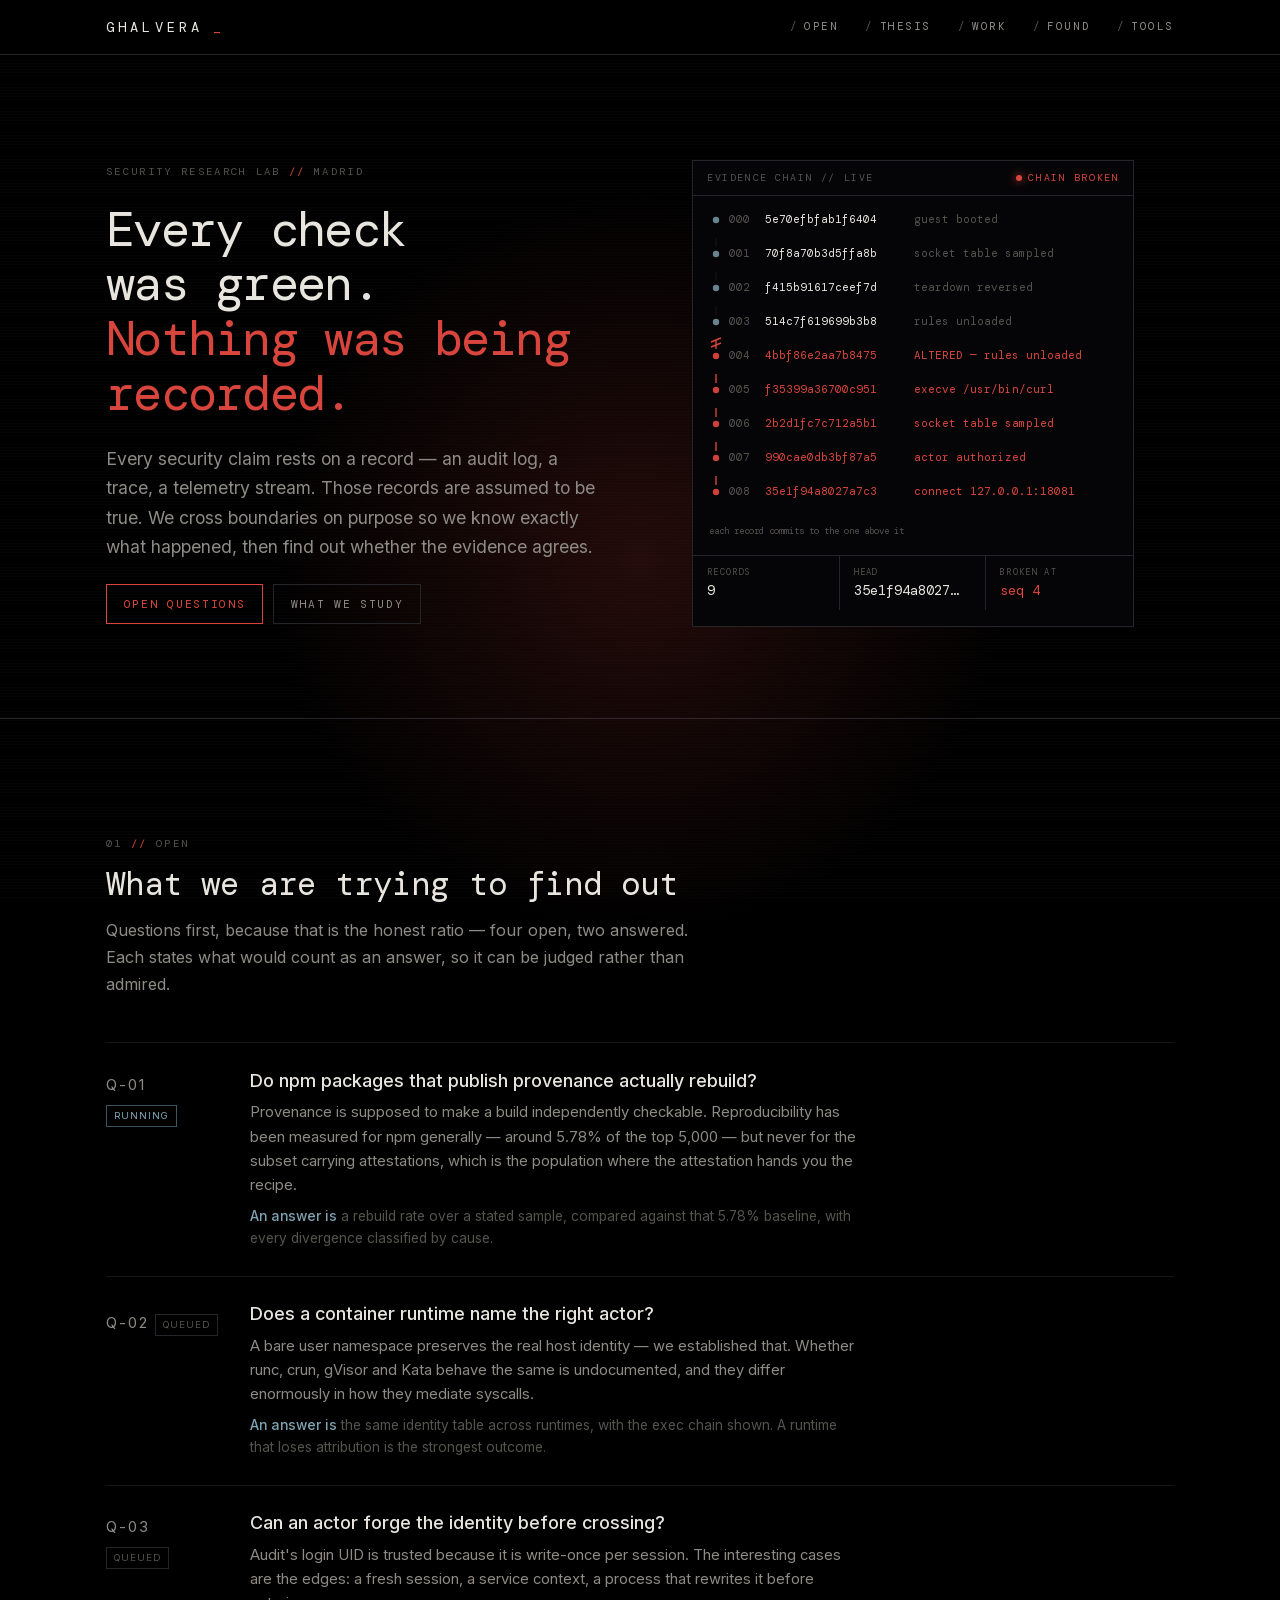
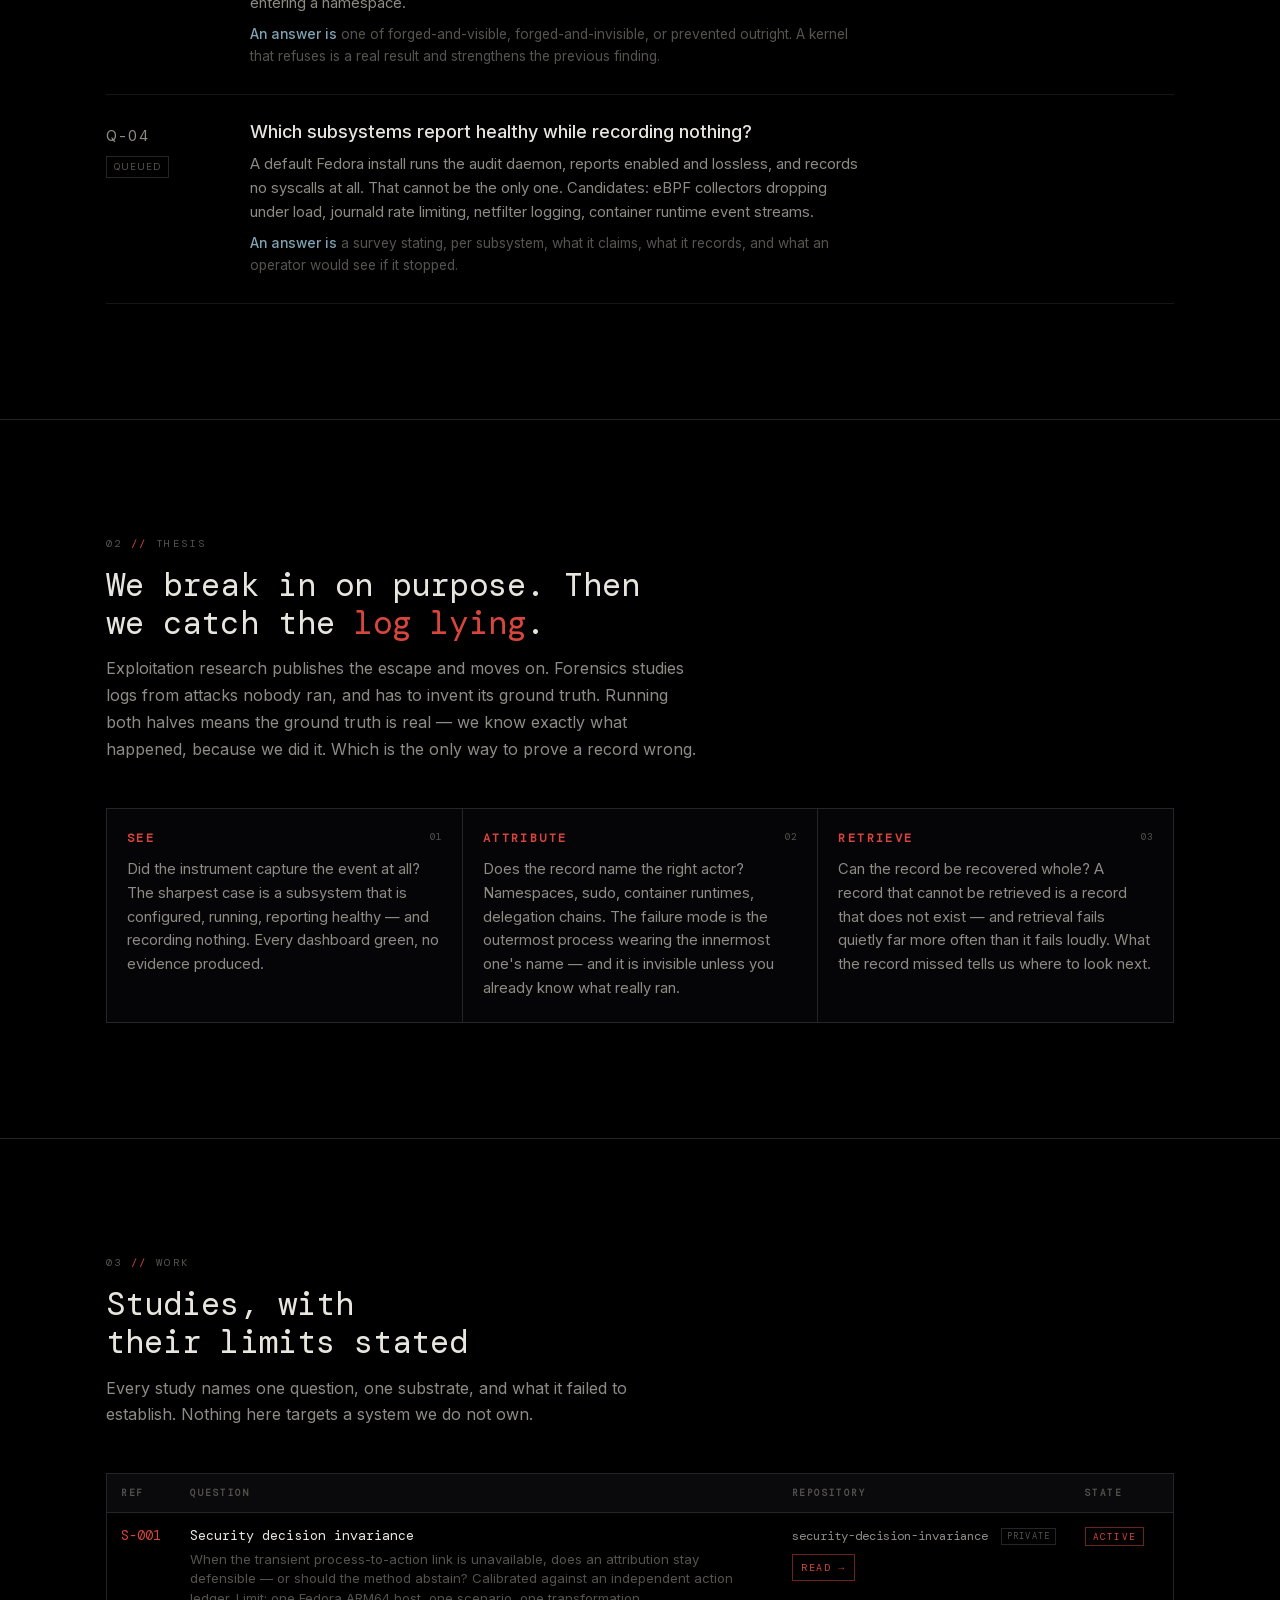
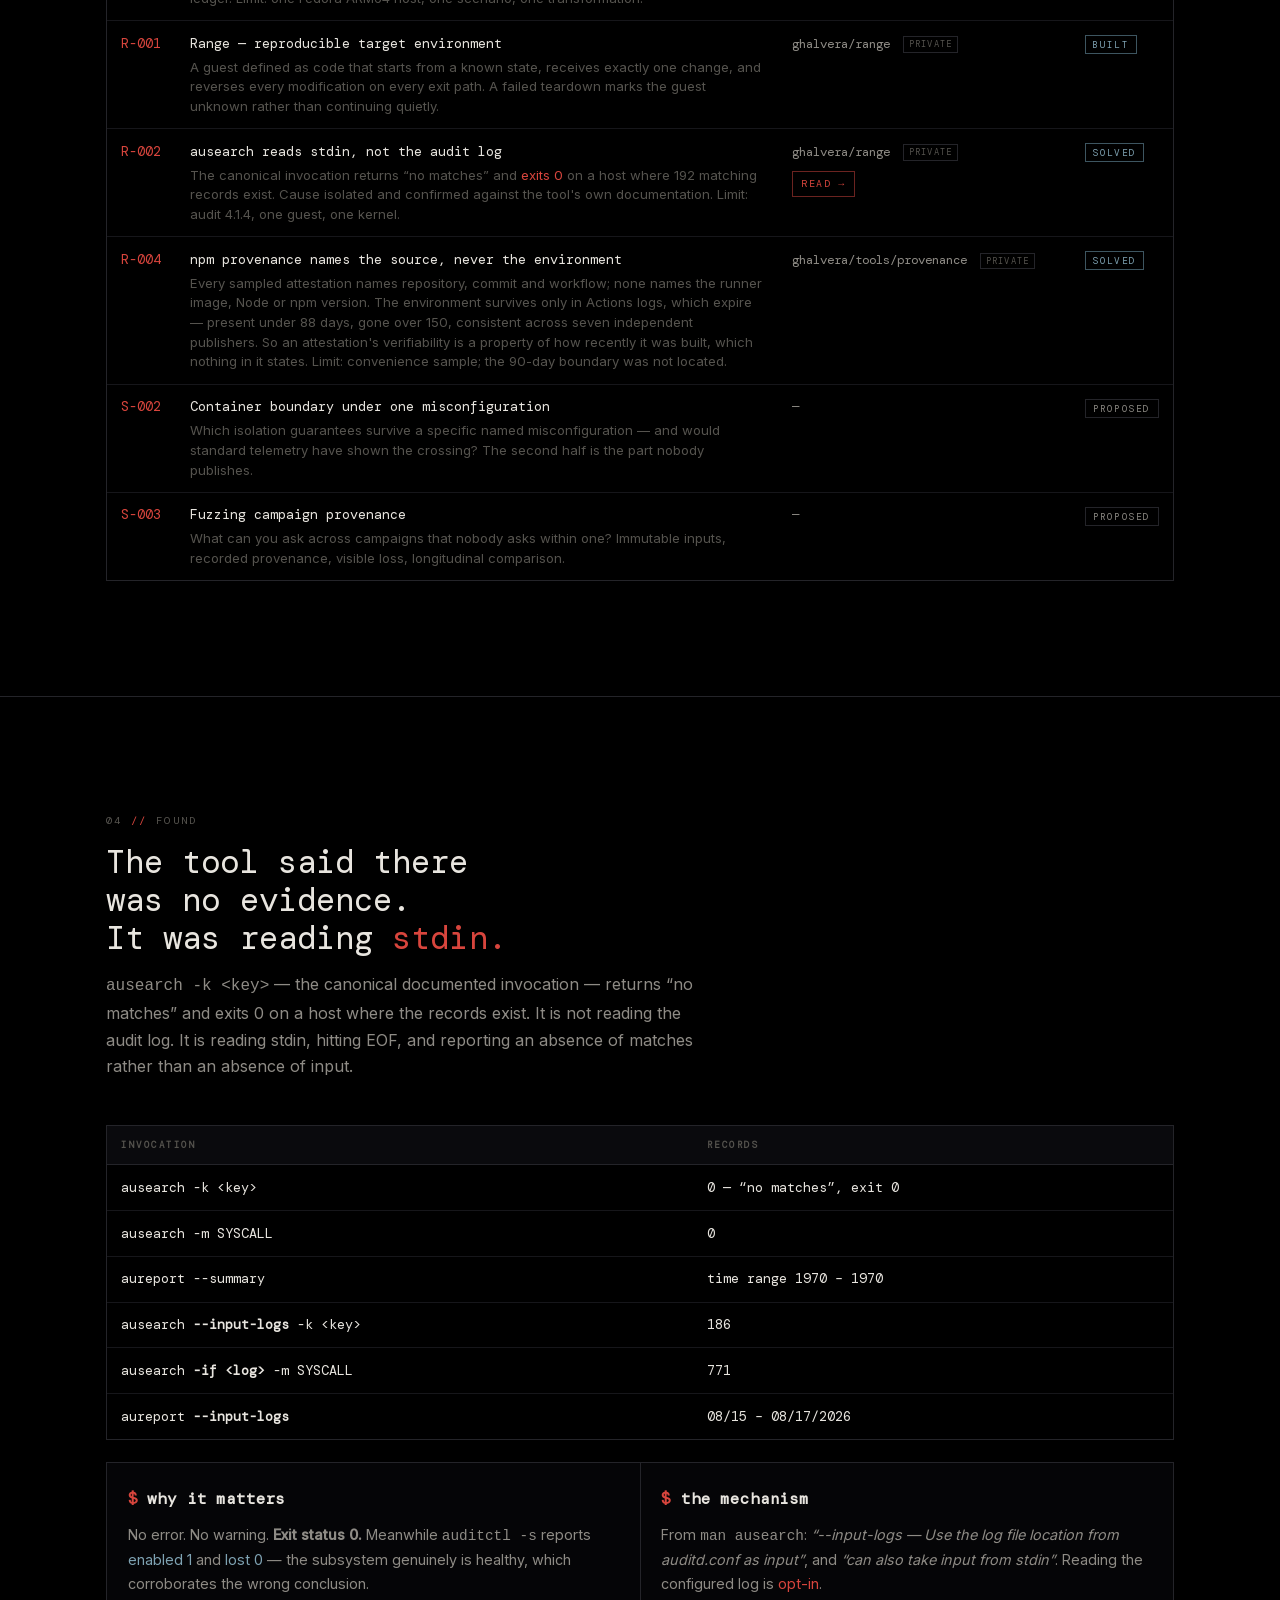
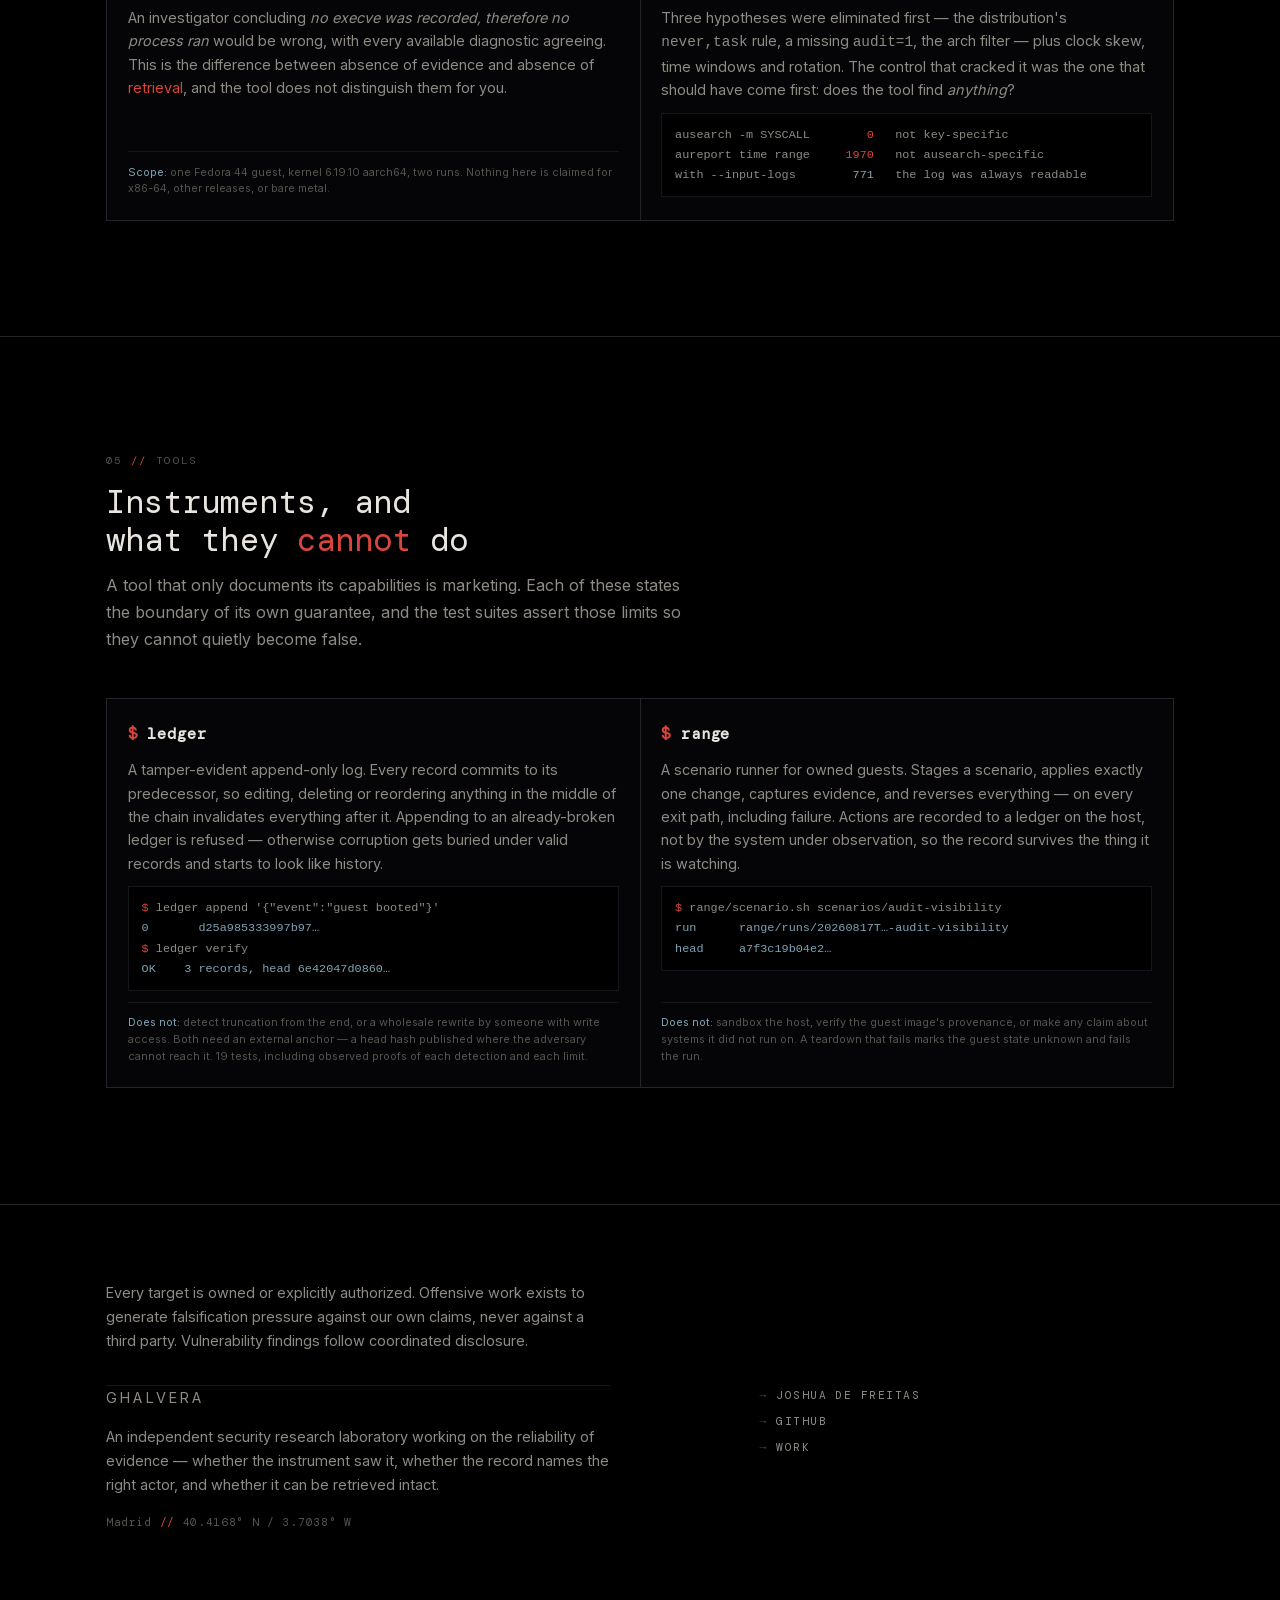
==== index.html @ 558cbe95 "Sync: questions-first register, R-004 added" ====
<!doctype html>
<html lang="en">
<head>
<meta charset="utf-8">
<meta name="viewport" content="width=device-width, initial-scale=1">
<title>Ghalvera — Whether a record can be trusted</title>
<meta name="description" content="A security research lab. Security rests on records nobody tests. We break in on purpose, then find out what the log actually says.">
<meta name="color-scheme" content="dark">
<link rel="icon" href="favicon.svg" type="image/svg+xml">
<link rel="stylesheet" href="styles.css">
<meta property="og:title" content="Ghalvera">
<meta property="og:description" content="Every check was green. Nothing was being recorded.">
<meta property="og:type" content="website">
<meta property="og:url" content="https://ghalvera.github.io/">
<meta name="twitter:card" content="summary">
</head>
<body>

<header class="bar">
  <div class="shell">
    <a class="brand" href="/">ghalvera<span class="glyph">_</span></a>
    <nav aria-label="Primary">
      <a href="#questions">open</a>
      <a href="#thesis">thesis</a>
      <a href="#work">work</a>
      <a href="#finding">found</a>
      <a href="#tools" data-opt>tools</a>
    </nav>
  </div>
</header>

<main>

  <!-- ==================== HERO ==================== -->
  <section class="hero">
    <div class="shell hero-grid">
      <div class="hero-copy">
        <p class="k">Security research lab <b>//</b> Madrid</p>
        <h1>Every check was green.<br><span class="x">Nothing was being recorded.</span></h1>
        <p class="lede">
          Every security claim rests on a record — an audit log, a trace, a
          telemetry stream. Those records are assumed to be true. We cross
          boundaries on purpose so we know exactly what happened, then find
          out whether the evidence agrees.
        </p>
        <div class="cta">
          <a class="btn" href="#questions">Open questions</a>
          <a class="btn q" href="#thesis">What we study</a>
        </div>
      </div>

      <figure class="panel">
        <div class="panel-head">
          <span>evidence chain <span style="color:var(--ink-3)">//</span> live</span>
          <span class="status ok" id="chain-status"><i aria-hidden="true"></i><span id="chain-word">verified</span></span>
        </div>
        <canvas id="chain" width="760" height="520" role="img"
                aria-label="A hash-linked chain of evidence records. Records append over time; periodically one is altered, and every record after it turns red because the chain no longer verifies."></canvas>
        <dl class="panel-foot">
          <div><dt>records</dt><dd id="c-n">0</dd></div>
          <div><dt>head</dt><dd id="c-head">—</dd></div>
          <div><dt>broken at</dt><dd id="c-break" class="bad">none</dd></div>
        </dl>
      </figure>
    </div>
  </section>

  <!-- ==================== OPEN QUESTIONS ==================== -->
  <section class="sec" id="questions">
    <div class="shell">
      <div class="sec-head">
        <p class="k">01 <b>//</b> Open</p>
        <h2>What we are trying to find out</h2>
        <p>
          Questions first, because that is the honest ratio — four open, two
          answered. Each states what would count as an answer, so it can be
          judged rather than admired.
        </p>
      </div>

      <ol class="qlist">
        <li class="qrow">
          <p class="q-id">Q-01 <span class="q-state running">running</span></p>
          <h3>Do npm packages that publish provenance actually rebuild?</h3>
          <p>Provenance is supposed to make a build independently checkable. Reproducibility has been measured for npm generally — around 5.78% of the top 5,000 — but never for the subset carrying attestations, which is the population where the attestation hands you the recipe.</p>
          <p class="q-answer"><b>An answer is</b> a rebuild rate over a stated sample, compared against that 5.78% baseline, with every divergence classified by cause.</p>
        </li>
        <li class="qrow">
          <p class="q-id">Q-02 <span class="q-state queued">queued</span></p>
          <h3>Does a container runtime name the right actor?</h3>
          <p>A bare user namespace preserves the real host identity — we established that. Whether runc, crun, gVisor and Kata behave the same is undocumented, and they differ enormously in how they mediate syscalls.</p>
          <p class="q-answer"><b>An answer is</b> the same identity table across runtimes, with the exec chain shown. A runtime that loses attribution is the strongest outcome.</p>
        </li>
        <li class="qrow">
          <p class="q-id">Q-03 <span class="q-state queued">queued</span></p>
          <h3>Can an actor forge the identity before crossing?</h3>
          <p>Audit's login UID is trusted because it is write-once per session. The interesting cases are the edges: a fresh session, a service context, a process that rewrites it before entering a namespace.</p>
          <p class="q-answer"><b>An answer is</b> one of forged-and-visible, forged-and-invisible, or prevented outright. A kernel that refuses is a real result and strengthens the previous finding.</p>
        </li>
        <li class="qrow">
          <p class="q-id">Q-04 <span class="q-state queued">queued</span></p>
          <h3>Which subsystems report healthy while recording nothing?</h3>
          <p>A default Fedora install runs the audit daemon, reports enabled and lossless, and records no syscalls at all. That cannot be the only one. Candidates: eBPF collectors dropping under load, journald rate limiting, netfilter logging, container runtime event streams.</p>
          <p class="q-answer"><b>An answer is</b> a survey stating, per subsystem, what it claims, what it records, and what an operator would see if it stopped.</p>
        </li>
      </ol>
    </div>
  </section>

  <!-- ==================== THESIS ==================== -->
  <section class="sec" id="thesis">
    <div class="shell">
      <div class="sec-head">
        <p class="k">02 <b>//</b> Thesis</p>
        <h2>We break in on purpose. Then we catch the <span class="x">log lying</span>.</h2>
        <p>
          Exploitation research publishes the escape and moves on. Forensics
          studies logs from attacks nobody ran, and has to invent its ground
          truth. Running both halves means the ground truth is real — we know
          exactly what happened, because we did it. Which is the only way to
          prove a record wrong.
        </p>
      </div>

      <div class="loop">
        <div class="node">
          <span class="n">01</span>
          <h3>See</h3>
          <p>
            Did the instrument capture the event at all? The sharpest case is
            a subsystem that is configured, running, reporting healthy — and
            recording nothing. Every dashboard green, no evidence produced.
          </p>
        </div>
        <div class="node">
          <span class="n">02</span>
          <h3>Attribute</h3>
          <p>
            Does the record name the right actor? Namespaces, sudo, container
            runtimes, delegation chains. The failure mode is the outermost
            process wearing the innermost one's name — and it is invisible
            unless you already know what really ran.
          </p>
        </div>
        <div class="node">
          <span class="n">03</span>
          <h3>Retrieve</h3>
          <p>
            Can the record be recovered whole? A record that cannot be
            retrieved is a record that does not exist — and retrieval fails
            quietly far more often than it fails loudly. What the record
            missed tells us where to look next.
          </p>
        </div>
      </div>
    </div>
  </section>

  <!-- ==================== WORK ==================== -->
  <section class="sec" id="work">
    <div class="shell">
      <div class="sec-head">
        <p class="k">03 <b>//</b> Work</p>
        <h2>Studies, with their limits stated</h2>
        <p>
          Every study names one question, one substrate, and what it failed to
          establish. Nothing here targets a system we do not own.
        </p>
      </div>

      <div class="tbl">
        <table>
          <thead>
            <tr><th>ref</th><th>question</th><th>repository</th><th>state</th></tr>
          </thead>
          <tbody>
            <tr>
              <td class="id">S-001</td>
              <td>
                Security decision invariance
                <span class="sub">When the transient process-to-action link is unavailable, does an attribution stay defensible — or should the method abstain? Calibrated against an independent action ledger. Limit: one Fedora ARM64 host, one scenario, one transformation.</span>
              </td>
              <td class="repocell"><span class="repo-name">security-decision-invariance</span> <span class="priv-tag">private</span><a class="readmore" href="studies/decision-invariance.html">Read →</a></td>
              <td><span class="pill live">active</span></td>
            </tr>
            <tr>
              <td class="id">R-001</td>
              <td>
                Range — reproducible target environment
                <span class="sub">A guest defined as code that starts from a known state, receives exactly one change, and reverses every modification on every exit path. A failed teardown marks the guest unknown rather than continuing quietly.</span>
              </td>
              <td class="repocell"><span class="repo-name">ghalvera/range</span> <span class="priv-tag">private</span></td>
              <td><span class="pill ok">built</span></td>
            </tr>
            <tr>
              <td class="id">R-002</td>
              <td>
                ausearch reads stdin, not the audit log
                <span class="sub">The canonical invocation returns “no matches” and <b style="color:var(--crossed);font-weight:400">exits 0</b> on a host where 192 matching records exist. Cause isolated and confirmed against the tool's own documentation. Limit: audit 4.1.4, one guest, one kernel.</span>
              </td>
              <td class="repocell"><span class="repo-name">ghalvera/range</span> <span class="priv-tag">private</span><a class="readmore" href="studies/audit-retrieval.html">Read →</a></td>
              <td><span class="pill ok">solved</span></td>
            </tr>
            <tr>
              <td class="id">R-004</td>
              <td>
                npm provenance names the source, never the environment
                <span class="sub">Every sampled attestation names repository, commit and workflow; none names the runner image, Node or npm version. The environment survives only in Actions logs, which expire — present under 88 days, gone over 150, consistent across seven independent publishers. So an attestation's verifiability is a property of how recently it was built, which nothing in it states. Limit: convenience sample; the 90-day boundary was not located.</span>
              </td>
              <td class="repocell"><span class="repo-name">ghalvera/tools/provenance</span> <span class="priv-tag">private</span></td>
              <td><span class="pill ok">solved</span></td>
            </tr>
            <tr>
              <td class="id">S-002</td>
              <td>
                Container boundary under one misconfiguration
                <span class="sub">Which isolation guarantees survive a specific named misconfiguration — and would standard telemetry have shown the crossing? The second half is the part nobody publishes.</span>
              </td>
              <td class="repocell"><span class="repo-name">—</span></td>
              <td><span class="pill">proposed</span></td>
            </tr>
            <tr>
              <td class="id">S-003</td>
              <td>
                Fuzzing campaign provenance
                <span class="sub">What can you ask across campaigns that nobody asks within one? Immutable inputs, recorded provenance, visible loss, longitudinal comparison.</span>
              </td>
              <td class="repocell"><span class="repo-name">—</span></td>
              <td><span class="pill">proposed</span></td>
            </tr>
          </tbody>
        </table>
      </div>
    </div>
  </section>

  <!-- ==================== FINDING ==================== -->
  <section class="sec" id="finding">
    <div class="shell">
      <div class="sec-head">
        <p class="k">04 <b>//</b> Found</p>
        <h2>The tool said there was no evidence.<br>It was reading <span class="x">stdin.</span></h2>
        <p>
          <code>ausearch -k &lt;key&gt;</code> — the canonical documented
          invocation — returns “no matches” and exits 0 on a host where the
          records exist. It is not reading the audit log. It is reading stdin,
          hitting EOF, and reporting an absence of matches rather than an
          absence of input.
        </p>
      </div>

      <div class="tbl" style="margin-bottom:1.4rem">
        <table>
          <thead><tr><th>invocation</th><th>records</th></tr></thead>
          <tbody>
            <tr><td>ausearch -k &lt;key&gt;</td><td class="r">0 — “no matches”, exit 0</td></tr>
            <tr><td>ausearch -m SYSCALL</td><td class="r">0</td></tr>
            <tr><td>aureport --summary</td><td class="r">time range 1970 – 1970</td></tr>
            <tr><td>ausearch <b>--input-logs</b> -k &lt;key&gt;</td><td class="g">186</td></tr>
            <tr><td>ausearch <b>-if &lt;log&gt;</b> -m SYSCALL</td><td class="g">771</td></tr>
            <tr><td>aureport <b>--input-logs</b></td><td class="g">08/15 – 08/17/2026</td></tr>
          </tbody>
        </table>
      </div>

      <div class="tools">
        <div class="tool">
          <h3>why it matters</h3>
          <p>
            No error. No warning. <b>Exit status 0.</b> Meanwhile
            <code>auditctl -s</code> reports <em style="color:var(--held);font-style:normal">enabled 1</em>
            and <em style="color:var(--held);font-style:normal">lost 0</em> — the
            subsystem genuinely is healthy, which corroborates the wrong
            conclusion.
          </p>
          <p>
            An investigator concluding <em>no execve was recorded, therefore no
            process ran</em> would be wrong, with every available diagnostic
            agreeing. This is the difference between absence of evidence and
            absence of <em style="color:var(--crossed);font-style:normal">retrieval</em>,
            and the tool does not distinguish them for you.
          </p>
          <p class="limits">
            <b>Scope:</b> one Fedora 44 guest, kernel 6.19.10 aarch64, two runs.
            Nothing here is claimed for x86-64, other releases, or bare metal.
          </p>
        </div>
        <div class="tool">
          <h3>the mechanism</h3>
          <p>
            From <code>man ausearch</code>: <em>“--input-logs — Use the log file
            location from auditd.conf as input”</em>, and <em>“can also take
            input from stdin”</em>. Reading the configured log is
            <b style="color:var(--crossed);font-weight:400">opt-in</b>.
          </p>
          <p>
            Three hypotheses were eliminated first — the distribution's
            <code>never,task</code> rule, a missing <code>audit=1</code>, the
            arch filter — plus clock skew, time windows and rotation. The
            control that cracked it was the one that should have come first:
            does the tool find <em>anything</em>?
          </p>
          <pre>ausearch -m SYSCALL        <span class="p">0</span>   not key-specific
aureport time range     <span class="p">1970</span>   not ausearch-specific
with --input-logs        <span class="o">771</span>   the log was always readable</pre>
        </div>
      </div>
    </div>
  </section>

  <!-- ==================== TOOLS ==================== -->
  <section class="sec" id="tools">
    <div class="shell">
      <div class="sec-head">
        <p class="k">05 <b>//</b> Tools</p>
        <h2>Instruments, and what they <span class="x">cannot</span> do</h2>
        <p>
          A tool that only documents its capabilities is marketing. Each of
          these states the boundary of its own guarantee, and the test suites
          assert those limits so they cannot quietly become false.
        </p>
      </div>

      <div class="tools">
        <div class="tool">
          <h3>ledger</h3>
          <p>
            A tamper-evident append-only log. Every record commits to its
            predecessor, so editing, deleting or reordering anything in the
            middle of the chain invalidates everything after it. Appending to
            an already-broken ledger is refused — otherwise corruption gets
            buried under valid records and starts to look like history.
          </p>
          <pre><span class="p">$</span> ledger append '{"event":"guest booted"}'
<span class="o">0	d25a985333997b97…</span>
<span class="p">$</span> ledger verify
<span class="o">OK    3 records, head 6e42047d0860…</span></pre>
          <p class="limits">
            <b>Does not:</b> detect truncation from the end, or a wholesale
            rewrite by someone with write access. Both need an external anchor
            — a head hash published where the adversary cannot reach it.
            19 tests, including observed proofs of each detection and each
            limit.
          </p>
        </div>

        <div class="tool">
          <h3>range</h3>
          <p>
            A scenario runner for owned guests. Stages a scenario, applies
            exactly one change, captures evidence, and reverses everything —
            on every exit path, including failure. Actions are recorded to a
            ledger on the host, not by the system under observation, so the
            record survives the thing it is watching.
          </p>
          <pre><span class="p">$</span> range/scenario.sh scenarios/audit-visibility
<span class="o">run      range/runs/20260817T…-audit-visibility
head     a7f3c19b04e2…</span></pre>
          <p class="limits">
            <b>Does not:</b> sandbox the host, verify the guest image's
            provenance, or make any claim about systems it did not run on. A
            teardown that fails marks the guest state unknown and fails the
            run.
          </p>
        </div>
      </div>
    </div>
  </section>

</main>

<footer class="foot">
  <div class="shell">
    <p class="conduct">Every target is owned or explicitly authorized. Offensive work exists to generate falsification pressure against our own claims, never against a third party. Vulnerability findings follow coordinated disclosure.</p>
  </div>
  <div class="shell foot-grid">
    <div>
      <p class="k" style="margin-bottom:0.9rem">Ghalvera</p>
      <p>
        An independent security research laboratory working on the reliability
        of evidence — whether the instrument saw it, whether the record names
        the right actor, and whether it can be retrieved intact.
      </p>
      <p class="legal">Madrid <span style="color:var(--crossed)">//</span> 40.4168° N / 3.7038° W</p>
    </div>
    <div class="links">
      <a href="https://joshuadefreitas.github.io">Joshua de Freitas</a>
      <a href="https://github.com/joshuadefreitas">GitHub</a>
      <a href="#work">Work</a>
    </div>
  </div>
</footer>

<script>
(function () {
  "use strict";

  var reduced = window.matchMedia("(prefers-reduced-motion: reduce)");
  var canvas = document.getElementById("chain");
  if (!canvas || !canvas.getContext) return;

  var ctx = canvas.getContext("2d");
  var elN = document.getElementById("c-n");
  var elHead = document.getElementById("c-head");
  var elBreak = document.getElementById("c-break");
  var elStatus = document.getElementById("chain-status");
  var elWord = document.getElementById("chain-word");

  var size, dpr;
  function fit() {
    dpr = Math.min(window.devicePixelRatio || 1, 2);
    var w = canvas.clientWidth || 700, h = canvas.clientHeight || 320;
    canvas.width = Math.round(w * dpr);
    canvas.height = Math.round(h * dpr);
    ctx.setTransform(dpr, 0, 0, dpr, 0, 0);
    size = { w: w, h: h };
  }
  fit();
  window.addEventListener("resize", function () { fit(); draw(); });

  function token(n, f) {
    var v = getComputedStyle(document.documentElement).getPropertyValue(n).trim();
    return v || f;
  }

  /* A deterministic stand-in for a hash. The site is not doing real
     cryptography — it is depicting the ledger's actual behaviour, and the
     digits need to be stable per record rather than random per frame. */
  var seed = 0x9e3779b9;
  function rnd() {
    seed ^= seed << 13; seed ^= seed >>> 17; seed ^= seed << 5;
    return (seed >>> 0) / 4294967296;
  }
  function hex(n) {
    var s = "";
    for (var i = 0; i < n; i++) s += "0123456789abcdef"[Math.floor(rnd() * 16)];
    return s;
  }

  var EVENTS = [
    "guest booted", "audit rules loaded", "actor authorized",
    "connect 127.0.0.1:18081", "execve /usr/bin/curl", "process exit 0",
    "evidence captured", "teardown reversed", "rules unloaded",
    "manifest sealed", "socket table sampled", "run sealed"
  ];

  var MAX = 9;
  var records = [];
  var brokenAt = -1;   // index of the altered record, -1 when intact
  var tick = 0;

  function append() {
    var prev = records.length ? records[records.length - 1].hash : "0000000000000000";
    records.push({
      seq: (records.length ? records[records.length - 1].seq + 1 : 0),
      hash: hex(16),
      prev: prev,
      label: EVENTS[Math.floor(rnd() * EVENTS.length)],
      born: tick
    });
    if (records.length > MAX) {
      records.shift();
      if (brokenAt > -1) brokenAt--;
      if (brokenAt < 0 && brokenAt !== -1) brokenAt = -1;
    }
  }

  function report() {
    elN.textContent = records.length;
    var last = records[records.length - 1];
    elHead.textContent = last ? last.hash.slice(0, 12) + "…" : "—";
    if (brokenAt > -1 && records[brokenAt]) {
      elBreak.textContent = "seq " + records[brokenAt].seq;
      elStatus.className = "status bad";
      elWord.textContent = "chain broken";
    } else {
      elBreak.textContent = "none";
      elStatus.className = "status ok";
      elWord.textContent = "verified";
    }
  }

  function draw() {
    var w = size.w, h = size.h;
    var held = token("--held", "#7fa3b3");
    var crossed = token("--crossed", "#d8453d");
    var ink = token("--ink", "#e8e5df");
    var ink3 = token("--ink-3", "#55534e");
    var line = token("--line", "#16161a");

    ctx.clearRect(0, 0, w, h);

    var padX = 16, padY = 14;
    var n = records.length;
    if (!n) return;
    var rowH = Math.min(34, (h - padY * 2) / MAX);
    var boxH = rowH - 6;

    ctx.font = "11px 'DM Mono', ui-monospace, Menlo, monospace";
    ctx.textBaseline = "middle";

    for (var i = 0; i < n; i++) {
      var rec = records[i];
      var y = padY + i * rowH;
      var invalid = brokenAt > -1 && i >= brokenAt;
      var col = invalid ? crossed : held;

      // link from the previous record — the thing that actually breaks
      if (i > 0) {
        ctx.strokeStyle = invalid ? crossed : line;
        ctx.lineWidth = invalid ? 1.4 : 1;
        ctx.beginPath();
        ctx.moveTo(padX + 7, y - 6);
        ctx.lineTo(padX + 7, y + 3);
        ctx.stroke();
        if (invalid && i === brokenAt) {
          // the snap
          ctx.strokeStyle = crossed;
          ctx.lineWidth = 1.4;
          ctx.beginPath();
          ctx.moveTo(padX + 2, y - 4); ctx.lineTo(padX + 12, y - 8);
          ctx.moveTo(padX + 2, y + 1); ctx.lineTo(padX + 12, y - 3);
          ctx.stroke();
        }
      }

      // node
      ctx.fillStyle = col;
      ctx.globalAlpha = invalid ? 0.95 : 0.8;
      ctx.beginPath();
      ctx.arc(padX + 7, y + boxH / 2 - 4, 3.2, 0, Math.PI * 2);
      ctx.fill();
      ctx.globalAlpha = 1;

      // seq
      ctx.fillStyle = ink3;
      ctx.fillText(String(rec.seq).padStart(3, "0"), padX + 20, y + boxH / 2 - 4);

      // hash
      ctx.fillStyle = invalid ? crossed : ink;
      ctx.fillText(rec.hash, padX + 56, y + boxH / 2 - 4);

      // label
      ctx.fillStyle = invalid ? crossed : ink3;
      var label = (invalid && i === brokenAt) ? "ALTERED — " + rec.label : rec.label;
      ctx.fillText(label, padX + 205, y + boxH / 2 - 4);
    }

    // legend
    ctx.fillStyle = ink3;
    ctx.font = "9px 'DM Mono', ui-monospace, Menlo, monospace";
    ctx.fillText("each record commits to the one above it", padX, h - 8);
  }

  var acc = 0, last = 0, running = false;

  function step(dt) {
    acc += dt;
    if (acc < 620) return;
    acc = 0;
    tick++;

    if (brokenAt > -1) {
      // hold the broken state long enough to read, then repair
      if (tick % 7 === 0) { brokenAt = -1; records = []; append(); append(); }
    } else {
      append();
      // once the chain is full, occasionally alter a record in the middle
      if (records.length >= MAX && rnd() < 0.28) {
        brokenAt = 2 + Math.floor(rnd() * (MAX - 4));
      }
    }
    report();
  }

  function frame(t) {
    if (!last) last = t;
    var dt = Math.min(t - last, 100); last = t;
    step(dt);
    draw();
    if (running) requestAnimationFrame(frame);
  }

  function start() { if (running || reduced.matches || document.hidden) return; running = true; last = 0; requestAnimationFrame(frame); }
  function stop() { running = false; }

  // warm start — never an empty panel
  for (var i = 0; i < MAX; i++) { append(); tick++; }
  brokenAt = 4;
  report();
  draw();

  if (!reduced.matches && "IntersectionObserver" in window) {
    new IntersectionObserver(function (e) { e[0].isIntersecting ? start() : stop(); }).observe(canvas);
  } else if (!reduced.matches) { start(); }

  document.addEventListener("visibilitychange", function () { document.hidden ? stop() : start(); });
})();
</script>

</body>
</html>
---- styles.css ----
/* ============================================================================
   GHALVERA — visual system

   True black, bone type, monospace throughout. Two semantic colours and no
   others:

     HELD    cold steel   — a boundary that survived, evidence that verified
     CROSSED signal red   — a boundary that failed, a chain that broke

   Nothing on this site is coloured for decoration. If something is red, it
   means something did not hold.

   Committed to a single dark world. This is an instrument panel, not a
   document, and it does not have a light mode.
   ========================================================================= */

@font-face {
  font-family: "DM Mono";
  font-style: normal;
  font-weight: 400;
  font-display: optional;
  src: url("assets/fonts/dm-mono-latin.woff2") format("woff2");
}

@font-face {
  font-family: "Inter";
  font-style: normal;
  font-weight: 400 500;
  font-display: optional;
  src: url("assets/fonts/inter-latin.woff2") format("woff2");
}

:root {
  color-scheme: dark;

  --void: #000000;
  --ground: #050507;
  --raised: #0a0a0d;
  --raised-2: #101014;

  --ink: #e8e5df;
  --ink-2: #8e8b85;
  --ink-3: #55534e;

  --line: #16161a;
  --line-2: #242429;

  --held: #7fa3b3;
  --held-dim: #3d5560;
  --crossed: #d8453d;
  --crossed-dim: #6b2320;
  --crossed-glow: rgba(216, 69, 61, 0.16);

  --mono: "DM Mono", ui-monospace, SFMono-Regular, Menlo, Consolas, monospace;
  --sans: "Inter", -apple-system, BlinkMacSystemFont, "Segoe UI", Helvetica, Arial, sans-serif;

  --shell: 1180px;
  --gutter: clamp(18px, 4.5vw, 56px);
  --section-y: clamp(70px, 9vw, 132px);
  --ease: cubic-bezier(0.16, 1, 0.3, 1);
}

* { box-sizing: border-box; }

html { -webkit-text-size-adjust: 100%; scroll-behavior: smooth; }
@media (prefers-reduced-motion: reduce) { html { scroll-behavior: auto; } }

body {
  margin: 0;
  background: var(--void);
  color: var(--ink);
  font-family: var(--mono);
  font-size: 15.5px;
  line-height: 1.62;
  -webkit-font-smoothing: antialiased;
  overflow-x: hidden;
}

/* a faint horizontal rule texture — the panel, not a screen effect */
body::before {
  content: "";
  position: fixed;
  inset: 0;
  pointer-events: none;
  z-index: 1;
  background: repeating-linear-gradient(
    to bottom,
    rgba(255, 255, 255, 0.014) 0 1px,
    transparent 1px 3px
  );
}

::selection { background: var(--crossed); color: var(--void); }
a { color: inherit; }
:focus-visible { outline: 1px solid var(--crossed); outline-offset: 3px; }

.shell { max-width: var(--shell); margin: 0 auto; padding-inline: var(--gutter); position: relative; z-index: 2; }

.k {
  font-size: 0.66rem;
  letter-spacing: 0.22em;
  text-transform: uppercase;
  color: var(--ink-3);
  margin: 0;
}
.k b { color: var(--crossed); font-weight: 400; }

/* ==========================================================================
   masthead
   ========================================================================= */
.bar {
  position: sticky;
  top: 0;
  z-index: 30;
  background: color-mix(in srgb, var(--void) 90%, transparent);
  backdrop-filter: blur(8px);
  border-bottom: 1px solid var(--line-2);
}

.bar .shell {
  display: flex;
  align-items: center;
  justify-content: space-between;
  gap: 1.2rem;
  height: 54px;
}

.brand {
  display: inline-flex;
  align-items: center;
  gap: 0.6rem;
  text-decoration: none;
  font-size: 0.86rem;
  letter-spacing: 0.3em;
  text-transform: uppercase;
  color: var(--ink);
  white-space: nowrap;
}

.brand .glyph {
  color: var(--crossed);
  animation: blink 1.4s steps(2, start) infinite;
}

@keyframes blink { 0%, 49% { opacity: 1; } 50%, 100% { opacity: 0.15; } }
@media (prefers-reduced-motion: reduce) { .brand .glyph { animation: none; } }

.bar nav { display: flex; align-items: center; gap: clamp(0.75rem, 2.2vw, 1.7rem); }

.bar nav a {
  font-size: 0.68rem;
  letter-spacing: 0.14em;
  text-transform: uppercase;
  color: var(--ink-2);
  text-decoration: none;
  transition: color 0.2s var(--ease);
}
.bar nav a::before { content: "/"; color: var(--ink-3); margin-right: 0.35rem; }
.bar nav a:hover { color: var(--crossed); }

@media (max-width: 700px) { .bar nav a[data-opt] { display: none; } }

/* ==========================================================================
   hero
   ========================================================================= */
.hero { padding-block: clamp(48px, 7vw, 92px) clamp(40px, 6vw, 76px); border-bottom: 1px solid var(--line-2); position: relative; }

.hero::after {
  content: "";
  position: absolute;
  top: 10%;
  left: 50%;
  width: min(880px, 120%);
  aspect-ratio: 1;
  transform: translateX(-50%);
  background: radial-gradient(circle, var(--crossed-glow) 0%, transparent 60%);
  pointer-events: none;
  z-index: 0;
}

.hero-grid { display: grid; gap: clamp(2rem, 4.5vw, 3.4rem); grid-template-columns: minmax(0, 1fr); align-items: center; }
@media (min-width: 1000px) { .hero-grid { grid-template-columns: minmax(0, 1fr) minmax(0, 1.06fr); } }

.hero-copy { display: flex; flex-direction: column; gap: 1.4rem; }

h1 {
  font-family: var(--mono);
  font-weight: 400;
  font-size: clamp(1.85rem, 4.4vw, 3.05rem);
  line-height: 1.12;
  letter-spacing: -0.035em;
  margin: 0;
  text-wrap: balance;
}
h1 .x { color: var(--crossed); }

.lede { font-family: var(--sans); font-size: clamp(0.98rem, 1.7vw, 1.1rem); line-height: 1.68; color: var(--ink-2); margin: 0; max-width: 46ch; }

.cta { display: flex; flex-wrap: wrap; gap: 0.6rem; align-items: stretch; }

.btn {
  /* inline-flex + nowrap: as bare flex items these stretched to the tallest
     sibling and the longer label wrapped, so the pair rendered at different
     heights with the text off-centre. 2026-08-18. */
  display: inline-flex;
  align-items: center;
  justify-content: center;
  white-space: nowrap;
  font-size: 0.7rem;
  letter-spacing: 0.15em;
  text-transform: uppercase;
  text-decoration: none;
  padding: 0.6rem 1.05rem;
  border: 1px solid var(--crossed);
  color: var(--crossed);
  transition: background 0.2s var(--ease), color 0.2s var(--ease);
}
.btn:hover { background: var(--crossed); color: var(--void); }
.btn.q { border-color: var(--line-2); color: var(--ink-2); }
.btn.q:hover { background: transparent; border-color: var(--ink-2); color: var(--ink); }

/* -- the chain instrument -------------------------------------------------- */
.panel { border: 1px solid var(--line-2); background: var(--ground); }

.panel-head {
  display: flex;
  align-items: center;
  justify-content: space-between;
  gap: 1rem;
  padding: 0.55rem 0.85rem;
  border-bottom: 1px solid var(--line-2);
  font-size: 0.62rem;
  letter-spacing: 0.16em;
  text-transform: uppercase;
  color: var(--ink-3);
}

.status { display: inline-flex; align-items: center; gap: 0.4rem; }
.status i { width: 6px; height: 6px; border-radius: 50%; background: var(--held); }
.status.bad { color: var(--crossed); }
.status.bad i { background: var(--crossed); box-shadow: 0 0 8px var(--crossed); }
.status.ok { color: var(--held); }

#chain { display: block; width: 100%; height: clamp(260px, 34vw, 344px); }

.panel-foot { display: grid; grid-template-columns: repeat(3, minmax(0, 1fr)); border-top: 1px solid var(--line-2); }
.panel-foot > div { padding: 0.55rem 0.85rem; border-right: 1px solid var(--line-2); }
.panel-foot > div:last-child { border-right: 0; }
.panel-foot dt { font-size: 0.55rem; letter-spacing: 0.15em; text-transform: uppercase; color: var(--ink-3); margin: 0; }
.panel-foot dd { margin: 0; font-size: 0.86rem; font-variant-numeric: tabular-nums; color: var(--ink); }
.panel-foot dd.bad { color: var(--crossed); }

/* ==========================================================================
   sections
   ========================================================================= */
.sec { padding-block: var(--section-y); border-bottom: 1px solid var(--line-2); }

.sec-head { display: flex; flex-direction: column; gap: 0.85rem; margin-bottom: clamp(1.8rem, 3.6vw, 2.8rem); max-width: 66ch; }
.sec-head h2 { font-family: var(--mono); font-weight: 400; font-size: clamp(1.4rem, 3vw, 2.05rem); line-height: 1.16; letter-spacing: -0.028em; margin: 0; text-wrap: balance; }
.sec-head h2 .x { color: var(--crossed); }
.sec-head > p:not(.k) { margin: 0; font-family: var(--sans); color: var(--ink-2); font-size: 1rem; max-width: 60ch; line-height: 1.68; }

/* -- the loop -------------------------------------------------------------- */
.loop { display: grid; grid-template-columns: repeat(auto-fit, minmax(min(100%, 15rem), 1fr)); gap: 1px; background: var(--line-2); border: 1px solid var(--line-2); }
.node { background: var(--ground); padding: 1.3rem 1.25rem; display: flex; flex-direction: column; gap: 0.55rem; position: relative; }
.node h3 { margin: 0; font-size: 0.76rem; letter-spacing: 0.2em; text-transform: uppercase; color: var(--crossed); }
.node p { margin: 0; font-family: var(--sans); color: var(--ink-2); font-size: 0.92rem; line-height: 1.62; }
.node .n { position: absolute; top: 1.3rem; right: 1.25rem; font-size: 0.62rem; color: var(--ink-3); }

/* -- work table ------------------------------------------------------------ */
.tbl { border: 1px solid var(--line-2); overflow-x: auto; }
table { border-collapse: collapse; width: 100%; min-width: 42rem; font-size: 0.84rem; }
th, td { text-align: left; padding: 0.72rem 0.9rem; border-bottom: 1px solid var(--line); vertical-align: top; }
thead th { font-size: 0.58rem; letter-spacing: 0.16em; text-transform: uppercase; color: var(--ink-3); background: var(--raised); white-space: nowrap; border-bottom: 1px solid var(--line-2); }
tbody tr:last-child td { border-bottom: 0; }
tbody tr { transition: background 0.2s var(--ease); }
tbody tr:hover { background: var(--raised); }
td.id { color: var(--crossed); white-space: nowrap; }
td .sub { display: block; color: var(--ink-3); font-family: var(--sans); font-size: 0.82rem; margin-top: 0.2rem; line-height: 1.5; }

.pill { font-size: 0.58rem; letter-spacing: 0.13em; text-transform: uppercase; padding: 0.16rem 0.45rem; border: 1px solid var(--line-2); color: var(--ink-2); white-space: nowrap; }
.pill.live { color: var(--crossed); border-color: var(--crossed-dim); }
.pill.ok { color: var(--held); border-color: var(--held-dim); }

/* -- tools ---------------------------------------------------------------- */
.tools { display: grid; grid-template-columns: repeat(auto-fit, minmax(min(100%, 19rem), 1fr)); gap: 1px; background: var(--line-2); border: 1px solid var(--line-2); }
.tool { background: var(--ground); padding: 1.4rem 1.3rem; display: flex; flex-direction: column; gap: 0.7rem; min-width: 0; }

/* A grid child defaults to min-width:auto, which lets a wide <pre> push the
   whole page sideways instead of scrolling inside its own box. */
.tool > * { min-width: 0; }
.tool h3 { margin: 0; font-size: 1rem; letter-spacing: -0.01em; color: var(--ink); }
.tool h3::before { content: "$ "; color: var(--crossed); }
.tool p { margin: 0; font-family: var(--sans); color: var(--ink-2); font-size: 0.9rem; line-height: 1.62; }
.tool .limits { border-top: 1px solid var(--line); padding-top: 0.7rem; margin-top: auto; font-size: 0.68rem; color: var(--ink-3); line-height: 1.55; }
.tool .limits b { color: var(--held); font-weight: 400; }

pre {
  margin: 0;
  background: var(--void);
  border: 1px solid var(--line);
  padding: 0.7rem 0.8rem;
  overflow-x: auto;
  font-size: 0.74rem;
  line-height: 1.7;
  color: var(--ink-2);
}
pre .p { color: var(--crossed); }
pre .o { color: var(--held); }


/* ==========================================================================
   foot
   ========================================================================= */
.foot { padding-block: clamp(48px, 6vw, 76px) clamp(36px, 5vw, 56px); }
.foot-grid { display: grid; gap: 2rem; grid-template-columns: minmax(0, 1fr); }
@media (min-width: 780px) { .foot-grid { grid-template-columns: minmax(0, 1.5fr) minmax(0, 1fr); } }
.foot p { margin: 0; font-family: var(--sans); color: var(--ink-2); font-size: 0.9rem; max-width: 56ch; line-height: 1.68; }
.foot .legal { font-family: var(--mono); color: var(--ink-3); font-size: 0.7rem; margin-top: 1rem; letter-spacing: 0.06em; }
.links { display: flex; flex-direction: column; gap: 0.5rem; }
.links a { font-size: 0.7rem; letter-spacing: 0.13em; text-transform: uppercase; color: var(--ink-2); text-decoration: none; width: fit-content; transition: color 0.2s var(--ease); }
.links a::before { content: "→ "; color: var(--ink-3); }
.links a:hover { color: var(--crossed); }

/* -- repository column ----------------------------------------------------
   Repositories are private, so a link would 404 for a visitor. The name is
   shown with an explicit private tag rather than a dead link — saying what
   exists and that you cannot see it is more honest than hiding it. */
.repocell { white-space: nowrap; }
.repo-name { font-size: 0.78rem; color: var(--ink-2); }
.priv-tag {
  font-size: 0.55rem;
  letter-spacing: 0.12em;
  text-transform: uppercase;
  color: var(--ink-3);
  border: 1px solid var(--line-2);
  padding: 0.08rem 0.32rem;
  margin-left: 0.35rem;
}
.readmore {
  display: block;
  margin-top: 0.5rem;
  font-size: 0.62rem;
  letter-spacing: 0.14em;
  text-transform: uppercase;
  color: var(--crossed);
  text-decoration: none;
  border: 1px solid var(--crossed-dim);
  padding: 0.26rem 0.55rem;
  width: fit-content;
  transition: background 0.2s var(--ease), color 0.2s var(--ease);
}
.readmore:hover { background: var(--crossed); color: var(--void); }

/* Standing conduct statement. Replaced the numbered "Rules" manifesto on
   2026-08-18 — the obligations are real and must be stated, but a five-point
   manifesto reads as posture rather than practice. */
.conduct {
  margin: 0 0 2.4rem;
  padding-bottom: 2rem;
  border-bottom: 1px solid var(--line);
  max-width: 62ch;
  font-size: 0.78rem;
  line-height: 1.75;
  color: var(--ink-3);
}

/* -- open questions --------------------------------------------------------
   Questions lead the page (2026-08-18). Rendered as a numbered register
   rather than cards: this laboratory's subject is records, and a register is
   what a record looks like. */
.qlist { list-style: none; margin: 0; padding: 0; display: grid; gap: 0; }
.qrow {
  padding: 1.6rem 0;
  border-top: 1px solid var(--line);
  display: grid;
  gap: 0.45rem;
}
.qrow:last-child { border-bottom: 1px solid var(--line); }
.q-id {
  margin: 0;
  font-size: 0.66rem;
  letter-spacing: 0.13em;
  text-transform: uppercase;
  color: var(--ink-3);
  display: flex;
  align-items: center;
  gap: 0.7rem;
}
.q-state {
  font-size: 0.6rem;
  letter-spacing: 0.1em;
  padding: 0.12rem 0.45rem;
  border: 1px solid var(--line-2);
  color: var(--ink-3);
}
.q-state.running { color: var(--held); border-color: var(--held-dim); }
.qrow h3 {
  margin: 0;
  font-family: var(--sans);
  font-size: 1.12rem;
  font-weight: 500;
  line-height: 1.35;
  color: var(--ink);
  max-width: 60ch;
}
.qrow p { margin: 0; font-family: var(--sans); font-size: 0.92rem; line-height: 1.65; color: var(--ink-2); max-width: 68ch; }
.q-answer { color: var(--ink-3) !important; font-size: 0.86rem !important; }
.q-answer b { color: var(--held); font-weight: 500; }

@media (min-width: 860px) {
  .qrow { grid-template-columns: 7rem minmax(0, 1fr); column-gap: 2rem; }
  .q-id { grid-row: span 3; display: block; padding-top: 0.25rem; }
  .q-state { display: inline-block; margin-top: 0.5rem; }
}
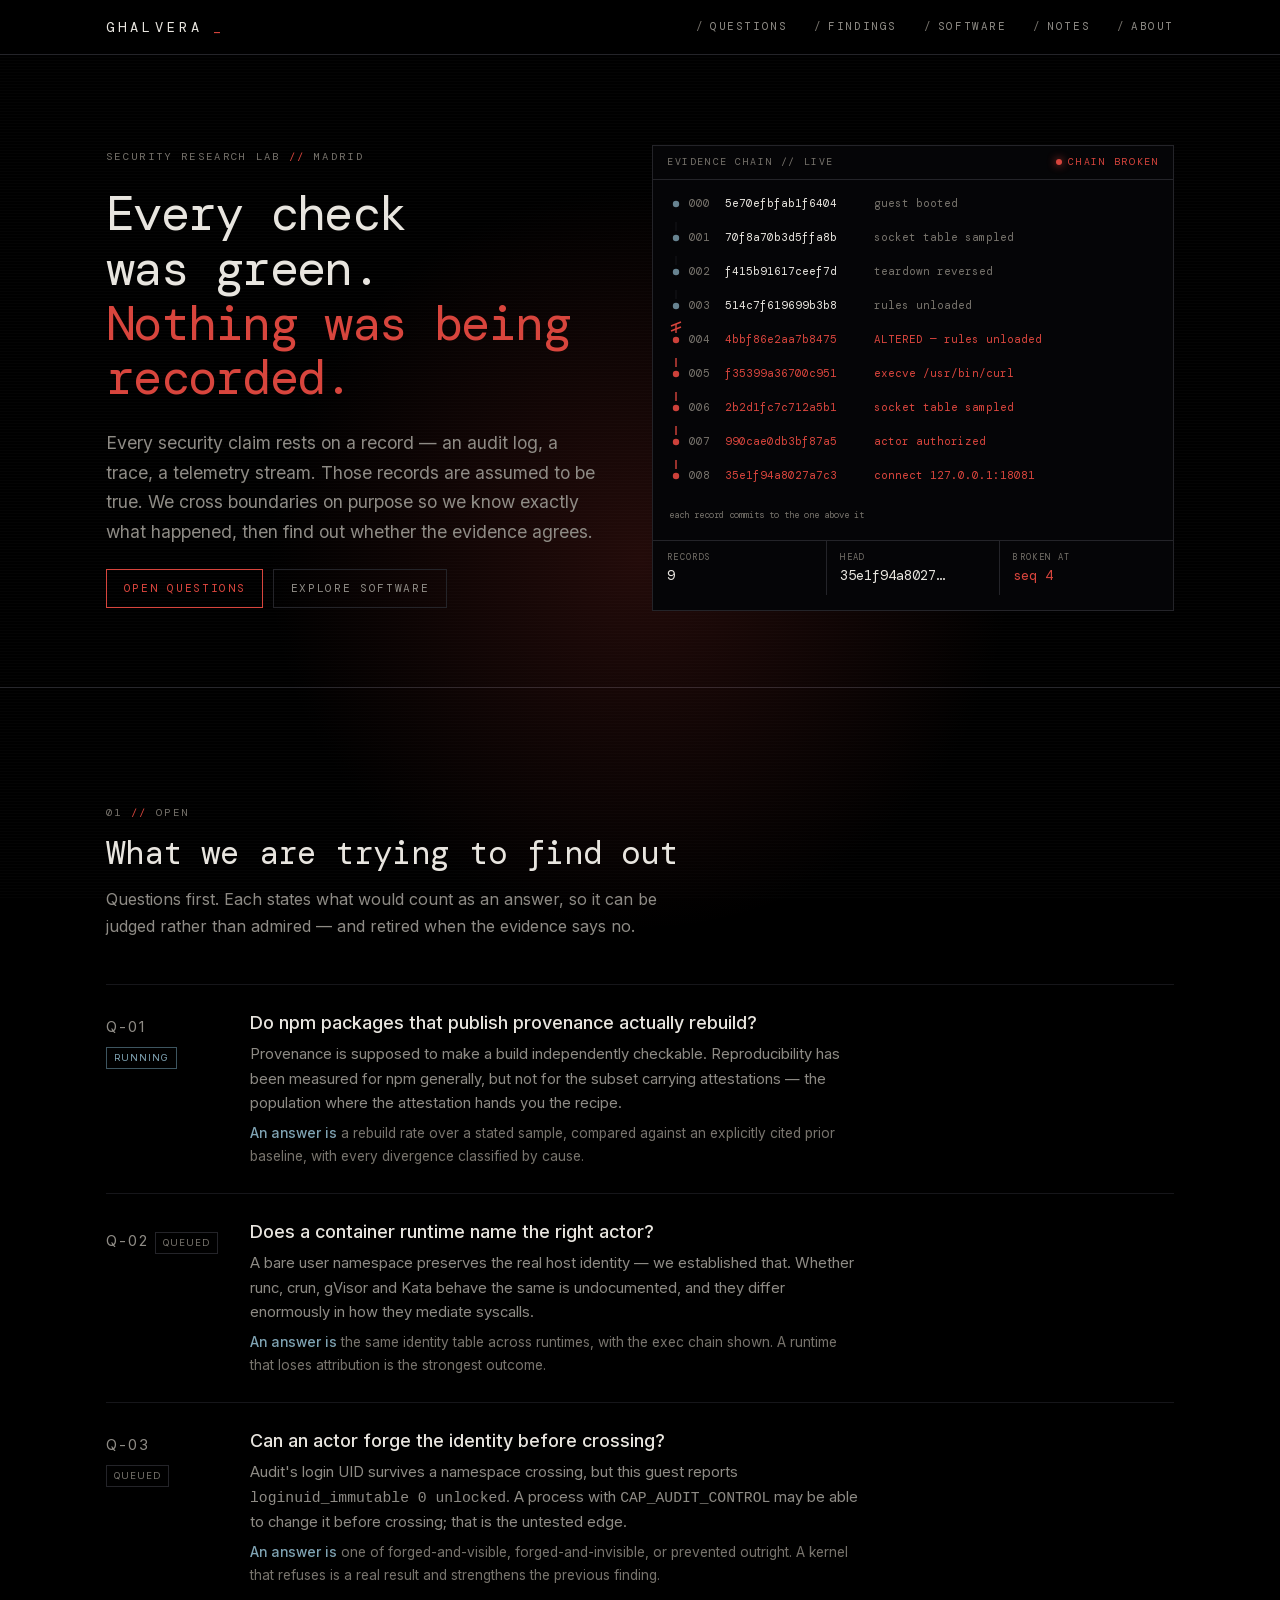
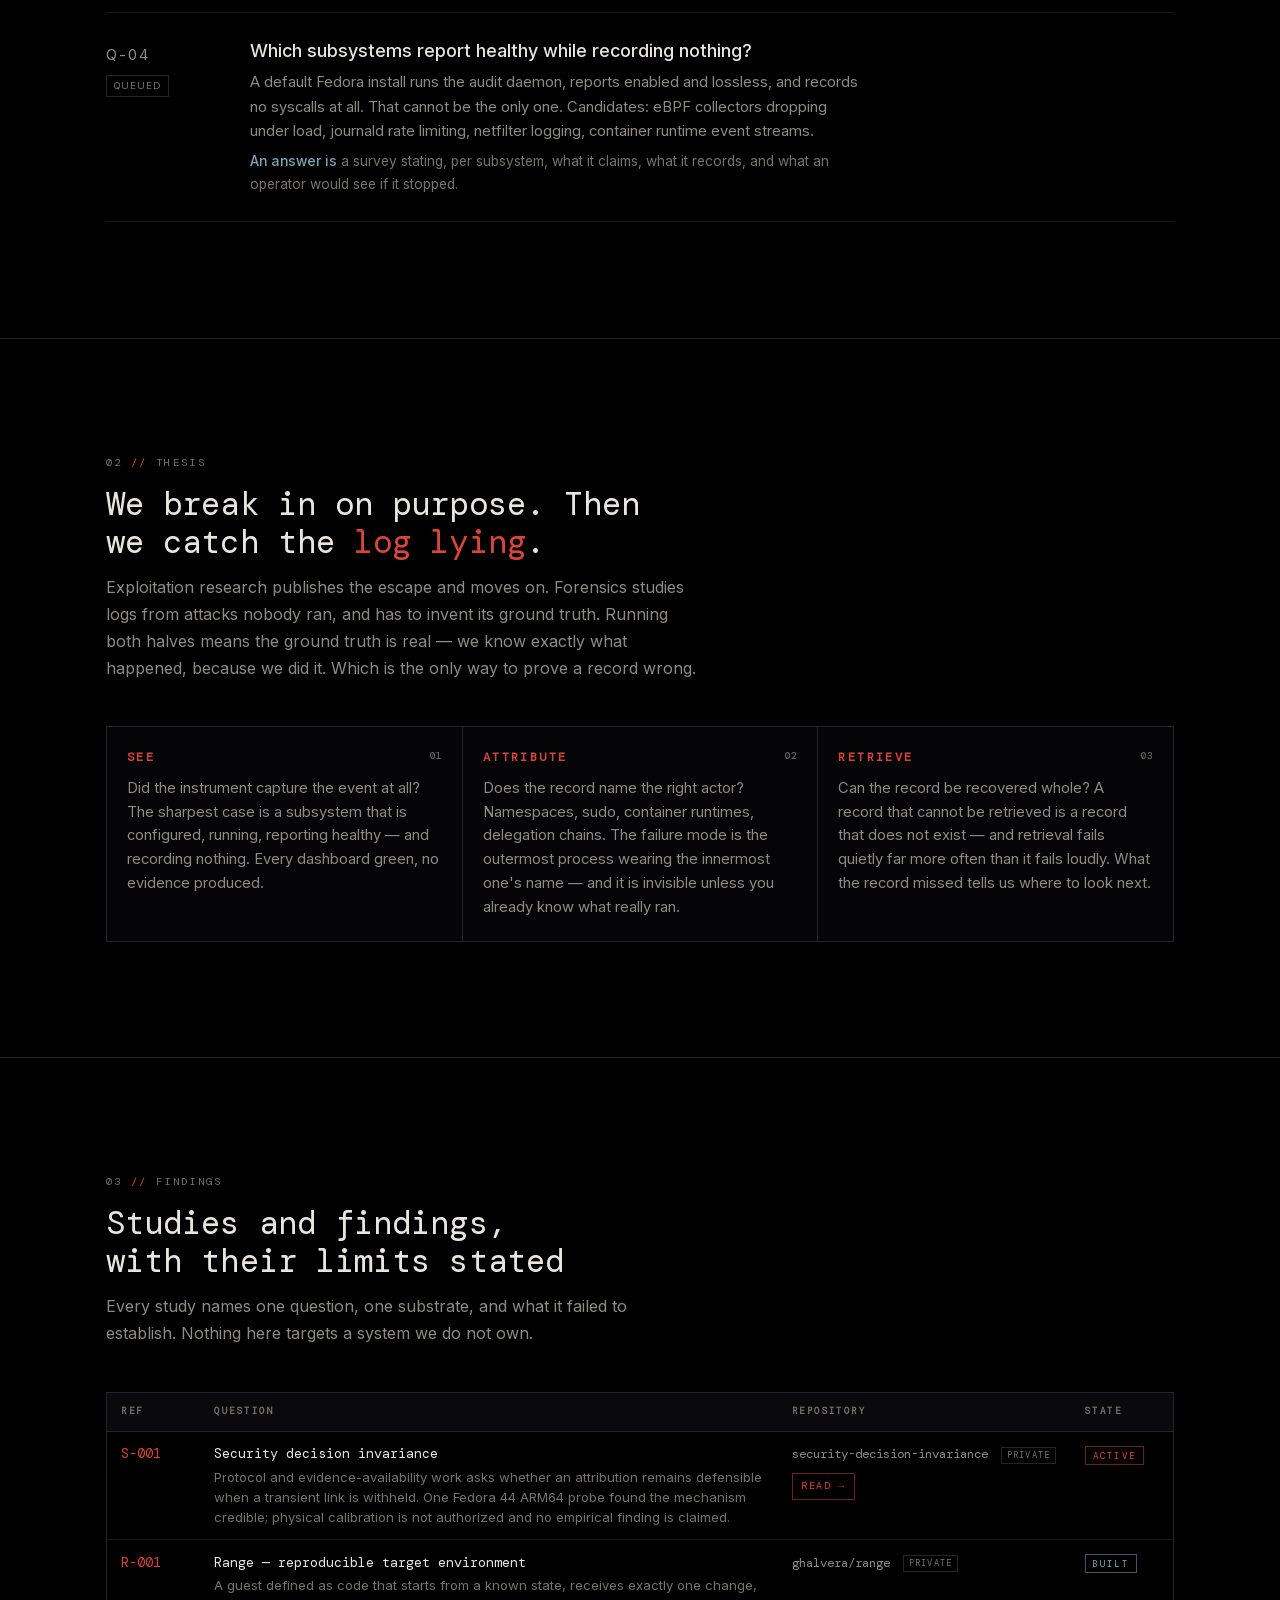
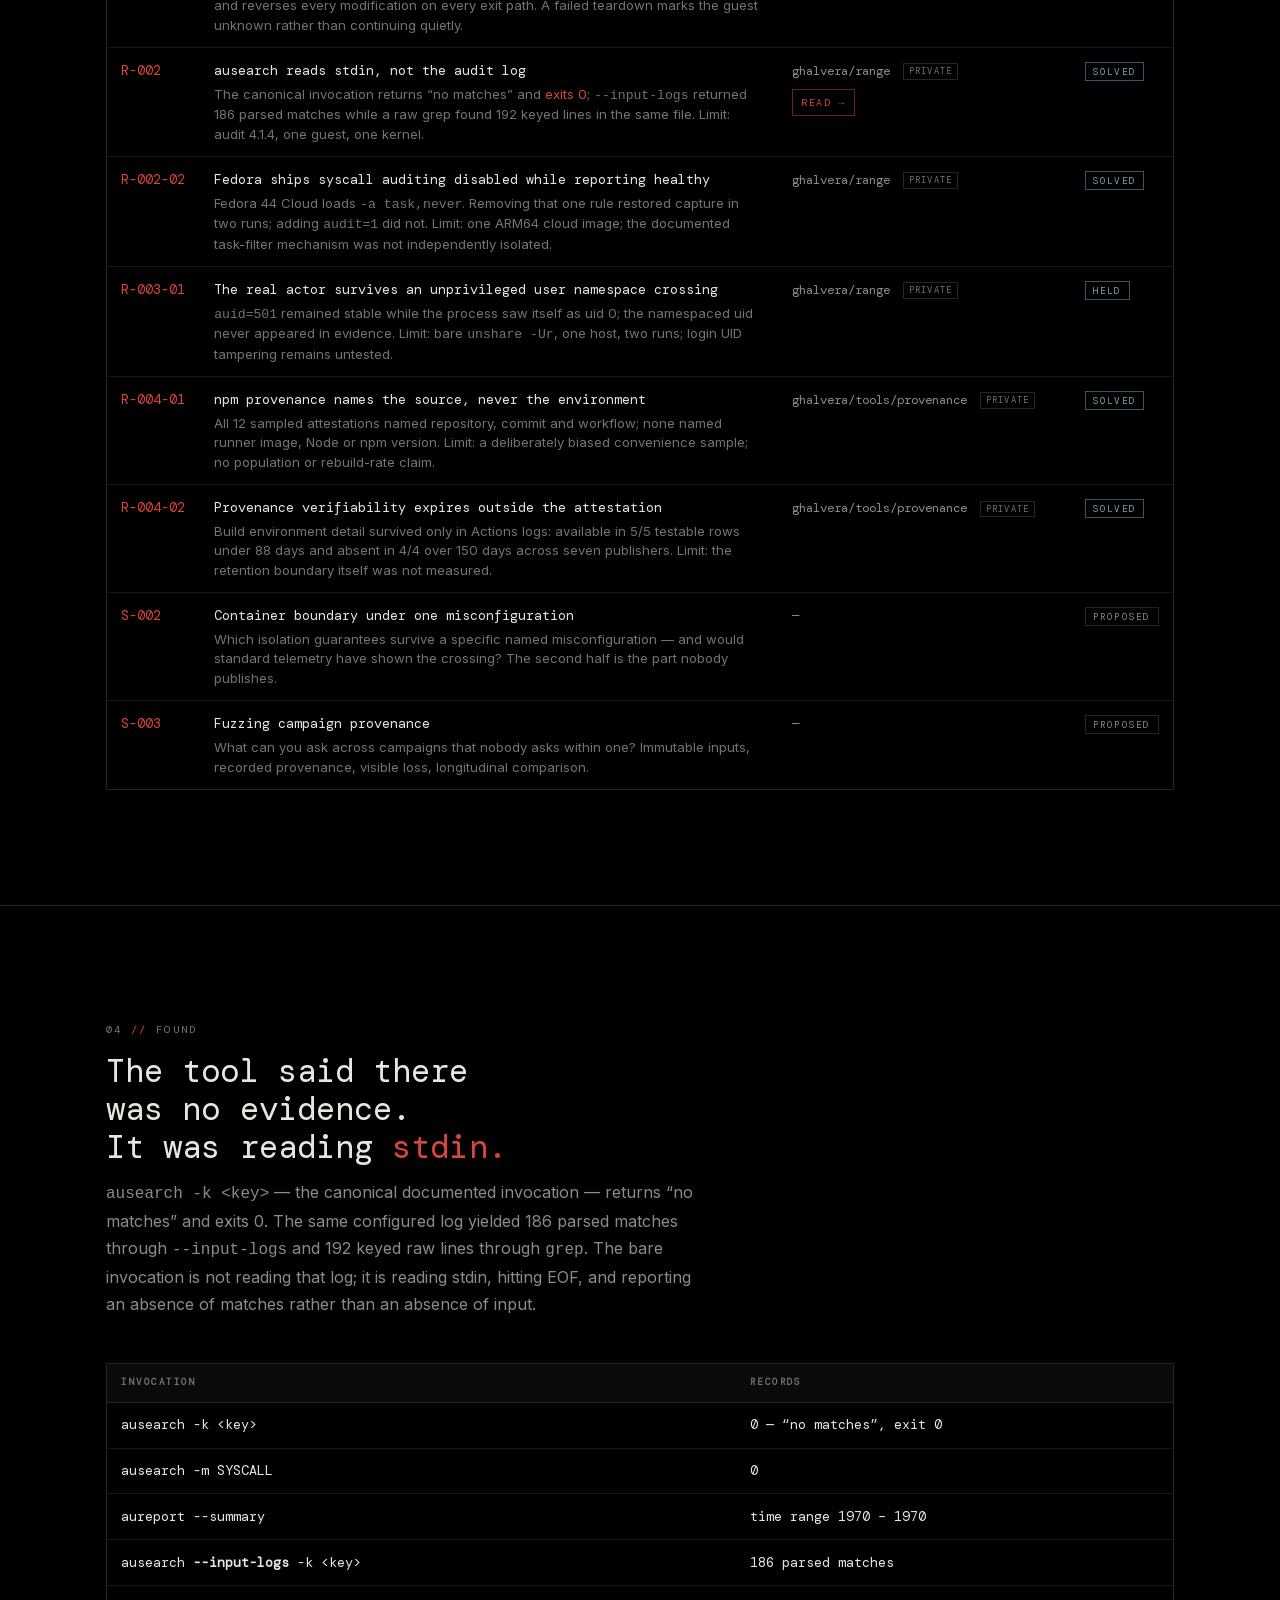
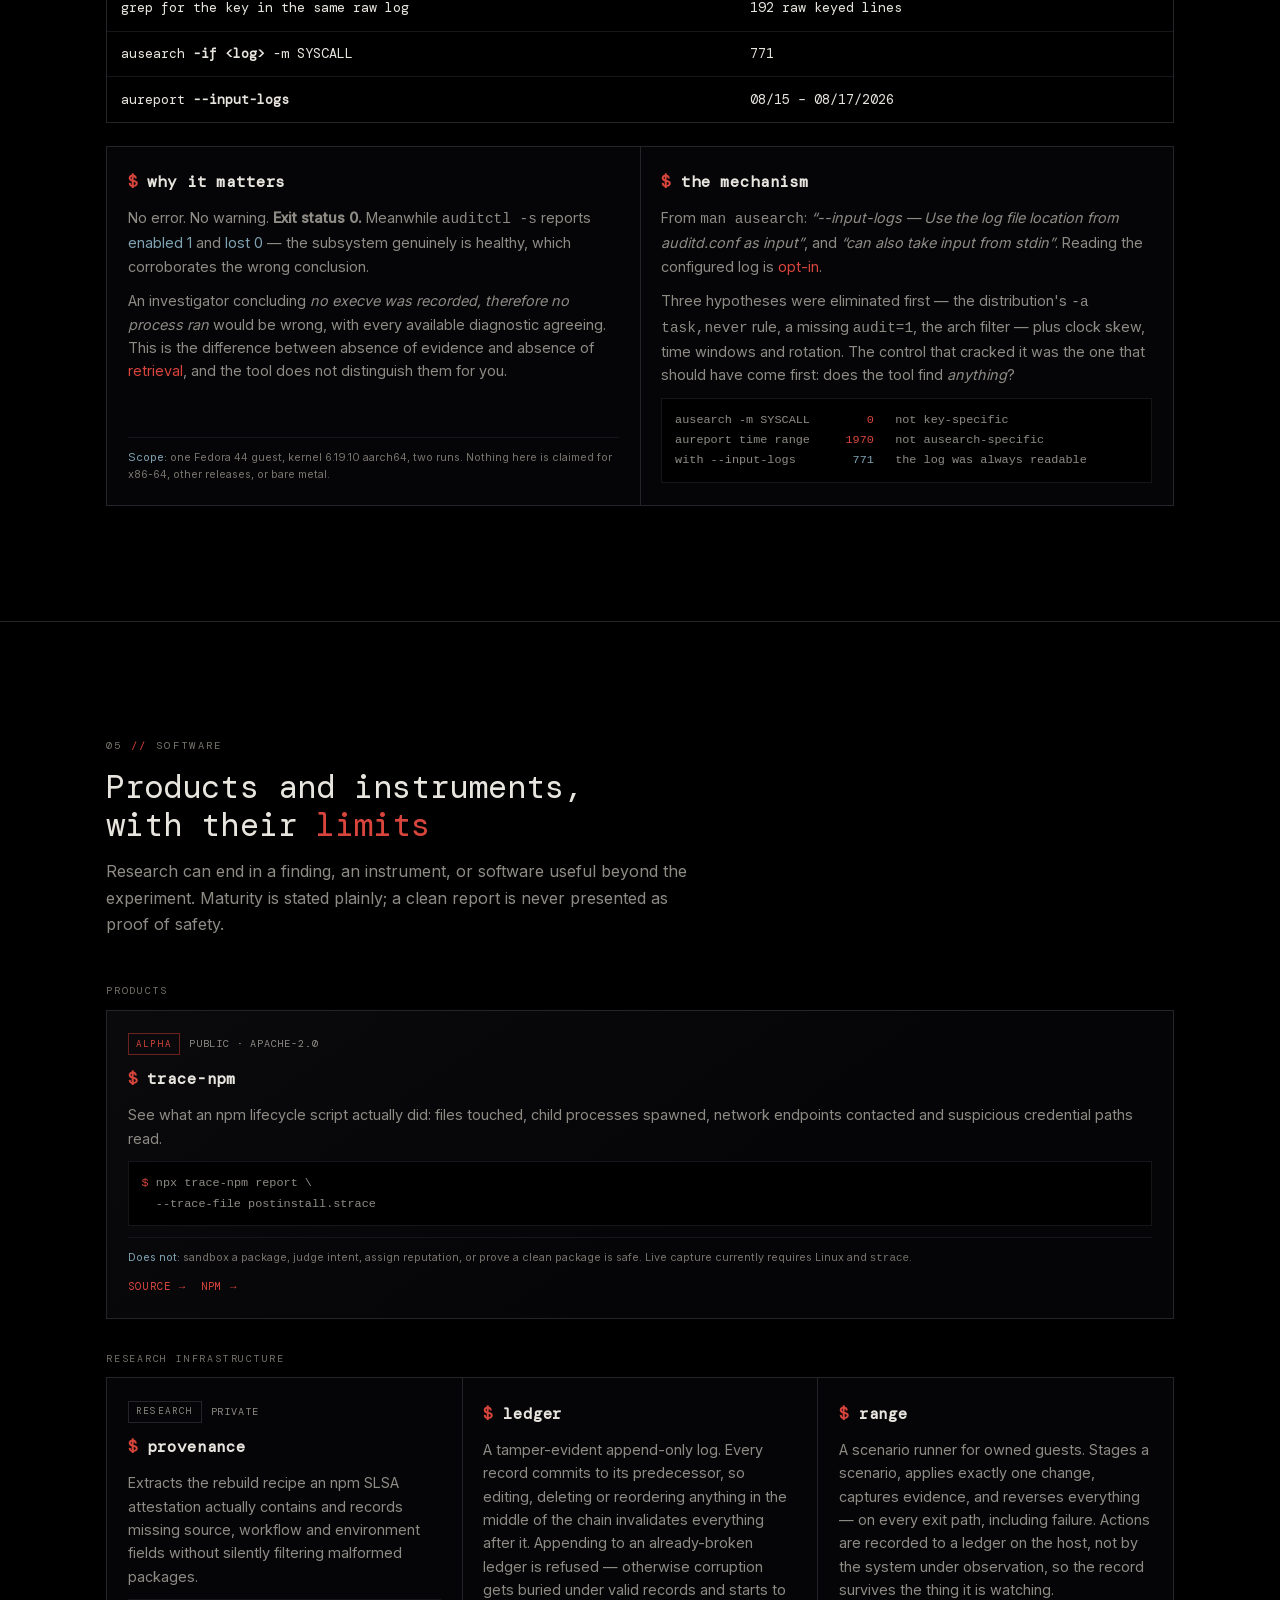
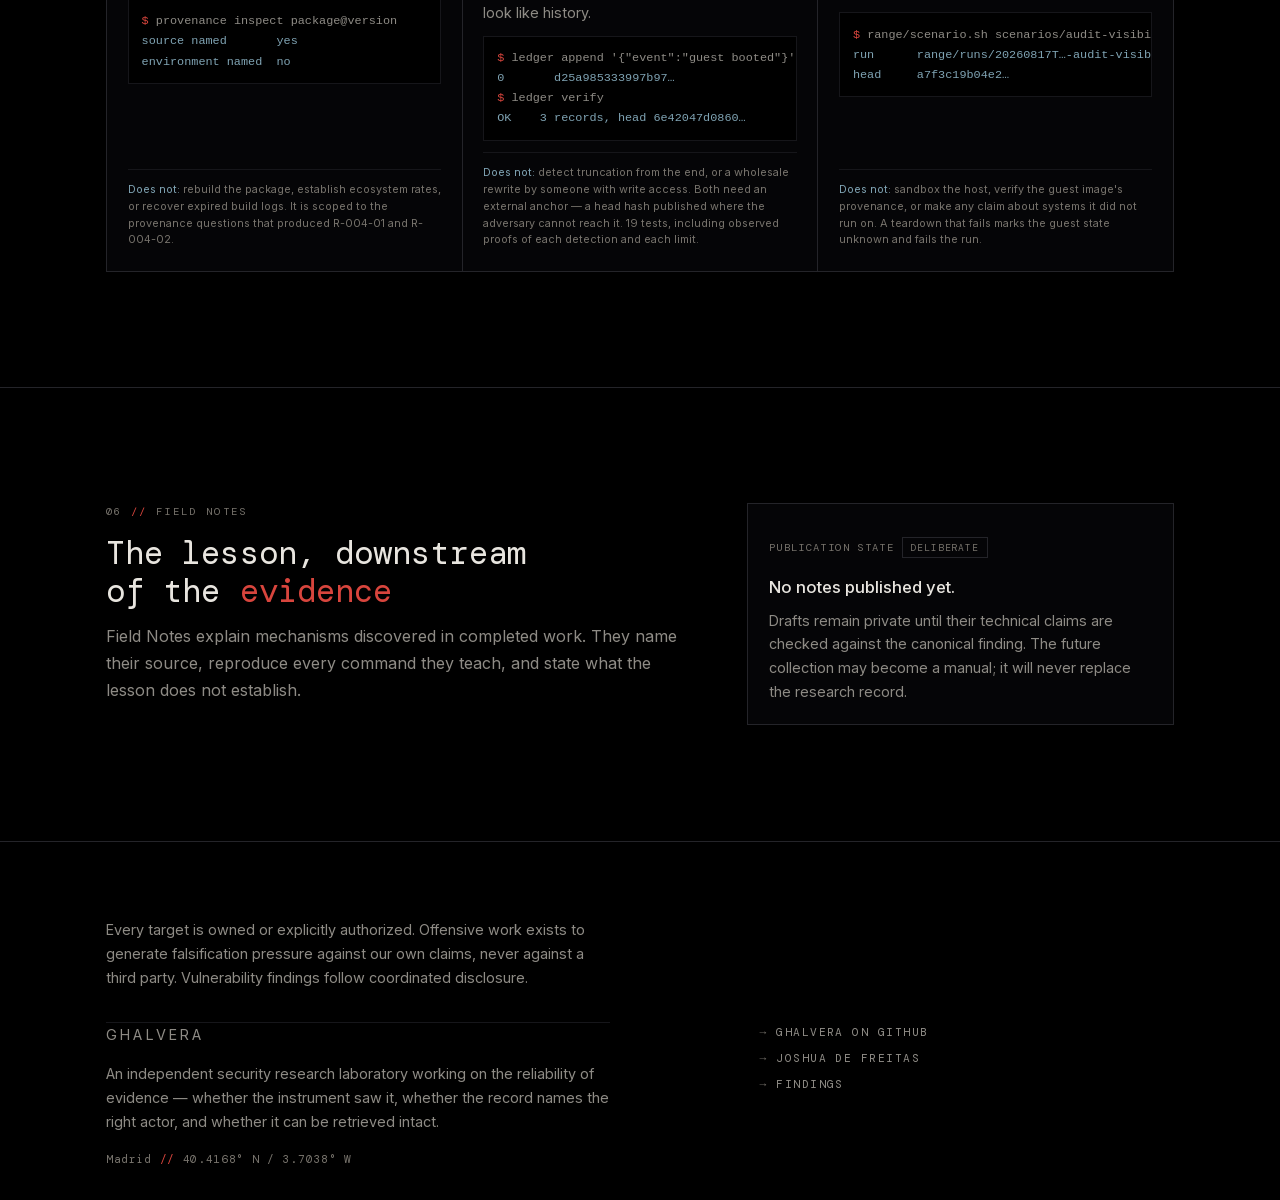
==== commit c953ee88: "Publish the Ghalvera evidence surface" ====
--- a/index.html
+++ b/index.html
@@ -6,30 +6,37 @@
 <title>Ghalvera — Whether a record can be trusted</title>
 <meta name="description" content="A security research lab. Security rests on records nobody tests. We break in on purpose, then find out what the log actually says.">
 <meta name="color-scheme" content="dark">
+<link rel="canonical" href="https://ghalvera.github.io/">
 <link rel="icon" href="favicon.svg" type="image/svg+xml">
 <link rel="stylesheet" href="styles.css">
 <meta property="og:title" content="Ghalvera">
 <meta property="og:description" content="Every check was green. Nothing was being recorded.">
 <meta property="og:type" content="website">
 <meta property="og:url" content="https://ghalvera.github.io/">
+<meta property="og:site_name" content="Ghalvera">
 <meta name="twitter:card" content="summary">
+<script type="application/ld+json">
+{"@context":"https://schema.org","@type":"ResearchOrganization","name":"Ghalvera","url":"https://ghalvera.github.io/","description":"An independent security research laboratory studying whether records can be trusted.","sameAs":["https://github.com/Ghalvera"]}
+</script>
 </head>
 <body>
+
+<a class="skip" href="#main">Skip to content</a>
 
 <header class="bar">
   <div class="shell">
     <a class="brand" href="/">ghalvera<span class="glyph">_</span></a>
     <nav aria-label="Primary">
-      <a href="#questions">open</a>
-      <a href="#thesis">thesis</a>
-      <a href="#work">work</a>
-      <a href="#finding">found</a>
-      <a href="#tools" data-opt>tools</a>
+      <a href="#questions">questions</a>
+      <a href="#work">findings</a>
+      <a href="#software" data-narrow>software</a>
+      <a href="#notes" data-opt>notes</a>
+      <a href="#about" data-opt>about</a>
     </nav>
   </div>
 </header>
 
-<main>
+<main id="main">
 
   <!-- ==================== HERO ==================== -->
   <section class="hero">
@@ -45,7 +52,7 @@
         </p>
         <div class="cta">
           <a class="btn" href="#questions">Open questions</a>
-          <a class="btn q" href="#thesis">What we study</a>
+          <a class="btn q" href="#software">Explore software</a>
         </div>
       </div>
 
@@ -72,9 +79,8 @@
         <p class="k">01 <b>//</b> Open</p>
         <h2>What we are trying to find out</h2>
         <p>
-          Questions first, because that is the honest ratio — four open, two
-          answered. Each states what would count as an answer, so it can be
-          judged rather than admired.
+          Questions first. Each states what would count as an answer, so it can
+          be judged rather than admired — and retired when the evidence says no.
         </p>
       </div>
 
@@ -82,8 +88,8 @@
         <li class="qrow">
           <p class="q-id">Q-01 <span class="q-state running">running</span></p>
           <h3>Do npm packages that publish provenance actually rebuild?</h3>
-          <p>Provenance is supposed to make a build independently checkable. Reproducibility has been measured for npm generally — around 5.78% of the top 5,000 — but never for the subset carrying attestations, which is the population where the attestation hands you the recipe.</p>
-          <p class="q-answer"><b>An answer is</b> a rebuild rate over a stated sample, compared against that 5.78% baseline, with every divergence classified by cause.</p>
+          <p>Provenance is supposed to make a build independently checkable. Reproducibility has been measured for npm generally, but not for the subset carrying attestations — the population where the attestation hands you the recipe.</p>
+          <p class="q-answer"><b>An answer is</b> a rebuild rate over a stated sample, compared against an explicitly cited prior baseline, with every divergence classified by cause.</p>
         </li>
         <li class="qrow">
           <p class="q-id">Q-02 <span class="q-state queued">queued</span></p>
@@ -94,7 +100,7 @@
         <li class="qrow">
           <p class="q-id">Q-03 <span class="q-state queued">queued</span></p>
           <h3>Can an actor forge the identity before crossing?</h3>
-          <p>Audit's login UID is trusted because it is write-once per session. The interesting cases are the edges: a fresh session, a service context, a process that rewrites it before entering a namespace.</p>
+          <p>Audit's login UID survives a namespace crossing, but this guest reports <code>loginuid_immutable 0 unlocked</code>. A process with <code>CAP_AUDIT_CONTROL</code> may be able to change it before crossing; that is the untested edge.</p>
           <p class="q-answer"><b>An answer is</b> one of forged-and-visible, forged-and-invisible, or prevented outright. A kernel that refuses is a real result and strengthens the previous finding.</p>
         </li>
         <li class="qrow">
@@ -160,15 +166,15 @@
   <section class="sec" id="work">
     <div class="shell">
       <div class="sec-head">
-        <p class="k">03 <b>//</b> Work</p>
-        <h2>Studies, with their limits stated</h2>
+        <p class="k">03 <b>//</b> Findings</p>
+        <h2>Studies and findings, with their limits stated</h2>
         <p>
           Every study names one question, one substrate, and what it failed to
           establish. Nothing here targets a system we do not own.
         </p>
       </div>
 
-      <div class="tbl">
+      <div class="tbl" role="region" tabindex="0" aria-label="Studies and findings register; scroll horizontally on narrow screens">
         <table>
           <thead>
             <tr><th>ref</th><th>question</th><th>repository</th><th>state</th></tr>
@@ -178,7 +184,7 @@
               <td class="id">S-001</td>
               <td>
                 Security decision invariance
-                <span class="sub">When the transient process-to-action link is unavailable, does an attribution stay defensible — or should the method abstain? Calibrated against an independent action ledger. Limit: one Fedora ARM64 host, one scenario, one transformation.</span>
+                <span class="sub">Protocol and evidence-availability work asks whether an attribution remains defensible when a transient link is withheld. One Fedora 44 ARM64 probe found the mechanism credible; physical calibration is not authorized and no empirical finding is claimed.</span>
               </td>
               <td class="repocell"><span class="repo-name">security-decision-invariance</span> <span class="priv-tag">private</span><a class="readmore" href="studies/decision-invariance.html">Read →</a></td>
               <td><span class="pill live">active</span></td>
@@ -196,16 +202,43 @@
               <td class="id">R-002</td>
               <td>
                 ausearch reads stdin, not the audit log
-                <span class="sub">The canonical invocation returns “no matches” and <b style="color:var(--crossed);font-weight:400">exits 0</b> on a host where 192 matching records exist. Cause isolated and confirmed against the tool's own documentation. Limit: audit 4.1.4, one guest, one kernel.</span>
+                <span class="sub">The canonical invocation returns “no matches” and <b style="color:var(--crossed);font-weight:400">exits 0</b>; <code>--input-logs</code> returned 186 parsed matches while a raw grep found 192 keyed lines in the same file. Limit: audit 4.1.4, one guest, one kernel.</span>
               </td>
               <td class="repocell"><span class="repo-name">ghalvera/range</span> <span class="priv-tag">private</span><a class="readmore" href="studies/audit-retrieval.html">Read →</a></td>
               <td><span class="pill ok">solved</span></td>
             </tr>
             <tr>
-              <td class="id">R-004</td>
+              <td class="id">R-002-02</td>
+              <td>
+                Fedora ships syscall auditing disabled while reporting healthy
+                <span class="sub">Fedora 44 Cloud loads <code>-a task,never</code>. Removing that one rule restored capture in two runs; adding <code>audit=1</code> did not. Limit: one ARM64 cloud image; the documented task-filter mechanism was not independently isolated.</span>
+              </td>
+              <td class="repocell"><span class="repo-name">ghalvera/range</span> <span class="priv-tag">private</span></td>
+              <td><span class="pill ok">solved</span></td>
+            </tr>
+            <tr>
+              <td class="id">R-003-01</td>
+              <td>
+                The real actor survives an unprivileged user namespace crossing
+                <span class="sub"><code>auid=501</code> remained stable while the process saw itself as uid 0; the namespaced uid never appeared in evidence. Limit: bare <code>unshare -Ur</code>, one host, two runs; login UID tampering remains untested.</span>
+              </td>
+              <td class="repocell"><span class="repo-name">ghalvera/range</span> <span class="priv-tag">private</span></td>
+              <td><span class="pill ok">held</span></td>
+            </tr>
+            <tr>
+              <td class="id">R-004-01</td>
               <td>
                 npm provenance names the source, never the environment
-                <span class="sub">Every sampled attestation names repository, commit and workflow; none names the runner image, Node or npm version. The environment survives only in Actions logs, which expire — present under 88 days, gone over 150, consistent across seven independent publishers. So an attestation's verifiability is a property of how recently it was built, which nothing in it states. Limit: convenience sample; the 90-day boundary was not located.</span>
+                <span class="sub">All 12 sampled attestations named repository, commit and workflow; none named runner image, Node or npm version. Limit: a deliberately biased convenience sample; no population or rebuild-rate claim.</span>
+              </td>
+              <td class="repocell"><span class="repo-name">ghalvera/tools/provenance</span> <span class="priv-tag">private</span></td>
+              <td><span class="pill ok">solved</span></td>
+            </tr>
+            <tr>
+              <td class="id">R-004-02</td>
+              <td>
+                Provenance verifiability expires outside the attestation
+                <span class="sub">Build environment detail survived only in Actions logs: available in 5/5 testable rows under 88 days and absent in 4/4 over 150 days across seven publishers. Limit: the retention boundary itself was not measured.</span>
               </td>
               <td class="repocell"><span class="repo-name">ghalvera/tools/provenance</span> <span class="priv-tag">private</span></td>
               <td><span class="pill ok">solved</span></td>
@@ -242,21 +275,24 @@
         <h2>The tool said there was no evidence.<br>It was reading <span class="x">stdin.</span></h2>
         <p>
           <code>ausearch -k &lt;key&gt;</code> — the canonical documented
-          invocation — returns “no matches” and exits 0 on a host where the
-          records exist. It is not reading the audit log. It is reading stdin,
+          invocation — returns “no matches” and exits 0. The same configured
+          log yielded 186 parsed matches through <code>--input-logs</code> and
+          192 keyed raw lines through <code>grep</code>. The bare invocation is
+          not reading that log; it is reading stdin,
           hitting EOF, and reporting an absence of matches rather than an
           absence of input.
         </p>
       </div>
 
-      <div class="tbl" style="margin-bottom:1.4rem">
+      <div class="tbl" role="region" tabindex="0" aria-label="Audit retrieval result table; scroll horizontally on narrow screens" style="margin-bottom:1.4rem">
         <table>
           <thead><tr><th>invocation</th><th>records</th></tr></thead>
           <tbody>
             <tr><td>ausearch -k &lt;key&gt;</td><td class="r">0 — “no matches”, exit 0</td></tr>
             <tr><td>ausearch -m SYSCALL</td><td class="r">0</td></tr>
             <tr><td>aureport --summary</td><td class="r">time range 1970 – 1970</td></tr>
-            <tr><td>ausearch <b>--input-logs</b> -k &lt;key&gt;</td><td class="g">186</td></tr>
+            <tr><td>ausearch <b>--input-logs</b> -k &lt;key&gt;</td><td class="g">186 parsed matches</td></tr>
+            <tr><td>grep for the key in the same raw log</td><td class="g">192 raw keyed lines</td></tr>
             <tr><td>ausearch <b>-if &lt;log&gt;</b> -m SYSCALL</td><td class="g">771</td></tr>
             <tr><td>aureport <b>--input-logs</b></td><td class="g">08/15 – 08/17/2026</td></tr>
           </tbody>
@@ -295,7 +331,7 @@
           </p>
           <p>
             Three hypotheses were eliminated first — the distribution's
-            <code>never,task</code> rule, a missing <code>audit=1</code>, the
+            <code>-a task,never</code> rule, a missing <code>audit=1</code>, the
             arch filter — plus clock skew, time windows and rotation. The
             control that cracked it was the one that should have come first:
             does the tool find <em>anything</em>?
@@ -308,20 +344,45 @@
     </div>
   </section>
 
-  <!-- ==================== TOOLS ==================== -->
-  <section class="sec" id="tools">
+  <!-- ==================== SOFTWARE ==================== -->
+  <section class="sec" id="software">
     <div class="shell">
       <div class="sec-head">
-        <p class="k">05 <b>//</b> Tools</p>
-        <h2>Instruments, and what they <span class="x">cannot</span> do</h2>
+        <p class="k">05 <b>//</b> Software</p>
+        <h2>Products and instruments, with their <span class="x">limits</span></h2>
         <p>
-          A tool that only documents its capabilities is marketing. Each of
-          these states the boundary of its own guarantee, and the test suites
-          assert those limits so they cannot quietly become false.
+          Research can end in a finding, an instrument, or software useful
+          beyond the experiment. Maturity is stated plainly; a clean report is
+          never presented as proof of safety.
         </p>
       </div>
 
+      <p class="group-label">Products</p>
       <div class="tools">
+        <article class="tool feature">
+          <p class="tool-meta"><span class="pill live">alpha</span> public · Apache-2.0</p>
+          <h3>trace-npm</h3>
+          <p>See what an npm lifecycle script actually did: files touched, child processes spawned, network endpoints contacted and suspicious credential paths read.</p>
+          <pre><span class="p">$</span> npx trace-npm report \
+  --trace-file postinstall.strace</pre>
+          <p class="limits"><b>Does not:</b> sandbox a package, judge intent, assign reputation, or prove a clean package is safe. Live capture currently requires Linux and <code>strace</code>.</p>
+          <p class="tool-links"><a href="https://github.com/joshuadefreitas/trace-npm">Source</a><a href="https://www.npmjs.com/package/trace-npm">npm</a></p>
+        </article>
+
+      </div>
+
+      <p class="group-label">Research infrastructure</p>
+      <div class="tools">
+        <article class="tool">
+          <p class="tool-meta"><span class="pill">research</span> private</p>
+          <h3>provenance</h3>
+          <p>Extracts the rebuild recipe an npm SLSA attestation actually contains and records missing source, workflow and environment fields without silently filtering malformed packages.</p>
+          <pre><span class="p">$</span> provenance inspect package@version
+<span class="o">source named       yes
+environment named  no</span></pre>
+          <p class="limits"><b>Does not:</b> rebuild the package, establish ecosystem rates, or recover expired build logs. It is scoped to the provenance questions that produced R-004-01 and R-004-02.</p>
+        </article>
+
         <div class="tool">
           <h3>ledger</h3>
           <p>
@@ -367,9 +428,25 @@
     </div>
   </section>
 
+  <!-- ==================== FIELD NOTES ==================== -->
+  <section class="sec" id="notes">
+    <div class="shell note-grid">
+      <div class="sec-head">
+        <p class="k">06 <b>//</b> Field notes</p>
+        <h2>The lesson, downstream of the <span class="x">evidence</span></h2>
+        <p>Field Notes explain mechanisms discovered in completed work. They name their source, reproduce every command they teach, and state what the lesson does not establish.</p>
+      </div>
+      <aside class="note-card" aria-label="Field Notes publication state">
+        <p class="q-id">publication state <span class="q-state">deliberate</span></p>
+        <h3>No notes published yet.</h3>
+        <p>Drafts remain private until their technical claims are checked against the canonical finding. The future collection may become a manual; it will never replace the research record.</p>
+      </aside>
+    </div>
+  </section>
+
 </main>
 
-<footer class="foot">
+<footer class="foot" id="about">
   <div class="shell">
     <p class="conduct">Every target is owned or explicitly authorized. Offensive work exists to generate falsification pressure against our own claims, never against a third party. Vulnerability findings follow coordinated disclosure.</p>
   </div>
@@ -384,9 +461,9 @@
       <p class="legal">Madrid <span style="color:var(--crossed)">//</span> 40.4168° N / 3.7038° W</p>
     </div>
     <div class="links">
+      <a href="https://github.com/Ghalvera">Ghalvera on GitHub</a>
       <a href="https://joshuadefreitas.github.io">Joshua de Freitas</a>
-      <a href="https://github.com/joshuadefreitas">GitHub</a>
-      <a href="#work">Work</a>
+      <a href="#work">Findings</a>
     </div>
   </div>
 </footer>
--- a/styles.css
+++ b/styles.css
@@ -40,7 +40,7 @@
 
   --ink: #e8e5df;
   --ink-2: #8e8b85;
-  --ink-3: #55534e;
+  --ink-3: #77736c;
 
   --line: #16161a;
   --line-2: #242429;
@@ -73,7 +73,7 @@
   font-size: 15.5px;
   line-height: 1.62;
   -webkit-font-smoothing: antialiased;
-  overflow-x: hidden;
+  overflow-x: clip;
 }
 
 /* a faint horizontal rule texture — the panel, not a screen effect */
@@ -94,6 +94,20 @@
 a { color: inherit; }
 :focus-visible { outline: 1px solid var(--crossed); outline-offset: 3px; }
 
+.skip {
+  position: fixed;
+  top: 0.7rem;
+  left: 0.7rem;
+  z-index: 100;
+  transform: translateY(-160%);
+  padding: 0.55rem 0.75rem;
+  background: var(--ink);
+  color: var(--void);
+  font-size: 0.72rem;
+  text-decoration: none;
+}
+.skip:focus { transform: translateY(0); }
+
 .shell { max-width: var(--shell); margin: 0 auto; padding-inline: var(--gutter); position: relative; z-index: 2; }
 
 .k {
@@ -158,7 +172,19 @@
 .bar nav a::before { content: "/"; color: var(--ink-3); margin-right: 0.35rem; }
 .bar nav a:hover { color: var(--crossed); }
 
-@media (max-width: 700px) { .bar nav a[data-opt] { display: none; } }
+@media (max-width: 700px) {
+  .bar nav a[data-opt] { display: none; }
+  .bar nav { gap: 0.7rem; }
+  .bar nav a { font-size: 0.61rem; letter-spacing: 0.08em; }
+  .bar nav a::before { margin-right: 0.18rem; }
+}
+@media (max-width: 460px) {
+  .bar .shell { gap: 0.65rem; }
+  .brand { font-size: 0.73rem; letter-spacing: 0.2em; }
+  .bar nav { gap: 0.48rem; }
+  .bar nav a { font-size: 0.57rem; }
+}
+@media (max-width: 350px) { .bar nav a[data-narrow] { display: none; } }
 
 /* ==========================================================================
    hero
@@ -170,7 +196,7 @@
   position: absolute;
   top: 10%;
   left: 50%;
-  width: min(880px, 120%);
+  width: min(880px, 100%);
   aspect-ratio: 1;
   transform: translateX(-50%);
   background: radial-gradient(circle, var(--crossed-glow) 0%, transparent 60%);
@@ -220,7 +246,7 @@
 .btn.q:hover { background: transparent; border-color: var(--ink-2); color: var(--ink); }
 
 /* -- the chain instrument -------------------------------------------------- */
-.panel { border: 1px solid var(--line-2); background: var(--ground); }
+.panel { border: 1px solid var(--line-2); background: var(--ground); margin: 0; min-width: 0; }
 
 .panel-head {
   display: flex;
@@ -268,7 +294,8 @@
 .node .n { position: absolute; top: 1.3rem; right: 1.25rem; font-size: 0.62rem; color: var(--ink-3); }
 
 /* -- work table ------------------------------------------------------------ */
-.tbl { border: 1px solid var(--line-2); overflow-x: auto; }
+.tbl { border: 1px solid var(--line-2); overflow-x: auto; overscroll-behavior-inline: contain; scrollbar-color: var(--crossed-dim) var(--ground); }
+.tbl:focus-visible { outline-offset: 2px; }
 table { border-collapse: collapse; width: 100%; min-width: 42rem; font-size: 0.84rem; }
 th, td { text-align: left; padding: 0.72rem 0.9rem; border-bottom: 1px solid var(--line); vertical-align: top; }
 thead th { font-size: 0.58rem; letter-spacing: 0.16em; text-transform: uppercase; color: var(--ink-3); background: var(--raised); white-space: nowrap; border-bottom: 1px solid var(--line-2); }
@@ -294,6 +321,28 @@
 .tool p { margin: 0; font-family: var(--sans); color: var(--ink-2); font-size: 0.9rem; line-height: 1.62; }
 .tool .limits { border-top: 1px solid var(--line); padding-top: 0.7rem; margin-top: auto; font-size: 0.68rem; color: var(--ink-3); line-height: 1.55; }
 .tool .limits b { color: var(--held); font-weight: 400; }
+
+.group-label {
+  margin: 2rem 0 0.65rem;
+  font-size: 0.62rem;
+  letter-spacing: 0.18em;
+  text-transform: uppercase;
+  color: var(--ink-3);
+}
+.group-label:first-of-type { margin-top: 0; }
+.tool-meta { display: flex; align-items: center; gap: 0.55rem; font-family: var(--mono) !important; font-size: 0.64rem !important; letter-spacing: 0.08em; text-transform: uppercase; }
+.tool.feature { background: linear-gradient(145deg, var(--raised), var(--ground) 60%); }
+.tool-links { display: flex; gap: 0.9rem; margin-top: auto !important; }
+.tool-links a { color: var(--crossed); font-family: var(--mono); font-size: 0.67rem; letter-spacing: 0.12em; text-transform: uppercase; text-decoration: none; }
+.tool-links a::after { content: " →"; }
+.tool-links a:hover { color: var(--ink); }
+
+.note-grid { display: grid; gap: clamp(1.5rem, 4vw, 3rem); align-items: start; }
+@media (min-width: 800px) { .note-grid { grid-template-columns: minmax(0, 1fr) minmax(18rem, 0.72fr); } }
+.note-grid .sec-head { margin-bottom: 0; }
+.note-card { border: 1px solid var(--line-2); background: var(--ground); padding: 1.3rem; }
+.note-card h3 { margin: 1rem 0 0.45rem; font-family: var(--sans); font-size: 1.05rem; font-weight: 500; }
+.note-card > p:last-child { margin: 0; color: var(--ink-2); font-family: var(--sans); font-size: 0.9rem; line-height: 1.65; }
 
 pre {
   margin: 0;
@@ -413,3 +462,14 @@
   .q-id { grid-row: span 3; display: block; padding-top: 0.25rem; }
   .q-state { display: inline-block; margin-top: 0.5rem; }
 }
+
+@media (max-width: 520px) {
+  :root { --gutter: 16px; --section-y: 58px; }
+  .hero { padding-top: 38px; }
+  .panel-head { gap: 0.45rem; padding-inline: 0.65rem; font-size: 0.56rem; }
+  .panel-foot > div { padding-inline: 0.55rem; }
+  .panel-foot dt { font-size: 0.5rem; }
+  .panel-foot dd { font-size: 0.72rem; }
+  .cta { display: grid; grid-template-columns: 1fr; }
+  .btn { width: 100%; }
+}
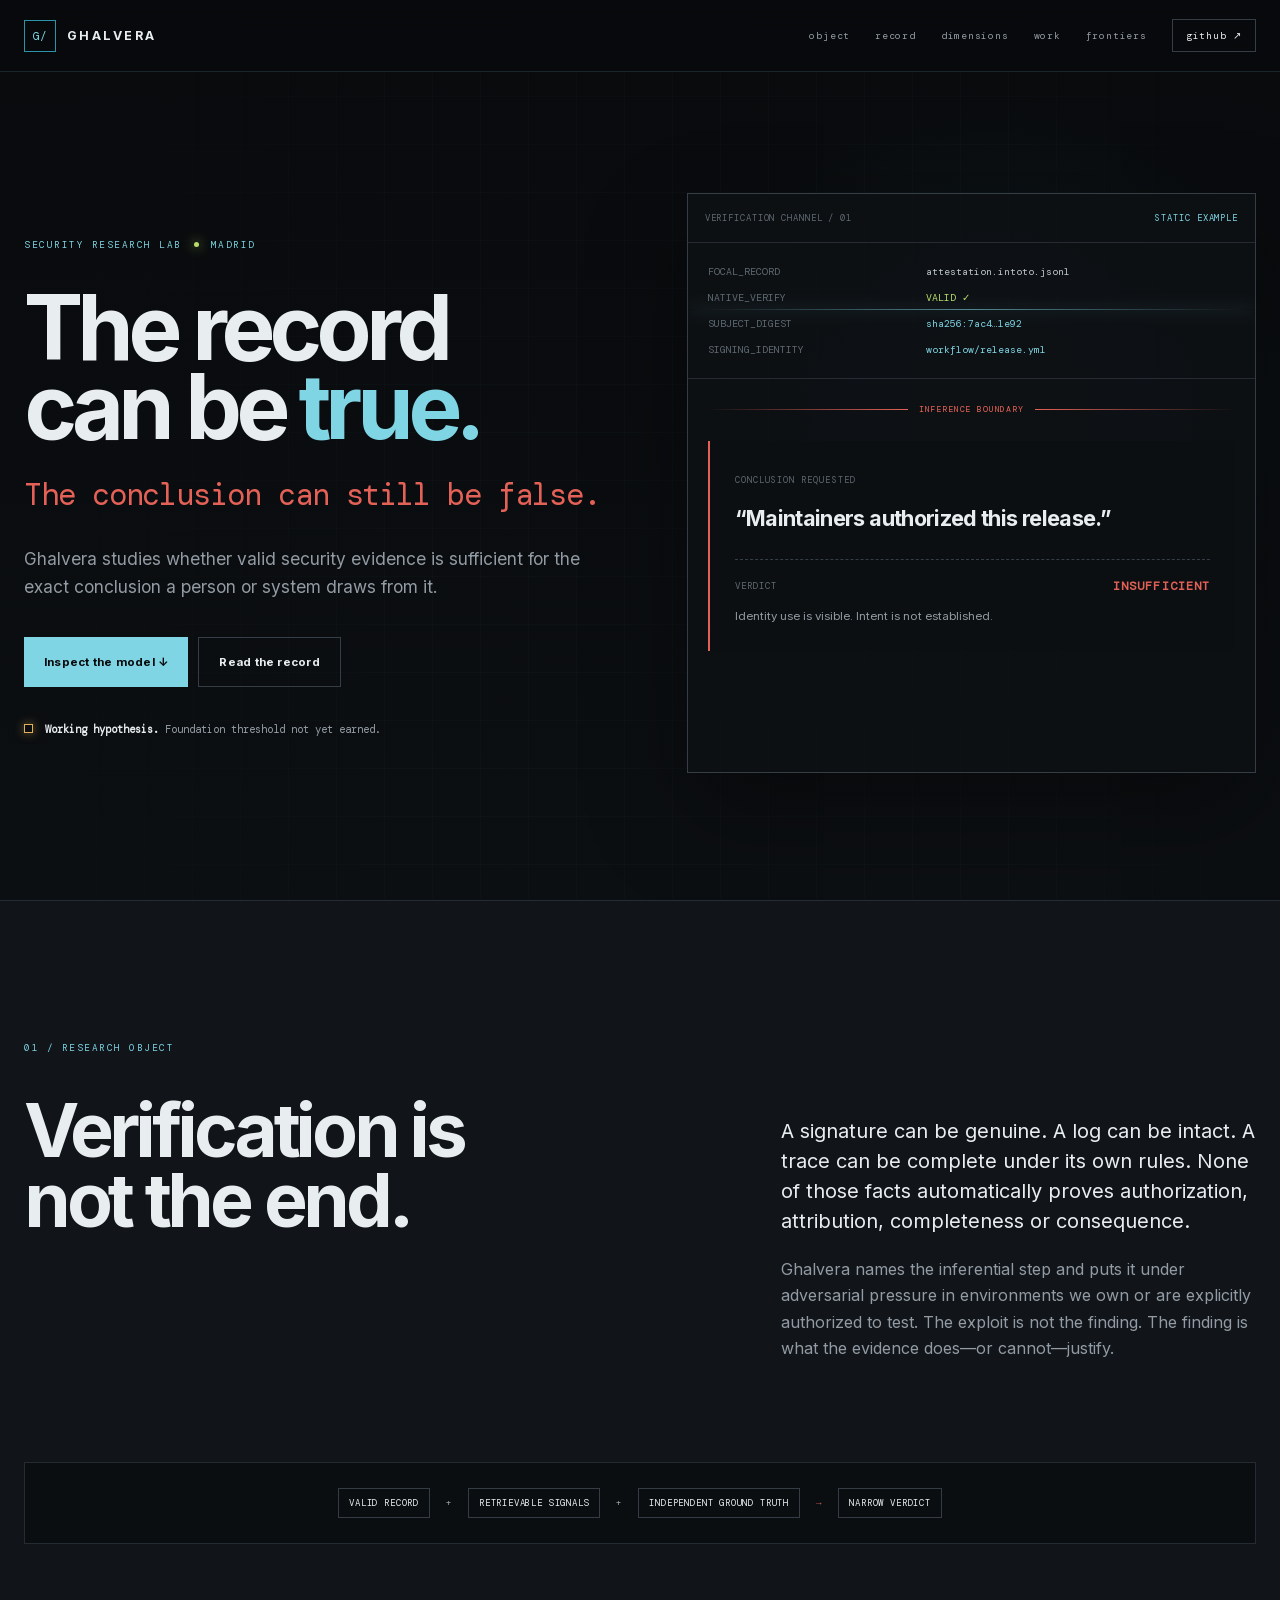
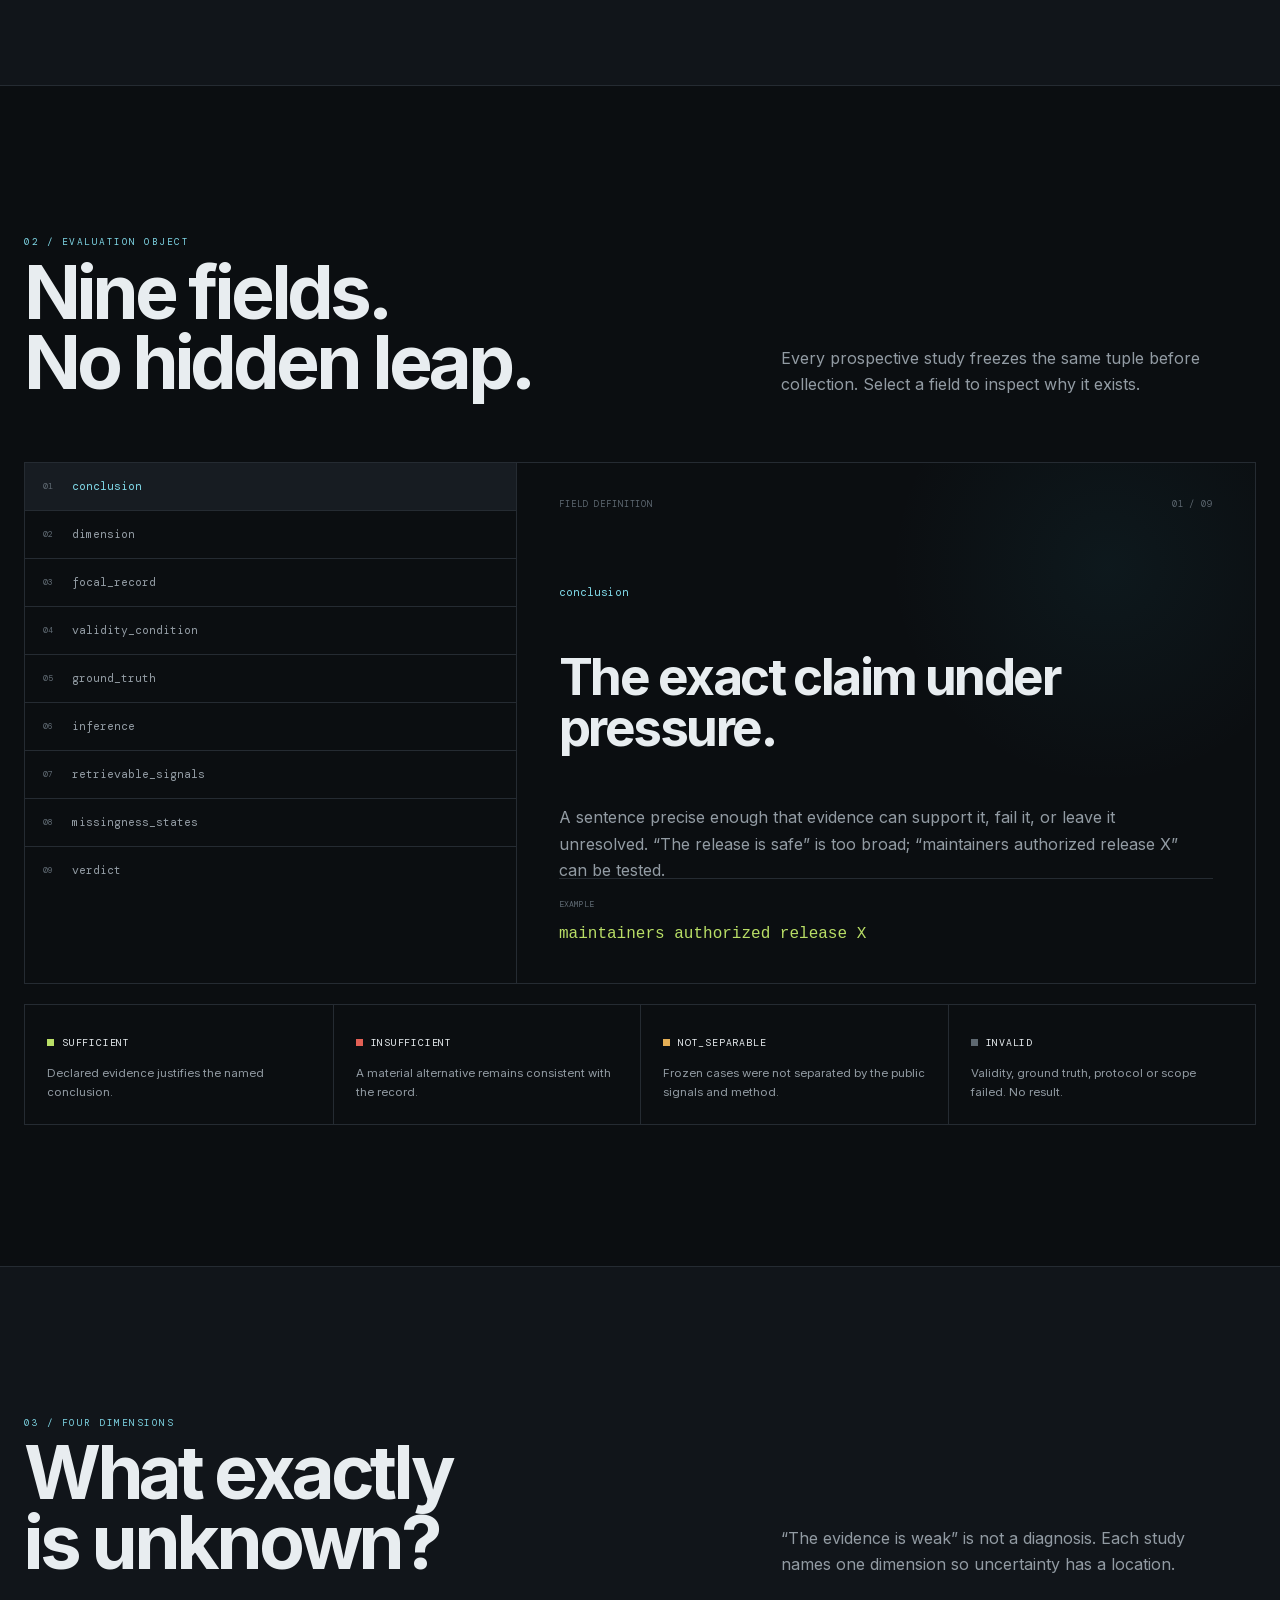
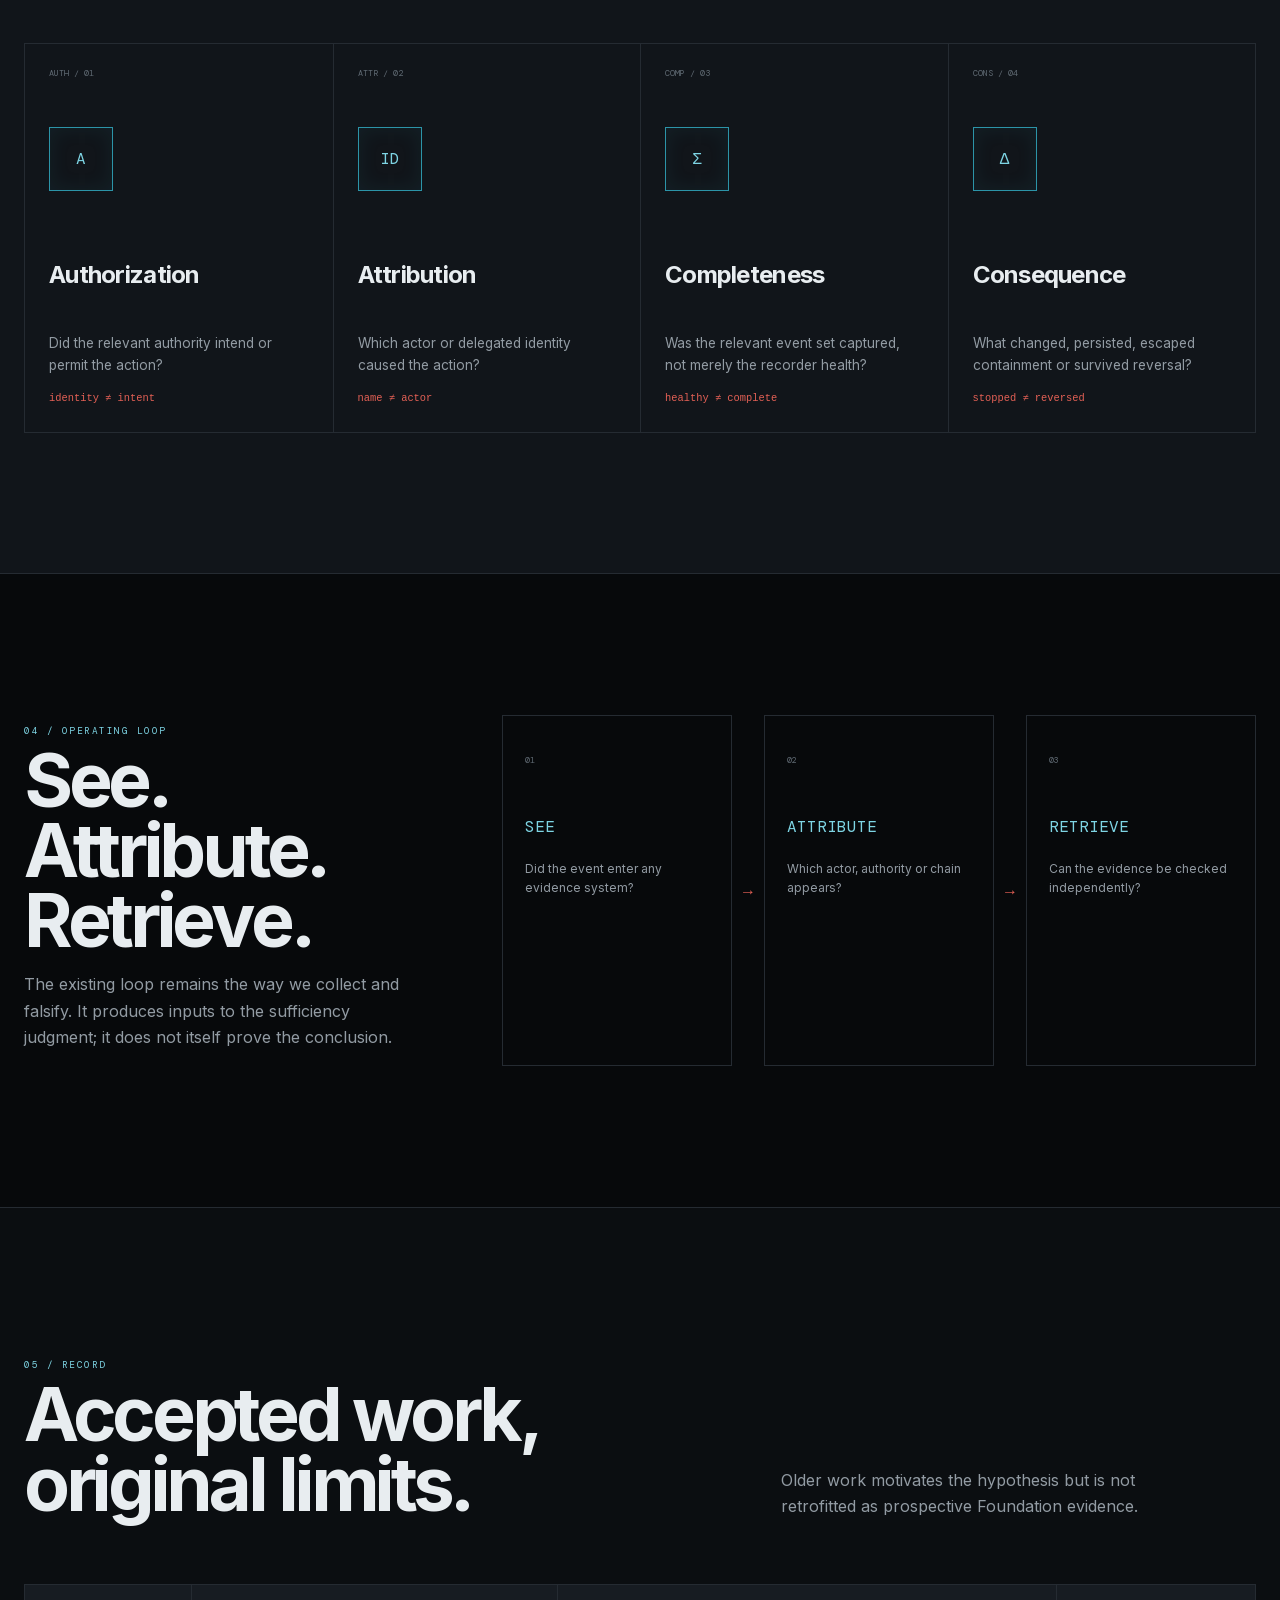
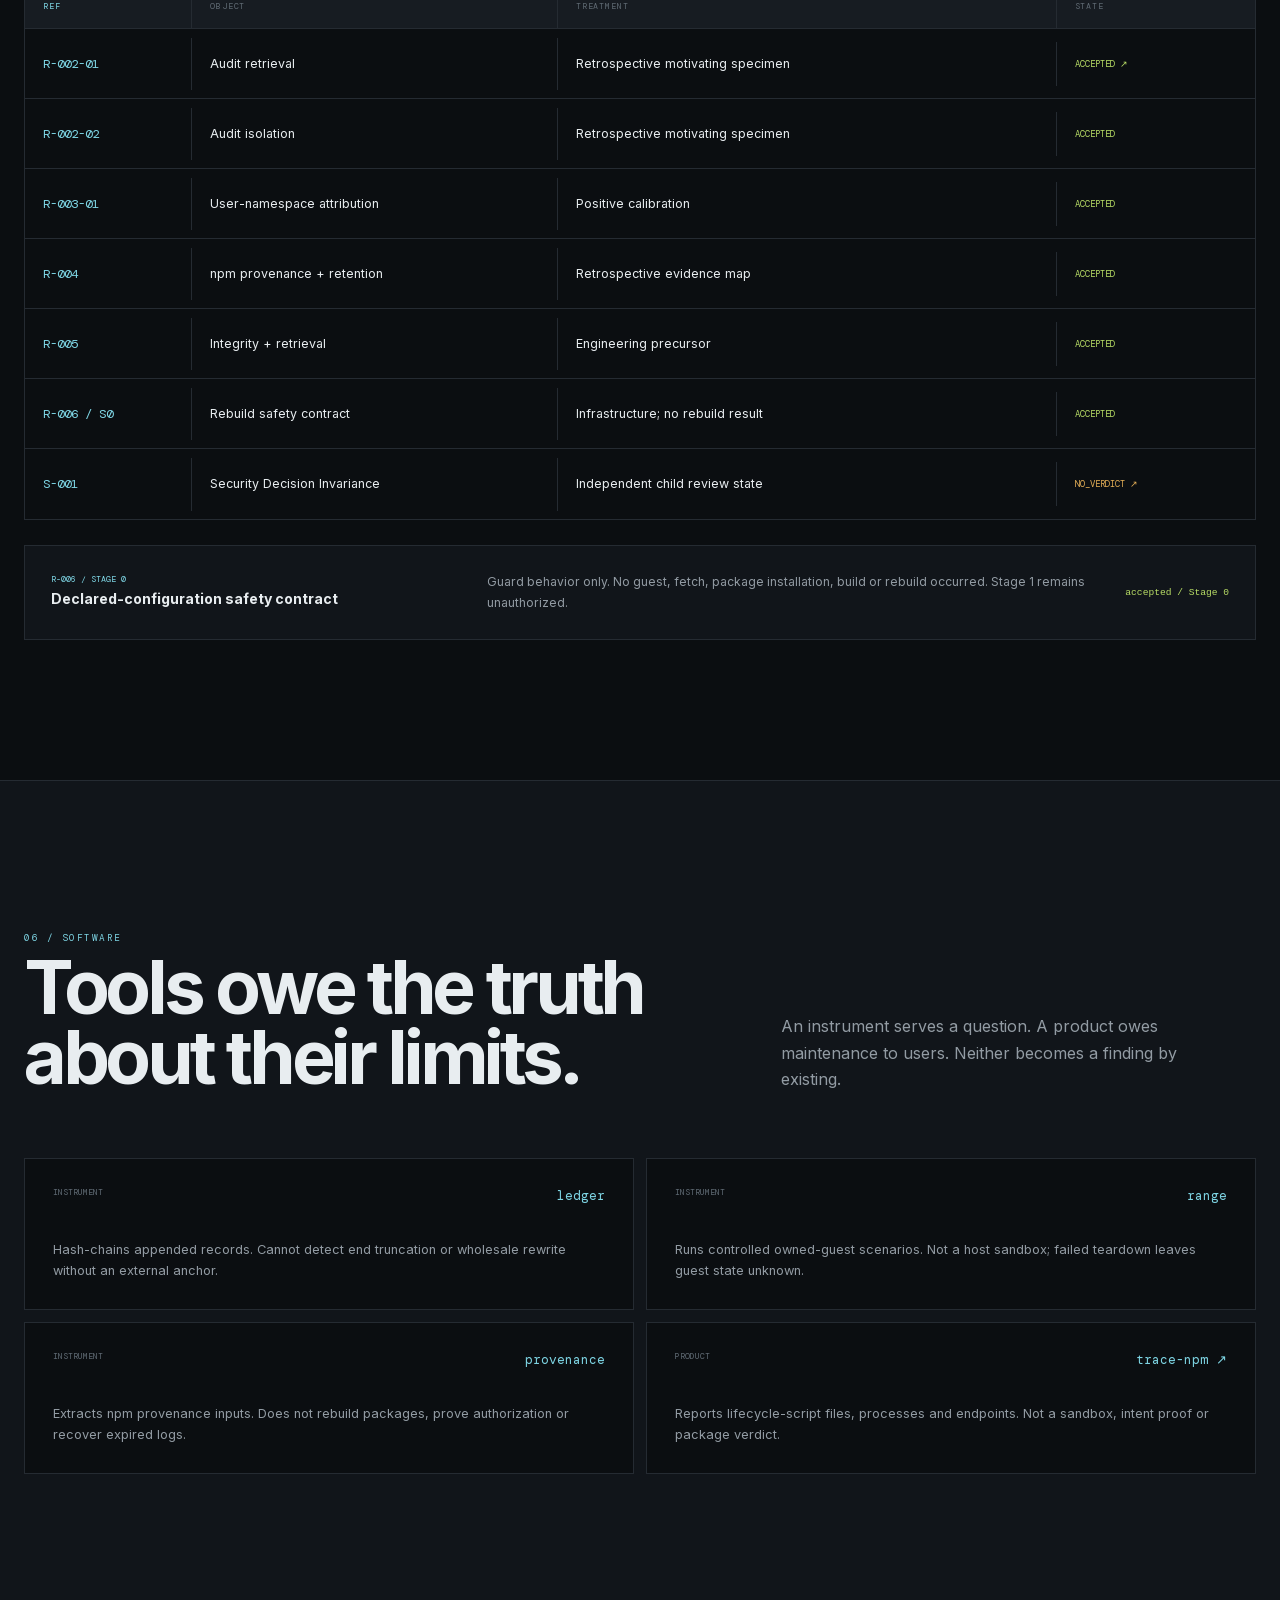
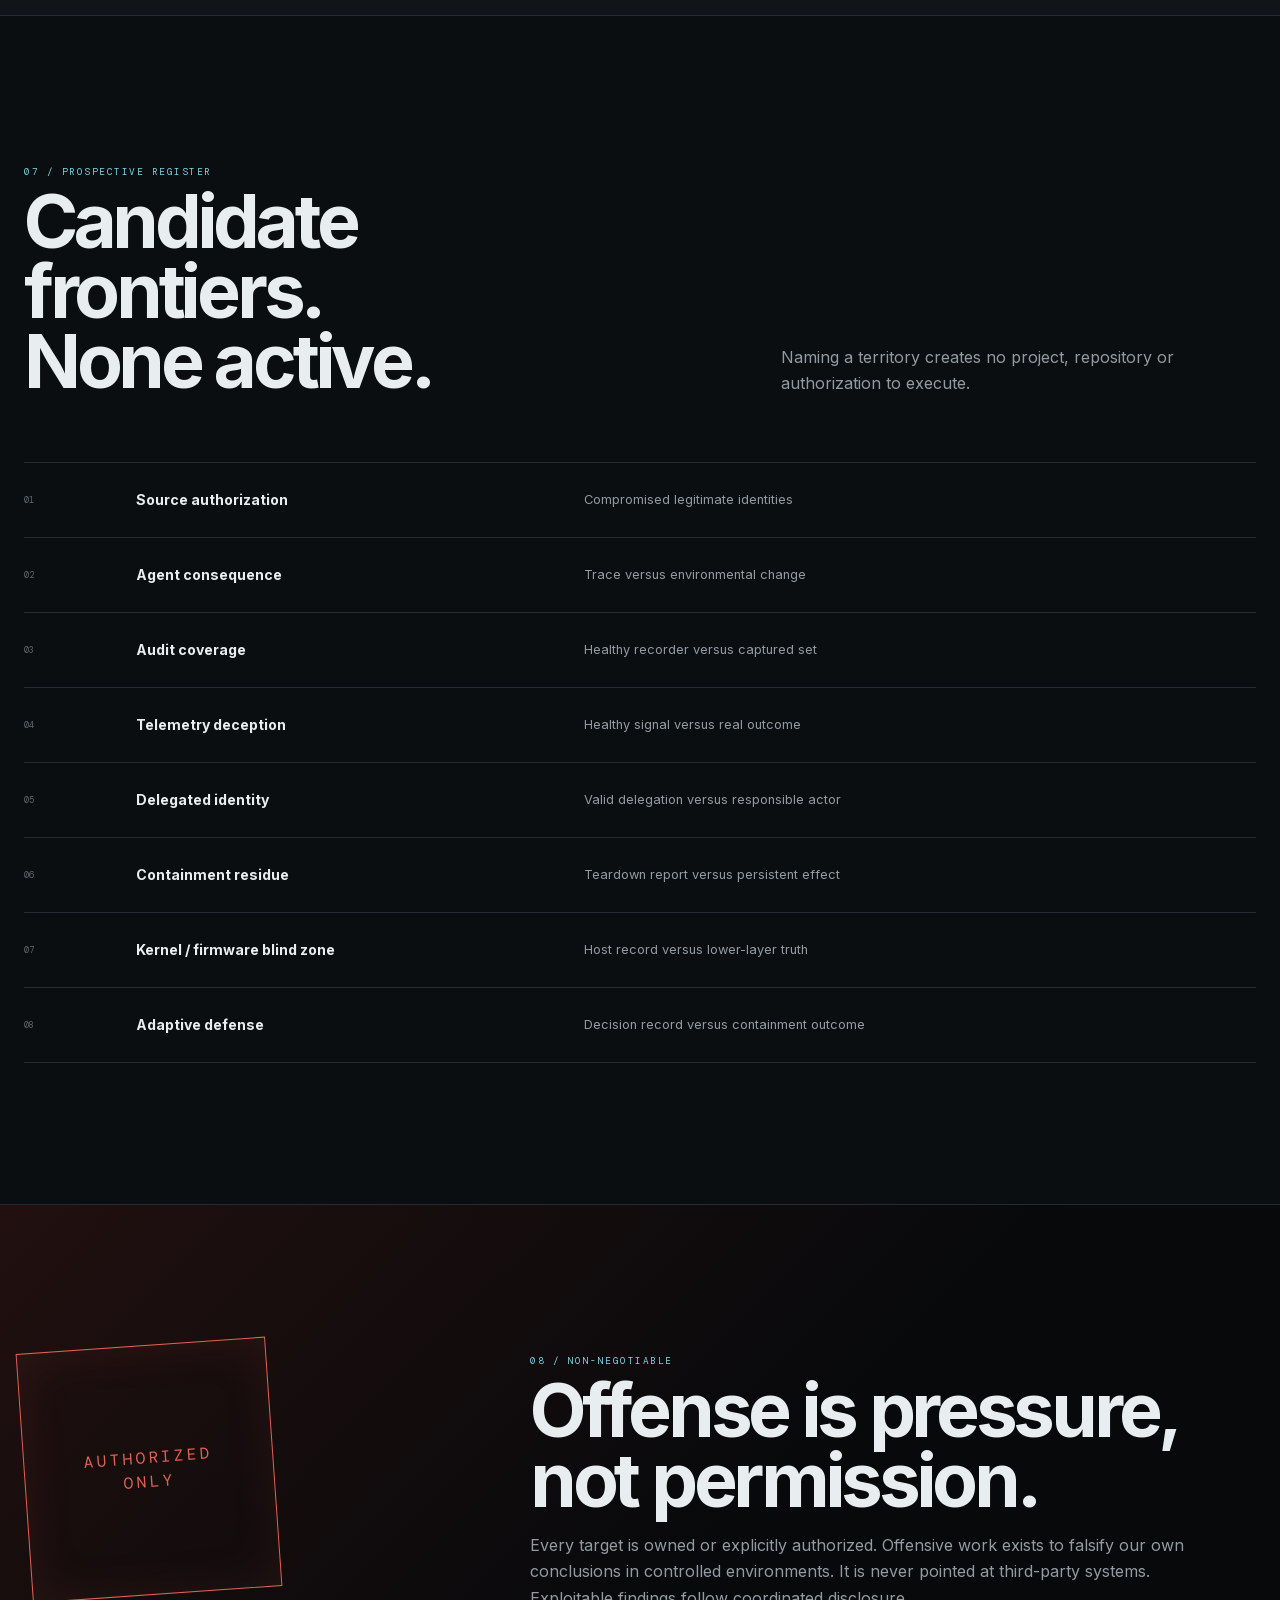
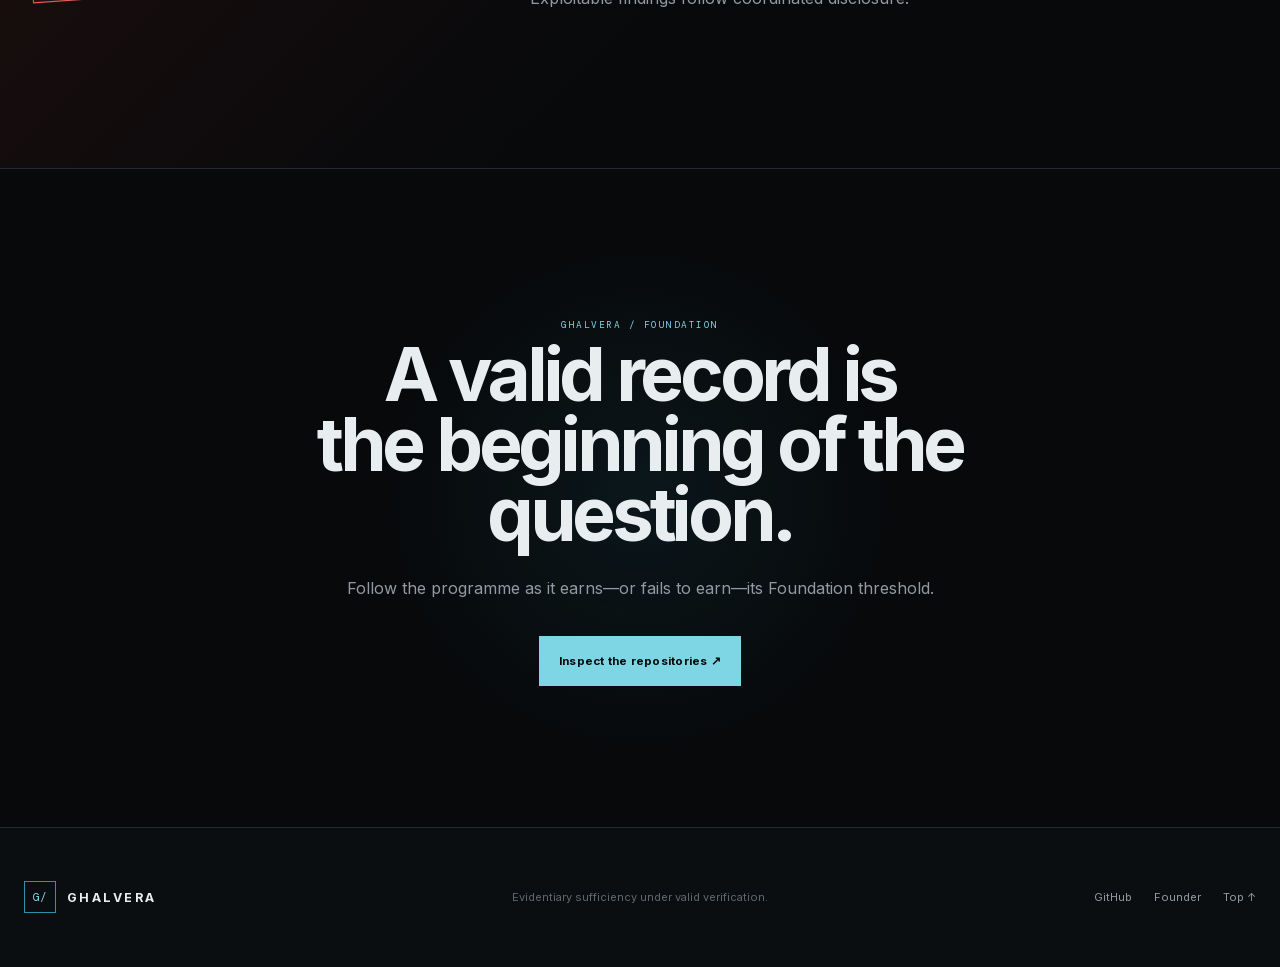
==== commit df37d0ea: "Publish transformed Ghalvera surface" ====
--- a/index.html
+++ b/index.html
@@ -1,679 +1,146 @@
 <!doctype html>
 <html lang="en">
 <head>
-<meta charset="utf-8">
-<meta name="viewport" content="width=device-width, initial-scale=1">
-<title>Ghalvera — Whether a record can be trusted</title>
-<meta name="description" content="A security research lab. Security rests on records nobody tests. We break in on purpose, then find out what the log actually says.">
-<meta name="color-scheme" content="dark">
-<link rel="canonical" href="https://ghalvera.github.io/">
-<link rel="icon" href="favicon.svg" type="image/svg+xml">
-<link rel="stylesheet" href="styles.css">
-<meta property="og:title" content="Ghalvera">
-<meta property="og:description" content="Every check was green. Nothing was being recorded.">
-<meta property="og:type" content="website">
-<meta property="og:url" content="https://ghalvera.github.io/">
-<meta property="og:site_name" content="Ghalvera">
-<meta name="twitter:card" content="summary">
-<script type="application/ld+json">
-{"@context":"https://schema.org","@type":"ResearchOrganization","name":"Ghalvera","url":"https://ghalvera.github.io/","description":"An independent security research laboratory studying whether records can be trusted.","sameAs":["https://github.com/Ghalvera"]}
-</script>
+  <meta charset="utf-8">
+  <meta name="viewport" content="width=device-width, initial-scale=1">
+  <title>Ghalvera — The record can be true</title>
+  <meta name="description" content="Ghalvera studies evidentiary sufficiency under valid verification: when a genuine security record is not enough for the conclusion attached to it.">
+  <meta name="theme-color" content="#080b0e">
+  <meta name="color-scheme" content="dark">
+  <link rel="canonical" href="https://ghalvera.github.io/">
+  <link rel="icon" href="favicon.svg" type="image/svg+xml">
+  <link rel="stylesheet" href="styles.css">
+  <meta property="og:title" content="Ghalvera — The record can be true">
+  <meta property="og:description" content="The conclusion can still be false. Security research on evidentiary sufficiency under valid verification.">
+  <meta property="og:type" content="website">
+  <meta property="og:url" content="https://ghalvera.github.io/">
+  <meta property="og:image" content="https://ghalvera.github.io/og.png">
+  <meta property="og:image:width" content="1200">
+  <meta property="og:image:height" content="630">
+  <meta name="twitter:card" content="summary_large_image">
+  <script type="application/ld+json">{"@context":"https://schema.org","@type":"ResearchOrganization","name":"Ghalvera","url":"https://ghalvera.github.io/","description":"An independent security research laboratory studying evidentiary sufficiency under valid verification.","sameAs":["https://github.com/Ghalvera"]}</script>
 </head>
 <body>
+  <a class="skip" href="#main">Skip to content</a>
 
-<a class="skip" href="#main">Skip to content</a>
+  <header class="topbar" data-header>
+    <a class="wordmark" href="#top" aria-label="Ghalvera home"><span class="wordmark-mark" aria-hidden="true">G/</span>GHALVERA</a>
+    <button class="menu" type="button" aria-expanded="false" aria-controls="primary-nav" data-menu><span></span><span></span><span class="sr-only">Menu</span></button>
+    <nav id="primary-nav" aria-label="Primary navigation" data-nav>
+      <a href="#object">object</a><a href="#record">record</a><a href="#dimensions">dimensions</a><a href="#work">work</a><a href="#frontiers">frontiers</a><a class="external" href="https://github.com/Ghalvera">github ↗</a>
+    </nav>
+  </header>
 
-<header class="bar">
-  <div class="shell">
-    <a class="brand" href="/">ghalvera<span class="glyph">_</span></a>
-    <nav aria-label="Primary">
-      <a href="#questions">questions</a>
-      <a href="#work">findings</a>
-      <a href="#software" data-narrow>software</a>
-      <a href="#notes" data-opt>notes</a>
-      <a href="#about" data-opt>about</a>
-    </nav>
-  </div>
-</header>
-
-<main id="main">
-
-  <!-- ==================== HERO ==================== -->
-  <section class="hero">
-    <div class="shell hero-grid">
+  <main id="main">
+    <section class="hero" id="top">
+      <div class="grid-field" aria-hidden="true"></div>
       <div class="hero-copy">
-        <p class="k">Security research lab <b>//</b> Madrid</p>
-        <h1>Every check was green.<br><span class="x">Nothing was being recorded.</span></h1>
-        <p class="lede">
-          Every security claim rests on a record — an audit log, a trace, a
-          telemetry stream. Those records are assumed to be true. We cross
-          boundaries on purpose so we know exactly what happened, then find
-          out whether the evidence agrees.
-        </p>
-        <div class="cta">
-          <a class="btn" href="#questions">Open questions</a>
-          <a class="btn q" href="#software">Explore software</a>
-        </div>
+        <p class="system-label"><span>SECURITY RESEARCH LAB</span><i></i><span>MADRID</span></p>
+        <h1>The record<br>can be <em>true.</em></h1>
+        <p class="counterline">The conclusion can still be false.</p>
+        <p class="lede">Ghalvera studies whether valid security evidence is sufficient for the exact conclusion a person or system draws from it.</p>
+        <div class="hero-actions"><a class="button primary" href="#object">Inspect the model ↓</a><a class="button secondary" href="#work">Read the record</a></div>
+        <div class="maturity"><span class="maturity-led" aria-hidden="true"></span><p><strong>Working hypothesis.</strong> Foundation threshold not yet earned.</p></div>
       </div>
 
-      <figure class="panel">
-        <div class="panel-head">
-          <span>evidence chain <span style="color:var(--ink-3)">//</span> live</span>
-          <span class="status ok" id="chain-status"><i aria-hidden="true"></i><span id="chain-word">verified</span></span>
+      <div class="verifier" role="img" aria-label="A valid record passes verification while its attached authorization conclusion remains unresolved">
+        <div class="verifier-head"><span>VERIFICATION CHANNEL / 01</span><span class="example">STATIC EXAMPLE</span></div>
+        <div class="record-block">
+          <div class="record-key">FOCAL_RECORD</div><div class="record-value">attestation.intoto.jsonl</div>
+          <div class="record-key">NATIVE_VERIFY</div><div class="record-value valid">VALID <span>✓</span></div>
+          <div class="record-key">SUBJECT_DIGEST</div><div class="record-value mono">sha256:7ac4…1e92</div>
+          <div class="record-key">SIGNING_IDENTITY</div><div class="record-value mono">workflow/release.yml</div>
         </div>
-        <canvas id="chain" width="760" height="520" role="img"
-                aria-label="A hash-linked chain of evidence records. Records append over time; periodically one is altered, and every record after it turns red because the chain no longer verifies."></canvas>
-        <dl class="panel-foot">
-          <div><dt>records</dt><dd id="c-n">0</dd></div>
-          <div><dt>head</dt><dd id="c-head">—</dd></div>
-          <div><dt>broken at</dt><dd id="c-break" class="bad">none</dd></div>
-        </dl>
-      </figure>
-    </div>
-  </section>
+        <div class="inference-line"><span></span><b>inference boundary</b><span></span></div>
+        <div class="conclusion-block">
+          <p>CONCLUSION REQUESTED</p>
+          <h2>“Maintainers authorized this release.”</h2>
+          <div class="verdict"><span>VERDICT</span><strong>INSUFFICIENT</strong></div>
+          <p class="verdict-note">Identity use is visible. Intent is not established.</p>
+        </div>
+        <div class="scanner" aria-hidden="true"></div>
+      </div>
+    </section>
 
-  <!-- ==================== OPEN QUESTIONS ==================== -->
-  <section class="sec" id="questions">
-    <div class="shell">
-      <div class="sec-head">
-        <p class="k">01 <b>//</b> Open</p>
-        <h2>What we are trying to find out</h2>
-        <p>
-          Questions first. Each states what would count as an answer, so it can
-          be judged rather than admired — and retired when the evidence says no.
-        </p>
+    <section class="thesis section" id="object">
+      <div class="section-index">01 / RESEARCH OBJECT</div>
+      <div class="thesis-grid">
+        <div><h2>Verification is<br>not the end.</h2></div>
+        <div class="thesis-copy"><p class="lead">A signature can be genuine. A log can be intact. A trace can be complete under its own rules. None of those facts automatically proves authorization, attribution, completeness or consequence.</p><p>Ghalvera names the inferential step and puts it under adversarial pressure in environments we own or are explicitly authorized to test. The exploit is not the finding. The finding is what the evidence does—or cannot—justify.</p></div>
       </div>
+      <div class="claim-rule"><span>VALID RECORD</span><i>+</i><span>RETRIEVABLE SIGNALS</span><i>+</i><span>INDEPENDENT GROUND TRUTH</span><b>→</b><span>NARROW VERDICT</span></div>
+    </section>
 
-      <ol class="qlist">
-        <li class="qrow">
-          <p class="q-id">Q-01 <span class="q-state running">running</span></p>
-          <h3>Do npm packages that publish provenance actually rebuild?</h3>
-          <p>Provenance is supposed to make a build independently checkable. Reproducibility has been measured for npm generally, but not for the subset carrying attestations — the population where the attestation hands you the recipe.</p>
-          <p class="q-answer"><b>An answer is</b> a rebuild rate over a stated sample, compared against an explicitly cited prior baseline, with every divergence classified by cause.</p>
-        </li>
-        <li class="qrow">
-          <p class="q-id">Q-02 <span class="q-state queued">queued</span></p>
-          <h3>Does a container runtime name the right actor?</h3>
-          <p>A bare user namespace preserves the real host identity — we established that. Whether runc, crun, gVisor and Kata behave the same is undocumented, and they differ enormously in how they mediate syscalls.</p>
-          <p class="q-answer"><b>An answer is</b> the same identity table across runtimes, with the exec chain shown. A runtime that loses attribution is the strongest outcome.</p>
-        </li>
-        <li class="qrow">
-          <p class="q-id">Q-03 <span class="q-state queued">queued</span></p>
-          <h3>Can an actor forge the identity before crossing?</h3>
-          <p>Audit's login UID survives a namespace crossing, but this guest reports <code>loginuid_immutable 0 unlocked</code>. A process with <code>CAP_AUDIT_CONTROL</code> may be able to change it before crossing; that is the untested edge.</p>
-          <p class="q-answer"><b>An answer is</b> one of forged-and-visible, forged-and-invisible, or prevented outright. A kernel that refuses is a real result and strengthens the previous finding.</p>
-        </li>
-        <li class="qrow">
-          <p class="q-id">Q-04 <span class="q-state queued">queued</span></p>
-          <h3>Which subsystems report healthy while recording nothing?</h3>
-          <p>A default Fedora install runs the audit daemon, reports enabled and lossless, and records no syscalls at all. That cannot be the only one. Candidates: eBPF collectors dropping under load, journald rate limiting, netfilter logging, container runtime event streams.</p>
-          <p class="q-answer"><b>An answer is</b> a survey stating, per subsystem, what it claims, what it records, and what an operator would see if it stopped.</p>
-        </li>
-      </ol>
-    </div>
-  </section>
+    <section class="evaluation section" id="record">
+      <div class="section-head"><div><p class="section-index">02 / EVALUATION OBJECT</p><h2>Nine fields.<br>No hidden leap.</h2></div><p>Every prospective study freezes the same tuple before collection. Select a field to inspect why it exists.</p></div>
+      <div class="tuple-layout">
+        <ol class="tuple" data-tuple>
+          <li><button class="is-active" type="button" data-field="conclusion"><span>01</span>conclusion</button></li>
+          <li><button type="button" data-field="dimension"><span>02</span>dimension</button></li>
+          <li><button type="button" data-field="focal_record"><span>03</span>focal_record</button></li>
+          <li><button type="button" data-field="validity_condition"><span>04</span>validity_condition</button></li>
+          <li><button type="button" data-field="ground_truth"><span>05</span>ground_truth</button></li>
+          <li><button type="button" data-field="inference"><span>06</span>inference</button></li>
+          <li><button type="button" data-field="retrievable_signals"><span>07</span>retrievable_signals</button></li>
+          <li><button type="button" data-field="missingness_states"><span>08</span>missingness_states</button></li>
+          <li><button type="button" data-field="verdict"><span>09</span>verdict</button></li>
+        </ol>
+        <div class="field-console" aria-live="polite"><div class="console-top"><span>FIELD DEFINITION</span><span data-field-count>01 / 09</span></div><p class="console-key" data-field-key>conclusion</p><h3 data-field-title>The exact claim under pressure.</h3><p data-field-copy>A sentence precise enough that evidence can support it, fail it, or leave it unresolved. “The release is safe” is too broad; “maintainers authorized release X” can be tested.</p><div class="console-example"><span>EXAMPLE</span><code data-field-example>maintainers authorized release X</code></div></div>
+      </div>
+      <div class="verdict-row" aria-label="Permitted verdicts"><div><span class="dot sufficient"></span><b>SUFFICIENT</b><p>Declared evidence justifies the named conclusion.</p></div><div><span class="dot insufficient"></span><b>INSUFFICIENT</b><p>A material alternative remains consistent with the record.</p></div><div><span class="dot separate"></span><b>NOT_SEPARABLE</b><p>Frozen cases were not separated by the public signals and method.</p></div><div><span class="dot invalid"></span><b>INVALID</b><p>Validity, ground truth, protocol or scope failed. No result.</p></div></div>
+    </section>
 
-  <!-- ==================== THESIS ==================== -->
-  <section class="sec" id="thesis">
-    <div class="shell">
-      <div class="sec-head">
-        <p class="k">02 <b>//</b> Thesis</p>
-        <h2>We break in on purpose. Then we catch the <span class="x">log lying</span>.</h2>
-        <p>
-          Exploitation research publishes the escape and moves on. Forensics
-          studies logs from attacks nobody ran, and has to invent its ground
-          truth. Running both halves means the ground truth is real — we know
-          exactly what happened, because we did it. Which is the only way to
-          prove a record wrong.
-        </p>
+    <section class="dimensions section" id="dimensions">
+      <div class="section-head"><div><p class="section-index">03 / FOUR DIMENSIONS</p><h2>What exactly<br>is unknown?</h2></div><p>“The evidence is weak” is not a diagnosis. Each study names one dimension so uncertainty has a location.</p></div>
+      <div class="dimension-grid">
+        <article><span>AUTH / 01</span><div class="dimension-glyph">A</div><h3>Authorization</h3><p>Did the relevant authority intend or permit the action?</p><code>identity ≠ intent</code></article>
+        <article><span>ATTR / 02</span><div class="dimension-glyph">ID</div><h3>Attribution</h3><p>Which actor or delegated identity caused the action?</p><code>name ≠ actor</code></article>
+        <article><span>COMP / 03</span><div class="dimension-glyph">Σ</div><h3>Completeness</h3><p>Was the relevant event set captured, not merely the recorder health?</p><code>healthy ≠ complete</code></article>
+        <article><span>CONS / 04</span><div class="dimension-glyph">Δ</div><h3>Consequence</h3><p>What changed, persisted, escaped containment or survived reversal?</p><code>stopped ≠ reversed</code></article>
       </div>
+    </section>
 
-      <div class="loop">
-        <div class="node">
-          <span class="n">01</span>
-          <h3>See</h3>
-          <p>
-            Did the instrument capture the event at all? The sharpest case is
-            a subsystem that is configured, running, reporting healthy — and
-            recording nothing. Every dashboard green, no evidence produced.
-          </p>
-        </div>
-        <div class="node">
-          <span class="n">02</span>
-          <h3>Attribute</h3>
-          <p>
-            Does the record name the right actor? Namespaces, sudo, container
-            runtimes, delegation chains. The failure mode is the outermost
-            process wearing the innermost one's name — and it is invisible
-            unless you already know what really ran.
-          </p>
-        </div>
-        <div class="node">
-          <span class="n">03</span>
-          <h3>Retrieve</h3>
-          <p>
-            Can the record be recovered whole? A record that cannot be
-            retrieved is a record that does not exist — and retrieval fails
-            quietly far more often than it fails loudly. What the record
-            missed tells us where to look next.
-          </p>
-        </div>
+    <section class="loop-section section">
+      <div class="loop-copy"><p class="section-index">04 / OPERATING LOOP</p><h2>See. Attribute.<br>Retrieve.</h2><p>The existing loop remains the way we collect and falsify. It produces inputs to the sufficiency judgment; it does not itself prove the conclusion.</p></div>
+      <div class="loop-diagram"><div><span>01</span><b>SEE</b><p>Did the event enter any evidence system?</p></div><i>→</i><div><span>02</span><b>ATTRIBUTE</b><p>Which actor, authority or chain appears?</p></div><i>→</i><div><span>03</span><b>RETRIEVE</b><p>Can the evidence be checked independently?</p></div></div>
+    </section>
+
+    <section class="work section" id="work">
+      <div class="section-head"><div><p class="section-index">05 / RECORD</p><h2>Accepted work,<br>original limits.</h2></div><p>Older work motivates the hypothesis but is not retrofitted as prospective Foundation evidence.</p></div>
+      <div class="work-table" role="region" tabindex="0" aria-label="Ghalvera work register; scroll horizontally on narrow screens">
+        <div class="work-row header"><span>REF</span><span>OBJECT</span><span>TREATMENT</span><span>STATE</span></div>
+        <a class="work-row" href="studies/audit-retrieval.html"><span>R-002-01</span><span>Audit retrieval</span><span>Retrospective motivating specimen</span><strong>ACCEPTED ↗</strong></a>
+        <div class="work-row"><span>R-002-02</span><span>Audit isolation</span><span>Retrospective motivating specimen</span><strong>ACCEPTED</strong></div>
+        <div class="work-row"><span>R-003-01</span><span>User-namespace attribution</span><span>Positive calibration</span><strong>ACCEPTED</strong></div>
+        <div class="work-row"><span>R-004</span><span>npm provenance + retention</span><span>Retrospective evidence map</span><strong>ACCEPTED</strong></div>
+        <div class="work-row"><span>R-005</span><span>Integrity + retrieval</span><span>Engineering precursor</span><strong>ACCEPTED</strong></div>
+        <div class="work-row"><span>R-006 / S0</span><span>Rebuild safety contract</span><span>Infrastructure; no rebuild result</span><strong>ACCEPTED</strong></div>
+        <a class="work-row" href="studies/decision-invariance.html"><span>S-001</span><span>Security Decision Invariance</span><span>Independent child review state</span><strong class="muted-state">NO_VERDICT ↗</strong></a>
       </div>
-    </div>
-  </section>
+      <div class="stage-zero"><div><span>R-006 / STAGE 0</span><strong>Declared-configuration safety contract</strong></div><p>Guard behavior only. No guest, fetch, package installation, build or rebuild occurred. Stage 1 remains unauthorized.</p><code>accepted / Stage 0</code></div>
+    </section>
 
-  <!-- ==================== WORK ==================== -->
-  <section class="sec" id="work">
-    <div class="shell">
-      <div class="sec-head">
-        <p class="k">03 <b>//</b> Findings</p>
-        <h2>Studies and findings, with their limits stated</h2>
-        <p>
-          Every study names one question, one substrate, and what it failed to
-          establish. Nothing here targets a system we do not own.
-        </p>
+    <section class="software section">
+      <div class="section-head"><div><p class="section-index">06 / SOFTWARE</p><h2>Tools owe the truth<br>about their limits.</h2></div><p>An instrument serves a question. A product owes maintenance to users. Neither becomes a finding by existing.</p></div>
+      <div class="software-grid">
+        <article><div><span>INSTRUMENT</span><b>ledger</b></div><p>Hash-chains appended records. Cannot detect end truncation or wholesale rewrite without an external anchor.</p></article>
+        <article><div><span>INSTRUMENT</span><b>range</b></div><p>Runs controlled owned-guest scenarios. Not a host sandbox; failed teardown leaves guest state unknown.</p></article>
+        <article><div><span>INSTRUMENT</span><b>provenance</b></div><p>Extracts npm provenance inputs. Does not rebuild packages, prove authorization or recover expired logs.</p></article>
+        <a href="https://github.com/Ghalvera/trace-npm"><div><span>PRODUCT</span><b>trace-npm ↗</b></div><p>Reports lifecycle-script files, processes and endpoints. Not a sandbox, intent proof or package verdict.</p></a>
       </div>
+    </section>
 
-      <div class="tbl" role="region" tabindex="0" aria-label="Studies and findings register; scroll horizontally on narrow screens">
-        <table>
-          <thead>
-            <tr><th>ref</th><th>question</th><th>repository</th><th>state</th></tr>
-          </thead>
-          <tbody>
-            <tr>
-              <td class="id">S-001</td>
-              <td>
-                Security decision invariance
-                <span class="sub">Protocol and evidence-availability work asks whether an attribution remains defensible when a transient link is withheld. One Fedora 44 ARM64 probe found the mechanism credible; physical calibration is not authorized and no empirical finding is claimed.</span>
-              </td>
-              <td class="repocell"><span class="repo-name">security-decision-invariance</span> <span class="priv-tag">private</span><a class="readmore" href="studies/decision-invariance.html">Read →</a></td>
-              <td><span class="pill live">active</span></td>
-            </tr>
-            <tr>
-              <td class="id">R-001</td>
-              <td>
-                Range — reproducible target environment
-                <span class="sub">A guest defined as code that starts from a known state, receives exactly one change, and reverses every modification on every exit path. A failed teardown marks the guest unknown rather than continuing quietly.</span>
-              </td>
-              <td class="repocell"><span class="repo-name">ghalvera/range</span> <span class="priv-tag">private</span></td>
-              <td><span class="pill ok">built</span></td>
-            </tr>
-            <tr>
-              <td class="id">R-002</td>
-              <td>
-                ausearch reads stdin, not the audit log
-                <span class="sub">The canonical invocation returns “no matches” and <b style="color:var(--crossed);font-weight:400">exits 0</b>; <code>--input-logs</code> returned 186 parsed matches while a raw grep found 192 keyed lines in the same file. Limit: audit 4.1.4, one guest, one kernel.</span>
-              </td>
-              <td class="repocell"><span class="repo-name">ghalvera/range</span> <span class="priv-tag">private</span><a class="readmore" href="studies/audit-retrieval.html">Read →</a></td>
-              <td><span class="pill ok">solved</span></td>
-            </tr>
-            <tr>
-              <td class="id">R-002-02</td>
-              <td>
-                Fedora ships syscall auditing disabled while reporting healthy
-                <span class="sub">Fedora 44 Cloud loads <code>-a task,never</code>. Removing that one rule restored capture in two runs; adding <code>audit=1</code> did not. Limit: one ARM64 cloud image; the documented task-filter mechanism was not independently isolated.</span>
-              </td>
-              <td class="repocell"><span class="repo-name">ghalvera/range</span> <span class="priv-tag">private</span></td>
-              <td><span class="pill ok">solved</span></td>
-            </tr>
-            <tr>
-              <td class="id">R-003-01</td>
-              <td>
-                The real actor survives an unprivileged user namespace crossing
-                <span class="sub"><code>auid=501</code> remained stable while the process saw itself as uid 0; the namespaced uid never appeared in evidence. Limit: bare <code>unshare -Ur</code>, one host, two runs; login UID tampering remains untested.</span>
-              </td>
-              <td class="repocell"><span class="repo-name">ghalvera/range</span> <span class="priv-tag">private</span></td>
-              <td><span class="pill ok">held</span></td>
-            </tr>
-            <tr>
-              <td class="id">R-004-01</td>
-              <td>
-                npm provenance names the source, never the environment
-                <span class="sub">All 12 sampled attestations named repository, commit and workflow; none named runner image, Node or npm version. Limit: a deliberately biased convenience sample; no population or rebuild-rate claim.</span>
-              </td>
-              <td class="repocell"><span class="repo-name">ghalvera/tools/provenance</span> <span class="priv-tag">private</span></td>
-              <td><span class="pill ok">solved</span></td>
-            </tr>
-            <tr>
-              <td class="id">R-004-02</td>
-              <td>
-                Provenance verifiability expires outside the attestation
-                <span class="sub">Build environment detail survived only in Actions logs: available in 5/5 testable rows under 88 days and absent in 4/4 over 150 days across seven publishers. Limit: the retention boundary itself was not measured.</span>
-              </td>
-              <td class="repocell"><span class="repo-name">ghalvera/tools/provenance</span> <span class="priv-tag">private</span></td>
-              <td><span class="pill ok">solved</span></td>
-            </tr>
-            <tr>
-              <td class="id">S-002</td>
-              <td>
-                Container boundary under one misconfiguration
-                <span class="sub">Which isolation guarantees survive a specific named misconfiguration — and would standard telemetry have shown the crossing? The second half is the part nobody publishes.</span>
-              </td>
-              <td class="repocell"><span class="repo-name">—</span></td>
-              <td><span class="pill">proposed</span></td>
-            </tr>
-            <tr>
-              <td class="id">S-003</td>
-              <td>
-                Fuzzing campaign provenance
-                <span class="sub">What can you ask across campaigns that nobody asks within one? Immutable inputs, recorded provenance, visible loss, longitudinal comparison.</span>
-              </td>
-              <td class="repocell"><span class="repo-name">—</span></td>
-              <td><span class="pill">proposed</span></td>
-            </tr>
-          </tbody>
-        </table>
-      </div>
-    </div>
-  </section>
+    <section class="frontiers section" id="frontiers">
+      <div class="section-head"><div><p class="section-index">07 / PROSPECTIVE REGISTER</p><h2>Candidate frontiers.<br>None active.</h2></div><p>Naming a territory creates no project, repository or authorization to execute.</p></div>
+      <div class="frontier-list"><div><span>01</span><b>Source authorization</b><p>Compromised legitimate identities</p></div><div><span>02</span><b>Agent consequence</b><p>Trace versus environmental change</p></div><div><span>03</span><b>Audit coverage</b><p>Healthy recorder versus captured set</p></div><div><span>04</span><b>Telemetry deception</b><p>Healthy signal versus real outcome</p></div><div><span>05</span><b>Delegated identity</b><p>Valid delegation versus responsible actor</p></div><div><span>06</span><b>Containment residue</b><p>Teardown report versus persistent effect</p></div><div><span>07</span><b>Kernel / firmware blind zone</b><p>Host record versus lower-layer truth</p></div><div><span>08</span><b>Adaptive defense</b><p>Decision record versus containment outcome</p></div></div>
+    </section>
 
-  <!-- ==================== FINDING ==================== -->
-  <section class="sec" id="finding">
-    <div class="shell">
-      <div class="sec-head">
-        <p class="k">04 <b>//</b> Found</p>
-        <h2>The tool said there was no evidence.<br>It was reading <span class="x">stdin.</span></h2>
-        <p>
-          <code>ausearch -k &lt;key&gt;</code> — the canonical documented
-          invocation — returns “no matches” and exits 0. The same configured
-          log yielded 186 parsed matches through <code>--input-logs</code> and
-          192 keyed raw lines through <code>grep</code>. The bare invocation is
-          not reading that log; it is reading stdin,
-          hitting EOF, and reporting an absence of matches rather than an
-          absence of input.
-        </p>
-      </div>
+    <section class="safety section"><div class="safety-mark">AUTHORIZED<br>ONLY</div><div><p class="section-index">08 / NON-NEGOTIABLE</p><h2>Offense is pressure,<br>not permission.</h2><p>Every target is owned or explicitly authorized. Offensive work exists to falsify our own conclusions in controlled environments. It is never pointed at third-party systems. Exploitable findings follow coordinated disclosure.</p></div></section>
 
-      <div class="tbl" role="region" tabindex="0" aria-label="Audit retrieval result table; scroll horizontally on narrow screens" style="margin-bottom:1.4rem">
-        <table>
-          <thead><tr><th>invocation</th><th>records</th></tr></thead>
-          <tbody>
-            <tr><td>ausearch -k &lt;key&gt;</td><td class="r">0 — “no matches”, exit 0</td></tr>
-            <tr><td>ausearch -m SYSCALL</td><td class="r">0</td></tr>
-            <tr><td>aureport --summary</td><td class="r">time range 1970 – 1970</td></tr>
-            <tr><td>ausearch <b>--input-logs</b> -k &lt;key&gt;</td><td class="g">186 parsed matches</td></tr>
-            <tr><td>grep for the key in the same raw log</td><td class="g">192 raw keyed lines</td></tr>
-            <tr><td>ausearch <b>-if &lt;log&gt;</b> -m SYSCALL</td><td class="g">771</td></tr>
-            <tr><td>aureport <b>--input-logs</b></td><td class="g">08/15 – 08/17/2026</td></tr>
-          </tbody>
-        </table>
-      </div>
+    <section class="closing section"><p class="section-index">GHALVERA / FOUNDATION</p><h2>A valid record is<br>the beginning of the question.</h2><p>Follow the programme as it earns—or fails to earn—its Foundation threshold.</p><a class="button primary" href="https://github.com/Ghalvera">Inspect the repositories ↗</a></section>
+  </main>
 
-      <div class="tools">
-        <div class="tool">
-          <h3>why it matters</h3>
-          <p>
-            No error. No warning. <b>Exit status 0.</b> Meanwhile
-            <code>auditctl -s</code> reports <em style="color:var(--held);font-style:normal">enabled 1</em>
-            and <em style="color:var(--held);font-style:normal">lost 0</em> — the
-            subsystem genuinely is healthy, which corroborates the wrong
-            conclusion.
-          </p>
-          <p>
-            An investigator concluding <em>no execve was recorded, therefore no
-            process ran</em> would be wrong, with every available diagnostic
-            agreeing. This is the difference between absence of evidence and
-            absence of <em style="color:var(--crossed);font-style:normal">retrieval</em>,
-            and the tool does not distinguish them for you.
-          </p>
-          <p class="limits">
-            <b>Scope:</b> one Fedora 44 guest, kernel 6.19.10 aarch64, two runs.
-            Nothing here is claimed for x86-64, other releases, or bare metal.
-          </p>
-        </div>
-        <div class="tool">
-          <h3>the mechanism</h3>
-          <p>
-            From <code>man ausearch</code>: <em>“--input-logs — Use the log file
-            location from auditd.conf as input”</em>, and <em>“can also take
-            input from stdin”</em>. Reading the configured log is
-            <b style="color:var(--crossed);font-weight:400">opt-in</b>.
-          </p>
-          <p>
-            Three hypotheses were eliminated first — the distribution's
-            <code>-a task,never</code> rule, a missing <code>audit=1</code>, the
-            arch filter — plus clock skew, time windows and rotation. The
-            control that cracked it was the one that should have come first:
-            does the tool find <em>anything</em>?
-          </p>
-          <pre>ausearch -m SYSCALL        <span class="p">0</span>   not key-specific
-aureport time range     <span class="p">1970</span>   not ausearch-specific
-with --input-logs        <span class="o">771</span>   the log was always readable</pre>
-        </div>
-      </div>
-    </div>
-  </section>
-
-  <!-- ==================== SOFTWARE ==================== -->
-  <section class="sec" id="software">
-    <div class="shell">
-      <div class="sec-head">
-        <p class="k">05 <b>//</b> Software</p>
-        <h2>Products and instruments, with their <span class="x">limits</span></h2>
-        <p>
-          Research can end in a finding, an instrument, or software useful
-          beyond the experiment. Maturity is stated plainly; a clean report is
-          never presented as proof of safety.
-        </p>
-      </div>
-
-      <p class="group-label">Products</p>
-      <div class="tools">
-        <article class="tool feature">
-          <p class="tool-meta"><span class="pill live">alpha</span> public · Apache-2.0</p>
-          <h3>trace-npm</h3>
-          <p>See what an npm lifecycle script actually did: files touched, child processes spawned, network endpoints contacted and suspicious credential paths read.</p>
-          <pre><span class="p">$</span> npx trace-npm report \
-  --trace-file postinstall.strace</pre>
-          <p class="limits"><b>Does not:</b> sandbox a package, judge intent, assign reputation, or prove a clean package is safe. Live capture currently requires Linux and <code>strace</code>.</p>
-          <p class="tool-links"><a href="https://github.com/joshuadefreitas/trace-npm">Source</a><a href="https://www.npmjs.com/package/trace-npm">npm</a></p>
-        </article>
-
-      </div>
-
-      <p class="group-label">Research infrastructure</p>
-      <div class="tools">
-        <article class="tool">
-          <p class="tool-meta"><span class="pill">research</span> private</p>
-          <h3>provenance</h3>
-          <p>Extracts the rebuild recipe an npm SLSA attestation actually contains and records missing source, workflow and environment fields without silently filtering malformed packages.</p>
-          <pre><span class="p">$</span> provenance inspect package@version
-<span class="o">source named       yes
-environment named  no</span></pre>
-          <p class="limits"><b>Does not:</b> rebuild the package, establish ecosystem rates, or recover expired build logs. It is scoped to the provenance questions that produced R-004-01 and R-004-02.</p>
-        </article>
-
-        <div class="tool">
-          <h3>ledger</h3>
-          <p>
-            A tamper-evident append-only log. Every record commits to its
-            predecessor, so editing, deleting or reordering anything in the
-            middle of the chain invalidates everything after it. Appending to
-            an already-broken ledger is refused — otherwise corruption gets
-            buried under valid records and starts to look like history.
-          </p>
-          <pre><span class="p">$</span> ledger append '{"event":"guest booted"}'
-<span class="o">0	d25a985333997b97…</span>
-<span class="p">$</span> ledger verify
-<span class="o">OK    3 records, head 6e42047d0860…</span></pre>
-          <p class="limits">
-            <b>Does not:</b> detect truncation from the end, or a wholesale
-            rewrite by someone with write access. Both need an external anchor
-            — a head hash published where the adversary cannot reach it.
-            19 tests, including observed proofs of each detection and each
-            limit.
-          </p>
-        </div>
-
-        <div class="tool">
-          <h3>range</h3>
-          <p>
-            A scenario runner for owned guests. Stages a scenario, applies
-            exactly one change, captures evidence, and reverses everything —
-            on every exit path, including failure. Actions are recorded to a
-            ledger on the host, not by the system under observation, so the
-            record survives the thing it is watching.
-          </p>
-          <pre><span class="p">$</span> range/scenario.sh scenarios/audit-visibility
-<span class="o">run      range/runs/20260817T…-audit-visibility
-head     a7f3c19b04e2…</span></pre>
-          <p class="limits">
-            <b>Does not:</b> sandbox the host, verify the guest image's
-            provenance, or make any claim about systems it did not run on. A
-            teardown that fails marks the guest state unknown and fails the
-            run.
-          </p>
-        </div>
-      </div>
-    </div>
-  </section>
-
-  <!-- ==================== FIELD NOTES ==================== -->
-  <section class="sec" id="notes">
-    <div class="shell note-grid">
-      <div class="sec-head">
-        <p class="k">06 <b>//</b> Field notes</p>
-        <h2>The lesson, downstream of the <span class="x">evidence</span></h2>
-        <p>Field Notes explain mechanisms discovered in completed work. They name their source, reproduce every command they teach, and state what the lesson does not establish.</p>
-      </div>
-      <aside class="note-card" aria-label="Field Notes publication state">
-        <p class="q-id">publication state <span class="q-state">deliberate</span></p>
-        <h3>No notes published yet.</h3>
-        <p>Drafts remain private until their technical claims are checked against the canonical finding. The future collection may become a manual; it will never replace the research record.</p>
-      </aside>
-    </div>
-  </section>
-
-</main>
-
-<footer class="foot" id="about">
-  <div class="shell">
-    <p class="conduct">Every target is owned or explicitly authorized. Offensive work exists to generate falsification pressure against our own claims, never against a third party. Vulnerability findings follow coordinated disclosure.</p>
-  </div>
-  <div class="shell foot-grid">
-    <div>
-      <p class="k" style="margin-bottom:0.9rem">Ghalvera</p>
-      <p>
-        An independent security research laboratory working on the reliability
-        of evidence — whether the instrument saw it, whether the record names
-        the right actor, and whether it can be retrieved intact.
-      </p>
-      <p class="legal">Madrid <span style="color:var(--crossed)">//</span> 40.4168° N / 3.7038° W</p>
-    </div>
-    <div class="links">
-      <a href="https://github.com/Ghalvera">Ghalvera on GitHub</a>
-      <a href="https://joshuadefreitas.github.io">Joshua de Freitas</a>
-      <a href="#work">Findings</a>
-    </div>
-  </div>
-</footer>
-
-<script>
-(function () {
-  "use strict";
-
-  var reduced = window.matchMedia("(prefers-reduced-motion: reduce)");
-  var canvas = document.getElementById("chain");
-  if (!canvas || !canvas.getContext) return;
-
-  var ctx = canvas.getContext("2d");
-  var elN = document.getElementById("c-n");
-  var elHead = document.getElementById("c-head");
-  var elBreak = document.getElementById("c-break");
-  var elStatus = document.getElementById("chain-status");
-  var elWord = document.getElementById("chain-word");
-
-  var size, dpr;
-  function fit() {
-    dpr = Math.min(window.devicePixelRatio || 1, 2);
-    var w = canvas.clientWidth || 700, h = canvas.clientHeight || 320;
-    canvas.width = Math.round(w * dpr);
-    canvas.height = Math.round(h * dpr);
-    ctx.setTransform(dpr, 0, 0, dpr, 0, 0);
-    size = { w: w, h: h };
-  }
-  fit();
-  window.addEventListener("resize", function () { fit(); draw(); });
-
-  function token(n, f) {
-    var v = getComputedStyle(document.documentElement).getPropertyValue(n).trim();
-    return v || f;
-  }
-
-  /* A deterministic stand-in for a hash. The site is not doing real
-     cryptography — it is depicting the ledger's actual behaviour, and the
-     digits need to be stable per record rather than random per frame. */
-  var seed = 0x9e3779b9;
-  function rnd() {
-    seed ^= seed << 13; seed ^= seed >>> 17; seed ^= seed << 5;
-    return (seed >>> 0) / 4294967296;
-  }
-  function hex(n) {
-    var s = "";
-    for (var i = 0; i < n; i++) s += "0123456789abcdef"[Math.floor(rnd() * 16)];
-    return s;
-  }
-
-  var EVENTS = [
-    "guest booted", "audit rules loaded", "actor authorized",
-    "connect 127.0.0.1:18081", "execve /usr/bin/curl", "process exit 0",
-    "evidence captured", "teardown reversed", "rules unloaded",
-    "manifest sealed", "socket table sampled", "run sealed"
-  ];
-
-  var MAX = 9;
-  var records = [];
-  var brokenAt = -1;   // index of the altered record, -1 when intact
-  var tick = 0;
-
-  function append() {
-    var prev = records.length ? records[records.length - 1].hash : "0000000000000000";
-    records.push({
-      seq: (records.length ? records[records.length - 1].seq + 1 : 0),
-      hash: hex(16),
-      prev: prev,
-      label: EVENTS[Math.floor(rnd() * EVENTS.length)],
-      born: tick
-    });
-    if (records.length > MAX) {
-      records.shift();
-      if (brokenAt > -1) brokenAt--;
-      if (brokenAt < 0 && brokenAt !== -1) brokenAt = -1;
-    }
-  }
-
-  function report() {
-    elN.textContent = records.length;
-    var last = records[records.length - 1];
-    elHead.textContent = last ? last.hash.slice(0, 12) + "…" : "—";
-    if (brokenAt > -1 && records[brokenAt]) {
-      elBreak.textContent = "seq " + records[brokenAt].seq;
-      elStatus.className = "status bad";
-      elWord.textContent = "chain broken";
-    } else {
-      elBreak.textContent = "none";
-      elStatus.className = "status ok";
-      elWord.textContent = "verified";
-    }
-  }
-
-  function draw() {
-    var w = size.w, h = size.h;
-    var held = token("--held", "#7fa3b3");
-    var crossed = token("--crossed", "#d8453d");
-    var ink = token("--ink", "#e8e5df");
-    var ink3 = token("--ink-3", "#55534e");
-    var line = token("--line", "#16161a");
-
-    ctx.clearRect(0, 0, w, h);
-
-    var padX = 16, padY = 14;
-    var n = records.length;
-    if (!n) return;
-    var rowH = Math.min(34, (h - padY * 2) / MAX);
-    var boxH = rowH - 6;
-
-    ctx.font = "11px 'DM Mono', ui-monospace, Menlo, monospace";
-    ctx.textBaseline = "middle";
-
-    for (var i = 0; i < n; i++) {
-      var rec = records[i];
-      var y = padY + i * rowH;
-      var invalid = brokenAt > -1 && i >= brokenAt;
-      var col = invalid ? crossed : held;
-
-      // link from the previous record — the thing that actually breaks
-      if (i > 0) {
-        ctx.strokeStyle = invalid ? crossed : line;
-        ctx.lineWidth = invalid ? 1.4 : 1;
-        ctx.beginPath();
-        ctx.moveTo(padX + 7, y - 6);
-        ctx.lineTo(padX + 7, y + 3);
-        ctx.stroke();
-        if (invalid && i === brokenAt) {
-          // the snap
-          ctx.strokeStyle = crossed;
-          ctx.lineWidth = 1.4;
-          ctx.beginPath();
-          ctx.moveTo(padX + 2, y - 4); ctx.lineTo(padX + 12, y - 8);
-          ctx.moveTo(padX + 2, y + 1); ctx.lineTo(padX + 12, y - 3);
-          ctx.stroke();
-        }
-      }
-
-      // node
-      ctx.fillStyle = col;
-      ctx.globalAlpha = invalid ? 0.95 : 0.8;
-      ctx.beginPath();
-      ctx.arc(padX + 7, y + boxH / 2 - 4, 3.2, 0, Math.PI * 2);
-      ctx.fill();
-      ctx.globalAlpha = 1;
-
-      // seq
-      ctx.fillStyle = ink3;
-      ctx.fillText(String(rec.seq).padStart(3, "0"), padX + 20, y + boxH / 2 - 4);
-
-      // hash
-      ctx.fillStyle = invalid ? crossed : ink;
-      ctx.fillText(rec.hash, padX + 56, y + boxH / 2 - 4);
-
-      // label
-      ctx.fillStyle = invalid ? crossed : ink3;
-      var label = (invalid && i === brokenAt) ? "ALTERED — " + rec.label : rec.label;
-      ctx.fillText(label, padX + 205, y + boxH / 2 - 4);
-    }
-
-    // legend
-    ctx.fillStyle = ink3;
-    ctx.font = "9px 'DM Mono', ui-monospace, Menlo, monospace";
-    ctx.fillText("each record commits to the one above it", padX, h - 8);
-  }
-
-  var acc = 0, last = 0, running = false;
-
-  function step(dt) {
-    acc += dt;
-    if (acc < 620) return;
-    acc = 0;
-    tick++;
-
-    if (brokenAt > -1) {
-      // hold the broken state long enough to read, then repair
-      if (tick % 7 === 0) { brokenAt = -1; records = []; append(); append(); }
-    } else {
-      append();
-      // once the chain is full, occasionally alter a record in the middle
-      if (records.length >= MAX && rnd() < 0.28) {
-        brokenAt = 2 + Math.floor(rnd() * (MAX - 4));
-      }
-    }
-    report();
-  }
-
-  function frame(t) {
-    if (!last) last = t;
-    var dt = Math.min(t - last, 100); last = t;
-    step(dt);
-    draw();
-    if (running) requestAnimationFrame(frame);
-  }
-
-  function start() { if (running || reduced.matches || document.hidden) return; running = true; last = 0; requestAnimationFrame(frame); }
-  function stop() { running = false; }
-
-  // warm start — never an empty panel
-  for (var i = 0; i < MAX; i++) { append(); tick++; }
-  brokenAt = 4;
-  report();
-  draw();
-
-  if (!reduced.matches && "IntersectionObserver" in window) {
-    new IntersectionObserver(function (e) { e[0].isIntersecting ? start() : stop(); }).observe(canvas);
-  } else if (!reduced.matches) { start(); }
-
-  document.addEventListener("visibilitychange", function () { document.hidden ? stop() : start(); });
-})();
-</script>
-
+  <footer><a class="wordmark" href="#top"><span class="wordmark-mark">G/</span>GHALVERA</a><p>Evidentiary sufficiency under valid verification.</p><div><a href="https://github.com/Ghalvera">GitHub</a><a href="https://joshuadefreitas.github.io">Founder</a><a href="#top">Top ↑</a></div></footer>
+  <script src="site.js" defer></script>
 </body>
 </html>
--- a/styles.css
+++ b/styles.css
@@ -1,475 +1,17 @@
-/* ============================================================================
-   GHALVERA — visual system
-
-   True black, bone type, monospace throughout. Two semantic colours and no
-   others:
-
-     HELD    cold steel   — a boundary that survived, evidence that verified
-     CROSSED signal red   — a boundary that failed, a chain that broke
-
-   Nothing on this site is coloured for decoration. If something is red, it
-   means something did not hold.
-
-   Committed to a single dark world. This is an instrument panel, not a
-   document, and it does not have a light mode.
-   ========================================================================= */
-
-@font-face {
-  font-family: "DM Mono";
-  font-style: normal;
-  font-weight: 400;
-  font-display: optional;
-  src: url("assets/fonts/dm-mono-latin.woff2") format("woff2");
-}
-
-@font-face {
-  font-family: "Inter";
-  font-style: normal;
-  font-weight: 400 500;
-  font-display: optional;
-  src: url("assets/fonts/inter-latin.woff2") format("woff2");
-}
-
-:root {
-  color-scheme: dark;
-
-  --void: #000000;
-  --ground: #050507;
-  --raised: #0a0a0d;
-  --raised-2: #101014;
-
-  --ink: #e8e5df;
-  --ink-2: #8e8b85;
-  --ink-3: #77736c;
-
-  --line: #16161a;
-  --line-2: #242429;
-
-  --held: #7fa3b3;
-  --held-dim: #3d5560;
-  --crossed: #d8453d;
-  --crossed-dim: #6b2320;
-  --crossed-glow: rgba(216, 69, 61, 0.16);
-
-  --mono: "DM Mono", ui-monospace, SFMono-Regular, Menlo, Consolas, monospace;
-  --sans: "Inter", -apple-system, BlinkMacSystemFont, "Segoe UI", Helvetica, Arial, sans-serif;
-
-  --shell: 1180px;
-  --gutter: clamp(18px, 4.5vw, 56px);
-  --section-y: clamp(70px, 9vw, 132px);
-  --ease: cubic-bezier(0.16, 1, 0.3, 1);
-}
-
-* { box-sizing: border-box; }
-
-html { -webkit-text-size-adjust: 100%; scroll-behavior: smooth; }
-@media (prefers-reduced-motion: reduce) { html { scroll-behavior: auto; } }
-
-body {
-  margin: 0;
-  background: var(--void);
-  color: var(--ink);
-  font-family: var(--mono);
-  font-size: 15.5px;
-  line-height: 1.62;
-  -webkit-font-smoothing: antialiased;
-  overflow-x: clip;
-}
-
-/* a faint horizontal rule texture — the panel, not a screen effect */
-body::before {
-  content: "";
-  position: fixed;
-  inset: 0;
-  pointer-events: none;
-  z-index: 1;
-  background: repeating-linear-gradient(
-    to bottom,
-    rgba(255, 255, 255, 0.014) 0 1px,
-    transparent 1px 3px
-  );
-}
-
-::selection { background: var(--crossed); color: var(--void); }
-a { color: inherit; }
-:focus-visible { outline: 1px solid var(--crossed); outline-offset: 3px; }
-
-.skip {
-  position: fixed;
-  top: 0.7rem;
-  left: 0.7rem;
-  z-index: 100;
-  transform: translateY(-160%);
-  padding: 0.55rem 0.75rem;
-  background: var(--ink);
-  color: var(--void);
-  font-size: 0.72rem;
-  text-decoration: none;
-}
-.skip:focus { transform: translateY(0); }
-
-.shell { max-width: var(--shell); margin: 0 auto; padding-inline: var(--gutter); position: relative; z-index: 2; }
-
-.k {
-  font-size: 0.66rem;
-  letter-spacing: 0.22em;
-  text-transform: uppercase;
-  color: var(--ink-3);
-  margin: 0;
-}
-.k b { color: var(--crossed); font-weight: 400; }
-
-/* ==========================================================================
-   masthead
-   ========================================================================= */
-.bar {
-  position: sticky;
-  top: 0;
-  z-index: 30;
-  background: color-mix(in srgb, var(--void) 90%, transparent);
-  backdrop-filter: blur(8px);
-  border-bottom: 1px solid var(--line-2);
-}
-
-.bar .shell {
-  display: flex;
-  align-items: center;
-  justify-content: space-between;
-  gap: 1.2rem;
-  height: 54px;
-}
-
-.brand {
-  display: inline-flex;
-  align-items: center;
-  gap: 0.6rem;
-  text-decoration: none;
-  font-size: 0.86rem;
-  letter-spacing: 0.3em;
-  text-transform: uppercase;
-  color: var(--ink);
-  white-space: nowrap;
-}
-
-.brand .glyph {
-  color: var(--crossed);
-  animation: blink 1.4s steps(2, start) infinite;
-}
-
-@keyframes blink { 0%, 49% { opacity: 1; } 50%, 100% { opacity: 0.15; } }
-@media (prefers-reduced-motion: reduce) { .brand .glyph { animation: none; } }
-
-.bar nav { display: flex; align-items: center; gap: clamp(0.75rem, 2.2vw, 1.7rem); }
-
-.bar nav a {
-  font-size: 0.68rem;
-  letter-spacing: 0.14em;
-  text-transform: uppercase;
-  color: var(--ink-2);
-  text-decoration: none;
-  transition: color 0.2s var(--ease);
-}
-.bar nav a::before { content: "/"; color: var(--ink-3); margin-right: 0.35rem; }
-.bar nav a:hover { color: var(--crossed); }
-
-@media (max-width: 700px) {
-  .bar nav a[data-opt] { display: none; }
-  .bar nav { gap: 0.7rem; }
-  .bar nav a { font-size: 0.61rem; letter-spacing: 0.08em; }
-  .bar nav a::before { margin-right: 0.18rem; }
-}
-@media (max-width: 460px) {
-  .bar .shell { gap: 0.65rem; }
-  .brand { font-size: 0.73rem; letter-spacing: 0.2em; }
-  .bar nav { gap: 0.48rem; }
-  .bar nav a { font-size: 0.57rem; }
-}
-@media (max-width: 350px) { .bar nav a[data-narrow] { display: none; } }
-
-/* ==========================================================================
-   hero
-   ========================================================================= */
-.hero { padding-block: clamp(48px, 7vw, 92px) clamp(40px, 6vw, 76px); border-bottom: 1px solid var(--line-2); position: relative; }
-
-.hero::after {
-  content: "";
-  position: absolute;
-  top: 10%;
-  left: 50%;
-  width: min(880px, 100%);
-  aspect-ratio: 1;
-  transform: translateX(-50%);
-  background: radial-gradient(circle, var(--crossed-glow) 0%, transparent 60%);
-  pointer-events: none;
-  z-index: 0;
-}
-
-.hero-grid { display: grid; gap: clamp(2rem, 4.5vw, 3.4rem); grid-template-columns: minmax(0, 1fr); align-items: center; }
-@media (min-width: 1000px) { .hero-grid { grid-template-columns: minmax(0, 1fr) minmax(0, 1.06fr); } }
-
-.hero-copy { display: flex; flex-direction: column; gap: 1.4rem; }
-
-h1 {
-  font-family: var(--mono);
-  font-weight: 400;
-  font-size: clamp(1.85rem, 4.4vw, 3.05rem);
-  line-height: 1.12;
-  letter-spacing: -0.035em;
-  margin: 0;
-  text-wrap: balance;
-}
-h1 .x { color: var(--crossed); }
-
-.lede { font-family: var(--sans); font-size: clamp(0.98rem, 1.7vw, 1.1rem); line-height: 1.68; color: var(--ink-2); margin: 0; max-width: 46ch; }
-
-.cta { display: flex; flex-wrap: wrap; gap: 0.6rem; align-items: stretch; }
-
-.btn {
-  /* inline-flex + nowrap: as bare flex items these stretched to the tallest
-     sibling and the longer label wrapped, so the pair rendered at different
-     heights with the text off-centre. 2026-08-18. */
-  display: inline-flex;
-  align-items: center;
-  justify-content: center;
-  white-space: nowrap;
-  font-size: 0.7rem;
-  letter-spacing: 0.15em;
-  text-transform: uppercase;
-  text-decoration: none;
-  padding: 0.6rem 1.05rem;
-  border: 1px solid var(--crossed);
-  color: var(--crossed);
-  transition: background 0.2s var(--ease), color 0.2s var(--ease);
-}
-.btn:hover { background: var(--crossed); color: var(--void); }
-.btn.q { border-color: var(--line-2); color: var(--ink-2); }
-.btn.q:hover { background: transparent; border-color: var(--ink-2); color: var(--ink); }
-
-/* -- the chain instrument -------------------------------------------------- */
-.panel { border: 1px solid var(--line-2); background: var(--ground); margin: 0; min-width: 0; }
-
-.panel-head {
-  display: flex;
-  align-items: center;
-  justify-content: space-between;
-  gap: 1rem;
-  padding: 0.55rem 0.85rem;
-  border-bottom: 1px solid var(--line-2);
-  font-size: 0.62rem;
-  letter-spacing: 0.16em;
-  text-transform: uppercase;
-  color: var(--ink-3);
-}
-
-.status { display: inline-flex; align-items: center; gap: 0.4rem; }
-.status i { width: 6px; height: 6px; border-radius: 50%; background: var(--held); }
-.status.bad { color: var(--crossed); }
-.status.bad i { background: var(--crossed); box-shadow: 0 0 8px var(--crossed); }
-.status.ok { color: var(--held); }
-
-#chain { display: block; width: 100%; height: clamp(260px, 34vw, 344px); }
-
-.panel-foot { display: grid; grid-template-columns: repeat(3, minmax(0, 1fr)); border-top: 1px solid var(--line-2); }
-.panel-foot > div { padding: 0.55rem 0.85rem; border-right: 1px solid var(--line-2); }
-.panel-foot > div:last-child { border-right: 0; }
-.panel-foot dt { font-size: 0.55rem; letter-spacing: 0.15em; text-transform: uppercase; color: var(--ink-3); margin: 0; }
-.panel-foot dd { margin: 0; font-size: 0.86rem; font-variant-numeric: tabular-nums; color: var(--ink); }
-.panel-foot dd.bad { color: var(--crossed); }
-
-/* ==========================================================================
-   sections
-   ========================================================================= */
-.sec { padding-block: var(--section-y); border-bottom: 1px solid var(--line-2); }
-
-.sec-head { display: flex; flex-direction: column; gap: 0.85rem; margin-bottom: clamp(1.8rem, 3.6vw, 2.8rem); max-width: 66ch; }
-.sec-head h2 { font-family: var(--mono); font-weight: 400; font-size: clamp(1.4rem, 3vw, 2.05rem); line-height: 1.16; letter-spacing: -0.028em; margin: 0; text-wrap: balance; }
-.sec-head h2 .x { color: var(--crossed); }
-.sec-head > p:not(.k) { margin: 0; font-family: var(--sans); color: var(--ink-2); font-size: 1rem; max-width: 60ch; line-height: 1.68; }
-
-/* -- the loop -------------------------------------------------------------- */
-.loop { display: grid; grid-template-columns: repeat(auto-fit, minmax(min(100%, 15rem), 1fr)); gap: 1px; background: var(--line-2); border: 1px solid var(--line-2); }
-.node { background: var(--ground); padding: 1.3rem 1.25rem; display: flex; flex-direction: column; gap: 0.55rem; position: relative; }
-.node h3 { margin: 0; font-size: 0.76rem; letter-spacing: 0.2em; text-transform: uppercase; color: var(--crossed); }
-.node p { margin: 0; font-family: var(--sans); color: var(--ink-2); font-size: 0.92rem; line-height: 1.62; }
-.node .n { position: absolute; top: 1.3rem; right: 1.25rem; font-size: 0.62rem; color: var(--ink-3); }
-
-/* -- work table ------------------------------------------------------------ */
-.tbl { border: 1px solid var(--line-2); overflow-x: auto; overscroll-behavior-inline: contain; scrollbar-color: var(--crossed-dim) var(--ground); }
-.tbl:focus-visible { outline-offset: 2px; }
-table { border-collapse: collapse; width: 100%; min-width: 42rem; font-size: 0.84rem; }
-th, td { text-align: left; padding: 0.72rem 0.9rem; border-bottom: 1px solid var(--line); vertical-align: top; }
-thead th { font-size: 0.58rem; letter-spacing: 0.16em; text-transform: uppercase; color: var(--ink-3); background: var(--raised); white-space: nowrap; border-bottom: 1px solid var(--line-2); }
-tbody tr:last-child td { border-bottom: 0; }
-tbody tr { transition: background 0.2s var(--ease); }
-tbody tr:hover { background: var(--raised); }
-td.id { color: var(--crossed); white-space: nowrap; }
-td .sub { display: block; color: var(--ink-3); font-family: var(--sans); font-size: 0.82rem; margin-top: 0.2rem; line-height: 1.5; }
-
-.pill { font-size: 0.58rem; letter-spacing: 0.13em; text-transform: uppercase; padding: 0.16rem 0.45rem; border: 1px solid var(--line-2); color: var(--ink-2); white-space: nowrap; }
-.pill.live { color: var(--crossed); border-color: var(--crossed-dim); }
-.pill.ok { color: var(--held); border-color: var(--held-dim); }
-
-/* -- tools ---------------------------------------------------------------- */
-.tools { display: grid; grid-template-columns: repeat(auto-fit, minmax(min(100%, 19rem), 1fr)); gap: 1px; background: var(--line-2); border: 1px solid var(--line-2); }
-.tool { background: var(--ground); padding: 1.4rem 1.3rem; display: flex; flex-direction: column; gap: 0.7rem; min-width: 0; }
-
-/* A grid child defaults to min-width:auto, which lets a wide <pre> push the
-   whole page sideways instead of scrolling inside its own box. */
-.tool > * { min-width: 0; }
-.tool h3 { margin: 0; font-size: 1rem; letter-spacing: -0.01em; color: var(--ink); }
-.tool h3::before { content: "$ "; color: var(--crossed); }
-.tool p { margin: 0; font-family: var(--sans); color: var(--ink-2); font-size: 0.9rem; line-height: 1.62; }
-.tool .limits { border-top: 1px solid var(--line); padding-top: 0.7rem; margin-top: auto; font-size: 0.68rem; color: var(--ink-3); line-height: 1.55; }
-.tool .limits b { color: var(--held); font-weight: 400; }
-
-.group-label {
-  margin: 2rem 0 0.65rem;
-  font-size: 0.62rem;
-  letter-spacing: 0.18em;
-  text-transform: uppercase;
-  color: var(--ink-3);
-}
-.group-label:first-of-type { margin-top: 0; }
-.tool-meta { display: flex; align-items: center; gap: 0.55rem; font-family: var(--mono) !important; font-size: 0.64rem !important; letter-spacing: 0.08em; text-transform: uppercase; }
-.tool.feature { background: linear-gradient(145deg, var(--raised), var(--ground) 60%); }
-.tool-links { display: flex; gap: 0.9rem; margin-top: auto !important; }
-.tool-links a { color: var(--crossed); font-family: var(--mono); font-size: 0.67rem; letter-spacing: 0.12em; text-transform: uppercase; text-decoration: none; }
-.tool-links a::after { content: " →"; }
-.tool-links a:hover { color: var(--ink); }
-
-.note-grid { display: grid; gap: clamp(1.5rem, 4vw, 3rem); align-items: start; }
-@media (min-width: 800px) { .note-grid { grid-template-columns: minmax(0, 1fr) minmax(18rem, 0.72fr); } }
-.note-grid .sec-head { margin-bottom: 0; }
-.note-card { border: 1px solid var(--line-2); background: var(--ground); padding: 1.3rem; }
-.note-card h3 { margin: 1rem 0 0.45rem; font-family: var(--sans); font-size: 1.05rem; font-weight: 500; }
-.note-card > p:last-child { margin: 0; color: var(--ink-2); font-family: var(--sans); font-size: 0.9rem; line-height: 1.65; }
-
-pre {
-  margin: 0;
-  background: var(--void);
-  border: 1px solid var(--line);
-  padding: 0.7rem 0.8rem;
-  overflow-x: auto;
-  font-size: 0.74rem;
-  line-height: 1.7;
-  color: var(--ink-2);
-}
-pre .p { color: var(--crossed); }
-pre .o { color: var(--held); }
-
-
-/* ==========================================================================
-   foot
-   ========================================================================= */
-.foot { padding-block: clamp(48px, 6vw, 76px) clamp(36px, 5vw, 56px); }
-.foot-grid { display: grid; gap: 2rem; grid-template-columns: minmax(0, 1fr); }
-@media (min-width: 780px) { .foot-grid { grid-template-columns: minmax(0, 1.5fr) minmax(0, 1fr); } }
-.foot p { margin: 0; font-family: var(--sans); color: var(--ink-2); font-size: 0.9rem; max-width: 56ch; line-height: 1.68; }
-.foot .legal { font-family: var(--mono); color: var(--ink-3); font-size: 0.7rem; margin-top: 1rem; letter-spacing: 0.06em; }
-.links { display: flex; flex-direction: column; gap: 0.5rem; }
-.links a { font-size: 0.7rem; letter-spacing: 0.13em; text-transform: uppercase; color: var(--ink-2); text-decoration: none; width: fit-content; transition: color 0.2s var(--ease); }
-.links a::before { content: "→ "; color: var(--ink-3); }
-.links a:hover { color: var(--crossed); }
-
-/* -- repository column ----------------------------------------------------
-   Repositories are private, so a link would 404 for a visitor. The name is
-   shown with an explicit private tag rather than a dead link — saying what
-   exists and that you cannot see it is more honest than hiding it. */
-.repocell { white-space: nowrap; }
-.repo-name { font-size: 0.78rem; color: var(--ink-2); }
-.priv-tag {
-  font-size: 0.55rem;
-  letter-spacing: 0.12em;
-  text-transform: uppercase;
-  color: var(--ink-3);
-  border: 1px solid var(--line-2);
-  padding: 0.08rem 0.32rem;
-  margin-left: 0.35rem;
-}
-.readmore {
-  display: block;
-  margin-top: 0.5rem;
-  font-size: 0.62rem;
-  letter-spacing: 0.14em;
-  text-transform: uppercase;
-  color: var(--crossed);
-  text-decoration: none;
-  border: 1px solid var(--crossed-dim);
-  padding: 0.26rem 0.55rem;
-  width: fit-content;
-  transition: background 0.2s var(--ease), color 0.2s var(--ease);
-}
-.readmore:hover { background: var(--crossed); color: var(--void); }
-
-/* Standing conduct statement. Replaced the numbered "Rules" manifesto on
-   2026-08-18 — the obligations are real and must be stated, but a five-point
-   manifesto reads as posture rather than practice. */
-.conduct {
-  margin: 0 0 2.4rem;
-  padding-bottom: 2rem;
-  border-bottom: 1px solid var(--line);
-  max-width: 62ch;
-  font-size: 0.78rem;
-  line-height: 1.75;
-  color: var(--ink-3);
-}
-
-/* -- open questions --------------------------------------------------------
-   Questions lead the page (2026-08-18). Rendered as a numbered register
-   rather than cards: this laboratory's subject is records, and a register is
-   what a record looks like. */
-.qlist { list-style: none; margin: 0; padding: 0; display: grid; gap: 0; }
-.qrow {
-  padding: 1.6rem 0;
-  border-top: 1px solid var(--line);
-  display: grid;
-  gap: 0.45rem;
-}
-.qrow:last-child { border-bottom: 1px solid var(--line); }
-.q-id {
-  margin: 0;
-  font-size: 0.66rem;
-  letter-spacing: 0.13em;
-  text-transform: uppercase;
-  color: var(--ink-3);
-  display: flex;
-  align-items: center;
-  gap: 0.7rem;
-}
-.q-state {
-  font-size: 0.6rem;
-  letter-spacing: 0.1em;
-  padding: 0.12rem 0.45rem;
-  border: 1px solid var(--line-2);
-  color: var(--ink-3);
-}
-.q-state.running { color: var(--held); border-color: var(--held-dim); }
-.qrow h3 {
-  margin: 0;
-  font-family: var(--sans);
-  font-size: 1.12rem;
-  font-weight: 500;
-  line-height: 1.35;
-  color: var(--ink);
-  max-width: 60ch;
-}
-.qrow p { margin: 0; font-family: var(--sans); font-size: 0.92rem; line-height: 1.65; color: var(--ink-2); max-width: 68ch; }
-.q-answer { color: var(--ink-3) !important; font-size: 0.86rem !important; }
-.q-answer b { color: var(--held); font-weight: 500; }
-
-@media (min-width: 860px) {
-  .qrow { grid-template-columns: 7rem minmax(0, 1fr); column-gap: 2rem; }
-  .q-id { grid-row: span 3; display: block; padding-top: 0.25rem; }
-  .q-state { display: inline-block; margin-top: 0.5rem; }
-}
-
-@media (max-width: 520px) {
-  :root { --gutter: 16px; --section-y: 58px; }
-  .hero { padding-top: 38px; }
-  .panel-head { gap: 0.45rem; padding-inline: 0.65rem; font-size: 0.56rem; }
-  .panel-foot > div { padding-inline: 0.55rem; }
-  .panel-foot dt { font-size: 0.5rem; }
-  .panel-foot dd { font-size: 0.72rem; }
-  .cta { display: grid; grid-template-columns: 1fr; }
-  .btn { width: 100%; }
-}
+@font-face{font-family:Inter;src:url("assets/fonts/inter-latin.woff2") format("woff2");font-weight:400 800;font-display:swap}@font-face{font-family:DMMono;src:url("assets/fonts/dm-mono-latin.woff2") format("woff2");font-weight:400;font-display:swap}
+:root{--void:#07090b;--ground:#0b0e11;--panel:#11151a;--raised:#171c22;--line:#252b32;--line-2:#343c45;--ink:#e8edf0;--muted:#929ba3;--dim:#5e6871;--cold:#7ed5e4;--cold-2:#2c94a8;--acid:#b9de66;--amber:#e4ae56;--red:#e36055;--mono:DMMono,ui-monospace,SFMono-Regular,Menlo,monospace;--sans:Inter,-apple-system,BlinkMacSystemFont,"Segoe UI",sans-serif;--shell:min(1240px,calc(100vw - 48px))}
+*{box-sizing:border-box}html{scroll-behavior:smooth}body{margin:0;background:var(--ground);color:var(--ink);font-family:var(--sans);font-size:16px;line-height:1.65;-webkit-font-smoothing:antialiased}body:before{content:"";position:fixed;inset:0;z-index:100;pointer-events:none;background-image:url("data:image/svg+xml,%3Csvg viewBox='0 0 180 180' xmlns='http://www.w3.org/2000/svg'%3E%3Cfilter id='n'%3E%3CfeTurbulence type='fractalNoise' baseFrequency='.85' numOctaves='4' stitchTiles='stitch'/%3E%3C/filter%3E%3Crect width='100%25' height='100%25' filter='url(%23n)' opacity='.16'/%3E%3C/svg%3E");opacity:.035;mix-blend-mode:screen}a{color:inherit}button{font:inherit}.sr-only{position:absolute;width:1px;height:1px;padding:0;margin:-1px;overflow:hidden;clip:rect(0,0,0,0);white-space:nowrap;border:0}.skip{position:fixed;left:15px;top:15px;z-index:1000;background:var(--cold);color:var(--void);padding:9px 14px;transform:translateY(-160%)}.skip:focus{transform:none}:focus-visible{outline:2px solid var(--cold);outline-offset:4px}
+.topbar{position:fixed;z-index:90;left:0;right:0;top:0;height:72px;padding:0 max(24px,calc((100vw - 1240px)/2));display:flex;align-items:center;justify-content:space-between;background:rgba(7,9,11,.82);backdrop-filter:blur(18px);border-bottom:1px solid rgba(126,213,228,.14)}.wordmark{display:flex;align-items:center;gap:11px;color:var(--ink);text-decoration:none;font:700 .78rem var(--sans);letter-spacing:.2em}.wordmark-mark{display:grid;place-items:center;width:32px;height:32px;border:1px solid var(--cold-2);color:var(--cold);font:400 .68rem var(--mono);letter-spacing:0}.topbar nav{display:flex;align-items:center;gap:25px}.topbar nav a{font:400 .61rem var(--mono);letter-spacing:.08em;color:var(--muted);text-decoration:none}.topbar nav a:hover{color:var(--cold)}.topbar .external{border:1px solid var(--line-2);padding:9px 13px;color:var(--ink)}.menu{display:none;background:none;border:0;width:42px;height:42px}.menu span:not(.sr-only){display:block;width:23px;height:1px;margin:7px auto;background:var(--ink)}
+.hero{position:relative;min-height:100svh;padding:150px max(24px,calc((100vw - 1240px)/2)) 85px;display:grid;grid-template-columns:1.02fr .98fr;align-items:center;gap:70px;overflow:hidden;background:radial-gradient(circle at 78% 45%,rgba(44,148,168,.09),transparent 28%),linear-gradient(180deg,var(--void),var(--ground))}.grid-field{position:absolute;inset:0;opacity:.18;background-image:linear-gradient(rgba(126,213,228,.11) 1px,transparent 1px),linear-gradient(90deg,rgba(126,213,228,.11) 1px,transparent 1px);background-size:48px 48px;mask-image:linear-gradient(90deg,transparent,#000 30%,#000 80%,transparent)}.hero-copy,.verifier{position:relative;z-index:2}.system-label,.section-index{font:400 .59rem var(--mono);letter-spacing:.16em;color:var(--cold);text-transform:uppercase}.system-label{display:flex;align-items:center;gap:12px}.system-label i{width:5px;height:5px;background:var(--acid);border-radius:50%;box-shadow:0 0 12px var(--acid)}.hero h1{font:700 clamp(4rem,7vw,7.2rem)/.88 var(--sans);letter-spacing:-.065em;margin:38px 0 15px}.hero h1 em{font-style:normal;color:var(--cold)}.counterline{font:400 clamp(1.35rem,2.4vw,2.15rem)/1.2 var(--mono);color:var(--red);letter-spacing:-.035em}.lede{max-width:600px;color:var(--muted);font-size:1.08rem}.hero-actions{display:flex;gap:10px;flex-wrap:wrap;margin:35px 0}.button{min-height:50px;padding:0 20px;display:inline-flex;align-items:center;justify-content:center;text-decoration:none;font:700 .72rem var(--sans);letter-spacing:.02em;transition:background .2s,color .2s,transform .2s}.button:hover{transform:translateY(-2px)}.button.primary{background:var(--cold);color:var(--void)}.button.primary:hover{background:#a1e7f2}.button.secondary{border:1px solid var(--line-2);color:var(--ink)}.maturity{display:flex;align-items:center;gap:12px;font:400 .67rem var(--mono);color:var(--muted)}.maturity p{margin:0}.maturity strong{color:var(--ink)}.maturity-led{width:9px;height:9px;border:1px solid var(--amber);box-shadow:0 0 10px rgba(228,174,86,.5)}
+.verifier{border:1px solid var(--line-2);background:rgba(12,16,19,.92);box-shadow:0 40px 90px rgba(0,0,0,.4);min-height:580px;overflow:hidden}.verifier-head{height:49px;padding:0 17px;display:flex;align-items:center;justify-content:space-between;border-bottom:1px solid var(--line);font:400 .56rem var(--mono);letter-spacing:.1em;color:var(--dim)}.record-block{display:grid;grid-template-columns:.8fr 1.2fr;padding:22px 20px;gap:13px;border-bottom:1px solid var(--line);font:400 .62rem var(--mono)}.record-key{color:var(--dim)}.record-value{color:#bfc7cd}.record-value.valid{color:var(--acid)}.record-value.mono{color:var(--cold)}.inference-line{height:62px;display:flex;align-items:center;gap:11px;padding:0 20px}.inference-line span{height:1px;flex:1;background:linear-gradient(90deg,transparent,var(--red))}.inference-line span:last-child{background:linear-gradient(90deg,var(--red),transparent)}.inference-line b{font:400 .52rem var(--mono);letter-spacing:.1em;color:var(--red);text-transform:uppercase}.conclusion-block{margin:0 20px;padding:25px;background:#0b0e11;border-left:2px solid var(--red)}.conclusion-block>p:first-child{font:400 .55rem var(--mono);letter-spacing:.12em;color:var(--dim)}.conclusion-block h2{font-size:1.35rem;line-height:1.3;letter-spacing:-.03em}.verdict{display:flex;justify-content:space-between;align-items:center;margin-top:27px;padding-top:18px;border-top:1px dashed var(--line-2);font:400 .58rem var(--mono);color:var(--dim)}.verdict strong{font-size:.75rem;color:var(--red);letter-spacing:.09em}.verdict-note{margin:13px 0 0;color:var(--muted);font-size:.72rem}.scanner{position:absolute;left:0;right:0;height:1px;top:20%;background:linear-gradient(90deg,transparent,var(--cold),transparent);box-shadow:0 0 15px var(--cold);opacity:.6;animation:scan 5s ease-in-out infinite}
+.section{padding:clamp(90px,11vw,155px) max(24px,calc((100vw - 1240px)/2));border-top:1px solid var(--line)}.thesis{background:var(--panel)}.thesis-grid,.section-head{display:grid;grid-template-columns:1.15fr .85fr;gap:9vw;align-items:start}.thesis-grid{margin-top:42px}.thesis h2,.section-head h2,.loop-copy h2,.safety h2,.closing h2{font:700 clamp(3.2rem,5.8vw,6rem)/.94 var(--sans);letter-spacing:-.058em;margin:0}.thesis-copy{color:var(--muted)}.thesis-copy .lead{font-size:1.25rem;color:var(--ink);line-height:1.5}.claim-rule{display:flex;align-items:center;justify-content:center;gap:16px;flex-wrap:wrap;margin-top:85px;padding:25px;border:1px solid var(--line);background:var(--ground);font:400 .57rem var(--mono);letter-spacing:.09em}.claim-rule span{padding:8px 10px;border:1px solid var(--line-2)}.claim-rule i{color:var(--muted);font-style:normal}.claim-rule b{color:var(--red);font-weight:400}
+.section-head{margin-bottom:65px;align-items:end}.section-head>p{color:var(--muted);max-width:420px;margin:0}.evaluation{background:var(--ground)}.tuple-layout{display:grid;grid-template-columns:.8fr 1.2fr;border:1px solid var(--line)}.tuple{list-style:none;margin:0;padding:0;border-right:1px solid var(--line)}.tuple li+li{border-top:1px solid var(--line)}.tuple button{width:100%;border:0;background:none;color:var(--muted);padding:16px 18px;display:flex;align-items:center;gap:19px;text-align:left;font:400 .71rem var(--mono);cursor:pointer}.tuple button span{font-size:.51rem;color:var(--dim)}.tuple button:hover,.tuple button.is-active{background:var(--raised);color:var(--cold)}.field-console{position:relative;min-height:520px;padding:35px 42px;background:radial-gradient(circle at 80% 20%,rgba(44,148,168,.08),transparent 30%),#0b0e11}.console-top{display:flex;justify-content:space-between;font:400 .55rem var(--mono);letter-spacing:.1em;color:var(--dim)}.console-key{margin-top:75px;font:400 .7rem var(--mono);color:var(--cold)}.field-console h3{font-size:clamp(2.2rem,4vw,4.1rem);line-height:1;letter-spacing:-.05em;max-width:600px}.field-console>p:not(.console-key){max-width:620px;color:var(--muted)}.console-example{position:absolute;left:42px;right:42px;bottom:36px;border-top:1px solid var(--line);padding-top:20px}.console-example span{display:block;font:400 .51rem var(--mono);color:var(--dim);margin-bottom:9px}.console-example code{color:var(--acid)}.verdict-row{display:grid;grid-template-columns:repeat(4,1fr);margin-top:20px;border:1px solid var(--line)}.verdict-row>div{padding:22px}.verdict-row>div+div{border-left:1px solid var(--line)}.verdict-row b{font:400 .62rem var(--mono);letter-spacing:.08em}.verdict-row p{font-size:.72rem;color:var(--muted);margin:10px 0 0}.dot{display:inline-block;width:7px;height:7px;margin-right:8px}.sufficient{background:var(--acid)}.insufficient{background:var(--red)}.separate{background:var(--amber)}.invalid{background:var(--dim)}
+.dimensions{background:var(--panel)}.dimension-grid{display:grid;grid-template-columns:repeat(4,1fr);border:1px solid var(--line)}.dimension-grid article{min-height:370px;padding:24px;display:flex;flex-direction:column}.dimension-grid article+article{border-left:1px solid var(--line)}.dimension-grid article>span{font:400 .53rem var(--mono);color:var(--dim)}.dimension-glyph{width:64px;height:64px;margin:48px 0 40px;border:1px solid var(--cold-2);display:grid;place-items:center;color:var(--cold);font:400 1rem var(--mono);box-shadow:inset 0 0 20px rgba(44,148,168,.1)}.dimension-grid h3{font-size:1.5rem;letter-spacing:-.03em}.dimension-grid p{color:var(--muted);font-size:.85rem}.dimension-grid code{margin-top:auto;color:var(--red);font-size:.65rem}.loop-section{display:grid;grid-template-columns:.68fr 1.32fr;gap:7vw;background:var(--void)}.loop-copy p:last-child{color:var(--muted)}.loop-diagram{display:flex;align-items:stretch}.loop-diagram div{flex:1;border:1px solid var(--line);padding:28px 22px}.loop-diagram i{align-self:center;color:var(--red);font-style:normal;margin:0 8px}.loop-diagram span{font:400 .52rem var(--mono);color:var(--dim)}.loop-diagram b{display:block;font:400 1rem var(--mono);color:var(--cold);margin:45px 0 22px}.loop-diagram p{font-size:.75rem;color:var(--muted)}
+.work{background:var(--ground)}.work-table{overflow-x:auto;border:1px solid var(--line)}.work-table+.stage-zero{margin-top:25px}.work-row{min-width:780px;min-height:70px;display:grid;grid-template-columns:.5fr 1.1fr 1.5fr .6fr;align-items:center;text-decoration:none;border-bottom:1px solid var(--line);font-size:.78rem}.work-row:last-child{border-bottom:0}.work-row>*{padding:16px 18px}.work-row>*+*{border-left:1px solid var(--line)}.work-row.header{min-height:40px;background:var(--raised);font:400 .52rem var(--mono);letter-spacing:.1em;color:var(--dim)}a.work-row:hover{background:var(--panel)}.work-row span:first-child{font-family:var(--mono);color:var(--cold)}.work-row strong{font:400 .56rem var(--mono);color:var(--acid)}.work-row .muted-state{color:var(--amber)}.stage-zero{display:grid;grid-template-columns:1fr 1.5fr auto;gap:30px;align-items:center;padding:26px;border:1px solid var(--line);background:var(--panel)}.stage-zero div span{display:block;font:400 .52rem var(--mono);color:var(--cold)}.stage-zero strong{font-size:.88rem}.stage-zero p{font-size:.76rem;color:var(--muted);margin:0}.stage-zero code{color:var(--acid);font-size:.6rem}
+.software{background:var(--panel)}.software-grid{display:grid;grid-template-columns:1fr 1fr;gap:12px}.software-grid article,.software-grid>a{padding:28px;border:1px solid var(--line);background:var(--ground);text-decoration:none}.software-grid>a:hover{border-color:var(--cold-2)}.software-grid div{display:flex;justify-content:space-between}.software-grid span{font:400 .51rem var(--mono);color:var(--dim)}.software-grid b{font:400 .8rem var(--mono);color:var(--cold)}.software-grid p{margin:35px 0 0;color:var(--muted);font-size:.8rem}.frontiers{background:var(--ground)}.frontier-list{border-top:1px solid var(--line)}.frontier-list div{display:grid;grid-template-columns:.25fr 1fr 1.5fr;align-items:center;min-height:75px;border-bottom:1px solid var(--line);transition:background .2s}.frontier-list div:hover{background:var(--panel)}.frontier-list span{font:400 .54rem var(--mono);color:var(--dim)}.frontier-list b{font-size:.88rem}.frontier-list p{margin:0;color:var(--muted);font-size:.8rem}
+.safety{display:grid;grid-template-columns:.7fr 1.3fr;gap:9vw;background:linear-gradient(135deg,#21100f,var(--void) 58%)}.safety-mark{width:250px;height:250px;border:1px solid var(--red);display:grid;place-items:center;text-align:center;color:var(--red);font:400 1rem/1.5 var(--mono);letter-spacing:.18em;transform:rotate(-4deg);box-shadow:inset 0 0 50px rgba(227,96,85,.09)}.safety>div:last-child>p:last-child{color:var(--muted);max-width:700px}.closing{text-align:center;min-height:650px;display:grid;place-items:center;align-content:center;background:radial-gradient(circle at 50% 50%,rgba(44,148,168,.1),transparent 35%),var(--void)}.closing h2{max-width:950px}.closing>p:not(.section-index){color:var(--muted);margin:25px 0 35px}footer{min-height:140px;padding:35px max(24px,calc((100vw - 1240px)/2));border-top:1px solid var(--line);display:grid;grid-template-columns:1fr auto 1fr;align-items:center;font-size:.69rem}footer p{color:var(--dim);margin:0}footer>div{display:flex;justify-content:flex-end;gap:22px}footer>div a{color:var(--muted);text-decoration:none}
+@keyframes scan{0%,100%{top:17%;opacity:0}15%{opacity:.65}70%{opacity:.65}85%{top:87%;opacity:0}}
+@media(max-width:1000px){.topbar nav{position:absolute;top:72px;left:0;right:0;background:rgba(7,9,11,.98);border-bottom:1px solid var(--line);padding:20px 24px;flex-direction:column;align-items:stretch}.topbar.js-ready .menu{display:block}.topbar.js-ready nav{display:none}.topbar.js-ready.is-open nav{display:flex}.topbar nav a{padding:10px}.topbar .external{text-align:center}.hero{grid-template-columns:1fr;padding-top:130px}.verifier{width:min(680px,100%);margin:auto}.thesis-grid,.section-head,.loop-section,.safety{grid-template-columns:1fr}.tuple-layout{grid-template-columns:1fr}.tuple{border-right:0;border-bottom:1px solid var(--line);display:grid;grid-template-columns:repeat(3,1fr)}.tuple li+li{border-top:0}.tuple li{border:1px solid var(--line)}.verdict-row,.dimension-grid{grid-template-columns:1fr 1fr}.dimension-grid article:nth-child(3){border-left:0;border-top:1px solid var(--line)}.dimension-grid article:nth-child(4){border-top:1px solid var(--line)}.loop-diagram{margin-top:20px}.stage-zero{grid-template-columns:1fr}footer{grid-template-columns:1fr;text-align:center;gap:20px}footer .wordmark,footer>div{justify-content:center}}
+@media(max-width:680px){.hero,.section{padding-left:18px;padding-right:18px}.hero h1{font-size:clamp(3.5rem,16vw,5.5rem)}.hero-actions{flex-direction:column}.button{width:100%}.verifier{min-height:auto}.record-block{grid-template-columns:1fr}.record-key{margin-top:7px}.tuple{grid-template-columns:1fr 1fr}.field-console{padding:28px 22px}.console-example{position:static;margin-top:45px}.verdict-row,.dimension-grid,.software-grid{grid-template-columns:1fr}.verdict-row>div+div,.dimension-grid article+article{border-left:0;border-top:1px solid var(--line)}.dimension-grid article{min-height:310px}.loop-diagram{flex-direction:column}.loop-diagram i{transform:rotate(90deg);margin:8px}.frontier-list div{grid-template-columns:.25fr 1fr}.frontier-list p{grid-column:2}.safety-mark{width:190px;height:190px}.section-head h2,.thesis h2,.loop-copy h2,.safety h2,.closing h2{font-size:clamp(2.8rem,13vw,4.2rem)}}
+.tuple-layout>*{min-width:0}.tuple button{min-width:0;overflow-wrap:anywhere}.verifier-head .example{color:var(--cold)}
+@media(prefers-reduced-motion:reduce){html{scroll-behavior:auto}*,*:before,*:after{animation-duration:.01ms!important;animation-iteration-count:1!important;transition-duration:.01ms!important}}
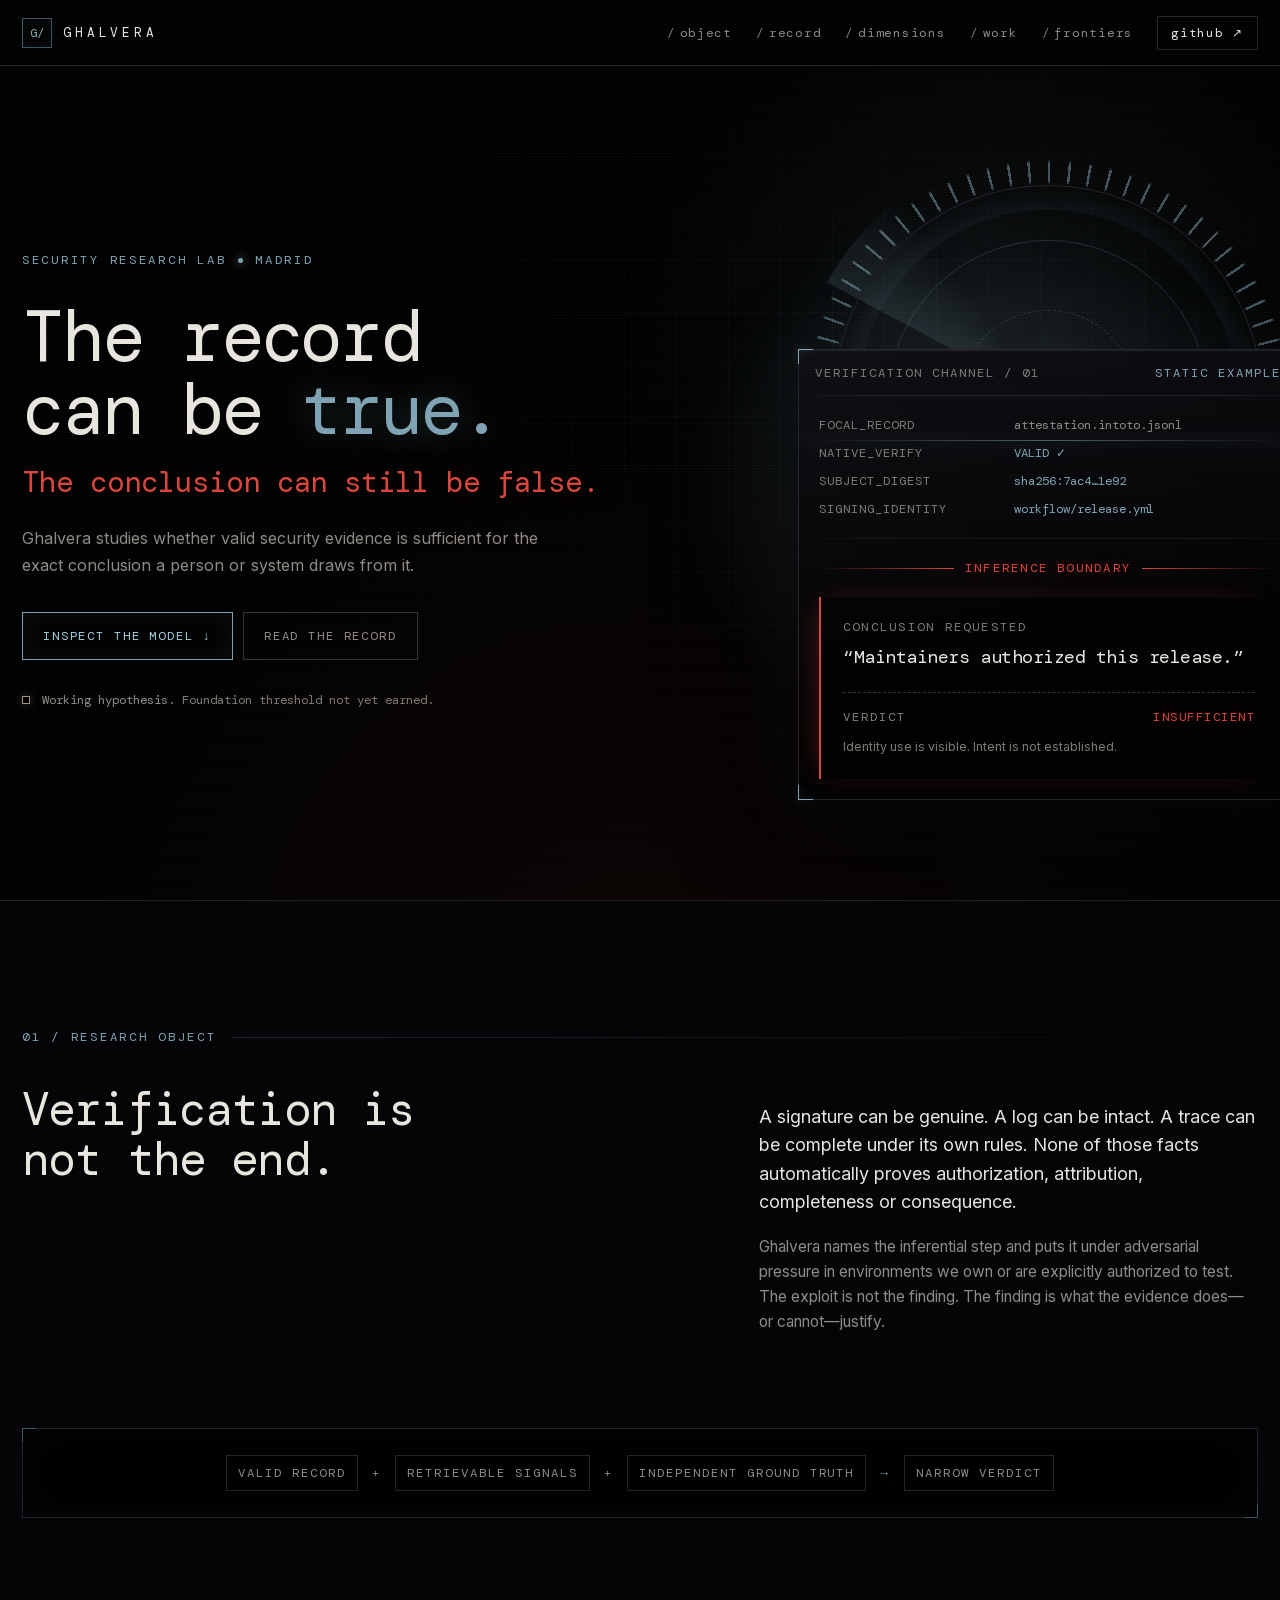
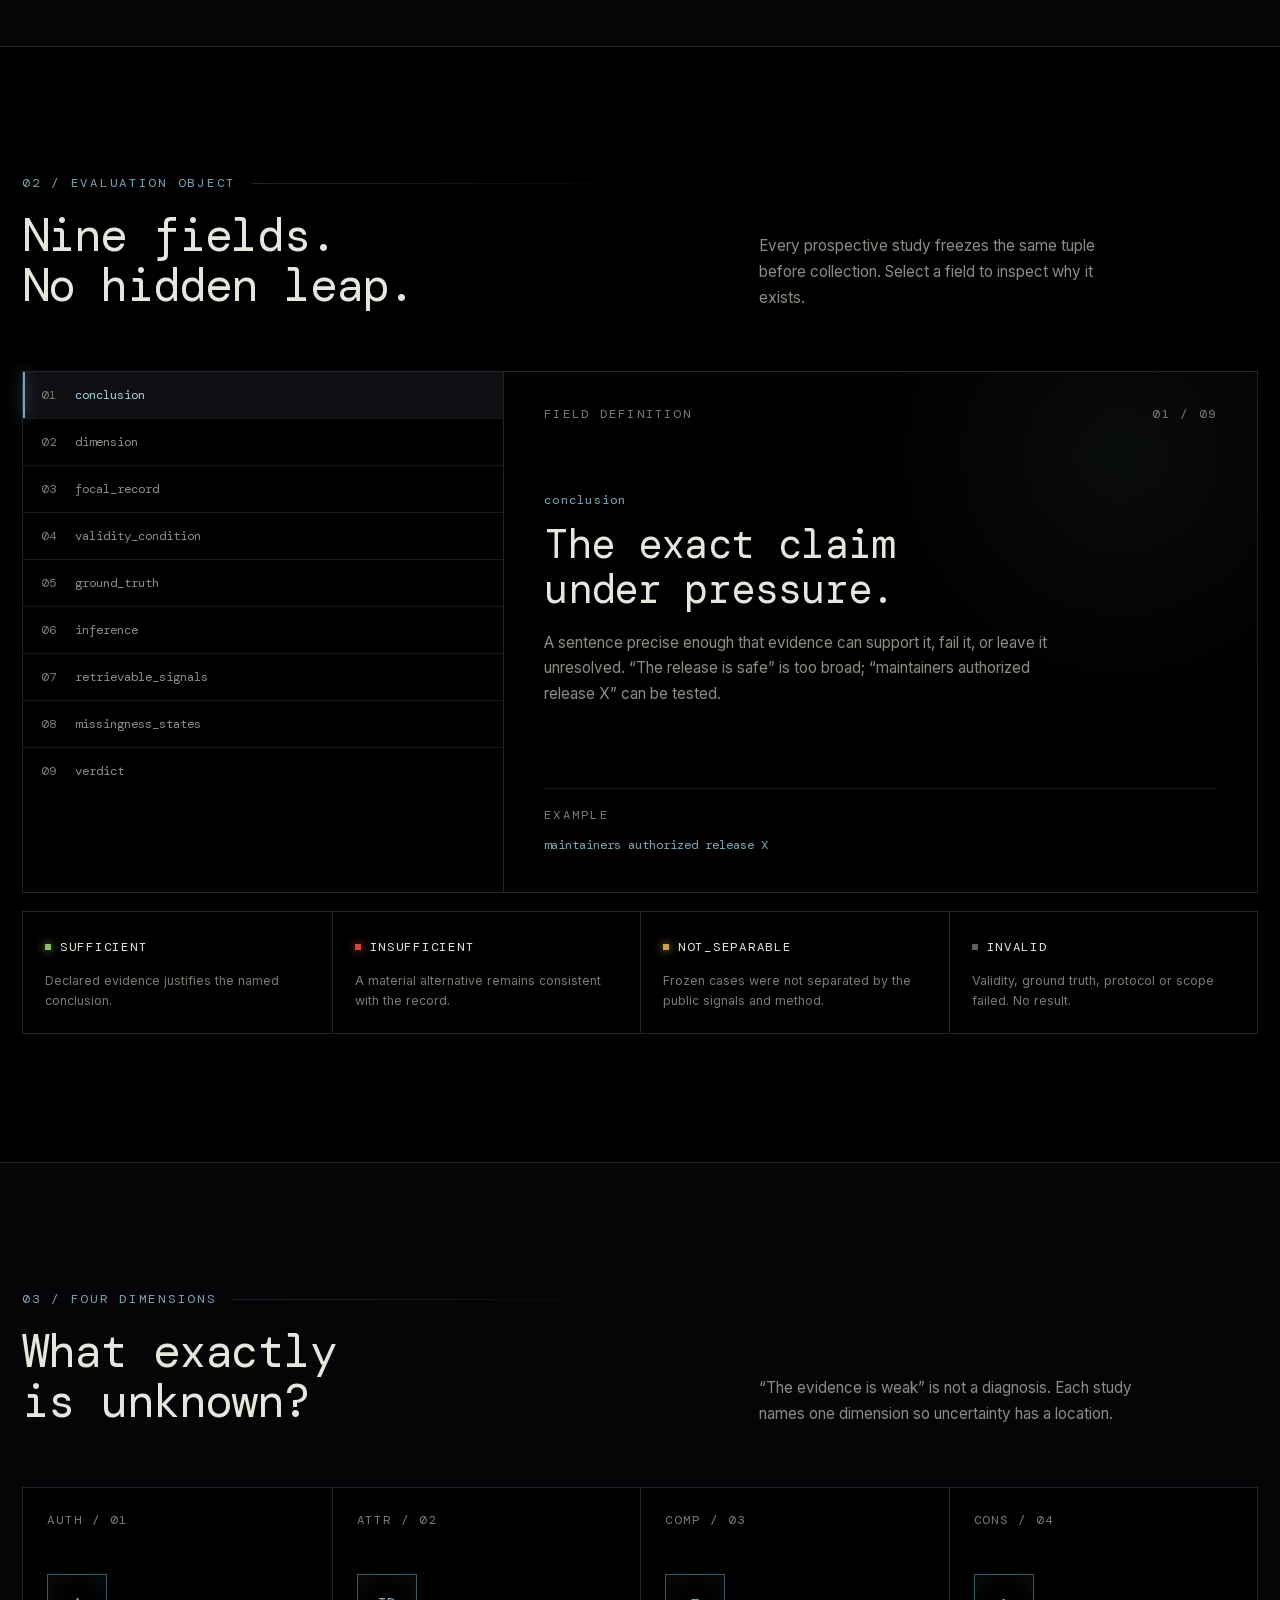
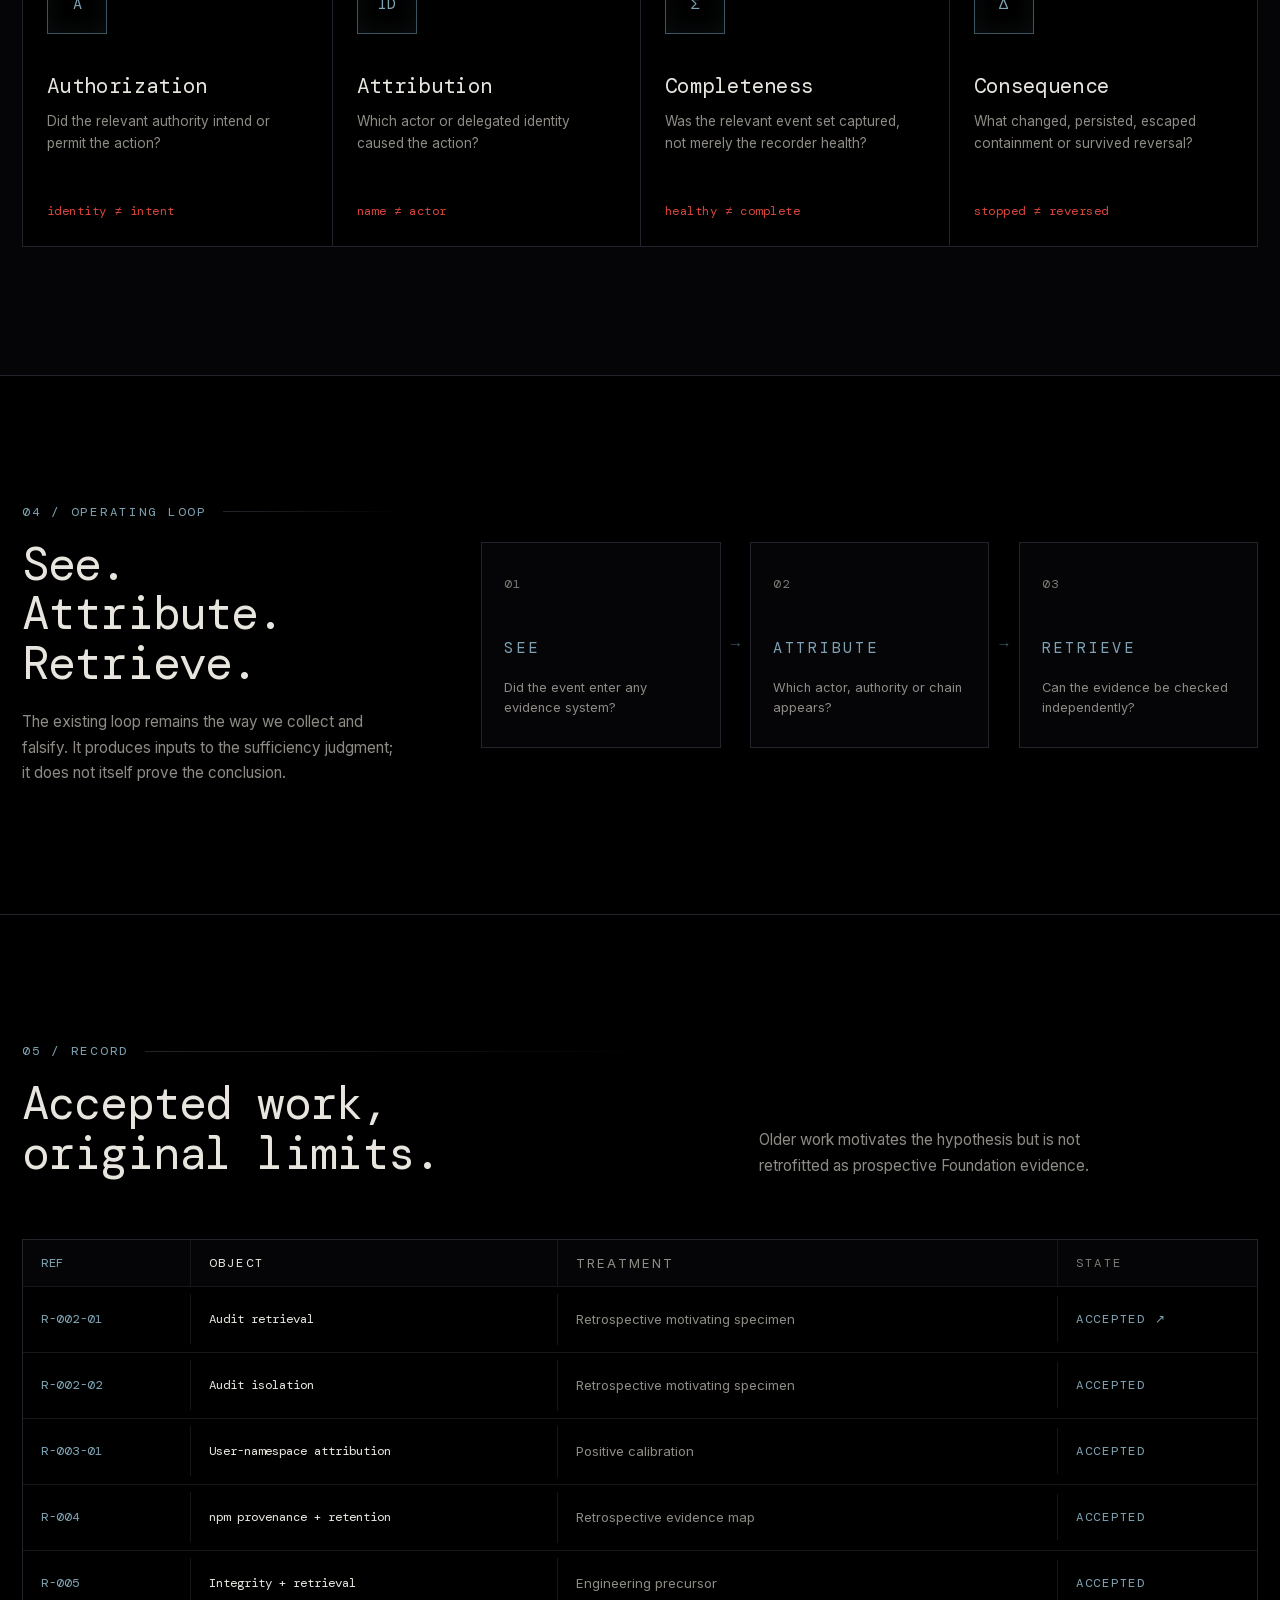
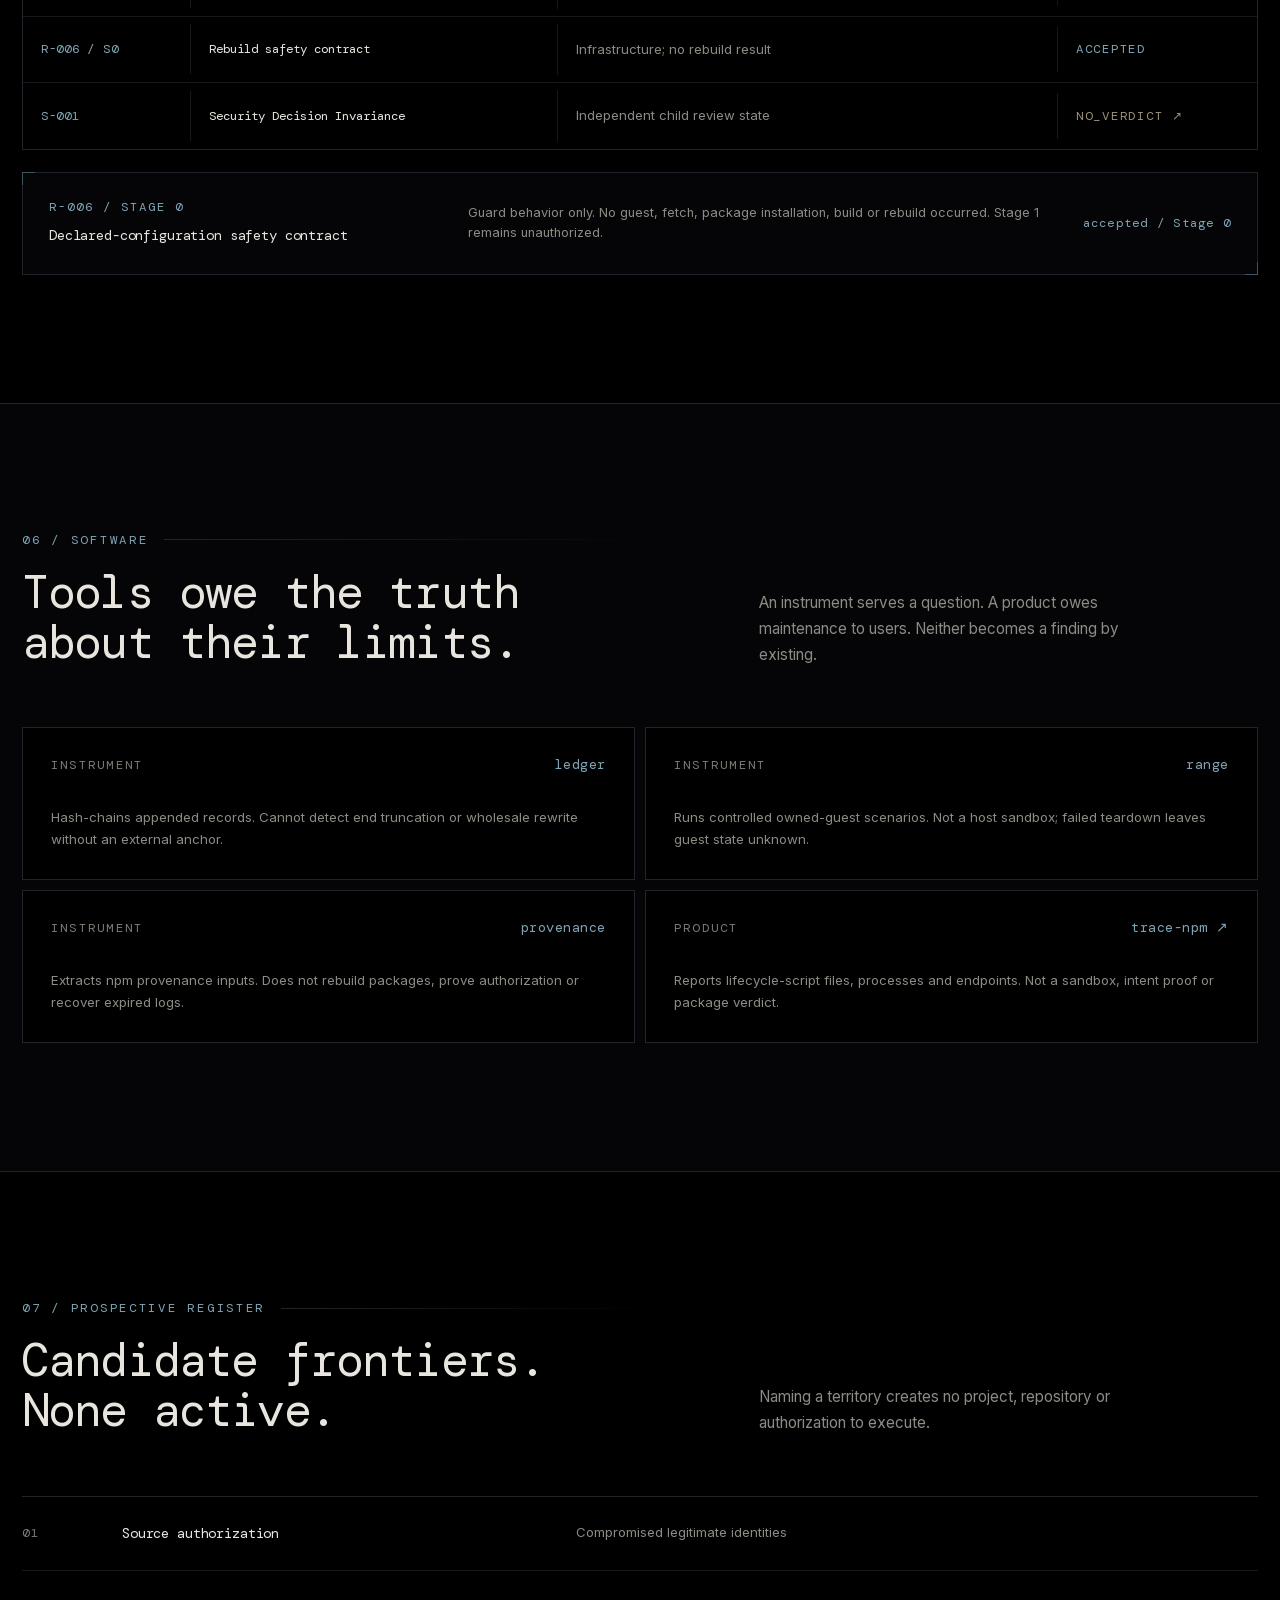
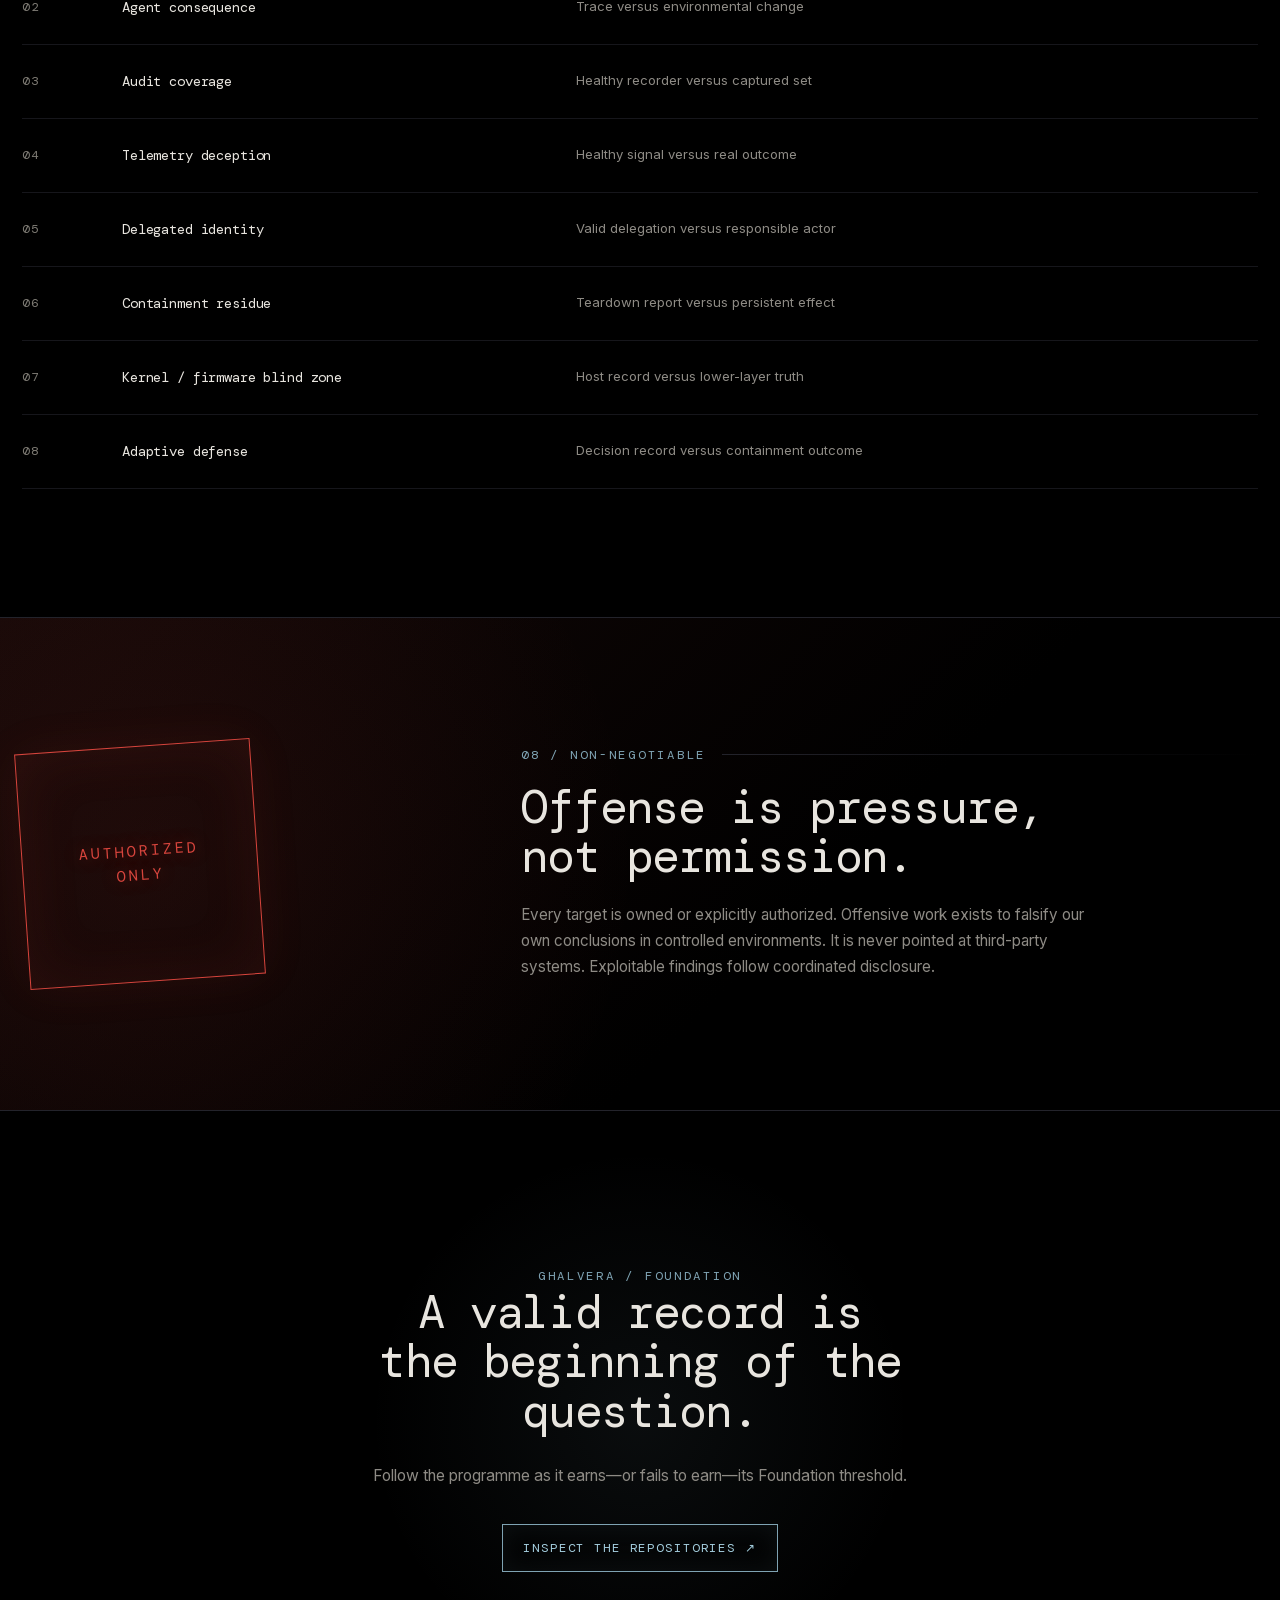
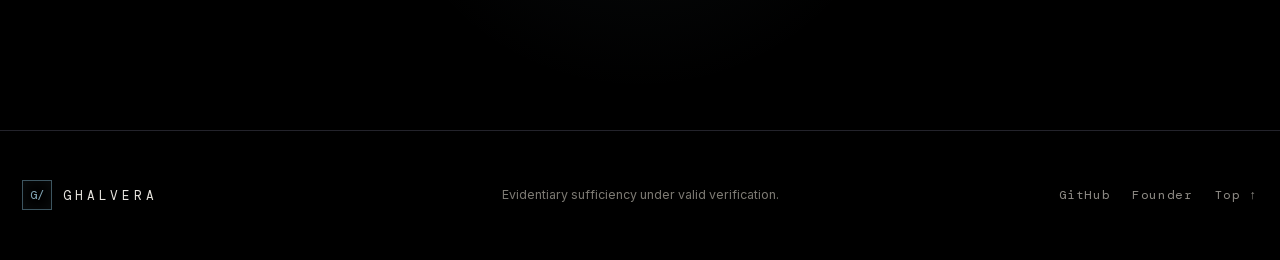
==== commit e4499b0d: "Publish the instrument visual system and the study-page repair Syncs from the ghalvera source repo a" ====
--- a/index.html
+++ b/index.html
@@ -5,7 +5,7 @@
   <meta name="viewport" content="width=device-width, initial-scale=1">
   <title>Ghalvera — The record can be true</title>
   <meta name="description" content="Ghalvera studies evidentiary sufficiency under valid verification: when a genuine security record is not enough for the conclusion attached to it.">
-  <meta name="theme-color" content="#080b0e">
+  <meta name="theme-color" content="#000000">
   <meta name="color-scheme" content="dark">
   <link rel="canonical" href="https://ghalvera.github.io/">
   <link rel="icon" href="favicon.svg" type="image/svg+xml">
@@ -43,22 +43,35 @@
         <div class="maturity"><span class="maturity-led" aria-hidden="true"></span><p><strong>Working hypothesis.</strong> Foundation threshold not yet earned.</p></div>
       </div>
 
-      <div class="verifier" role="img" aria-label="A valid record passes verification while its attached authorization conclusion remains unresolved">
-        <div class="verifier-head"><span>VERIFICATION CHANNEL / 01</span><span class="example">STATIC EXAMPLE</span></div>
-        <div class="record-block">
-          <div class="record-key">FOCAL_RECORD</div><div class="record-value">attestation.intoto.jsonl</div>
-          <div class="record-key">NATIVE_VERIFY</div><div class="record-value valid">VALID <span>✓</span></div>
-          <div class="record-key">SUBJECT_DIGEST</div><div class="record-value mono">sha256:7ac4…1e92</div>
-          <div class="record-key">SIGNING_IDENTITY</div><div class="record-value mono">workflow/release.yml</div>
+      <div class="hero-visual">
+        <div class="ambient-glow" aria-hidden="true"></div>
+        <div class="scope" aria-hidden="true">
+          <div class="scope-ticks"></div>
+          <div class="scope-wedge"></div>
+          <div class="scope-ring-outer"></div>
+          <div class="scope-ring-mid"></div>
+          <div class="scope-ring-inner"></div>
+          <div class="scope-sweep"></div>
+          <div class="scope-core">G/</div>
         </div>
-        <div class="inference-line"><span></span><b>inference boundary</b><span></span></div>
-        <div class="conclusion-block">
-          <p>CONCLUSION REQUESTED</p>
-          <h2>“Maintainers authorized this release.”</h2>
-          <div class="verdict"><span>VERDICT</span><strong>INSUFFICIENT</strong></div>
-          <p class="verdict-note">Identity use is visible. Intent is not established.</p>
+        <div class="verifier" role="img" aria-label="A valid record passes verification while its attached authorization conclusion remains unresolved">
+          <span class="corner tl" aria-hidden="true"></span><span class="corner tr" aria-hidden="true"></span><span class="corner bl" aria-hidden="true"></span><span class="corner br" aria-hidden="true"></span>
+          <div class="verifier-head"><span>VERIFICATION CHANNEL / 01</span><span class="example">STATIC EXAMPLE</span></div>
+          <div class="record-block">
+            <div class="record-key">FOCAL_RECORD</div><div class="record-value">attestation.intoto.jsonl</div>
+            <div class="record-key">NATIVE_VERIFY</div><div class="record-value valid">VALID <span>✓</span></div>
+            <div class="record-key">SUBJECT_DIGEST</div><div class="record-value mono">sha256:7ac4…1e92</div>
+            <div class="record-key">SIGNING_IDENTITY</div><div class="record-value mono">workflow/release.yml</div>
+          </div>
+          <div class="inference-line"><span></span><b>inference boundary</b><span></span></div>
+          <div class="conclusion-block">
+            <p>CONCLUSION REQUESTED</p>
+            <h2>“Maintainers authorized this release.”</h2>
+            <div class="verdict"><span>VERDICT</span><strong>INSUFFICIENT</strong></div>
+            <p class="verdict-note">Identity use is visible. Intent is not established.</p>
+          </div>
+          <div class="scanner" aria-hidden="true"></div>
         </div>
-        <div class="scanner" aria-hidden="true"></div>
       </div>
     </section>
 
@@ -120,7 +133,7 @@
       <div class="stage-zero"><div><span>R-006 / STAGE 0</span><strong>Declared-configuration safety contract</strong></div><p>Guard behavior only. No guest, fetch, package installation, build or rebuild occurred. Stage 1 remains unauthorized.</p><code>accepted / Stage 0</code></div>
     </section>
 
-    <section class="software section">
+    <section class="software section" id="software">
       <div class="section-head"><div><p class="section-index">06 / SOFTWARE</p><h2>Tools owe the truth<br>about their limits.</h2></div><p>An instrument serves a question. A product owes maintenance to users. Neither becomes a finding by existing.</p></div>
       <div class="software-grid">
         <article><div><span>INSTRUMENT</span><b>ledger</b></div><p>Hash-chains appended records. Cannot detect end truncation or wholesale rewrite without an external anchor.</p></article>
--- a/styles.css
+++ b/styles.css
@@ -1,17 +1,1011 @@
-@font-face{font-family:Inter;src:url("assets/fonts/inter-latin.woff2") format("woff2");font-weight:400 800;font-display:swap}@font-face{font-family:DMMono;src:url("assets/fonts/dm-mono-latin.woff2") format("woff2");font-weight:400;font-display:swap}
-:root{--void:#07090b;--ground:#0b0e11;--panel:#11151a;--raised:#171c22;--line:#252b32;--line-2:#343c45;--ink:#e8edf0;--muted:#929ba3;--dim:#5e6871;--cold:#7ed5e4;--cold-2:#2c94a8;--acid:#b9de66;--amber:#e4ae56;--red:#e36055;--mono:DMMono,ui-monospace,SFMono-Regular,Menlo,monospace;--sans:Inter,-apple-system,BlinkMacSystemFont,"Segoe UI",sans-serif;--shell:min(1240px,calc(100vw - 48px))}
-*{box-sizing:border-box}html{scroll-behavior:smooth}body{margin:0;background:var(--ground);color:var(--ink);font-family:var(--sans);font-size:16px;line-height:1.65;-webkit-font-smoothing:antialiased}body:before{content:"";position:fixed;inset:0;z-index:100;pointer-events:none;background-image:url("data:image/svg+xml,%3Csvg viewBox='0 0 180 180' xmlns='http://www.w3.org/2000/svg'%3E%3Cfilter id='n'%3E%3CfeTurbulence type='fractalNoise' baseFrequency='.85' numOctaves='4' stitchTiles='stitch'/%3E%3C/filter%3E%3Crect width='100%25' height='100%25' filter='url(%23n)' opacity='.16'/%3E%3C/svg%3E");opacity:.035;mix-blend-mode:screen}a{color:inherit}button{font:inherit}.sr-only{position:absolute;width:1px;height:1px;padding:0;margin:-1px;overflow:hidden;clip:rect(0,0,0,0);white-space:nowrap;border:0}.skip{position:fixed;left:15px;top:15px;z-index:1000;background:var(--cold);color:var(--void);padding:9px 14px;transform:translateY(-160%)}.skip:focus{transform:none}:focus-visible{outline:2px solid var(--cold);outline-offset:4px}
-.topbar{position:fixed;z-index:90;left:0;right:0;top:0;height:72px;padding:0 max(24px,calc((100vw - 1240px)/2));display:flex;align-items:center;justify-content:space-between;background:rgba(7,9,11,.82);backdrop-filter:blur(18px);border-bottom:1px solid rgba(126,213,228,.14)}.wordmark{display:flex;align-items:center;gap:11px;color:var(--ink);text-decoration:none;font:700 .78rem var(--sans);letter-spacing:.2em}.wordmark-mark{display:grid;place-items:center;width:32px;height:32px;border:1px solid var(--cold-2);color:var(--cold);font:400 .68rem var(--mono);letter-spacing:0}.topbar nav{display:flex;align-items:center;gap:25px}.topbar nav a{font:400 .61rem var(--mono);letter-spacing:.08em;color:var(--muted);text-decoration:none}.topbar nav a:hover{color:var(--cold)}.topbar .external{border:1px solid var(--line-2);padding:9px 13px;color:var(--ink)}.menu{display:none;background:none;border:0;width:42px;height:42px}.menu span:not(.sr-only){display:block;width:23px;height:1px;margin:7px auto;background:var(--ink)}
-.hero{position:relative;min-height:100svh;padding:150px max(24px,calc((100vw - 1240px)/2)) 85px;display:grid;grid-template-columns:1.02fr .98fr;align-items:center;gap:70px;overflow:hidden;background:radial-gradient(circle at 78% 45%,rgba(44,148,168,.09),transparent 28%),linear-gradient(180deg,var(--void),var(--ground))}.grid-field{position:absolute;inset:0;opacity:.18;background-image:linear-gradient(rgba(126,213,228,.11) 1px,transparent 1px),linear-gradient(90deg,rgba(126,213,228,.11) 1px,transparent 1px);background-size:48px 48px;mask-image:linear-gradient(90deg,transparent,#000 30%,#000 80%,transparent)}.hero-copy,.verifier{position:relative;z-index:2}.system-label,.section-index{font:400 .59rem var(--mono);letter-spacing:.16em;color:var(--cold);text-transform:uppercase}.system-label{display:flex;align-items:center;gap:12px}.system-label i{width:5px;height:5px;background:var(--acid);border-radius:50%;box-shadow:0 0 12px var(--acid)}.hero h1{font:700 clamp(4rem,7vw,7.2rem)/.88 var(--sans);letter-spacing:-.065em;margin:38px 0 15px}.hero h1 em{font-style:normal;color:var(--cold)}.counterline{font:400 clamp(1.35rem,2.4vw,2.15rem)/1.2 var(--mono);color:var(--red);letter-spacing:-.035em}.lede{max-width:600px;color:var(--muted);font-size:1.08rem}.hero-actions{display:flex;gap:10px;flex-wrap:wrap;margin:35px 0}.button{min-height:50px;padding:0 20px;display:inline-flex;align-items:center;justify-content:center;text-decoration:none;font:700 .72rem var(--sans);letter-spacing:.02em;transition:background .2s,color .2s,transform .2s}.button:hover{transform:translateY(-2px)}.button.primary{background:var(--cold);color:var(--void)}.button.primary:hover{background:#a1e7f2}.button.secondary{border:1px solid var(--line-2);color:var(--ink)}.maturity{display:flex;align-items:center;gap:12px;font:400 .67rem var(--mono);color:var(--muted)}.maturity p{margin:0}.maturity strong{color:var(--ink)}.maturity-led{width:9px;height:9px;border:1px solid var(--amber);box-shadow:0 0 10px rgba(228,174,86,.5)}
-.verifier{border:1px solid var(--line-2);background:rgba(12,16,19,.92);box-shadow:0 40px 90px rgba(0,0,0,.4);min-height:580px;overflow:hidden}.verifier-head{height:49px;padding:0 17px;display:flex;align-items:center;justify-content:space-between;border-bottom:1px solid var(--line);font:400 .56rem var(--mono);letter-spacing:.1em;color:var(--dim)}.record-block{display:grid;grid-template-columns:.8fr 1.2fr;padding:22px 20px;gap:13px;border-bottom:1px solid var(--line);font:400 .62rem var(--mono)}.record-key{color:var(--dim)}.record-value{color:#bfc7cd}.record-value.valid{color:var(--acid)}.record-value.mono{color:var(--cold)}.inference-line{height:62px;display:flex;align-items:center;gap:11px;padding:0 20px}.inference-line span{height:1px;flex:1;background:linear-gradient(90deg,transparent,var(--red))}.inference-line span:last-child{background:linear-gradient(90deg,var(--red),transparent)}.inference-line b{font:400 .52rem var(--mono);letter-spacing:.1em;color:var(--red);text-transform:uppercase}.conclusion-block{margin:0 20px;padding:25px;background:#0b0e11;border-left:2px solid var(--red)}.conclusion-block>p:first-child{font:400 .55rem var(--mono);letter-spacing:.12em;color:var(--dim)}.conclusion-block h2{font-size:1.35rem;line-height:1.3;letter-spacing:-.03em}.verdict{display:flex;justify-content:space-between;align-items:center;margin-top:27px;padding-top:18px;border-top:1px dashed var(--line-2);font:400 .58rem var(--mono);color:var(--dim)}.verdict strong{font-size:.75rem;color:var(--red);letter-spacing:.09em}.verdict-note{margin:13px 0 0;color:var(--muted);font-size:.72rem}.scanner{position:absolute;left:0;right:0;height:1px;top:20%;background:linear-gradient(90deg,transparent,var(--cold),transparent);box-shadow:0 0 15px var(--cold);opacity:.6;animation:scan 5s ease-in-out infinite}
-.section{padding:clamp(90px,11vw,155px) max(24px,calc((100vw - 1240px)/2));border-top:1px solid var(--line)}.thesis{background:var(--panel)}.thesis-grid,.section-head{display:grid;grid-template-columns:1.15fr .85fr;gap:9vw;align-items:start}.thesis-grid{margin-top:42px}.thesis h2,.section-head h2,.loop-copy h2,.safety h2,.closing h2{font:700 clamp(3.2rem,5.8vw,6rem)/.94 var(--sans);letter-spacing:-.058em;margin:0}.thesis-copy{color:var(--muted)}.thesis-copy .lead{font-size:1.25rem;color:var(--ink);line-height:1.5}.claim-rule{display:flex;align-items:center;justify-content:center;gap:16px;flex-wrap:wrap;margin-top:85px;padding:25px;border:1px solid var(--line);background:var(--ground);font:400 .57rem var(--mono);letter-spacing:.09em}.claim-rule span{padding:8px 10px;border:1px solid var(--line-2)}.claim-rule i{color:var(--muted);font-style:normal}.claim-rule b{color:var(--red);font-weight:400}
-.section-head{margin-bottom:65px;align-items:end}.section-head>p{color:var(--muted);max-width:420px;margin:0}.evaluation{background:var(--ground)}.tuple-layout{display:grid;grid-template-columns:.8fr 1.2fr;border:1px solid var(--line)}.tuple{list-style:none;margin:0;padding:0;border-right:1px solid var(--line)}.tuple li+li{border-top:1px solid var(--line)}.tuple button{width:100%;border:0;background:none;color:var(--muted);padding:16px 18px;display:flex;align-items:center;gap:19px;text-align:left;font:400 .71rem var(--mono);cursor:pointer}.tuple button span{font-size:.51rem;color:var(--dim)}.tuple button:hover,.tuple button.is-active{background:var(--raised);color:var(--cold)}.field-console{position:relative;min-height:520px;padding:35px 42px;background:radial-gradient(circle at 80% 20%,rgba(44,148,168,.08),transparent 30%),#0b0e11}.console-top{display:flex;justify-content:space-between;font:400 .55rem var(--mono);letter-spacing:.1em;color:var(--dim)}.console-key{margin-top:75px;font:400 .7rem var(--mono);color:var(--cold)}.field-console h3{font-size:clamp(2.2rem,4vw,4.1rem);line-height:1;letter-spacing:-.05em;max-width:600px}.field-console>p:not(.console-key){max-width:620px;color:var(--muted)}.console-example{position:absolute;left:42px;right:42px;bottom:36px;border-top:1px solid var(--line);padding-top:20px}.console-example span{display:block;font:400 .51rem var(--mono);color:var(--dim);margin-bottom:9px}.console-example code{color:var(--acid)}.verdict-row{display:grid;grid-template-columns:repeat(4,1fr);margin-top:20px;border:1px solid var(--line)}.verdict-row>div{padding:22px}.verdict-row>div+div{border-left:1px solid var(--line)}.verdict-row b{font:400 .62rem var(--mono);letter-spacing:.08em}.verdict-row p{font-size:.72rem;color:var(--muted);margin:10px 0 0}.dot{display:inline-block;width:7px;height:7px;margin-right:8px}.sufficient{background:var(--acid)}.insufficient{background:var(--red)}.separate{background:var(--amber)}.invalid{background:var(--dim)}
-.dimensions{background:var(--panel)}.dimension-grid{display:grid;grid-template-columns:repeat(4,1fr);border:1px solid var(--line)}.dimension-grid article{min-height:370px;padding:24px;display:flex;flex-direction:column}.dimension-grid article+article{border-left:1px solid var(--line)}.dimension-grid article>span{font:400 .53rem var(--mono);color:var(--dim)}.dimension-glyph{width:64px;height:64px;margin:48px 0 40px;border:1px solid var(--cold-2);display:grid;place-items:center;color:var(--cold);font:400 1rem var(--mono);box-shadow:inset 0 0 20px rgba(44,148,168,.1)}.dimension-grid h3{font-size:1.5rem;letter-spacing:-.03em}.dimension-grid p{color:var(--muted);font-size:.85rem}.dimension-grid code{margin-top:auto;color:var(--red);font-size:.65rem}.loop-section{display:grid;grid-template-columns:.68fr 1.32fr;gap:7vw;background:var(--void)}.loop-copy p:last-child{color:var(--muted)}.loop-diagram{display:flex;align-items:stretch}.loop-diagram div{flex:1;border:1px solid var(--line);padding:28px 22px}.loop-diagram i{align-self:center;color:var(--red);font-style:normal;margin:0 8px}.loop-diagram span{font:400 .52rem var(--mono);color:var(--dim)}.loop-diagram b{display:block;font:400 1rem var(--mono);color:var(--cold);margin:45px 0 22px}.loop-diagram p{font-size:.75rem;color:var(--muted)}
-.work{background:var(--ground)}.work-table{overflow-x:auto;border:1px solid var(--line)}.work-table+.stage-zero{margin-top:25px}.work-row{min-width:780px;min-height:70px;display:grid;grid-template-columns:.5fr 1.1fr 1.5fr .6fr;align-items:center;text-decoration:none;border-bottom:1px solid var(--line);font-size:.78rem}.work-row:last-child{border-bottom:0}.work-row>*{padding:16px 18px}.work-row>*+*{border-left:1px solid var(--line)}.work-row.header{min-height:40px;background:var(--raised);font:400 .52rem var(--mono);letter-spacing:.1em;color:var(--dim)}a.work-row:hover{background:var(--panel)}.work-row span:first-child{font-family:var(--mono);color:var(--cold)}.work-row strong{font:400 .56rem var(--mono);color:var(--acid)}.work-row .muted-state{color:var(--amber)}.stage-zero{display:grid;grid-template-columns:1fr 1.5fr auto;gap:30px;align-items:center;padding:26px;border:1px solid var(--line);background:var(--panel)}.stage-zero div span{display:block;font:400 .52rem var(--mono);color:var(--cold)}.stage-zero strong{font-size:.88rem}.stage-zero p{font-size:.76rem;color:var(--muted);margin:0}.stage-zero code{color:var(--acid);font-size:.6rem}
-.software{background:var(--panel)}.software-grid{display:grid;grid-template-columns:1fr 1fr;gap:12px}.software-grid article,.software-grid>a{padding:28px;border:1px solid var(--line);background:var(--ground);text-decoration:none}.software-grid>a:hover{border-color:var(--cold-2)}.software-grid div{display:flex;justify-content:space-between}.software-grid span{font:400 .51rem var(--mono);color:var(--dim)}.software-grid b{font:400 .8rem var(--mono);color:var(--cold)}.software-grid p{margin:35px 0 0;color:var(--muted);font-size:.8rem}.frontiers{background:var(--ground)}.frontier-list{border-top:1px solid var(--line)}.frontier-list div{display:grid;grid-template-columns:.25fr 1fr 1.5fr;align-items:center;min-height:75px;border-bottom:1px solid var(--line);transition:background .2s}.frontier-list div:hover{background:var(--panel)}.frontier-list span{font:400 .54rem var(--mono);color:var(--dim)}.frontier-list b{font-size:.88rem}.frontier-list p{margin:0;color:var(--muted);font-size:.8rem}
-.safety{display:grid;grid-template-columns:.7fr 1.3fr;gap:9vw;background:linear-gradient(135deg,#21100f,var(--void) 58%)}.safety-mark{width:250px;height:250px;border:1px solid var(--red);display:grid;place-items:center;text-align:center;color:var(--red);font:400 1rem/1.5 var(--mono);letter-spacing:.18em;transform:rotate(-4deg);box-shadow:inset 0 0 50px rgba(227,96,85,.09)}.safety>div:last-child>p:last-child{color:var(--muted);max-width:700px}.closing{text-align:center;min-height:650px;display:grid;place-items:center;align-content:center;background:radial-gradient(circle at 50% 50%,rgba(44,148,168,.1),transparent 35%),var(--void)}.closing h2{max-width:950px}.closing>p:not(.section-index){color:var(--muted);margin:25px 0 35px}footer{min-height:140px;padding:35px max(24px,calc((100vw - 1240px)/2));border-top:1px solid var(--line);display:grid;grid-template-columns:1fr auto 1fr;align-items:center;font-size:.69rem}footer p{color:var(--dim);margin:0}footer>div{display:flex;justify-content:flex-end;gap:22px}footer>div a{color:var(--muted);text-decoration:none}
-@keyframes scan{0%,100%{top:17%;opacity:0}15%{opacity:.65}70%{opacity:.65}85%{top:87%;opacity:0}}
-@media(max-width:1000px){.topbar nav{position:absolute;top:72px;left:0;right:0;background:rgba(7,9,11,.98);border-bottom:1px solid var(--line);padding:20px 24px;flex-direction:column;align-items:stretch}.topbar.js-ready .menu{display:block}.topbar.js-ready nav{display:none}.topbar.js-ready.is-open nav{display:flex}.topbar nav a{padding:10px}.topbar .external{text-align:center}.hero{grid-template-columns:1fr;padding-top:130px}.verifier{width:min(680px,100%);margin:auto}.thesis-grid,.section-head,.loop-section,.safety{grid-template-columns:1fr}.tuple-layout{grid-template-columns:1fr}.tuple{border-right:0;border-bottom:1px solid var(--line);display:grid;grid-template-columns:repeat(3,1fr)}.tuple li+li{border-top:0}.tuple li{border:1px solid var(--line)}.verdict-row,.dimension-grid{grid-template-columns:1fr 1fr}.dimension-grid article:nth-child(3){border-left:0;border-top:1px solid var(--line)}.dimension-grid article:nth-child(4){border-top:1px solid var(--line)}.loop-diagram{margin-top:20px}.stage-zero{grid-template-columns:1fr}footer{grid-template-columns:1fr;text-align:center;gap:20px}footer .wordmark,footer>div{justify-content:center}}
-@media(max-width:680px){.hero,.section{padding-left:18px;padding-right:18px}.hero h1{font-size:clamp(3.5rem,16vw,5.5rem)}.hero-actions{flex-direction:column}.button{width:100%}.verifier{min-height:auto}.record-block{grid-template-columns:1fr}.record-key{margin-top:7px}.tuple{grid-template-columns:1fr 1fr}.field-console{padding:28px 22px}.console-example{position:static;margin-top:45px}.verdict-row,.dimension-grid,.software-grid{grid-template-columns:1fr}.verdict-row>div+div,.dimension-grid article+article{border-left:0;border-top:1px solid var(--line)}.dimension-grid article{min-height:310px}.loop-diagram{flex-direction:column}.loop-diagram i{transform:rotate(90deg);margin:8px}.frontier-list div{grid-template-columns:.25fr 1fr}.frontier-list p{grid-column:2}.safety-mark{width:190px;height:190px}.section-head h2,.thesis h2,.loop-copy h2,.safety h2,.closing h2{font-size:clamp(2.8rem,13vw,4.2rem)}}
-.tuple-layout>*{min-width:0}.tuple button{min-width:0;overflow-wrap:anywhere}.verifier-head .example{color:var(--cold)}
-@media(prefers-reduced-motion:reduce){html{scroll-behavior:auto}*,*:before,*:after{animation-duration:.01ms!important;animation-iteration-count:1!important;transition-duration:.01ms!important}}
+/* ============================================================================
+   GHALVERA — visual system
+
+   An instrument, not an interface.
+
+   Three commitments, and every rule below follows from them:
+
+   1. TRUE BLACK. The page ground is #000. Panels are lifted off it by a few
+      points of luminance and a hairline, never by a heavy fill. Depth comes
+      from stacked shadow and a single inset highlight, not from blur.
+
+   2. MONOSPACE IS THE VOICE. Display type, structure, labels and data are all
+      DM Mono. Inter appears only where continuous prose has to be read
+      comfortably. A laboratory that studies records should be set in the
+      typeface records are written in — and it is the single thing that keeps
+      this page from reading as a generic dark product site.
+
+   3. COLOUR MEANS SOMETHING. Two semantic colours carry the argument:
+
+        HELD    cold steel  --held     verified, intact, still standing
+        CROSSED signal red  --crossed  broken, insufficient, did not hold
+
+      The four verdict colours appear ONLY where a verdict is rendered.
+      Nothing on this page is coloured for decoration. If something is red, it
+      means something did not hold.
+
+   The hero panel is a hand-authored illustration and says so. It is never
+   dressed as live telemetry — the site's own tests forbid it, which is the
+   correct rule for a laboratory whose subject is evidence that overstates
+   itself.
+   ========================================================================= */
+
+@font-face {
+  font-family: Inter;
+  src: url("assets/fonts/inter-latin.woff2") format("woff2");
+  font-weight: 400 800;
+  font-display: swap;
+}
+
+@font-face {
+  font-family: DMMono;
+  src: url("assets/fonts/dm-mono-latin.woff2") format("woff2");
+  font-weight: 400;
+  font-display: swap;
+}
+
+:root {
+  color-scheme: dark;
+
+  /* ground — true black, then three barely-lifted surfaces */
+  --void: #000000;
+  --ground: #050507;
+  --raised: #0e0e13;
+
+  /* hairlines. The lattice everything sits on. */
+  --line: #16161b;
+  --line-2: #23232b;
+  --line-3: #32323c;
+
+  /* ink — bone, not white. A clinical white reads as a document; bone reads
+     as a lit panel. */
+  --ink: #e8e5df;
+  --ink-2: #8e8b85;
+  /* 4.90:1 on true black. The previous #5f5c57 measured 3.16:1 and failed AA
+     for normal text everywhere it was used, which was every instrument label
+     on the page. Found by review 2026-08-23. */
+  --ink-3: #7d7a73;
+
+  /* the two semantic colours */
+  --held: #7fa3b3;
+  --held-lit: #a3cddd;
+  --held-dim: #3d5560;
+  --crossed: #d8453d;
+  --crossed-dim: #6b2320;
+
+  /* verdict palette — permitted ONLY in verdict contexts */
+  --v-sufficient: #8fbf6a;
+  --v-insufficient: var(--crossed);
+  --v-separable: #c9a24d;
+  --v-invalid: #5f5c57;
+
+  /* Programme state, which is NOT a verdict. A working hypothesis and a
+     review state of NO_VERDICT are not the NOT_SEPARABLE verdict, and giving
+     all three the same amber made one colour mean three things — a violation
+     of commitment 3 inside the rules that state it. Found by review
+     2026-08-23. This token is deliberately outside the verdict palette. */
+  --pending: #9a8f78;
+
+  --mono: DMMono, ui-monospace, SFMono-Regular, Menlo, Consolas, monospace;
+  --sans: Inter, -apple-system, BlinkMacSystemFont, "Segoe UI", sans-serif;
+
+  --gutter: max(22px, calc((100vw - 1240px) / 2));
+  --ease: cubic-bezier(0.16, 1, 0.3, 1);
+}
+
+* { box-sizing: border-box; }
+html { scroll-behavior: smooth; -webkit-text-size-adjust: 100%; }
+
+body {
+  margin: 0;
+  background: var(--void);
+  color: var(--ink);
+  font-family: var(--mono);
+  font-size: 15.5px;
+  line-height: 1.62;
+  -webkit-font-smoothing: antialiased;
+  overflow-x: clip;
+}
+
+/* Panel texture: a 1-in-3 scanline. Not a screen effect — it is what gives the
+   black a surface instead of a void, and it is the page's quietest signature. */
+body::before {
+  content: "";
+  position: fixed;
+  inset: 0;
+  z-index: 100;
+  pointer-events: none;
+  background: repeating-linear-gradient(
+    to bottom,
+    rgba(232, 229, 223, 0.016) 0 1px,
+    transparent 1px 3px
+  );
+}
+
+/* Film grain, layered over the scanline at very low opacity. */
+body::after {
+  content: "";
+  position: fixed;
+  inset: 0;
+  z-index: 101;
+  pointer-events: none;
+  opacity: 0.03;
+  mix-blend-mode: screen;
+  background-image: url("data:image/svg+xml,%3Csvg viewBox='0 0 180 180' xmlns='http://www.w3.org/2000/svg'%3E%3Cfilter id='n'%3E%3CfeTurbulence type='fractalNoise' baseFrequency='.85' numOctaves='4' stitchTiles='stitch'/%3E%3C/filter%3E%3Crect width='100%25' height='100%25' filter='url(%23n)' opacity='.16'/%3E%3C/svg%3E");
+}
+
+a { color: inherit; }
+button { font: inherit; }
+/* Steel, not red. Selection is chrome; red is reserved for a boundary that
+   did not hold. Raised twice by review 2026-08-23 — an inherited signature
+   is not a reason to keep contradicting commitment 3. */
+::selection { background: var(--held); color: var(--void); }
+
+.sr-only {
+  position: absolute;
+  width: 1px; height: 1px;
+  padding: 0; margin: -1px;
+  overflow: hidden;
+  clip: rect(0, 0, 0, 0);
+  white-space: nowrap;
+  border: 0;
+}
+
+.skip {
+  position: fixed;
+  left: 15px; top: 15px;
+  z-index: 1000;
+  background: var(--ink);
+  color: var(--void);
+  padding: 9px 14px;
+  text-decoration: none;
+  font-size: 0.775rem;
+  letter-spacing: 0.12em;
+  text-transform: uppercase;
+  transform: translateY(-160%);
+}
+.skip:focus { transform: none; }
+/* Steel, not red: a focus ring is chrome, and red on this site means a
+   boundary did not hold. 2px for visibility on true black. Found by
+   review 2026-08-23. */
+:focus-visible { outline: 2px solid var(--held); outline-offset: 3px; }
+
+/* ==========================================================================
+   corner brackets
+
+   Incomplete framing. Four ticks at the corners read as a region under active
+   inspection; a closed rectangle reads as a box. Used at full strength on the
+   hero instrument and as a two-corner accent elsewhere.
+   ========================================================================= */
+.corner {
+  position: absolute;
+  width: 15px; height: 15px;
+  border: 0 solid var(--held);
+  pointer-events: none;
+  filter: drop-shadow(0 0 5px rgba(127, 163, 179, 0.5));
+}
+.corner.tl { left: -1px; top: -1px; border-top-width: 1.5px; border-left-width: 1.5px; }
+.corner.tr { right: -1px; top: -1px; border-top-width: 1.5px; border-right-width: 1.5px; }
+.corner.bl { left: -1px; bottom: -1px; border-bottom-width: 1.5px; border-left-width: 1.5px; }
+.corner.br { right: -1px; bottom: -1px; border-bottom-width: 1.5px; border-right-width: 1.5px; }
+.corner.small { width: 9px; height: 9px; }
+
+/* ==========================================================================
+   masthead
+   ========================================================================= */
+.topbar {
+  position: fixed;
+  z-index: 90;
+  left: 0; right: 0; top: 0;
+  height: 66px;
+  padding: 0 var(--gutter);
+  display: flex;
+  align-items: center;
+  justify-content: space-between;
+  background: color-mix(in srgb, var(--void) 88%, transparent);
+  backdrop-filter: blur(14px);
+  border-bottom: 1px solid var(--line-2);
+}
+
+.wordmark {
+  display: flex;
+  align-items: center;
+  gap: 11px;
+  color: var(--ink);
+  text-decoration: none;
+  font: 400 0.8rem var(--mono);
+  letter-spacing: 0.3em;
+}
+
+.wordmark-mark {
+  display: grid;
+  place-items: center;
+  width: 30px; height: 30px;
+  border: 1px solid var(--held-dim);
+  color: var(--held);
+  font: 400 0.775rem var(--mono);
+  letter-spacing: 0;
+  box-shadow: inset 0 0 14px rgba(127, 163, 179, 0.08);
+}
+
+.topbar nav { display: flex; align-items: center; gap: 24px; }
+.topbar nav a {
+  font: 400 0.775rem var(--mono);
+  letter-spacing: 0.14em;
+  color: var(--ink-2);
+  text-decoration: none;
+  transition: color 0.2s var(--ease);
+}
+/* The slash prefix is the lab's own mark, carried into the navigation. */
+.topbar nav a::before { content: "/"; color: var(--ink-3); margin-right: 0.34em; }
+.topbar nav a:hover { color: var(--held-lit); }
+.topbar .external {
+  border: 1px solid var(--line-2);
+  padding: 8px 13px;
+  color: var(--ink);
+  transition: border-color 0.2s var(--ease), color 0.2s var(--ease);
+}
+.topbar .external::before { content: none; }
+.topbar .external:hover { border-color: var(--held-dim); color: var(--held-lit); }
+
+.menu { display: none; background: none; border: 0; width: 42px; height: 42px; }
+.menu span:not(.sr-only) { display: block; width: 22px; height: 1px; margin: 7px auto; background: var(--ink); }
+
+/* ==========================================================================
+   hero
+   ========================================================================= */
+.hero {
+  position: relative;
+  min-height: 100svh;
+  padding: 140px var(--gutter) 80px;
+  display: grid;
+  grid-template-columns: 1.02fr 0.98fr;
+  align-items: center;
+  gap: 60px;
+  overflow: hidden;
+  background:
+    radial-gradient(circle at 78% 40%, rgba(127, 163, 179, 0.09), transparent 34%),
+    radial-gradient(circle at 50% 112%, rgba(216, 69, 61, 0.05), transparent 55%),
+    var(--void);
+}
+
+.grid-field {
+  position: absolute;
+  inset: 0;
+  opacity: 0.75;
+  background-image:
+    linear-gradient(rgba(127, 163, 179, 0.06) 1px, transparent 1px),
+    linear-gradient(90deg, rgba(127, 163, 179, 0.06) 1px, transparent 1px);
+  background-size: 52px 52px;
+  mask-image: radial-gradient(ellipse at 70% 45%, #000 10%, transparent 72%);
+  -webkit-mask-image: radial-gradient(ellipse at 70% 45%, #000 10%, transparent 72%);
+}
+
+.hero-copy, .hero-visual { position: relative; z-index: 2; }
+
+.system-label, .section-index {
+  font: 400 0.775rem var(--mono);
+  letter-spacing: 0.22em;
+  color: var(--ink-3);
+  text-transform: uppercase;
+  margin: 0;
+}
+.system-label { display: flex; align-items: center; gap: 12px; color: var(--held); }
+.system-label i {
+  width: 5px; height: 5px;
+  background: var(--held);
+  border-radius: 50%;
+  box-shadow: 0 0 10px var(--held);
+}
+
+/* The headline is monospace and large. Big mono is unusual, which is the
+   point: it reads as a machine's own voice rather than a marketing display
+   face, and it is the loudest carrier of this lab's identity. */
+.hero h1 {
+  font: 400 clamp(2.5rem, 5.6vw, 4.5rem)/1.02 var(--mono);
+  letter-spacing: -0.045em;
+  margin: 32px 0 18px;
+  text-wrap: balance;
+}
+.hero h1 em {
+  font-style: normal;
+  color: var(--held);
+  text-shadow: 0 0 34px rgba(127, 163, 179, 0.34);
+}
+
+.counterline {
+  font: 400 clamp(1.2rem, 2.3vw, 1.95rem)/1.18 var(--mono);
+  color: var(--crossed);
+  letter-spacing: -0.035em;
+  margin: 0 0 26px;
+  text-shadow: 0 0 30px rgba(216, 69, 61, 0.26);
+}
+
+.lede {
+  max-width: 52ch;
+  color: var(--ink-2);
+  font-family: var(--sans);
+  font-size: 1rem;
+  line-height: 1.7;
+  margin: 0 0 32px;
+}
+
+.hero-actions { display: flex; gap: 10px; flex-wrap: wrap; margin: 0 0 32px; }
+
+.button {
+  min-height: 48px;
+  padding: 0 20px;
+  display: inline-flex;
+  align-items: center;
+  justify-content: center;
+  white-space: nowrap;
+  text-decoration: none;
+  font: 400 0.775rem var(--mono);
+  letter-spacing: 0.15em;
+  text-transform: uppercase;
+  transition: background 0.22s var(--ease), color 0.22s var(--ease),
+              border-color 0.22s var(--ease), box-shadow 0.22s var(--ease);
+}
+.button.primary {
+  background: transparent;
+  border: 1px solid var(--held);
+  color: var(--held-lit);
+  box-shadow: inset 0 0 24px rgba(127, 163, 179, 0.08);
+}
+.button.primary:hover {
+  background: var(--held);
+  color: var(--void);
+  box-shadow: 0 0 30px rgba(127, 163, 179, 0.32);
+}
+.button.secondary { border: 1px solid var(--line-3); color: var(--ink-2); }
+.button.secondary:hover { border-color: var(--ink-2); color: var(--ink); }
+
+.maturity {
+  display: flex;
+  align-items: center;
+  gap: 12px;
+  font: 400 0.775rem var(--mono);
+  color: var(--ink-3);
+}
+.maturity p { margin: 0; }
+.maturity strong { color: var(--ink-2); font-weight: 400; }
+.maturity-led {
+  width: 8px; height: 8px;
+  flex-shrink: 0;
+  border: 1px solid var(--pending);
+  box-shadow: 0 0 9px rgba(154, 143, 120, 0.4);
+}
+
+/* -- the hero instrument ---------------------------------------------------
+   A radial scope behind a hand-authored verification panel. The scope carries
+   no data and asserts nothing; it is the instrument's housing. The panel
+   states that it is a static example, because it is one. */
+.hero-visual { width: 100%; height: 640px; justify-self: end; }
+
+.ambient-glow {
+  position: absolute;
+  width: 680px; height: 680px;
+  right: -60px; top: -10px;
+  background: radial-gradient(circle, rgba(127, 163, 179, 0.16), transparent 62%);
+  filter: blur(8px);
+  pointer-events: none;
+}
+
+.scope { position: absolute; right: -40px; top: -10px; width: 500px; height: 500px; z-index: 1; }
+.scope-ticks {
+  position: absolute; inset: 0;
+  border-radius: 50%;
+  background: repeating-conic-gradient(rgba(127, 163, 179, 0.5) 0deg 0.6deg, transparent 0.6deg 5deg);
+  mask-image: radial-gradient(circle, transparent 61%, #000 62%, #000 67%, transparent 68%);
+  -webkit-mask-image: radial-gradient(circle, transparent 61%, #000 62%, #000 67%, transparent 68%);
+}
+/* The red sector is gone. A conic wedge in --crossed on a radial scope is the
+   visual form of a DETECTION -- it says something was found and did not hold,
+   on a page where red carries exactly that meaning, in a graphic that measures
+   nothing. Found by rereview 2026-08-23. A neutral steel arc marks the same
+   quadrant without claiming a reading. */
+.scope-wedge {
+  position: absolute; inset: 0;
+  border-radius: 50%;
+  background: conic-gradient(from 298deg, rgba(127, 163, 179, 0.16), rgba(127, 163, 179, 0) 26deg);
+  mix-blend-mode: screen;
+}
+.scope-ring-outer { position: absolute; inset: 7%; border-radius: 50%; border: 1px solid var(--line-2); }
+.scope-ring-mid {
+  position: absolute; inset: 18%;
+  border-radius: 50%;
+  border: 1px solid rgba(127, 163, 179, 0.22);
+}
+.scope-ring-inner { position: absolute; inset: 32%; border-radius: 50%; border: 1px dashed rgba(127, 163, 179, 0.24); }
+/* The sweep is gone. A rotating leading edge is radar grammar: it reads as an
+   instrument acquiring, on an element that acquires nothing. Motion on this
+   page is now confined to .scanner, which lives inside the panel that declares
+   itself a STATIC EXAMPLE -- an animated illustration is honest when the
+   illustration is labelled. Found by rereview 2026-08-23. */
+.scope-sweep {
+  position: absolute; inset: 7%;
+  border-radius: 50%;
+  background: radial-gradient(circle, transparent 62%, rgba(127, 163, 179, 0.06) 63%, transparent 70%);
+}
+.scope-core {
+  position: absolute; left: 50%; top: 50%;
+  transform: translate(-50%, -50%);
+  width: 74px; height: 74px;
+  border: 1px solid var(--held-dim);
+  border-radius: 50%;
+  display: grid;
+  place-items: center;
+  background: var(--void);
+  color: var(--held);
+  font: 400 1.1rem var(--mono);
+  z-index: 3;
+  box-shadow: 0 0 44px rgba(127, 163, 179, 0.22), inset 0 0 20px rgba(127, 163, 179, 0.09);
+}
+
+/* An evidence chip carrying a specimen ID and three rows of hex once sat here,
+   in --held, the colour reserved for "verified". Review 2026-08-23 blocked it:
+   invented bytes labelled EVIDENCE, beside the contracted panel, are a
+   hand-authored illustration dressed as a measurement — precisely the failure
+   this laboratory studies. Removed rather than softened, because a decorative
+   readout that merely looks less like data is still a readout. The scope
+   remains as housing: rings, ticks and a sweep assert no value. */
+
+.verifier {
+  position: absolute;
+  right: -40px; bottom: 0;
+  width: 500px;
+  z-index: 4;
+  border: 1px solid var(--line-2);
+  background: linear-gradient(168deg, var(--raised), var(--void) 72%);
+  box-shadow:
+    0 50px 100px rgba(0, 0, 0, 0.7),
+    0 0 90px rgba(127, 163, 179, 0.07),
+    inset 0 1px 0 rgba(127, 163, 179, 0.14);
+}
+
+.verifier-head {
+  height: 46px;
+  padding: 0 16px;
+  display: flex;
+  align-items: center;
+  justify-content: space-between;
+  border-bottom: 1px solid transparent;
+  border-image: linear-gradient(90deg, transparent, var(--line-2) 14%, var(--line-2) 86%, transparent) 1;
+  font: 400 0.775rem var(--mono);
+  letter-spacing: 0.16em;
+  color: var(--ink-3);
+}
+.verifier-head .example { color: var(--held); }
+
+.record-block {
+  display: grid;
+  grid-template-columns: 0.82fr 1.18fr;
+  padding: 21px 20px;
+  gap: 12px;
+  border-bottom: 1px solid transparent;
+  border-image: linear-gradient(90deg, transparent, var(--line) 14%, var(--line) 86%, transparent) 1;
+  font: 400 0.775rem var(--mono);
+}
+.record-key { color: var(--ink-3); letter-spacing: 0.08em; }
+/* Digits align in a column, as they would on a real readout. */
+.record-value { color: var(--ink-2); font-variant-numeric: tabular-nums; }
+.record-value.valid { color: var(--held); text-shadow: 0 0 14px rgba(127, 163, 179, 0.4); }
+.record-value.mono { color: var(--held); }
+
+/* The boundary the whole laboratory is about: everything above verified,
+   everything below is inference. */
+.inference-line { height: 58px; display: flex; align-items: center; gap: 11px; padding: 0 20px; }
+.inference-line span { height: 1px; flex: 1; background: linear-gradient(90deg, transparent, var(--crossed)); }
+.inference-line span:last-child { background: linear-gradient(90deg, var(--crossed), transparent); }
+.inference-line b {
+  font: 400 0.775rem var(--mono);
+  letter-spacing: 0.18em;
+  color: var(--crossed);
+  text-transform: uppercase;
+  text-shadow: 0 0 12px rgba(216, 69, 61, 0.4);
+}
+
+.conclusion-block {
+  position: relative;
+  margin: 0 20px 20px;
+  padding: 22px;
+  background: rgba(0, 0, 0, 0.6);
+  border-left: 2px solid var(--crossed);
+  box-shadow: -10px 0 26px -10px rgba(216, 69, 61, 0.3);
+}
+.conclusion-block > p:first-child {
+  font: 400 0.775rem var(--mono);
+  letter-spacing: 0.18em;
+  color: var(--ink-3);
+  margin: 0;
+}
+.conclusion-block h2 {
+  font: 400 1.15rem/1.35 var(--mono);
+  letter-spacing: -0.025em;
+  margin: 10px 0 0;
+  color: var(--ink);
+}
+.verdict {
+  display: flex;
+  justify-content: space-between;
+  align-items: center;
+  margin-top: 22px;
+  padding-top: 16px;
+  border-top: 1px dashed var(--line-3);
+  font: 400 0.775rem var(--mono);
+  letter-spacing: 0.16em;
+  color: var(--ink-3);
+}
+.verdict strong {
+  font-size: 0.775rem;
+  font-weight: 400;
+  color: var(--crossed);
+  letter-spacing: 0.12em;
+  text-shadow: 0 0 16px rgba(216, 69, 61, 0.45);
+}
+.verdict-note { margin: 12px 0 0; color: var(--ink-3); font-family: var(--sans); font-size: 0.775rem; }
+
+.scanner {
+  position: absolute;
+  left: 0; right: 0;
+  height: 1px;
+  top: 20%;
+  background: linear-gradient(90deg, transparent, var(--held), transparent);
+  box-shadow: 0 0 14px var(--held);
+  opacity: 0.55;
+  animation: scan 6s ease-in-out infinite;
+}
+
+/* ==========================================================================
+   section frame
+
+   Every section is a numbered register entry. The index is set on a rule that
+   runs to the edge of the shell — a lab report's ruled heading, not a card.
+   ========================================================================= */
+.section { padding: clamp(84px, 10vw, 148px) var(--gutter); border-top: 1px solid var(--line-2); position: relative; }
+
+.section-index { display: flex; align-items: center; gap: 16px; color: var(--held); }
+.section-index::after { content: ""; height: 1px; flex: 1; background: linear-gradient(90deg, var(--line-2), transparent); }
+
+.thesis, .dimensions, .software { background: var(--ground); }
+.evaluation, .work, .frontiers { background: var(--void); }
+
+.thesis-grid, .section-head { display: grid; grid-template-columns: 1.12fr 0.88fr; gap: 8vw; align-items: start; }
+.thesis-grid { margin-top: 40px; }
+
+.thesis h2, .section-head h2, .loop-copy h2, .safety h2, .closing h2 {
+  font: 400 clamp(1.85rem, 3.6vw, 2.9rem)/1.08 var(--mono);
+  letter-spacing: -0.04em;
+  margin: 0;
+  text-wrap: balance;
+}
+
+.thesis-copy { color: var(--ink-2); font-family: var(--sans); }
+.thesis-copy .lead { font-size: 1.12rem; color: var(--ink); line-height: 1.58; }
+
+/* The inference rule, set as an equation. */
+.claim-rule {
+  display: flex;
+  align-items: center;
+  justify-content: center;
+  gap: 14px;
+  flex-wrap: wrap;
+  margin-top: 78px;
+  padding: 26px;
+  border: 1px solid var(--line-2);
+  background: var(--void);
+  font: 400 0.775rem var(--mono);
+  letter-spacing: 0.16em;
+  position: relative;
+  box-shadow: inset 0 0 60px rgba(127, 163, 179, 0.03);
+}
+.claim-rule::before, .claim-rule::after {
+  content: "";
+  position: absolute;
+  width: 13px; height: 13px;
+  border: 0 solid var(--held-dim);
+}
+.claim-rule::before { left: -1px; top: -1px; border-top-width: 1px; border-left-width: 1px; }
+.claim-rule::after { right: -1px; bottom: -1px; border-bottom-width: 1px; border-right-width: 1px; }
+.claim-rule span { padding: 9px 11px; border: 1px solid var(--line-2); color: var(--ink-2); }
+.claim-rule i { color: var(--ink-3); font-style: normal; }
+/* The arrow leads to NARROW VERDICT; it is punctuation, not a failure. */
+.claim-rule b { color: var(--held); font-weight: 400; letter-spacing: 0.16em; }
+
+.section-head { margin-bottom: 60px; align-items: end; }
+.section-head > div { display: grid; gap: 20px; }
+.section-head > p { color: var(--ink-2); font-family: var(--sans); max-width: 42ch; margin: 0; font-size: 0.95rem; line-height: 1.7; }
+
+/* ==========================================================================
+   02 — evaluation object
+   ========================================================================= */
+.tuple-layout { display: grid; grid-template-columns: 0.78fr 1.22fr; border: 1px solid var(--line-2); background: var(--void); }
+.tuple-layout > * { min-width: 0; }
+
+.tuple { list-style: none; margin: 0; padding: 0; border-right: 1px solid var(--line-2); }
+.tuple li + li { border-top: 1px solid var(--line); }
+.tuple button {
+  width: 100%;
+  min-width: 0;
+  border: 0;
+  background: none;
+  color: var(--ink-2);
+  padding: 15px 18px;
+  display: flex;
+  align-items: center;
+  gap: 18px;
+  text-align: left;
+  font: 400 0.775rem var(--mono);
+  cursor: pointer;
+  overflow-wrap: anywhere;
+  transition: background 0.18s var(--ease), color 0.18s var(--ease);
+  position: relative;
+}
+.tuple button span { font-size: 0.775rem; color: var(--ink-3); letter-spacing: 0.1em; }
+.tuple button:hover { background: var(--raised); color: var(--ink); }
+/* The active field is marked with a steel rail, not a fill — a selected row in
+   an instrument, not a highlighted item in a menu. */
+.tuple button.is-active { background: var(--raised); color: var(--held-lit); }
+.tuple button.is-active::before {
+  content: "";
+  position: absolute;
+  left: 0; top: 0; bottom: 0;
+  width: 2px;
+  background: var(--held);
+  box-shadow: 0 0 14px var(--held);
+}
+
+.field-console {
+  position: relative;
+  min-height: 520px;
+  padding: 34px 40px;
+  background:
+    radial-gradient(circle at 82% 16%, rgba(127, 163, 179, 0.07), transparent 34%),
+    var(--void);
+}
+.console-top {
+  display: flex;
+  justify-content: space-between;
+  font: 400 0.775rem var(--mono);
+  letter-spacing: 0.18em;
+  color: var(--ink-3);
+}
+.console-key { margin-top: 70px; font: 400 0.775rem var(--mono); color: var(--held); letter-spacing: 0.1em; }
+.field-console h3 {
+  font: 400 clamp(1.7rem, 3.2vw, 2.9rem)/1.1 var(--mono);
+  letter-spacing: -0.04em;
+  max-width: 18ch;
+  margin: 14px 0 18px;
+}
+.field-console > p:not(.console-key) {
+  max-width: 58ch;
+  color: var(--ink-2);
+  font-family: var(--sans);
+  font-size: 0.95rem;
+  line-height: 1.7;
+  margin: 0;
+}
+.console-example { position: absolute; left: 40px; right: 40px; bottom: 34px; border-top: 1px solid var(--line); padding-top: 18px; }
+.console-example span { display: block; font: 400 0.775rem var(--mono); letter-spacing: 0.18em; color: var(--ink-3); margin-bottom: 9px; }
+.console-example code { color: var(--held); font-family: var(--mono); font-size: 0.78rem; }
+
+/* The four permitted verdicts. This is the one place the verdict palette is
+   allowed to appear at full strength. */
+.verdict-row { display: grid; grid-template-columns: repeat(4, 1fr); margin-top: 18px; border: 1px solid var(--line-2); }
+.verdict-row > div { padding: 22px; position: relative; background: var(--void); transition: background 0.2s var(--ease); }
+.verdict-row > div + div { border-left: 1px solid var(--line-2); }
+.verdict-row > div:hover { background: var(--ground); }
+.verdict-row b { font: 400 0.775rem var(--mono); letter-spacing: 0.14em; }
+.verdict-row p { font-family: var(--sans); font-size: 0.78rem; color: var(--ink-3); margin: 12px 0 0; line-height: 1.62; }
+.dot { display: inline-block; width: 6px; height: 6px; margin-right: 9px; vertical-align: middle; }
+.sufficient { background: var(--v-sufficient); box-shadow: 0 0 10px var(--v-sufficient); }
+.insufficient { background: var(--v-insufficient); box-shadow: 0 0 10px var(--v-insufficient); }
+.separate { background: var(--v-separable); box-shadow: 0 0 10px var(--v-separable); }
+.invalid { background: var(--v-invalid); }
+
+/* ==========================================================================
+   03 — four dimensions
+   ========================================================================= */
+.dimension-grid { display: grid; grid-template-columns: repeat(4, 1fr); border: 1px solid var(--line-2); }
+.dimension-grid article {
+  min-height: 358px;
+  padding: 24px;
+  display: flex;
+  flex-direction: column;
+  background: var(--void);
+  transition: background 0.24s var(--ease);
+}
+.dimension-grid article + article { border-left: 1px solid var(--line-2); }
+.dimension-grid article:hover { background: var(--ground); }
+.dimension-grid article > span { font: 400 0.775rem var(--mono); letter-spacing: 0.16em; color: var(--ink-3); }
+.dimension-glyph {
+  width: 60px; height: 60px;
+  margin: 46px 0 38px;
+  border: 1px solid var(--held-dim);
+  display: grid;
+  place-items: center;
+  color: var(--held);
+  font: 400 0.95rem var(--mono);
+  box-shadow: inset 0 0 22px rgba(127, 163, 179, 0.09);
+  transition: border-color 0.24s var(--ease), box-shadow 0.24s var(--ease);
+}
+.dimension-grid article:hover .dimension-glyph {
+  border-color: var(--held);
+  box-shadow: inset 0 0 26px rgba(127, 163, 179, 0.16), 0 0 22px rgba(127, 163, 179, 0.14);
+}
+.dimension-grid h3 { font: 400 1.32rem var(--mono); letter-spacing: -0.03em; margin: 0 0 10px; }
+.dimension-grid p { color: var(--ink-2); font-family: var(--sans); font-size: 0.85rem; line-height: 1.62; margin: 0; }
+/* The inequality is the finding in miniature: the record names one thing, the
+   conclusion claims another. */
+.dimension-grid code { margin-top: auto; color: var(--crossed); font-family: var(--mono); font-size: 0.775rem; letter-spacing: 0.04em; }
+
+/* ==========================================================================
+   04 — operating loop
+   ========================================================================= */
+.loop-section { display: grid; grid-template-columns: 0.66fr 1.34fr; gap: 6vw; background: var(--void); align-items: center; }
+.loop-copy { display: grid; gap: 20px; }
+.loop-copy p:last-child { color: var(--ink-2); font-family: var(--sans); font-size: 0.95rem; line-height: 1.7; margin: 0; }
+.loop-diagram { display: flex; align-items: stretch; }
+.loop-diagram div {
+  flex: 1;
+  border: 1px solid var(--line-2);
+  padding: 28px 22px;
+  background: var(--ground);
+  position: relative;
+  transition: border-color 0.24s var(--ease);
+}
+.loop-diagram div:hover { border-color: var(--held-dim); }
+.loop-diagram i { align-self: center; color: var(--held-dim); font-style: normal; margin: 0 10px; }
+.loop-diagram span { font: 400 0.775rem var(--mono); letter-spacing: 0.16em; color: var(--ink-3); }
+.loop-diagram b { display: block; font: 400 0.95rem var(--mono); letter-spacing: 0.18em; color: var(--held); margin: 42px 0 20px; }
+.loop-diagram p { font-family: var(--sans); font-size: 0.8rem; color: var(--ink-2); margin: 0; line-height: 1.6; }
+
+/* ==========================================================================
+   05 — record
+   ========================================================================= */
+.work-table { overflow-x: auto; border: 1px solid var(--line-2); overscroll-behavior-inline: contain; scrollbar-color: var(--line-3) var(--void); }
+.work-table + .stage-zero { margin-top: 22px; }
+.work-row {
+  min-width: 780px;
+  min-height: 66px;
+  display: grid;
+  grid-template-columns: 0.5fr 1.1fr 1.5fr 0.6fr;
+  align-items: center;
+  text-decoration: none;
+  border-bottom: 1px solid var(--line);
+  font-size: 0.78rem;
+  background: var(--void);
+  transition: background 0.18s var(--ease);
+}
+.work-row:last-child { border-bottom: 0; }
+.work-row > * { padding: 15px 18px; }
+.work-row > * + * { border-left: 1px solid var(--line); }
+.work-row.header {
+  min-height: 38px;
+  background: var(--ground);
+  font: 400 0.775rem var(--mono);
+  letter-spacing: 0.18em;
+  color: var(--ink-3);
+}
+a.work-row:hover { background: var(--ground); }
+.work-row span:first-child { font-family: var(--mono); color: var(--held); letter-spacing: 0.06em; font-variant-numeric: tabular-nums; }
+.work-row span:nth-child(2) { color: var(--ink); }
+.work-row span:nth-child(3) { color: var(--ink-2); font-family: var(--sans); font-size: 0.82rem; }
+.work-row strong { font: 400 0.775rem var(--mono); letter-spacing: 0.14em; color: var(--held); }
+.work-row .muted-state { color: var(--pending); }
+
+.stage-zero {
+  display: grid;
+  grid-template-columns: 1fr 1.5fr auto;
+  gap: 28px;
+  align-items: center;
+  padding: 26px;
+  border: 1px solid var(--line-2);
+  background: var(--ground);
+  position: relative;
+}
+.stage-zero::before, .stage-zero::after {
+  content: "";
+  position: absolute;
+  width: 12px; height: 12px;
+  border: 0 solid var(--held-dim);
+}
+.stage-zero::before { left: -1px; top: -1px; border-top-width: 1px; border-left-width: 1px; }
+.stage-zero::after { right: -1px; bottom: -1px; border-bottom-width: 1px; border-right-width: 1px; }
+.stage-zero div span { display: block; font: 400 0.775rem var(--mono); letter-spacing: 0.16em; color: var(--held); margin-bottom: 8px; }
+.stage-zero strong { font: 400 0.88rem var(--mono); color: var(--ink); letter-spacing: -0.01em; }
+.stage-zero p { font-family: var(--sans); font-size: 0.8rem; color: var(--ink-2); margin: 0; line-height: 1.62; }
+.stage-zero code { color: var(--held); font-family: var(--mono); font-size: 0.775rem; letter-spacing: 0.1em; }
+
+/* ==========================================================================
+   06 — software
+   ========================================================================= */
+.software-grid { display: grid; grid-template-columns: 1fr 1fr; gap: 10px; }
+.software-grid article, .software-grid > a {
+  padding: 28px;
+  border: 1px solid var(--line-2);
+  background: var(--void);
+  text-decoration: none;
+  transition: border-color 0.24s var(--ease), background 0.24s var(--ease);
+  position: relative;
+}
+.software-grid > a:hover { border-color: var(--held-dim); background: var(--ground); }
+.software-grid div { display: flex; justify-content: space-between; align-items: baseline; }
+.software-grid span { font: 400 0.775rem var(--mono); letter-spacing: 0.18em; color: var(--ink-3); }
+.software-grid b { font: 400 0.85rem var(--mono); color: var(--held); letter-spacing: 0.04em; }
+/* Every tool states its limit. That sentence is the product of this section,
+   so it is set in prose and given room. */
+.software-grid p { margin: 34px 0 0; color: var(--ink-2); font-family: var(--sans); font-size: 0.83rem; line-height: 1.65; }
+
+/* ==========================================================================
+   07 — prospective register
+   ========================================================================= */
+.frontier-list { border-top: 1px solid var(--line-2); }
+.frontier-list div {
+  display: grid;
+  grid-template-columns: 0.22fr 1fr 1.5fr;
+  align-items: center;
+  min-height: 74px;
+  border-bottom: 1px solid var(--line);
+  transition: background 0.2s var(--ease), padding-left 0.2s var(--ease);
+  padding-left: 0;
+}
+.frontier-list div:hover { background: var(--ground); padding-left: 10px; }
+.frontier-list span { font: 400 0.775rem var(--mono); letter-spacing: 0.16em; color: var(--ink-3); }
+.frontier-list b { font: 400 0.88rem var(--mono); color: var(--ink); letter-spacing: -0.01em; }
+.frontier-list p { margin: 0; color: var(--ink-2); font-family: var(--sans); font-size: 0.82rem; }
+
+/* ==========================================================================
+   08 — non-negotiable
+
+   The only section allowed a red ground. It is the one place on the site where
+   the colour is not reporting a result but stating a boundary.
+   ========================================================================= */
+.safety {
+  display: grid;
+  grid-template-columns: 0.7fr 1.3fr;
+  gap: 8vw;
+  align-items: center;
+  background:
+    radial-gradient(circle at 12% 50%, rgba(216, 69, 61, 0.09), transparent 42%),
+    linear-gradient(135deg, #140807, var(--void) 62%);
+}
+.safety > div:last-child { display: grid; gap: 20px; }
+.safety-mark {
+  width: 236px; height: 236px;
+  border: 1px solid var(--crossed);
+  display: grid;
+  place-items: center;
+  text-align: center;
+  color: var(--crossed);
+  font: 400 0.95rem/1.55 var(--mono);
+  letter-spacing: 0.2em;
+  transform: rotate(-4deg);
+  box-shadow: inset 0 0 60px rgba(216, 69, 61, 0.1), 0 0 50px rgba(216, 69, 61, 0.07);
+  text-shadow: 0 0 18px rgba(216, 69, 61, 0.4);
+}
+.safety > div:last-child > p:last-child { color: var(--ink-2); font-family: var(--sans); max-width: 66ch; margin: 0; font-size: 0.95rem; line-height: 1.72; }
+
+/* ==========================================================================
+   closing
+   ========================================================================= */
+.closing {
+  text-align: center;
+  min-height: 620px;
+  display: grid;
+  place-items: center;
+  align-content: center;
+  gap: 4px;
+  background: radial-gradient(circle at 50% 50%, rgba(127, 163, 179, 0.08), transparent 38%), var(--void);
+}
+.closing .section-index { justify-content: center; }
+.closing .section-index::after { content: none; }
+.closing h2 { max-width: 20ch; }
+.closing > p:not(.section-index) { color: var(--ink-2); font-family: var(--sans); margin: 22px 0 32px; font-size: 0.98rem; }
+
+footer {
+  min-height: 130px;
+  padding: 34px var(--gutter);
+  border-top: 1px solid var(--line-2);
+  display: grid;
+  grid-template-columns: 1fr auto 1fr;
+  align-items: center;
+  font-size: 0.775rem;
+  background: var(--void);
+}
+footer p { color: var(--ink-3); margin: 0; font-family: var(--sans); }
+footer > div { display: flex; justify-content: flex-end; gap: 22px; }
+footer > div a { color: var(--ink-2); text-decoration: none; font: 400 0.775rem var(--mono); letter-spacing: 0.13em; transition: color 0.2s var(--ease); }
+footer > div a:hover { color: var(--held-lit); }
+
+/* ==========================================================================
+   motion
+   ========================================================================= */
+@keyframes scan { 0%, 100% { top: 15%; opacity: 0; } 15% { opacity: 0.6; } 70% { opacity: 0.6; } 85% { top: 88%; opacity: 0; } }
+
+/* ==========================================================================
+   responsive
+   ========================================================================= */
+@media (max-width: 1000px) {
+  .topbar nav {
+    position: absolute;
+    top: 66px; left: 0; right: 0;
+    background: color-mix(in srgb, var(--void) 97%, transparent);
+    border-bottom: 1px solid var(--line-2);
+    padding: 18px 22px;
+    flex-direction: column;
+    align-items: stretch;
+    gap: 4px;
+  }
+  /* These three stay minified: the site's accessibility contract test matches
+     them as exact strings, so their formatting is part of the contract. */
+  .topbar.js-ready .menu{display:block}.topbar.js-ready nav{display:none}.topbar.js-ready.is-open nav{display:flex}
+  .topbar nav a { padding: 11px 0; }
+  .topbar .external { text-align: center; margin-top: 8px; }
+
+  .hero { grid-template-columns: 1fr; padding-top: 120px; gap: 40px; }
+  .hero-visual { height: auto; }
+  .ambient-glow, .scope { display: none; }
+  /* relative, not static: .corner and .scanner are absolute descendants, and a
+     static parent is not a containing block — they would escape to
+     .hero-visual and frame the whole column instead of the panel. Found by
+     review 2026-08-23; source reading alone does not catch it.
+
+     The offsets must be cancelled too. The desktop rule sets right:-40px and
+     bottom:0 for absolute placement; under position:relative those are not
+     inert — right:-40px shifts the panel 40px to the RIGHT, pushing its edge
+     into body{overflow-x:clip} at exactly the widths this rule exists to fix.
+     Found by rereview 2026-08-23, the same cascade miss one level down. */
+  .verifier {
+    position: relative;
+    right: auto; bottom: auto; left: auto;
+    width: min(680px, 100%);
+    margin: auto;
+  }
+
+  .thesis-grid, .section-head, .loop-section, .safety { grid-template-columns: 1fr; gap: 34px; }
+  .safety { justify-items: start; }
+  .tuple-layout { grid-template-columns: 1fr; }
+  .tuple { border-right: 0; border-bottom: 1px solid var(--line-2); display: grid; grid-template-columns: repeat(3, 1fr); }
+  .tuple li + li { border-top: 0; }
+  .tuple li { border: 1px solid var(--line); }
+  .verdict-row, .dimension-grid { grid-template-columns: 1fr 1fr; }
+  .dimension-grid article:nth-child(3) { border-left: 0; }
+  .dimension-grid article:nth-child(3), .dimension-grid article:nth-child(4) { border-top: 1px solid var(--line-2); }
+  .loop-diagram { margin-top: 18px; }
+  .stage-zero { grid-template-columns: 1fr; }
+  footer { grid-template-columns: 1fr; text-align: center; gap: 18px; }
+  footer .wordmark, footer > div { justify-content: center; }
+}
+
+@media (max-width: 680px) {
+  :root { --gutter: 18px; }
+  .hero h1 { font-size: clamp(2.1rem, 10vw, 3.2rem); }
+  .hero-actions { flex-direction: column; }
+  .button { width: 100%; }
+  .record-block { grid-template-columns: 1fr; }
+  .record-key { margin-top: 6px; }
+  .tuple { grid-template-columns: 1fr 1fr; }
+  .field-console { padding: 28px 22px; min-height: auto; }
+  .console-example { position: static; margin-top: 40px; }
+  .verdict-row, .dimension-grid, .software-grid { grid-template-columns: 1fr; }
+  .verdict-row > div + div, .dimension-grid article + article { border-left: 0; border-top: 1px solid var(--line-2); }
+  .dimension-grid article { min-height: 300px; }
+  .loop-diagram { flex-direction: column; }
+  .loop-diagram i { transform: rotate(90deg); margin: 10px; }
+  .frontier-list div { grid-template-columns: 0.25fr 1fr; row-gap: 4px; padding: 14px 0; }
+  .frontier-list p { grid-column: 2; }
+  .safety-mark { width: 184px; height: 184px; font-size: 0.82rem; }
+  .claim-rule { margin-top: 52px; padding: 20px; gap: 10px; }
+}
+
+/* The no-space form is matched as an exact string by the accessibility
+   contract test, so its formatting is part of the contract. */
+@media (prefers-reduced-motion:reduce) {
+  html { scroll-behavior: auto; }
+  *, *::before, *::after {
+    animation-duration: 0.01ms !important;
+    animation-iteration-count: 1 !important;
+    transition-duration: 0.01ms !important;
+  }
+}
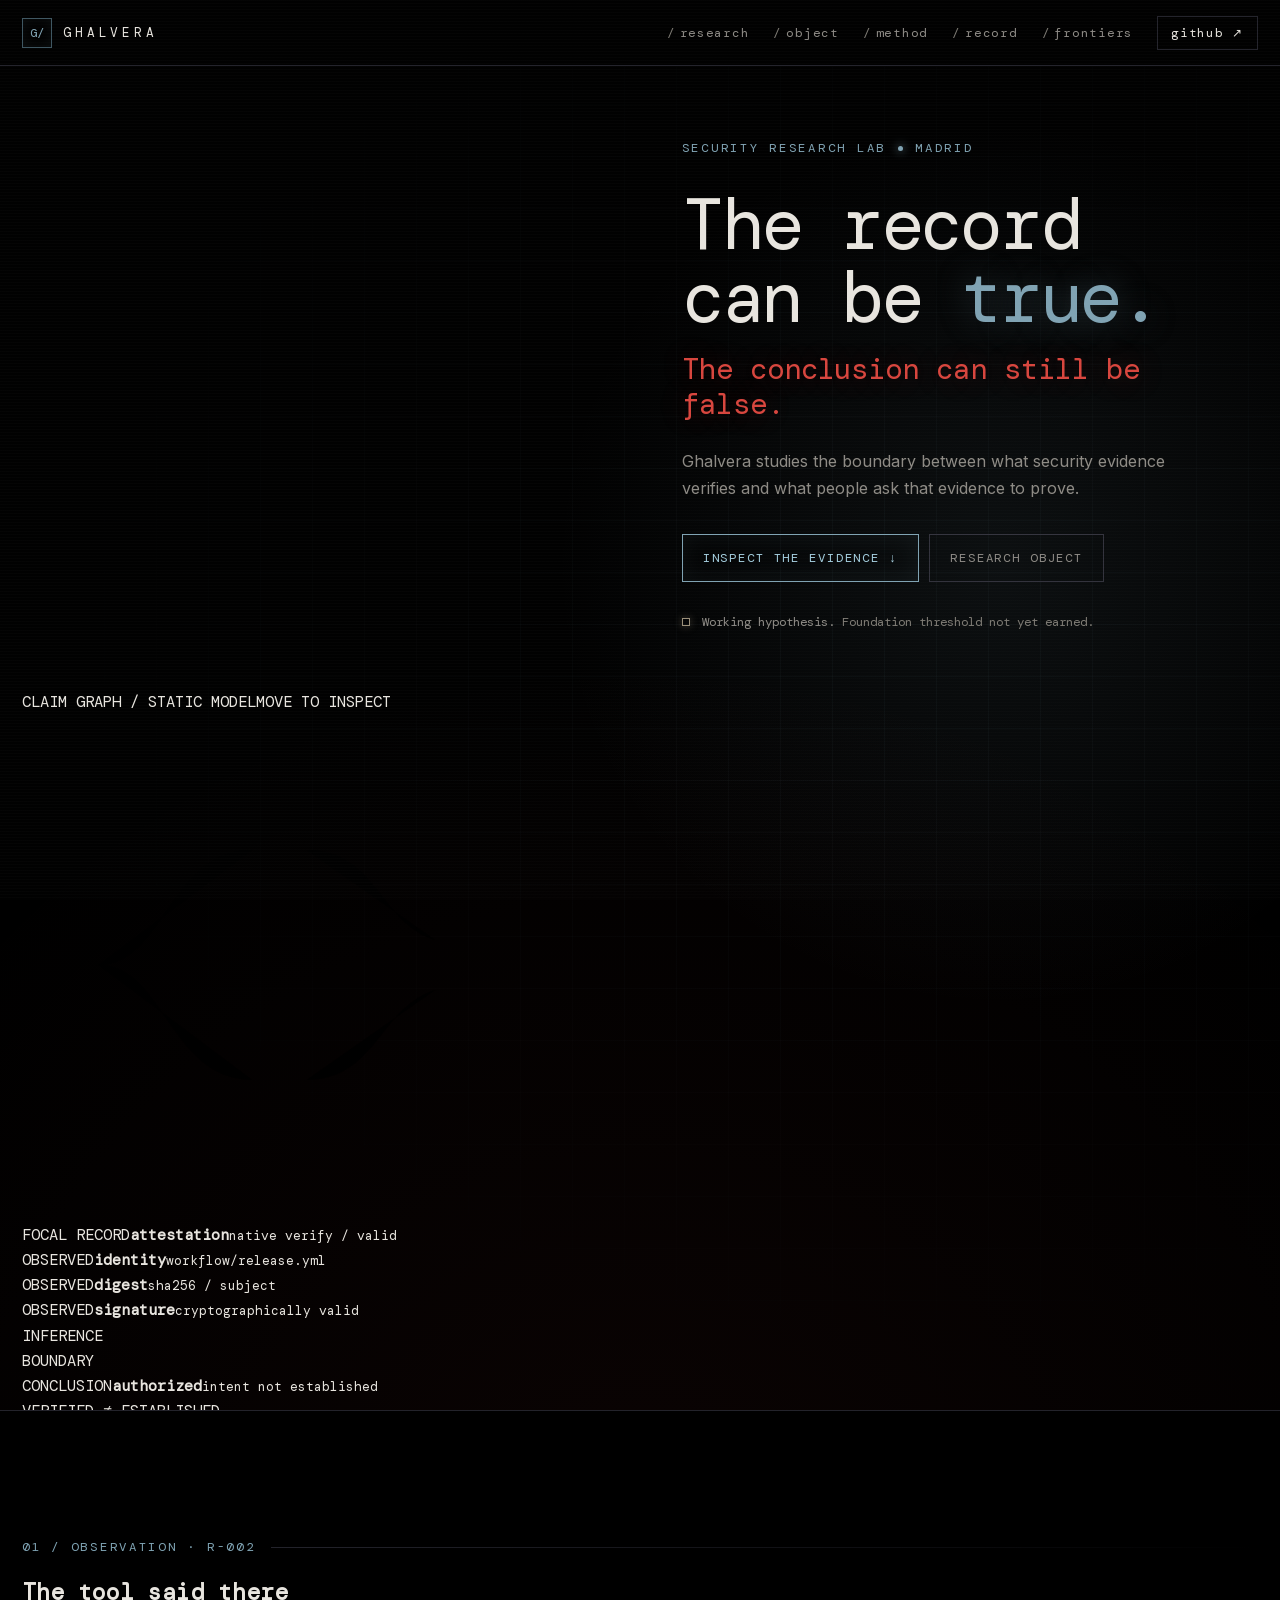
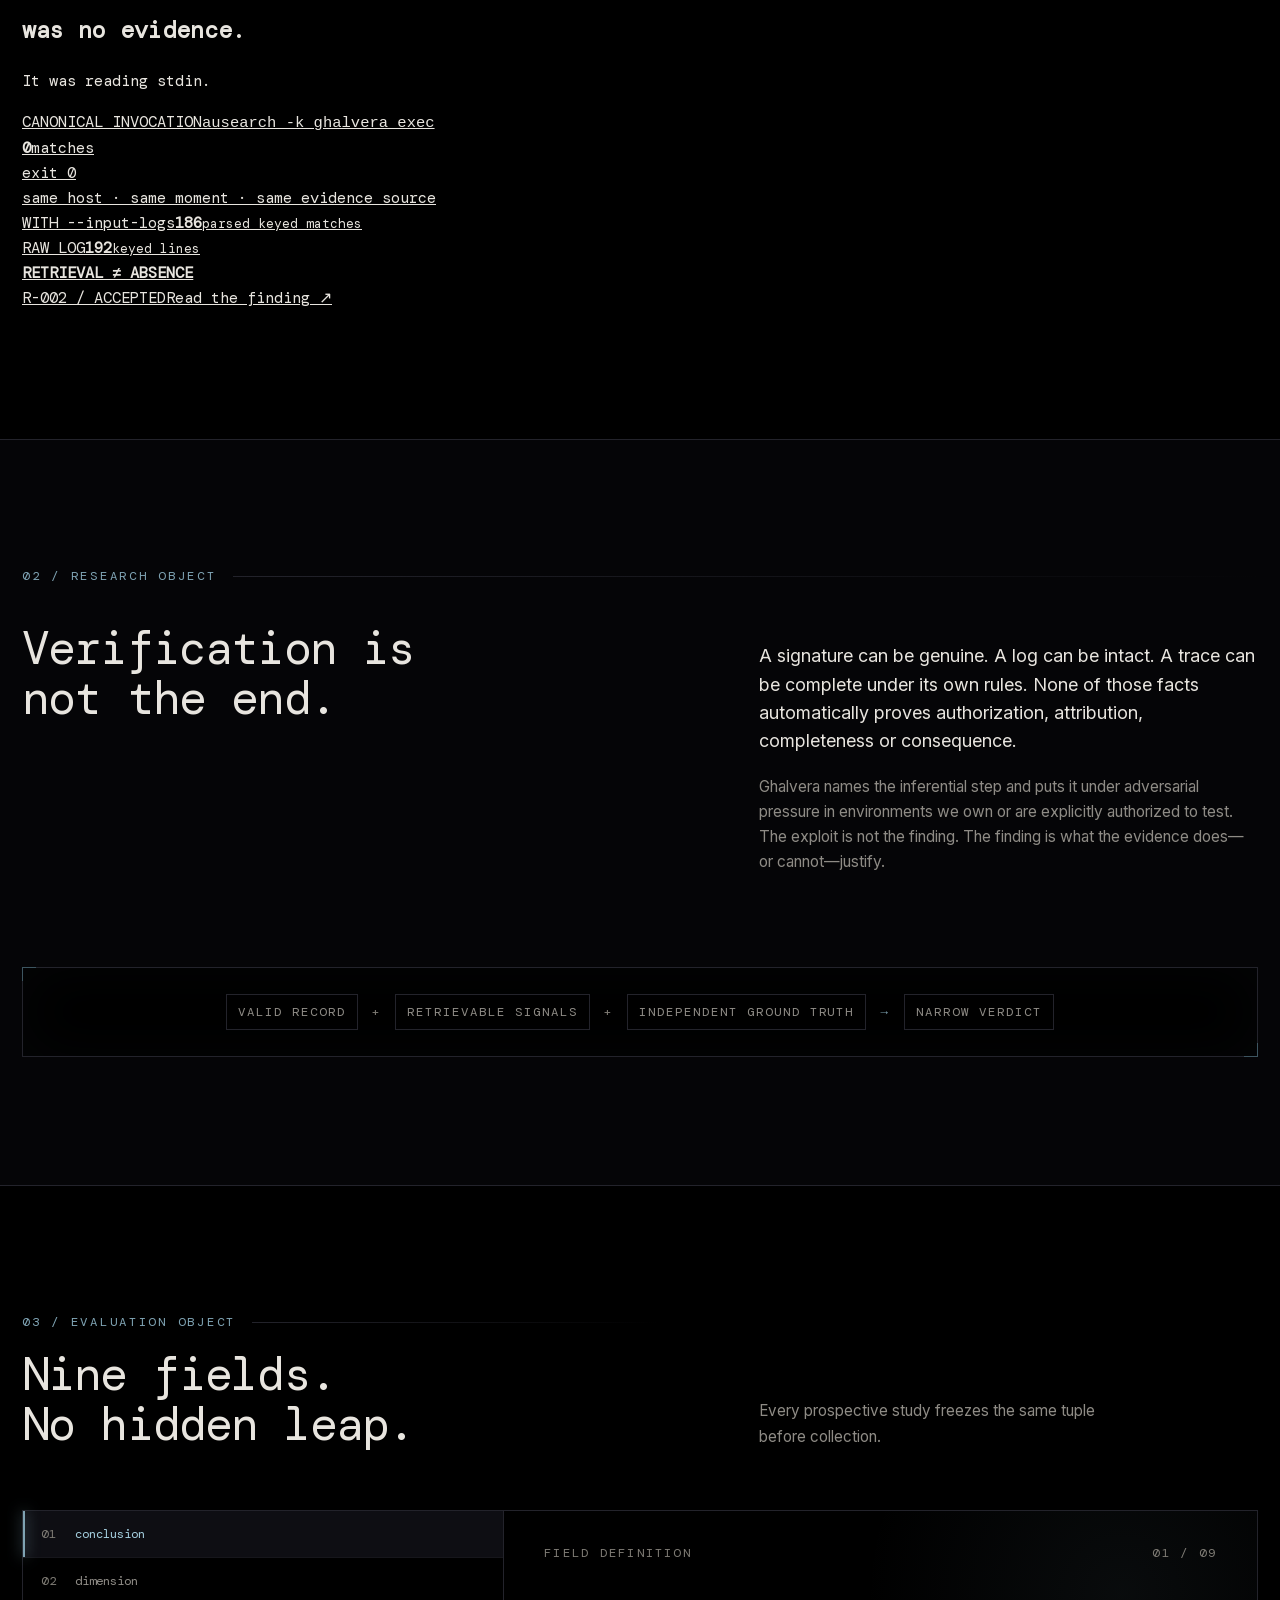
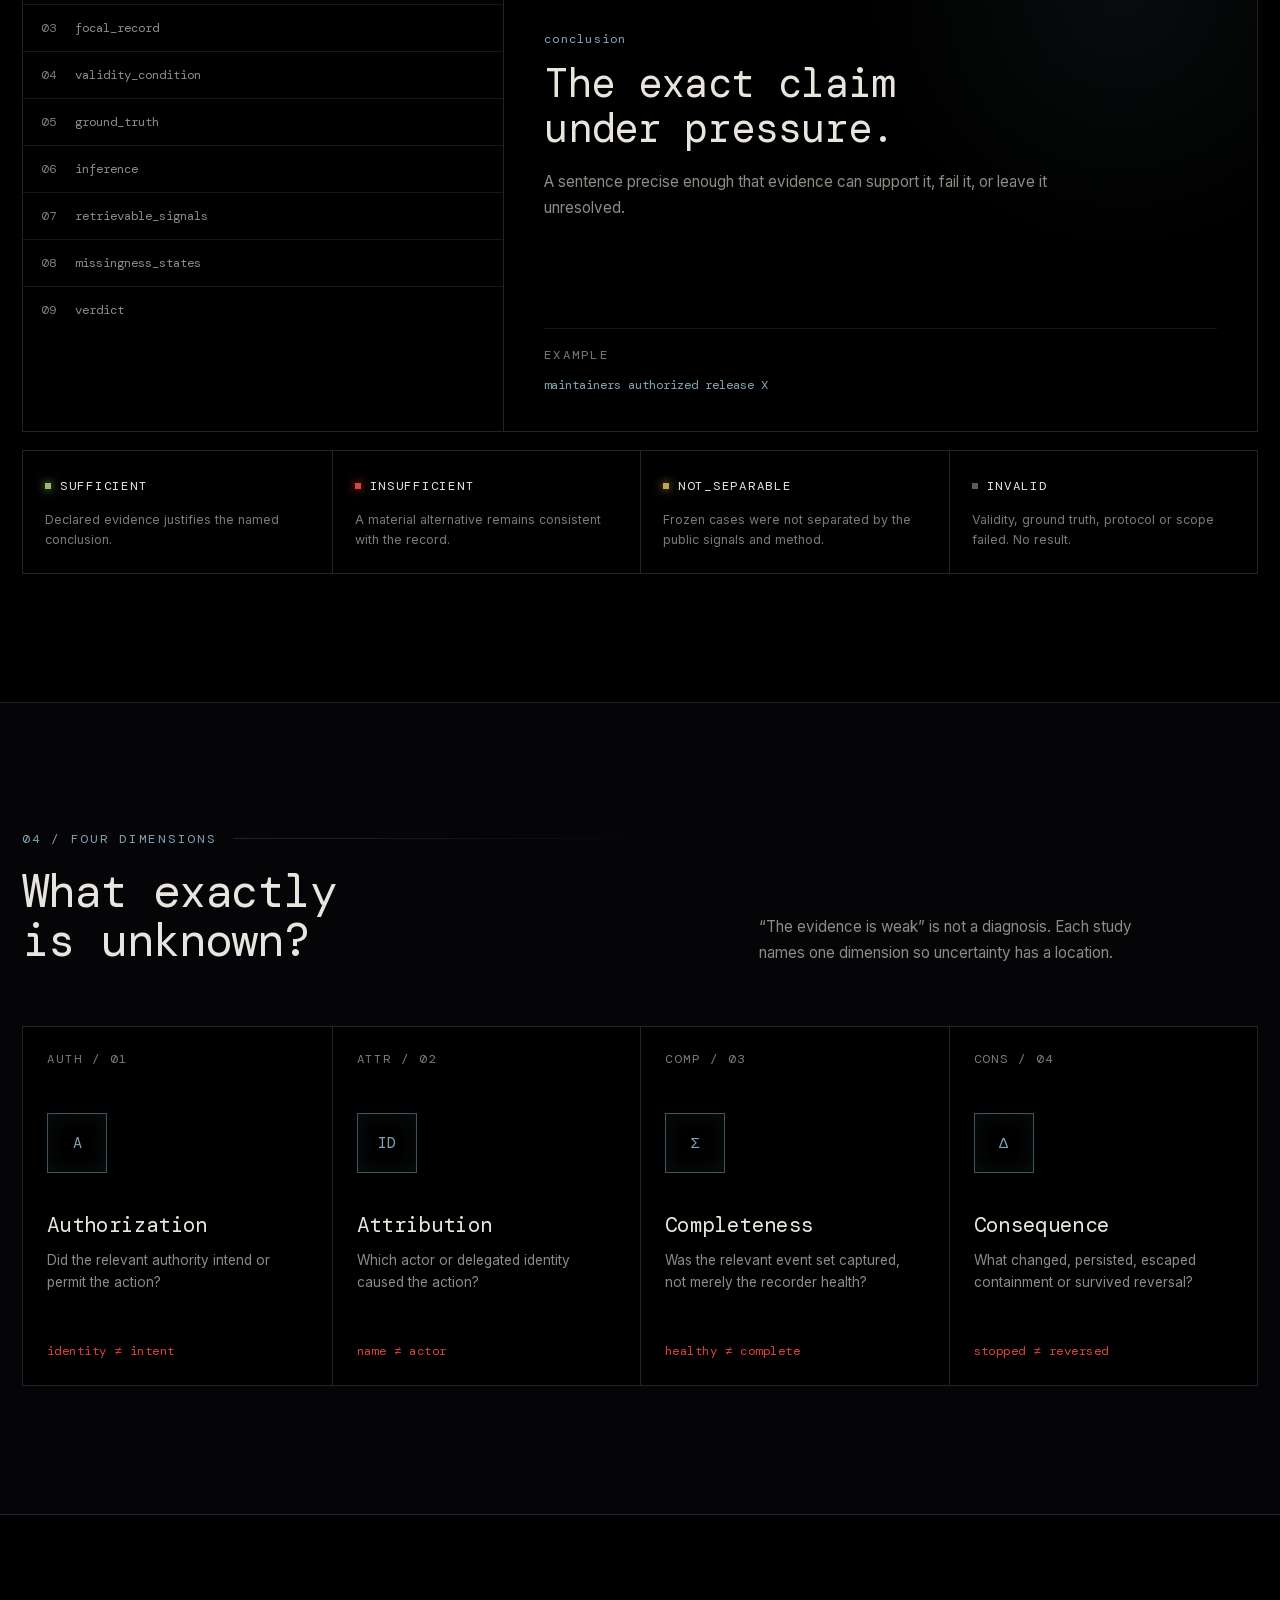
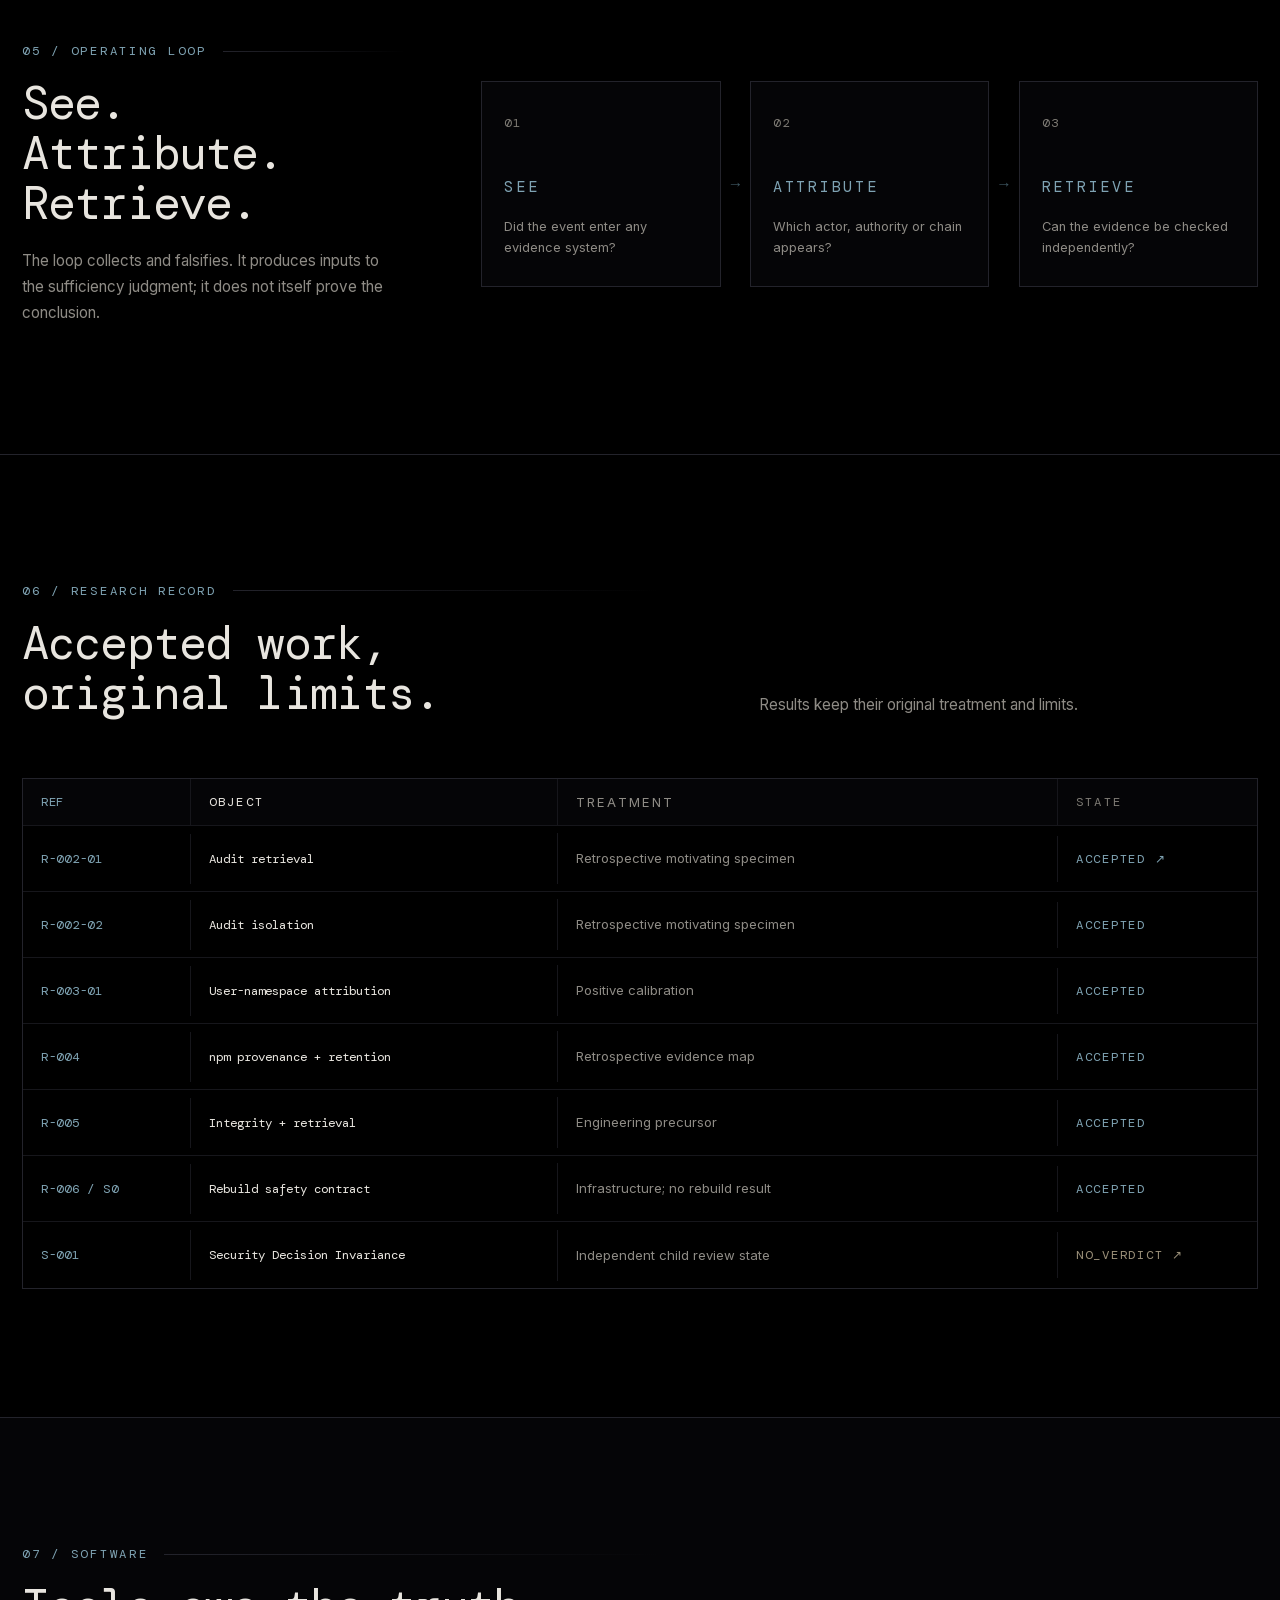
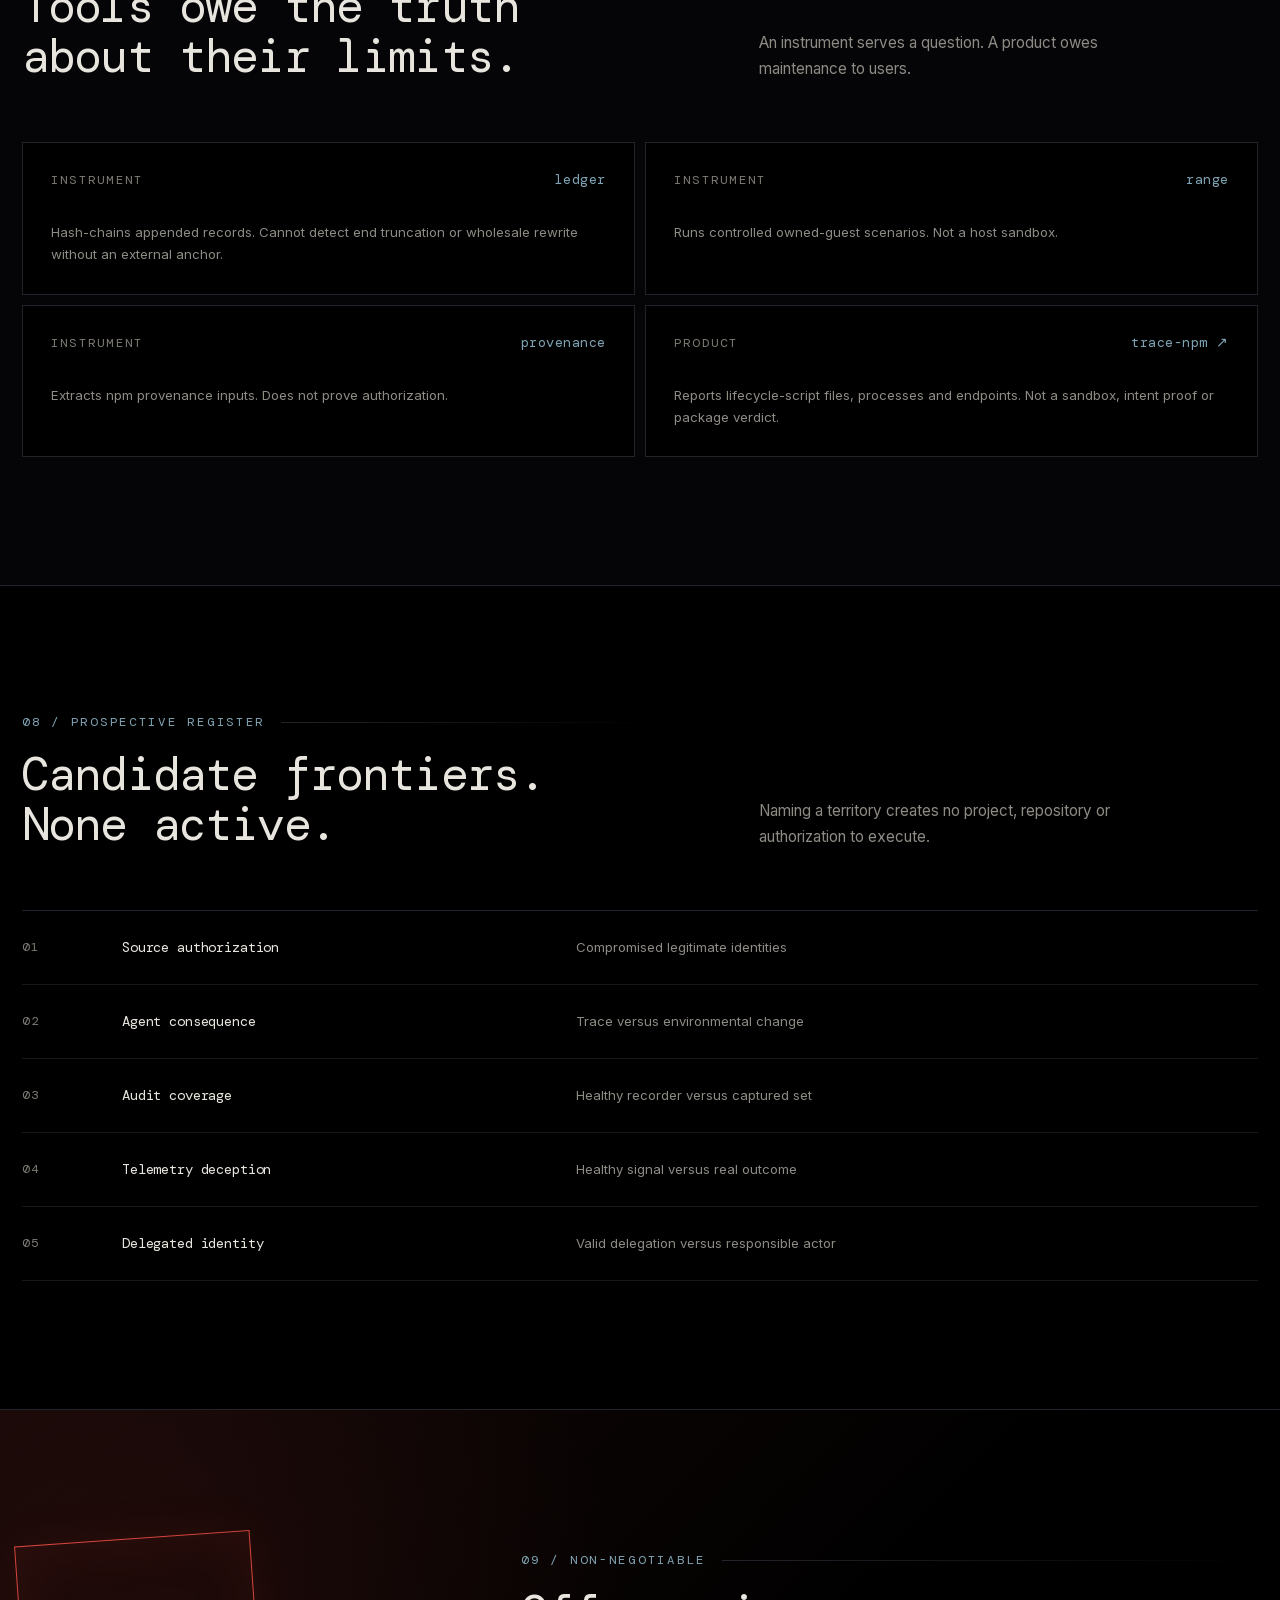
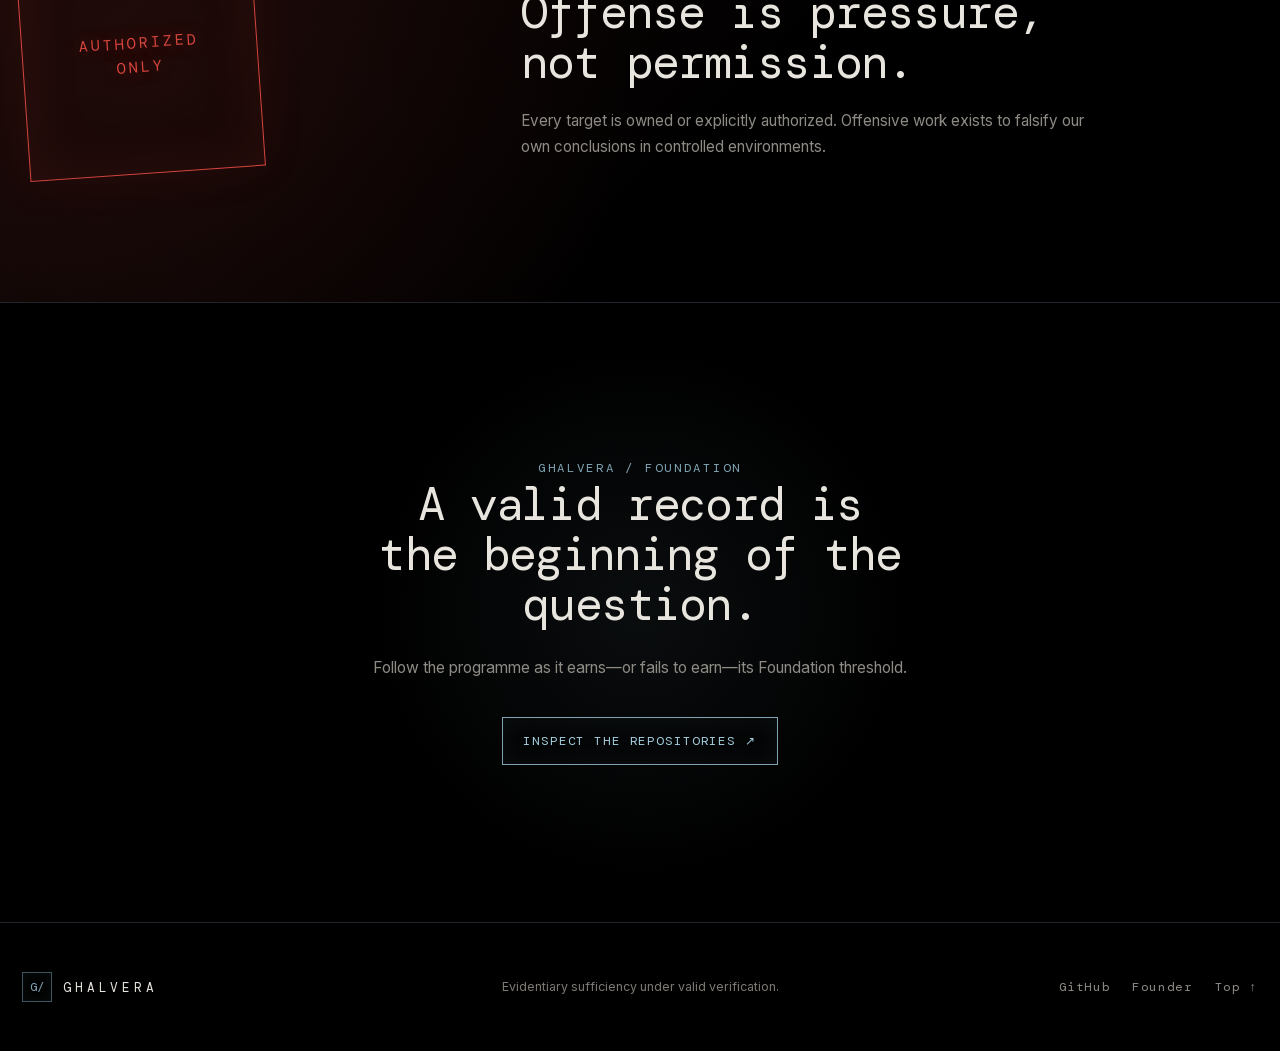
==== commit 78a88945: "publish: evidence-boundary identity" ====
--- a/index.html
+++ b/index.html
@@ -1,159 +1 @@
-<!doctype html>
-<html lang="en">
-<head>
-  <meta charset="utf-8">
-  <meta name="viewport" content="width=device-width, initial-scale=1">
-  <title>Ghalvera — The record can be true</title>
-  <meta name="description" content="Ghalvera studies evidentiary sufficiency under valid verification: when a genuine security record is not enough for the conclusion attached to it.">
-  <meta name="theme-color" content="#000000">
-  <meta name="color-scheme" content="dark">
-  <link rel="canonical" href="https://ghalvera.github.io/">
-  <link rel="icon" href="favicon.svg" type="image/svg+xml">
-  <link rel="stylesheet" href="styles.css">
-  <meta property="og:title" content="Ghalvera — The record can be true">
-  <meta property="og:description" content="The conclusion can still be false. Security research on evidentiary sufficiency under valid verification.">
-  <meta property="og:type" content="website">
-  <meta property="og:url" content="https://ghalvera.github.io/">
-  <meta property="og:image" content="https://ghalvera.github.io/og.png">
-  <meta property="og:image:width" content="1200">
-  <meta property="og:image:height" content="630">
-  <meta name="twitter:card" content="summary_large_image">
-  <script type="application/ld+json">{"@context":"https://schema.org","@type":"ResearchOrganization","name":"Ghalvera","url":"https://ghalvera.github.io/","description":"An independent security research laboratory studying evidentiary sufficiency under valid verification.","sameAs":["https://github.com/Ghalvera"]}</script>
-</head>
-<body>
-  <a class="skip" href="#main">Skip to content</a>
-
-  <header class="topbar" data-header>
-    <a class="wordmark" href="#top" aria-label="Ghalvera home"><span class="wordmark-mark" aria-hidden="true">G/</span>GHALVERA</a>
-    <button class="menu" type="button" aria-expanded="false" aria-controls="primary-nav" data-menu><span></span><span></span><span class="sr-only">Menu</span></button>
-    <nav id="primary-nav" aria-label="Primary navigation" data-nav>
-      <a href="#object">object</a><a href="#record">record</a><a href="#dimensions">dimensions</a><a href="#work">work</a><a href="#frontiers">frontiers</a><a class="external" href="https://github.com/Ghalvera">github ↗</a>
-    </nav>
-  </header>
-
-  <main id="main">
-    <section class="hero" id="top">
-      <div class="grid-field" aria-hidden="true"></div>
-      <div class="hero-copy">
-        <p class="system-label"><span>SECURITY RESEARCH LAB</span><i></i><span>MADRID</span></p>
-        <h1>The record<br>can be <em>true.</em></h1>
-        <p class="counterline">The conclusion can still be false.</p>
-        <p class="lede">Ghalvera studies whether valid security evidence is sufficient for the exact conclusion a person or system draws from it.</p>
-        <div class="hero-actions"><a class="button primary" href="#object">Inspect the model ↓</a><a class="button secondary" href="#work">Read the record</a></div>
-        <div class="maturity"><span class="maturity-led" aria-hidden="true"></span><p><strong>Working hypothesis.</strong> Foundation threshold not yet earned.</p></div>
-      </div>
-
-      <div class="hero-visual">
-        <div class="ambient-glow" aria-hidden="true"></div>
-        <div class="scope" aria-hidden="true">
-          <div class="scope-ticks"></div>
-          <div class="scope-wedge"></div>
-          <div class="scope-ring-outer"></div>
-          <div class="scope-ring-mid"></div>
-          <div class="scope-ring-inner"></div>
-          <div class="scope-sweep"></div>
-          <div class="scope-core">G/</div>
-        </div>
-        <div class="verifier" role="img" aria-label="A valid record passes verification while its attached authorization conclusion remains unresolved">
-          <span class="corner tl" aria-hidden="true"></span><span class="corner tr" aria-hidden="true"></span><span class="corner bl" aria-hidden="true"></span><span class="corner br" aria-hidden="true"></span>
-          <div class="verifier-head"><span>VERIFICATION CHANNEL / 01</span><span class="example">STATIC EXAMPLE</span></div>
-          <div class="record-block">
-            <div class="record-key">FOCAL_RECORD</div><div class="record-value">attestation.intoto.jsonl</div>
-            <div class="record-key">NATIVE_VERIFY</div><div class="record-value valid">VALID <span>✓</span></div>
-            <div class="record-key">SUBJECT_DIGEST</div><div class="record-value mono">sha256:7ac4…1e92</div>
-            <div class="record-key">SIGNING_IDENTITY</div><div class="record-value mono">workflow/release.yml</div>
-          </div>
-          <div class="inference-line"><span></span><b>inference boundary</b><span></span></div>
-          <div class="conclusion-block">
-            <p>CONCLUSION REQUESTED</p>
-            <h2>“Maintainers authorized this release.”</h2>
-            <div class="verdict"><span>VERDICT</span><strong>INSUFFICIENT</strong></div>
-            <p class="verdict-note">Identity use is visible. Intent is not established.</p>
-          </div>
-          <div class="scanner" aria-hidden="true"></div>
-        </div>
-      </div>
-    </section>
-
-    <section class="thesis section" id="object">
-      <div class="section-index">01 / RESEARCH OBJECT</div>
-      <div class="thesis-grid">
-        <div><h2>Verification is<br>not the end.</h2></div>
-        <div class="thesis-copy"><p class="lead">A signature can be genuine. A log can be intact. A trace can be complete under its own rules. None of those facts automatically proves authorization, attribution, completeness or consequence.</p><p>Ghalvera names the inferential step and puts it under adversarial pressure in environments we own or are explicitly authorized to test. The exploit is not the finding. The finding is what the evidence does—or cannot—justify.</p></div>
-      </div>
-      <div class="claim-rule"><span>VALID RECORD</span><i>+</i><span>RETRIEVABLE SIGNALS</span><i>+</i><span>INDEPENDENT GROUND TRUTH</span><b>→</b><span>NARROW VERDICT</span></div>
-    </section>
-
-    <section class="evaluation section" id="record">
-      <div class="section-head"><div><p class="section-index">02 / EVALUATION OBJECT</p><h2>Nine fields.<br>No hidden leap.</h2></div><p>Every prospective study freezes the same tuple before collection. Select a field to inspect why it exists.</p></div>
-      <div class="tuple-layout">
-        <ol class="tuple" data-tuple>
-          <li><button class="is-active" type="button" data-field="conclusion"><span>01</span>conclusion</button></li>
-          <li><button type="button" data-field="dimension"><span>02</span>dimension</button></li>
-          <li><button type="button" data-field="focal_record"><span>03</span>focal_record</button></li>
-          <li><button type="button" data-field="validity_condition"><span>04</span>validity_condition</button></li>
-          <li><button type="button" data-field="ground_truth"><span>05</span>ground_truth</button></li>
-          <li><button type="button" data-field="inference"><span>06</span>inference</button></li>
-          <li><button type="button" data-field="retrievable_signals"><span>07</span>retrievable_signals</button></li>
-          <li><button type="button" data-field="missingness_states"><span>08</span>missingness_states</button></li>
-          <li><button type="button" data-field="verdict"><span>09</span>verdict</button></li>
-        </ol>
-        <div class="field-console" aria-live="polite"><div class="console-top"><span>FIELD DEFINITION</span><span data-field-count>01 / 09</span></div><p class="console-key" data-field-key>conclusion</p><h3 data-field-title>The exact claim under pressure.</h3><p data-field-copy>A sentence precise enough that evidence can support it, fail it, or leave it unresolved. “The release is safe” is too broad; “maintainers authorized release X” can be tested.</p><div class="console-example"><span>EXAMPLE</span><code data-field-example>maintainers authorized release X</code></div></div>
-      </div>
-      <div class="verdict-row" aria-label="Permitted verdicts"><div><span class="dot sufficient"></span><b>SUFFICIENT</b><p>Declared evidence justifies the named conclusion.</p></div><div><span class="dot insufficient"></span><b>INSUFFICIENT</b><p>A material alternative remains consistent with the record.</p></div><div><span class="dot separate"></span><b>NOT_SEPARABLE</b><p>Frozen cases were not separated by the public signals and method.</p></div><div><span class="dot invalid"></span><b>INVALID</b><p>Validity, ground truth, protocol or scope failed. No result.</p></div></div>
-    </section>
-
-    <section class="dimensions section" id="dimensions">
-      <div class="section-head"><div><p class="section-index">03 / FOUR DIMENSIONS</p><h2>What exactly<br>is unknown?</h2></div><p>“The evidence is weak” is not a diagnosis. Each study names one dimension so uncertainty has a location.</p></div>
-      <div class="dimension-grid">
-        <article><span>AUTH / 01</span><div class="dimension-glyph">A</div><h3>Authorization</h3><p>Did the relevant authority intend or permit the action?</p><code>identity ≠ intent</code></article>
-        <article><span>ATTR / 02</span><div class="dimension-glyph">ID</div><h3>Attribution</h3><p>Which actor or delegated identity caused the action?</p><code>name ≠ actor</code></article>
-        <article><span>COMP / 03</span><div class="dimension-glyph">Σ</div><h3>Completeness</h3><p>Was the relevant event set captured, not merely the recorder health?</p><code>healthy ≠ complete</code></article>
-        <article><span>CONS / 04</span><div class="dimension-glyph">Δ</div><h3>Consequence</h3><p>What changed, persisted, escaped containment or survived reversal?</p><code>stopped ≠ reversed</code></article>
-      </div>
-    </section>
-
-    <section class="loop-section section">
-      <div class="loop-copy"><p class="section-index">04 / OPERATING LOOP</p><h2>See. Attribute.<br>Retrieve.</h2><p>The existing loop remains the way we collect and falsify. It produces inputs to the sufficiency judgment; it does not itself prove the conclusion.</p></div>
-      <div class="loop-diagram"><div><span>01</span><b>SEE</b><p>Did the event enter any evidence system?</p></div><i>→</i><div><span>02</span><b>ATTRIBUTE</b><p>Which actor, authority or chain appears?</p></div><i>→</i><div><span>03</span><b>RETRIEVE</b><p>Can the evidence be checked independently?</p></div></div>
-    </section>
-
-    <section class="work section" id="work">
-      <div class="section-head"><div><p class="section-index">05 / RECORD</p><h2>Accepted work,<br>original limits.</h2></div><p>Older work motivates the hypothesis but is not retrofitted as prospective Foundation evidence.</p></div>
-      <div class="work-table" role="region" tabindex="0" aria-label="Ghalvera work register; scroll horizontally on narrow screens">
-        <div class="work-row header"><span>REF</span><span>OBJECT</span><span>TREATMENT</span><span>STATE</span></div>
-        <a class="work-row" href="studies/audit-retrieval.html"><span>R-002-01</span><span>Audit retrieval</span><span>Retrospective motivating specimen</span><strong>ACCEPTED ↗</strong></a>
-        <div class="work-row"><span>R-002-02</span><span>Audit isolation</span><span>Retrospective motivating specimen</span><strong>ACCEPTED</strong></div>
-        <div class="work-row"><span>R-003-01</span><span>User-namespace attribution</span><span>Positive calibration</span><strong>ACCEPTED</strong></div>
-        <div class="work-row"><span>R-004</span><span>npm provenance + retention</span><span>Retrospective evidence map</span><strong>ACCEPTED</strong></div>
-        <div class="work-row"><span>R-005</span><span>Integrity + retrieval</span><span>Engineering precursor</span><strong>ACCEPTED</strong></div>
-        <div class="work-row"><span>R-006 / S0</span><span>Rebuild safety contract</span><span>Infrastructure; no rebuild result</span><strong>ACCEPTED</strong></div>
-        <a class="work-row" href="studies/decision-invariance.html"><span>S-001</span><span>Security Decision Invariance</span><span>Independent child review state</span><strong class="muted-state">NO_VERDICT ↗</strong></a>
-      </div>
-      <div class="stage-zero"><div><span>R-006 / STAGE 0</span><strong>Declared-configuration safety contract</strong></div><p>Guard behavior only. No guest, fetch, package installation, build or rebuild occurred. Stage 1 remains unauthorized.</p><code>accepted / Stage 0</code></div>
-    </section>
-
-    <section class="software section" id="software">
-      <div class="section-head"><div><p class="section-index">06 / SOFTWARE</p><h2>Tools owe the truth<br>about their limits.</h2></div><p>An instrument serves a question. A product owes maintenance to users. Neither becomes a finding by existing.</p></div>
-      <div class="software-grid">
-        <article><div><span>INSTRUMENT</span><b>ledger</b></div><p>Hash-chains appended records. Cannot detect end truncation or wholesale rewrite without an external anchor.</p></article>
-        <article><div><span>INSTRUMENT</span><b>range</b></div><p>Runs controlled owned-guest scenarios. Not a host sandbox; failed teardown leaves guest state unknown.</p></article>
-        <article><div><span>INSTRUMENT</span><b>provenance</b></div><p>Extracts npm provenance inputs. Does not rebuild packages, prove authorization or recover expired logs.</p></article>
-        <a href="https://github.com/Ghalvera/trace-npm"><div><span>PRODUCT</span><b>trace-npm ↗</b></div><p>Reports lifecycle-script files, processes and endpoints. Not a sandbox, intent proof or package verdict.</p></a>
-      </div>
-    </section>
-
-    <section class="frontiers section" id="frontiers">
-      <div class="section-head"><div><p class="section-index">07 / PROSPECTIVE REGISTER</p><h2>Candidate frontiers.<br>None active.</h2></div><p>Naming a territory creates no project, repository or authorization to execute.</p></div>
-      <div class="frontier-list"><div><span>01</span><b>Source authorization</b><p>Compromised legitimate identities</p></div><div><span>02</span><b>Agent consequence</b><p>Trace versus environmental change</p></div><div><span>03</span><b>Audit coverage</b><p>Healthy recorder versus captured set</p></div><div><span>04</span><b>Telemetry deception</b><p>Healthy signal versus real outcome</p></div><div><span>05</span><b>Delegated identity</b><p>Valid delegation versus responsible actor</p></div><div><span>06</span><b>Containment residue</b><p>Teardown report versus persistent effect</p></div><div><span>07</span><b>Kernel / firmware blind zone</b><p>Host record versus lower-layer truth</p></div><div><span>08</span><b>Adaptive defense</b><p>Decision record versus containment outcome</p></div></div>
-    </section>
-
-    <section class="safety section"><div class="safety-mark">AUTHORIZED<br>ONLY</div><div><p class="section-index">08 / NON-NEGOTIABLE</p><h2>Offense is pressure,<br>not permission.</h2><p>Every target is owned or explicitly authorized. Offensive work exists to falsify our own conclusions in controlled environments. It is never pointed at third-party systems. Exploitable findings follow coordinated disclosure.</p></div></section>
-
-    <section class="closing section"><p class="section-index">GHALVERA / FOUNDATION</p><h2>A valid record is<br>the beginning of the question.</h2><p>Follow the programme as it earns—or fails to earn—its Foundation threshold.</p><a class="button primary" href="https://github.com/Ghalvera">Inspect the repositories ↗</a></section>
-  </main>
-
-  <footer><a class="wordmark" href="#top"><span class="wordmark-mark">G/</span>GHALVERA</a><p>Evidentiary sufficiency under valid verification.</p><div><a href="https://github.com/Ghalvera">GitHub</a><a href="https://joshuadefreitas.github.io">Founder</a><a href="#top">Top ↑</a></div></footer>
-  <script src="site.js" defer></script>
-</body>
-</html>
+<!doctype html><html lang="en"><head><meta charset="utf-8"><meta name="viewport" content="width=device-width,initial-scale=1"><title>Ghalvera — The record can be true</title><meta name="description" content="Ghalvera studies evidentiary sufficiency under valid verification: when a genuine security record is not enough for the conclusion attached to it."><meta name="theme-color" content="#000000"><meta name="color-scheme" content="dark"><link rel="canonical" href="https://ghalvera.github.io/"><link rel="icon" href="favicon.svg" type="image/svg+xml"><link rel="stylesheet" href="styles.css"><meta property="og:title" content="Ghalvera — The record can be true"><meta property="og:description" content="The conclusion can still be false. Security research on evidentiary sufficiency under valid verification."><meta property="og:type" content="website"><meta property="og:url" content="https://ghalvera.github.io/"><meta property="og:image" content="https://ghalvera.github.io/og.png"><meta name="twitter:card" content="summary_large_image"></head><body><a class="skip" href="#main">Skip to content</a><header class="topbar" data-header><a class="wordmark" href="#top"><span class="wordmark-mark">G/</span>GHALVERA</a><button class="menu" type="button" aria-expanded="false" aria-controls="primary-nav" data-menu><span></span><span></span><span class="sr-only">Menu</span></button><nav id="primary-nav" data-nav><a href="#observation">research</a><a href="#object">object</a><a href="#record">method</a><a href="#work">record</a><a href="#frontiers">frontiers</a><a class="external" href="https://github.com/Ghalvera">github ↗</a></nav></header><main id="main"><section class="hero hero-v2" id="top"><div class="grid-field"></div><div class="hero-axis"></div><div class="hero-copy" data-reveal><p class="system-label"><span>SECURITY RESEARCH LAB</span><i></i><span>MADRID</span></p><h1>The record<br>can be <em>true.</em></h1><p class="counterline">The conclusion can still be false.</p><p class="lede">Ghalvera studies the boundary between what security evidence verifies and what people ask that evidence to prove.</p><div class="hero-actions"><a class="button primary" href="#observation">Inspect the evidence ↓</a><a class="button secondary" href="#object">Research object</a></div><div class="maturity"><span class="maturity-led"></span><p><strong>Working hypothesis.</strong> Foundation threshold not yet earned.</p></div></div><div class="hero-visual evidence-visual" data-evidence><div class="evidence-caption"><span>CLAIM GRAPH / STATIC MODEL</span><span>MOVE TO INSPECT</span></div><div class="evidence-plane" data-plane><svg class="evidence-links" viewBox="0 0 720 600" preserveAspectRatio="none"><path class="link held-link" d="M92 300 C170 300 178 162 276 162"/><path class="link held-link" d="M92 300 C170 300 178 300 276 300"/><path class="link held-link" d="M92 300 C170 300 178 438 276 438"/><path class="link held-link" d="M342 162 C425 162 430 250 496 270"/><path class="link held-link" d="M342 300 C425 300 430 300 496 300"/><path class="link held-link" d="M342 438 C425 438 430 350 496 330"/><path class="link crossed-link" d="M526 300 C575 300 588 300 628 300"/></svg><div class="node record-node" data-node style="--x:7%;--y:50%"><span class="node-kicker">FOCAL RECORD</span><strong>attestation</strong><small>native verify / valid</small></div><div class="node signal-node" data-node style="--x:34%;--y:23%"><span class="node-kicker">OBSERVED</span><strong>identity</strong><small>workflow/release.yml</small></div><div class="node signal-node" data-node style="--x:34%;--y:50%"><span class="node-kicker">OBSERVED</span><strong>digest</strong><small>sha256 / subject</small></div><div class="node signal-node" data-node style="--x:34%;--y:77%"><span class="node-kicker">OBSERVED</span><strong>signature</strong><small>cryptographically valid</small></div><div class="boundary-node" data-node style="--x:70%;--y:50%"><span>INFERENCE<br>BOUNDARY</span></div><div class="node conclusion-node" data-node style="--x:88%;--y:50%"><span class="node-kicker">CONCLUSION</span><strong>authorized</strong><small>intent not established</small></div><div class="boundary-label">VERIFIED <span>≠</span> ESTABLISHED</div></div><div class="evidence-verdict"><span>RECORD</span><b>VALID</b><i></i><span>CLAIM</span><strong>INSUFFICIENT</strong></div></div></section><section class="observation section" id="observation" data-reveal><div class="observation-head"><div><p class="section-index">01 / OBSERVATION · R-002</p><h2>The tool said there<br>was no evidence.</h2></div><p>It was reading stdin.</p></div><a class="specimen" href="studies/audit-retrieval.html"><div class="specimen-command"><span>CANONICAL INVOCATION</span><code>ausearch -k ghalvera_exec</code><div class="specimen-result"><b>0</b><span>matches<br>exit 0</span></div></div><div class="specimen-boundary"><span>same host · same moment · same evidence source</span><i></i></div><div class="specimen-truth"><div><span>WITH --input-logs</span><b>186</b><small>parsed keyed matches</small></div><div><span>RAW LOG</span><b>192</b><small>keyed lines</small></div><strong class="specimen-state">RETRIEVAL ≠ ABSENCE</strong></div><div class="specimen-foot"><span>R-002 / ACCEPTED</span><span>Read the finding ↗</span></div></a></section><section class="thesis section" id="object" data-reveal><div class="section-index">02 / RESEARCH OBJECT</div><div class="thesis-grid"><div><h2>Verification is<br>not the end.</h2></div><div class="thesis-copy"><p class="lead">A signature can be genuine. A log can be intact. A trace can be complete under its own rules. None of those facts automatically proves authorization, attribution, completeness or consequence.</p><p>Ghalvera names the inferential step and puts it under adversarial pressure in environments we own or are explicitly authorized to test. The exploit is not the finding. The finding is what the evidence does—or cannot—justify.</p></div></div><div class="claim-rule"><span>VALID RECORD</span><i>+</i><span>RETRIEVABLE SIGNALS</span><i>+</i><span>INDEPENDENT GROUND TRUTH</span><b>→</b><span>NARROW VERDICT</span></div></section><section class="evaluation section" id="record" data-reveal><div class="section-head"><div><p class="section-index">03 / EVALUATION OBJECT</p><h2>Nine fields.<br>No hidden leap.</h2></div><p>Every prospective study freezes the same tuple before collection.</p></div><div class="tuple-layout"><ol class="tuple" data-tuple><li><button class="is-active" data-field="conclusion"><span>01</span>conclusion</button></li><li><button data-field="dimension"><span>02</span>dimension</button></li><li><button data-field="focal_record"><span>03</span>focal_record</button></li><li><button data-field="validity_condition"><span>04</span>validity_condition</button></li><li><button data-field="ground_truth"><span>05</span>ground_truth</button></li><li><button data-field="inference"><span>06</span>inference</button></li><li><button data-field="retrievable_signals"><span>07</span>retrievable_signals</button></li><li><button data-field="missingness_states"><span>08</span>missingness_states</button></li><li><button data-field="verdict"><span>09</span>verdict</button></li></ol><div class="field-console"><div class="console-top"><span>FIELD DEFINITION</span><span data-field-count>01 / 09</span></div><p class="console-key" data-field-key>conclusion</p><h3 data-field-title>The exact claim under pressure.</h3><p data-field-copy>A sentence precise enough that evidence can support it, fail it, or leave it unresolved.</p><div class="console-example"><span>EXAMPLE</span><code data-field-example>maintainers authorized release X</code></div></div></div><div class="verdict-row"><div><span class="dot sufficient"></span><b>SUFFICIENT</b><p>Declared evidence justifies the named conclusion.</p></div><div><span class="dot insufficient"></span><b>INSUFFICIENT</b><p>A material alternative remains consistent with the record.</p></div><div><span class="dot separate"></span><b>NOT_SEPARABLE</b><p>Frozen cases were not separated by the public signals and method.</p></div><div><span class="dot invalid"></span><b>INVALID</b><p>Validity, ground truth, protocol or scope failed. No result.</p></div></div></section><section class="dimensions section" id="dimensions" data-reveal><div class="section-head"><div><p class="section-index">04 / FOUR DIMENSIONS</p><h2>What exactly<br>is unknown?</h2></div><p>“The evidence is weak” is not a diagnosis. Each study names one dimension so uncertainty has a location.</p></div><div class="dimension-grid"><article><span>AUTH / 01</span><div class="dimension-glyph">A</div><h3>Authorization</h3><p>Did the relevant authority intend or permit the action?</p><code>identity ≠ intent</code></article><article><span>ATTR / 02</span><div class="dimension-glyph">ID</div><h3>Attribution</h3><p>Which actor or delegated identity caused the action?</p><code>name ≠ actor</code></article><article><span>COMP / 03</span><div class="dimension-glyph">Σ</div><h3>Completeness</h3><p>Was the relevant event set captured, not merely the recorder health?</p><code>healthy ≠ complete</code></article><article><span>CONS / 04</span><div class="dimension-glyph">Δ</div><h3>Consequence</h3><p>What changed, persisted, escaped containment or survived reversal?</p><code>stopped ≠ reversed</code></article></div></section><section class="loop-section section" data-reveal><div class="loop-copy"><p class="section-index">05 / OPERATING LOOP</p><h2>See. Attribute.<br>Retrieve.</h2><p>The loop collects and falsifies. It produces inputs to the sufficiency judgment; it does not itself prove the conclusion.</p></div><div class="loop-diagram"><div><span>01</span><b>SEE</b><p>Did the event enter any evidence system?</p></div><i>→</i><div><span>02</span><b>ATTRIBUTE</b><p>Which actor, authority or chain appears?</p></div><i>→</i><div><span>03</span><b>RETRIEVE</b><p>Can the evidence be checked independently?</p></div></div></section><section class="work section" id="work" data-reveal><div class="section-head"><div><p class="section-index">06 / RESEARCH RECORD</p><h2>Accepted work,<br>original limits.</h2></div><p>Results keep their original treatment and limits.</p></div><div class="work-table"><div class="work-row header"><span>REF</span><span>OBJECT</span><span>TREATMENT</span><span>STATE</span></div><a class="work-row" href="studies/audit-retrieval.html"><span>R-002-01</span><span>Audit retrieval</span><span>Retrospective motivating specimen</span><strong>ACCEPTED ↗</strong></a><div class="work-row"><span>R-002-02</span><span>Audit isolation</span><span>Retrospective motivating specimen</span><strong>ACCEPTED</strong></div><div class="work-row"><span>R-003-01</span><span>User-namespace attribution</span><span>Positive calibration</span><strong>ACCEPTED</strong></div><div class="work-row"><span>R-004</span><span>npm provenance + retention</span><span>Retrospective evidence map</span><strong>ACCEPTED</strong></div><div class="work-row"><span>R-005</span><span>Integrity + retrieval</span><span>Engineering precursor</span><strong>ACCEPTED</strong></div><div class="work-row"><span>R-006 / S0</span><span>Rebuild safety contract</span><span>Infrastructure; no rebuild result</span><strong>ACCEPTED</strong></div><a class="work-row" href="studies/decision-invariance.html"><span>S-001</span><span>Security Decision Invariance</span><span>Independent child review state</span><strong class="muted-state">NO_VERDICT ↗</strong></a></div></section><section class="software section" id="software" data-reveal><div class="section-head"><div><p class="section-index">07 / SOFTWARE</p><h2>Tools owe the truth<br>about their limits.</h2></div><p>An instrument serves a question. A product owes maintenance to users.</p></div><div class="software-grid"><article><div><span>INSTRUMENT</span><b>ledger</b></div><p>Hash-chains appended records. Cannot detect end truncation or wholesale rewrite without an external anchor.</p></article><article><div><span>INSTRUMENT</span><b>range</b></div><p>Runs controlled owned-guest scenarios. Not a host sandbox.</p></article><article><div><span>INSTRUMENT</span><b>provenance</b></div><p>Extracts npm provenance inputs. Does not prove authorization.</p></article><a href="https://github.com/Ghalvera/trace-npm"><div><span>PRODUCT</span><b>trace-npm ↗</b></div><p>Reports lifecycle-script files, processes and endpoints. Not a sandbox, intent proof or package verdict.</p></a></div></section><section class="frontiers section" id="frontiers" data-reveal><div class="section-head"><div><p class="section-index">08 / PROSPECTIVE REGISTER</p><h2>Candidate frontiers.<br>None active.</h2></div><p>Naming a territory creates no project, repository or authorization to execute.</p></div><div class="frontier-list"><div><span>01</span><b>Source authorization</b><p>Compromised legitimate identities</p></div><div><span>02</span><b>Agent consequence</b><p>Trace versus environmental change</p></div><div><span>03</span><b>Audit coverage</b><p>Healthy recorder versus captured set</p></div><div><span>04</span><b>Telemetry deception</b><p>Healthy signal versus real outcome</p></div><div><span>05</span><b>Delegated identity</b><p>Valid delegation versus responsible actor</p></div></div></section><section class="safety section" data-reveal><div class="safety-mark">AUTHORIZED<br>ONLY</div><div><p class="section-index">09 / NON-NEGOTIABLE</p><h2>Offense is pressure,<br>not permission.</h2><p>Every target is owned or explicitly authorized. Offensive work exists to falsify our own conclusions in controlled environments.</p></div></section><section class="closing section" data-reveal><p class="section-index">GHALVERA / FOUNDATION</p><h2>A valid record is<br>the beginning of the question.</h2><p>Follow the programme as it earns—or fails to earn—its Foundation threshold.</p><a class="button primary" href="https://github.com/Ghalvera">Inspect the repositories ↗</a></section></main><footer><a class="wordmark" href="#top"><span class="wordmark-mark">G/</span>GHALVERA</a><p>Evidentiary sufficiency under valid verification.</p><div><a href="https://github.com/Ghalvera">GitHub</a><a href="https://joshuadefreitas.github.io">Founder</a><a href="#top">Top ↑</a></div></footer><script src="site.js" defer></script></body></html>
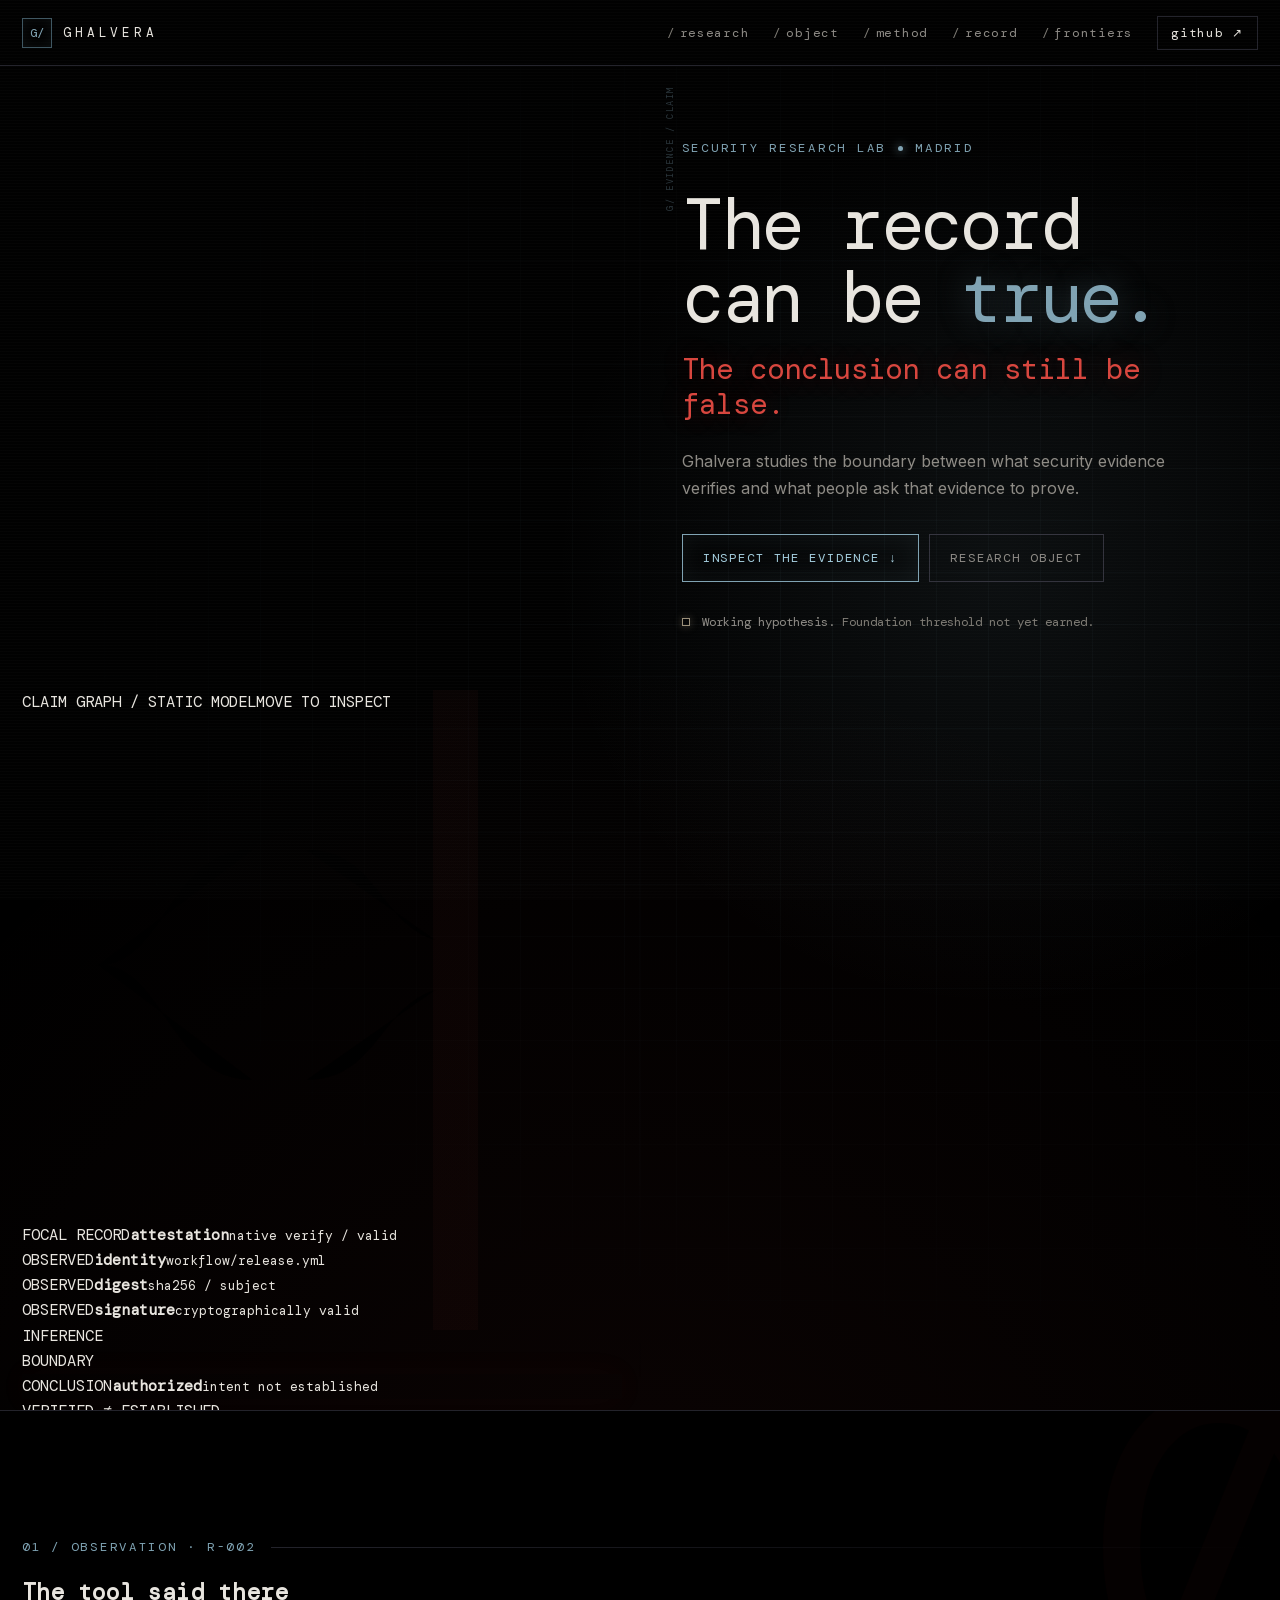
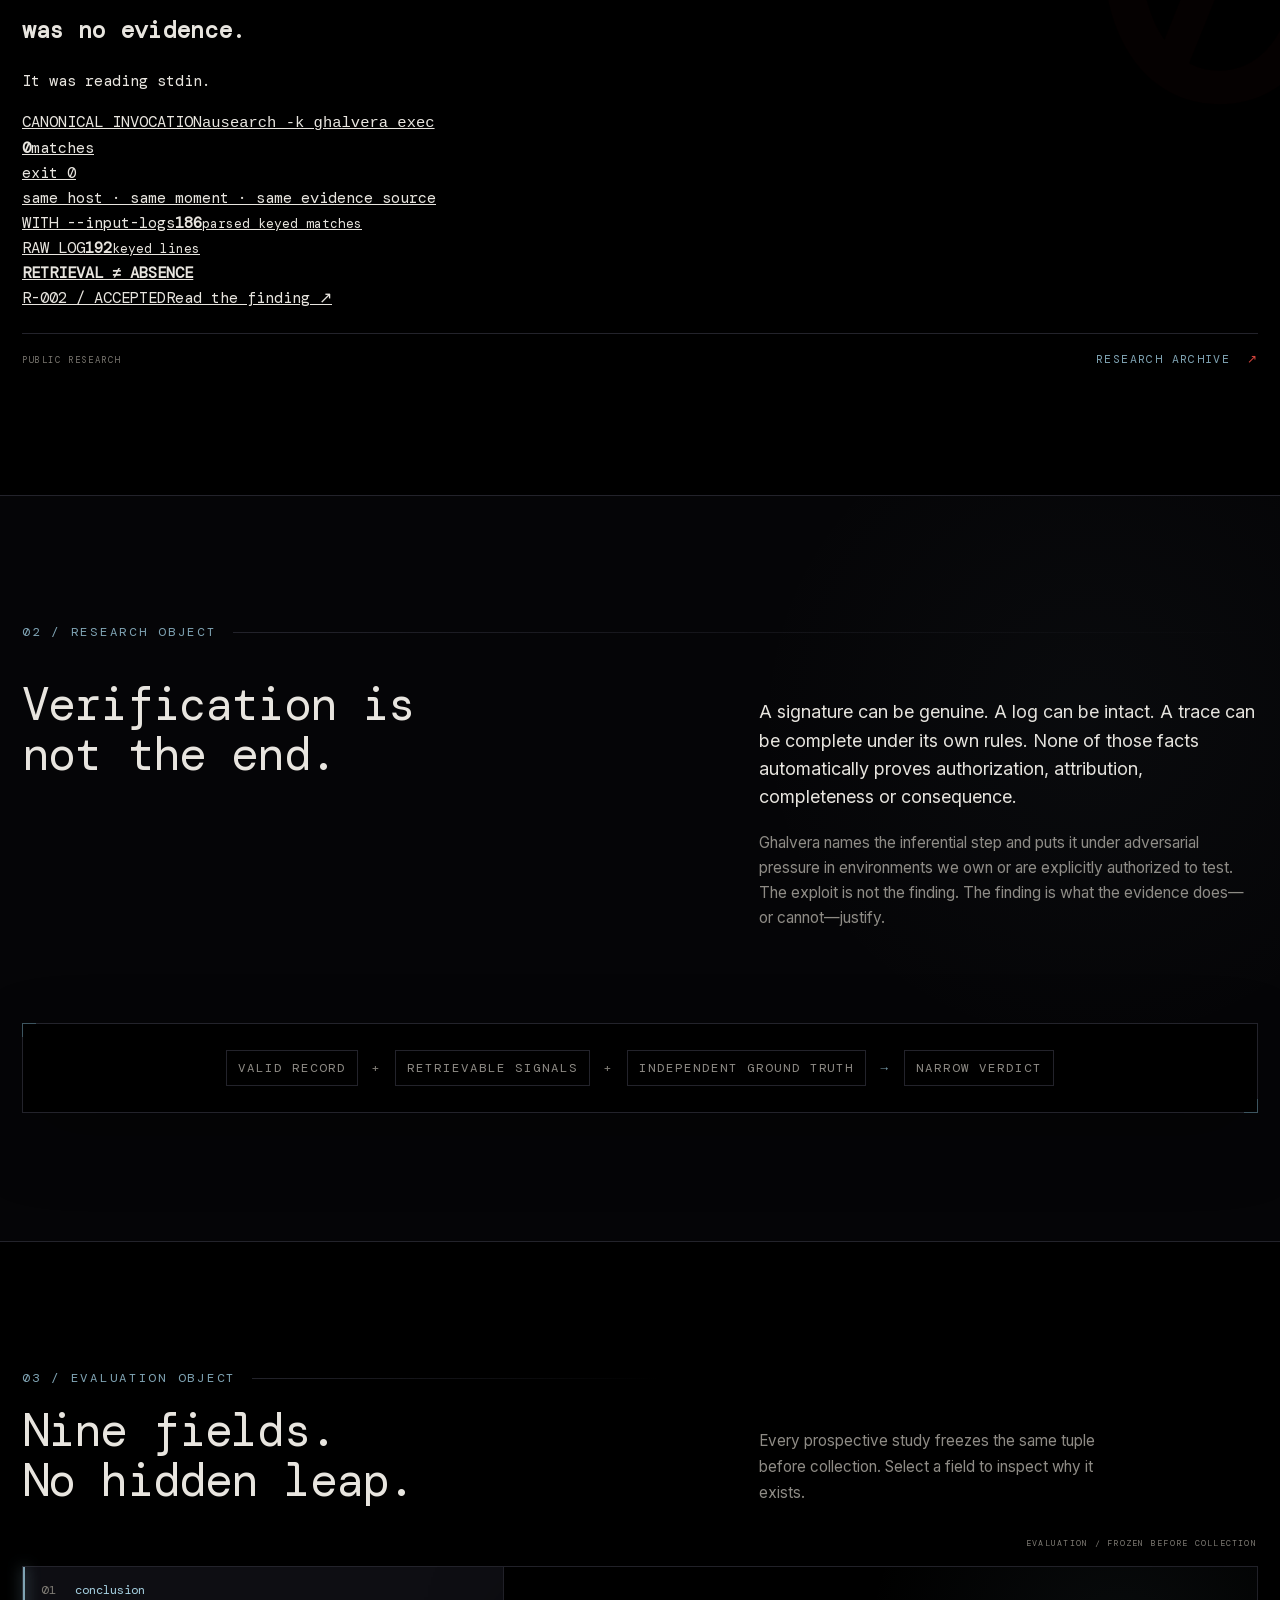
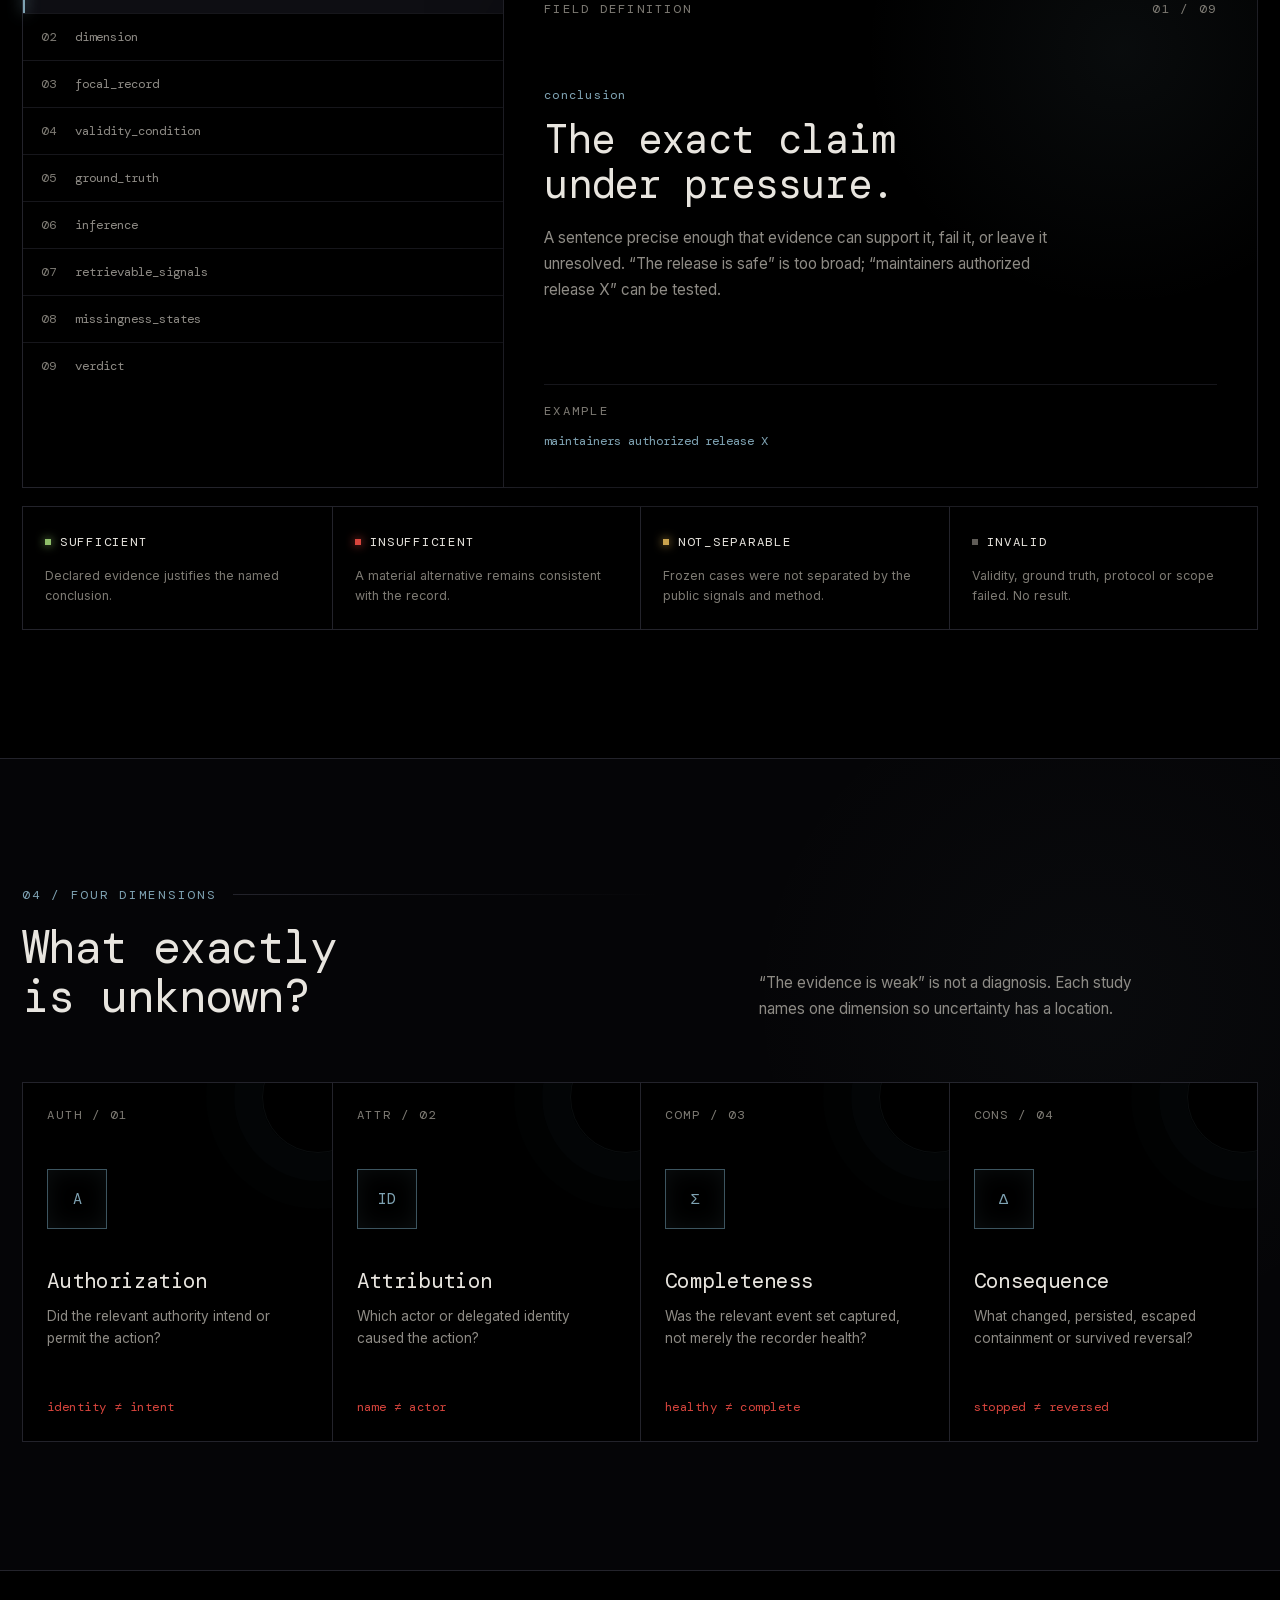
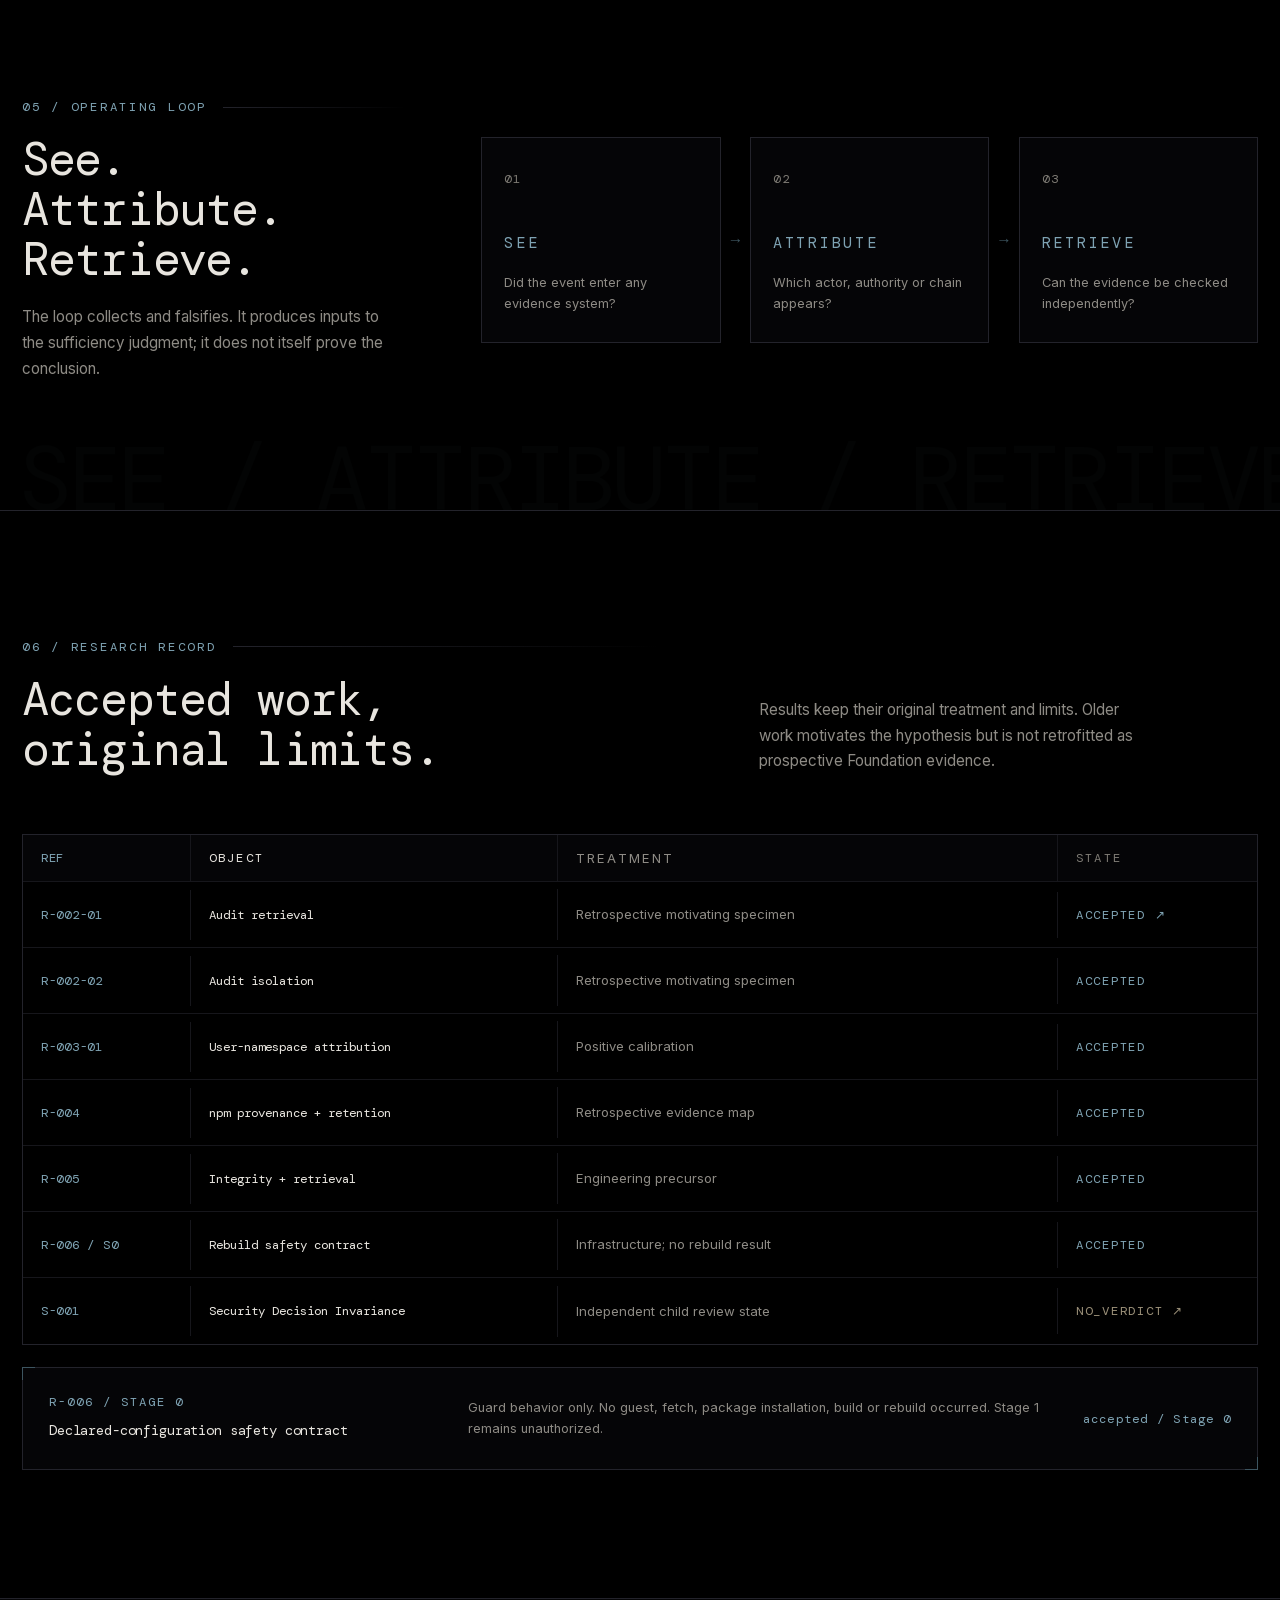
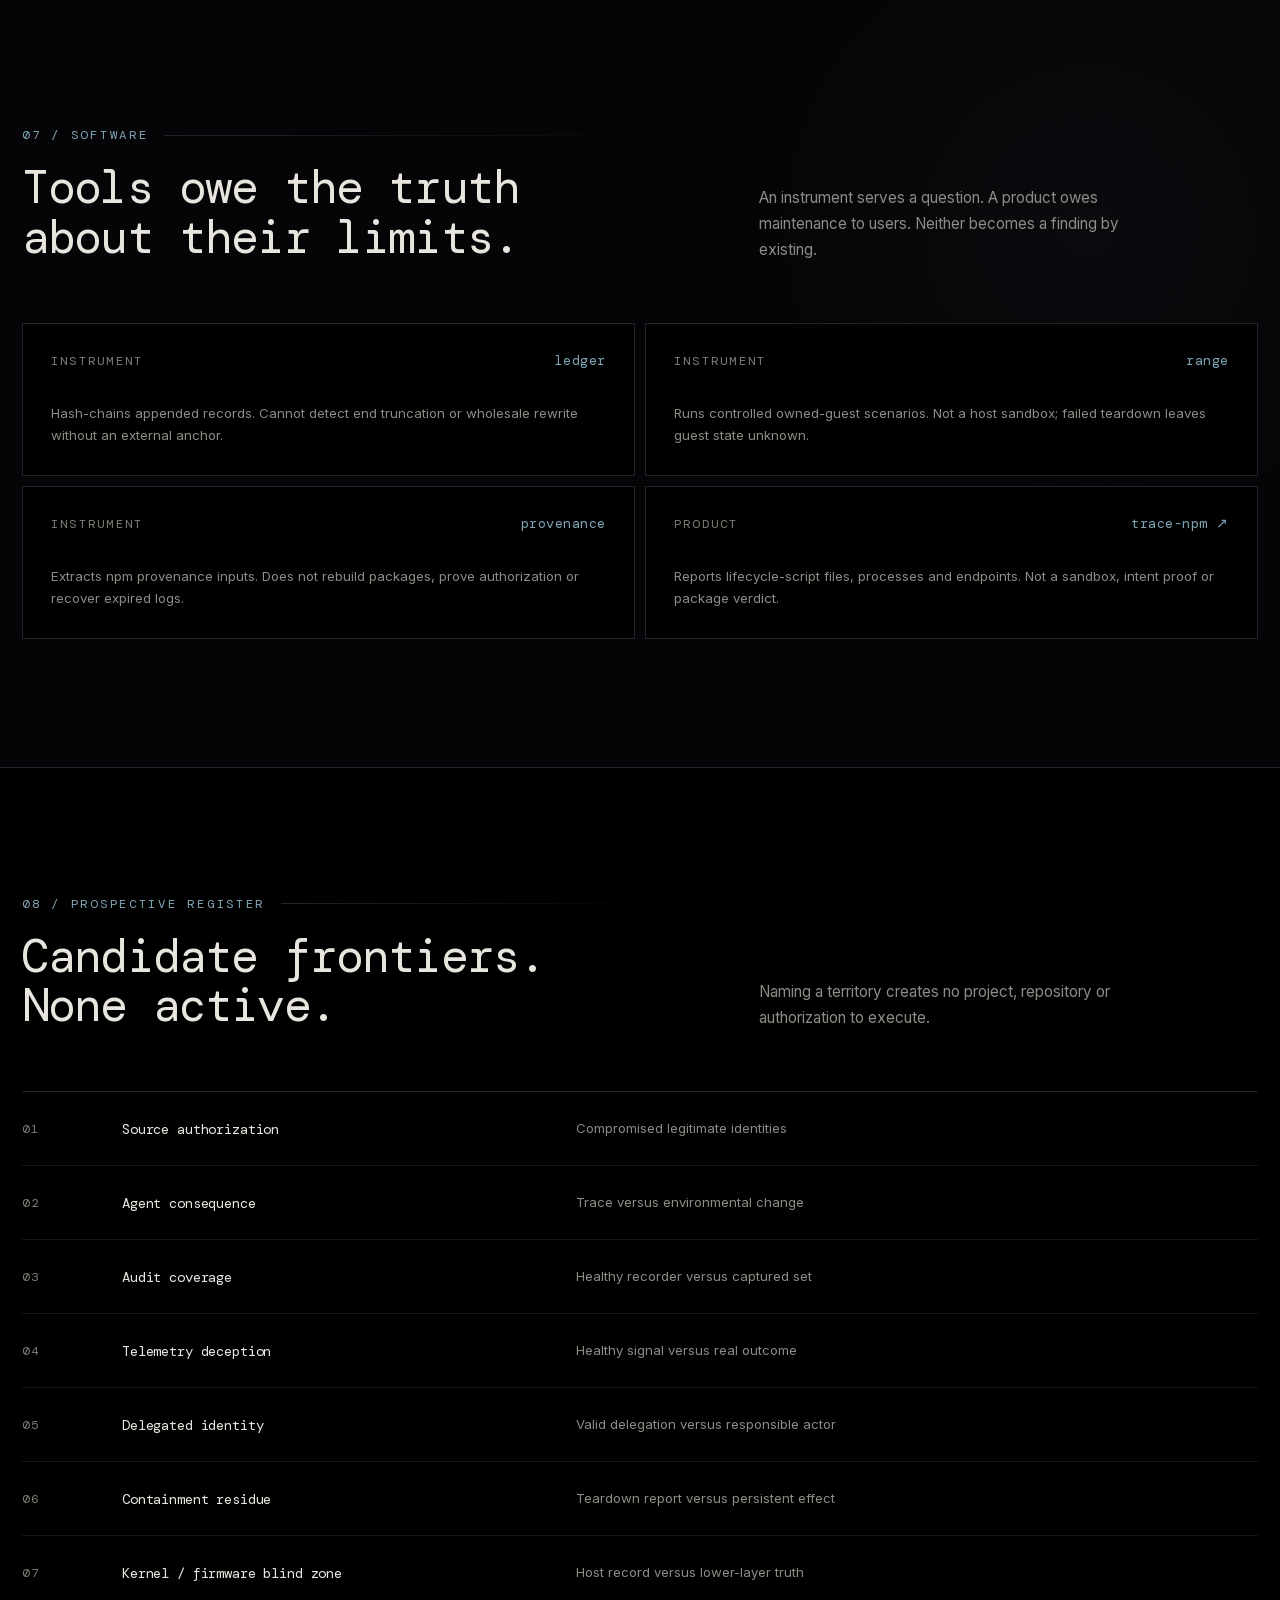
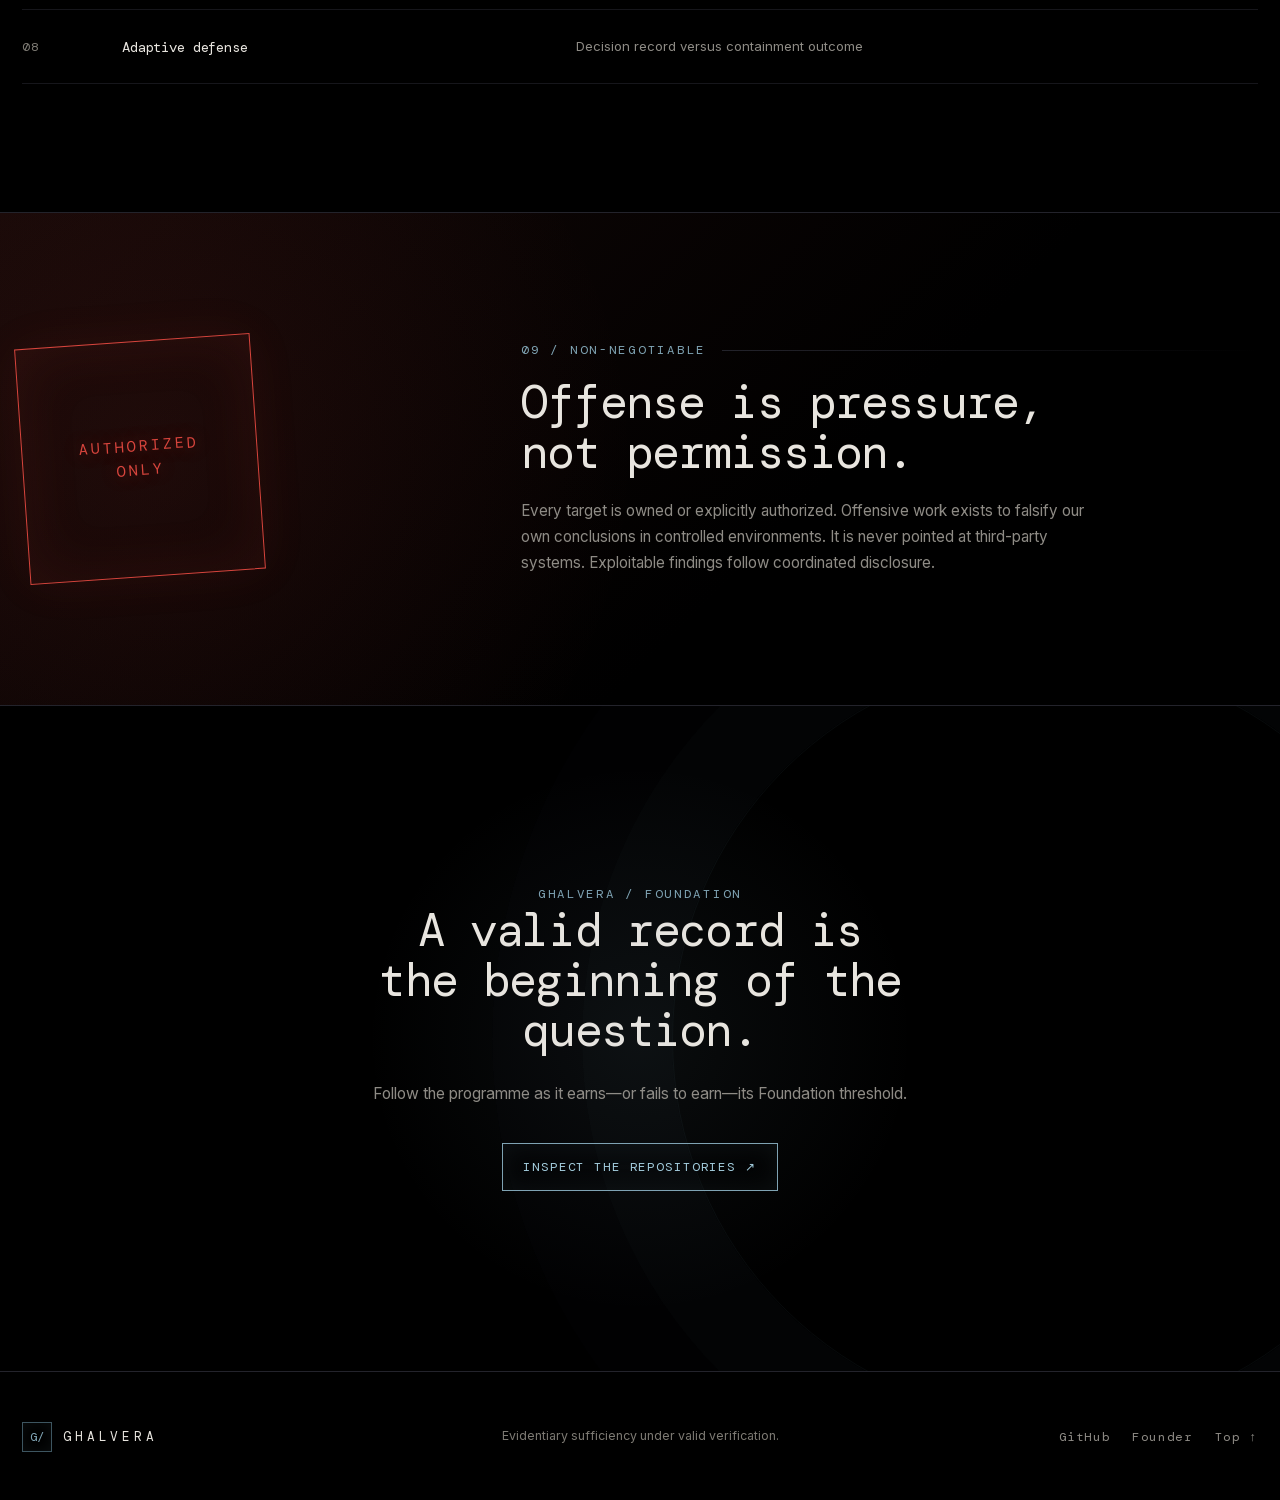
==== commit a074a38f: "Synchronize published flagship with canonical surface" ====
--- a/index.html
+++ b/index.html
@@ -1 +1,54 @@
-<!doctype html><html lang="en"><head><meta charset="utf-8"><meta name="viewport" content="width=device-width,initial-scale=1"><title>Ghalvera — The record can be true</title><meta name="description" content="Ghalvera studies evidentiary sufficiency under valid verification: when a genuine security record is not enough for the conclusion attached to it."><meta name="theme-color" content="#000000"><meta name="color-scheme" content="dark"><link rel="canonical" href="https://ghalvera.github.io/"><link rel="icon" href="favicon.svg" type="image/svg+xml"><link rel="stylesheet" href="styles.css"><meta property="og:title" content="Ghalvera — The record can be true"><meta property="og:description" content="The conclusion can still be false. Security research on evidentiary sufficiency under valid verification."><meta property="og:type" content="website"><meta property="og:url" content="https://ghalvera.github.io/"><meta property="og:image" content="https://ghalvera.github.io/og.png"><meta name="twitter:card" content="summary_large_image"></head><body><a class="skip" href="#main">Skip to content</a><header class="topbar" data-header><a class="wordmark" href="#top"><span class="wordmark-mark">G/</span>GHALVERA</a><button class="menu" type="button" aria-expanded="false" aria-controls="primary-nav" data-menu><span></span><span></span><span class="sr-only">Menu</span></button><nav id="primary-nav" data-nav><a href="#observation">research</a><a href="#object">object</a><a href="#record">method</a><a href="#work">record</a><a href="#frontiers">frontiers</a><a class="external" href="https://github.com/Ghalvera">github ↗</a></nav></header><main id="main"><section class="hero hero-v2" id="top"><div class="grid-field"></div><div class="hero-axis"></div><div class="hero-copy" data-reveal><p class="system-label"><span>SECURITY RESEARCH LAB</span><i></i><span>MADRID</span></p><h1>The record<br>can be <em>true.</em></h1><p class="counterline">The conclusion can still be false.</p><p class="lede">Ghalvera studies the boundary between what security evidence verifies and what people ask that evidence to prove.</p><div class="hero-actions"><a class="button primary" href="#observation">Inspect the evidence ↓</a><a class="button secondary" href="#object">Research object</a></div><div class="maturity"><span class="maturity-led"></span><p><strong>Working hypothesis.</strong> Foundation threshold not yet earned.</p></div></div><div class="hero-visual evidence-visual" data-evidence><div class="evidence-caption"><span>CLAIM GRAPH / STATIC MODEL</span><span>MOVE TO INSPECT</span></div><div class="evidence-plane" data-plane><svg class="evidence-links" viewBox="0 0 720 600" preserveAspectRatio="none"><path class="link held-link" d="M92 300 C170 300 178 162 276 162"/><path class="link held-link" d="M92 300 C170 300 178 300 276 300"/><path class="link held-link" d="M92 300 C170 300 178 438 276 438"/><path class="link held-link" d="M342 162 C425 162 430 250 496 270"/><path class="link held-link" d="M342 300 C425 300 430 300 496 300"/><path class="link held-link" d="M342 438 C425 438 430 350 496 330"/><path class="link crossed-link" d="M526 300 C575 300 588 300 628 300"/></svg><div class="node record-node" data-node style="--x:7%;--y:50%"><span class="node-kicker">FOCAL RECORD</span><strong>attestation</strong><small>native verify / valid</small></div><div class="node signal-node" data-node style="--x:34%;--y:23%"><span class="node-kicker">OBSERVED</span><strong>identity</strong><small>workflow/release.yml</small></div><div class="node signal-node" data-node style="--x:34%;--y:50%"><span class="node-kicker">OBSERVED</span><strong>digest</strong><small>sha256 / subject</small></div><div class="node signal-node" data-node style="--x:34%;--y:77%"><span class="node-kicker">OBSERVED</span><strong>signature</strong><small>cryptographically valid</small></div><div class="boundary-node" data-node style="--x:70%;--y:50%"><span>INFERENCE<br>BOUNDARY</span></div><div class="node conclusion-node" data-node style="--x:88%;--y:50%"><span class="node-kicker">CONCLUSION</span><strong>authorized</strong><small>intent not established</small></div><div class="boundary-label">VERIFIED <span>≠</span> ESTABLISHED</div></div><div class="evidence-verdict"><span>RECORD</span><b>VALID</b><i></i><span>CLAIM</span><strong>INSUFFICIENT</strong></div></div></section><section class="observation section" id="observation" data-reveal><div class="observation-head"><div><p class="section-index">01 / OBSERVATION · R-002</p><h2>The tool said there<br>was no evidence.</h2></div><p>It was reading stdin.</p></div><a class="specimen" href="studies/audit-retrieval.html"><div class="specimen-command"><span>CANONICAL INVOCATION</span><code>ausearch -k ghalvera_exec</code><div class="specimen-result"><b>0</b><span>matches<br>exit 0</span></div></div><div class="specimen-boundary"><span>same host · same moment · same evidence source</span><i></i></div><div class="specimen-truth"><div><span>WITH --input-logs</span><b>186</b><small>parsed keyed matches</small></div><div><span>RAW LOG</span><b>192</b><small>keyed lines</small></div><strong class="specimen-state">RETRIEVAL ≠ ABSENCE</strong></div><div class="specimen-foot"><span>R-002 / ACCEPTED</span><span>Read the finding ↗</span></div></a></section><section class="thesis section" id="object" data-reveal><div class="section-index">02 / RESEARCH OBJECT</div><div class="thesis-grid"><div><h2>Verification is<br>not the end.</h2></div><div class="thesis-copy"><p class="lead">A signature can be genuine. A log can be intact. A trace can be complete under its own rules. None of those facts automatically proves authorization, attribution, completeness or consequence.</p><p>Ghalvera names the inferential step and puts it under adversarial pressure in environments we own or are explicitly authorized to test. The exploit is not the finding. The finding is what the evidence does—or cannot—justify.</p></div></div><div class="claim-rule"><span>VALID RECORD</span><i>+</i><span>RETRIEVABLE SIGNALS</span><i>+</i><span>INDEPENDENT GROUND TRUTH</span><b>→</b><span>NARROW VERDICT</span></div></section><section class="evaluation section" id="record" data-reveal><div class="section-head"><div><p class="section-index">03 / EVALUATION OBJECT</p><h2>Nine fields.<br>No hidden leap.</h2></div><p>Every prospective study freezes the same tuple before collection.</p></div><div class="tuple-layout"><ol class="tuple" data-tuple><li><button class="is-active" data-field="conclusion"><span>01</span>conclusion</button></li><li><button data-field="dimension"><span>02</span>dimension</button></li><li><button data-field="focal_record"><span>03</span>focal_record</button></li><li><button data-field="validity_condition"><span>04</span>validity_condition</button></li><li><button data-field="ground_truth"><span>05</span>ground_truth</button></li><li><button data-field="inference"><span>06</span>inference</button></li><li><button data-field="retrievable_signals"><span>07</span>retrievable_signals</button></li><li><button data-field="missingness_states"><span>08</span>missingness_states</button></li><li><button data-field="verdict"><span>09</span>verdict</button></li></ol><div class="field-console"><div class="console-top"><span>FIELD DEFINITION</span><span data-field-count>01 / 09</span></div><p class="console-key" data-field-key>conclusion</p><h3 data-field-title>The exact claim under pressure.</h3><p data-field-copy>A sentence precise enough that evidence can support it, fail it, or leave it unresolved.</p><div class="console-example"><span>EXAMPLE</span><code data-field-example>maintainers authorized release X</code></div></div></div><div class="verdict-row"><div><span class="dot sufficient"></span><b>SUFFICIENT</b><p>Declared evidence justifies the named conclusion.</p></div><div><span class="dot insufficient"></span><b>INSUFFICIENT</b><p>A material alternative remains consistent with the record.</p></div><div><span class="dot separate"></span><b>NOT_SEPARABLE</b><p>Frozen cases were not separated by the public signals and method.</p></div><div><span class="dot invalid"></span><b>INVALID</b><p>Validity, ground truth, protocol or scope failed. No result.</p></div></div></section><section class="dimensions section" id="dimensions" data-reveal><div class="section-head"><div><p class="section-index">04 / FOUR DIMENSIONS</p><h2>What exactly<br>is unknown?</h2></div><p>“The evidence is weak” is not a diagnosis. Each study names one dimension so uncertainty has a location.</p></div><div class="dimension-grid"><article><span>AUTH / 01</span><div class="dimension-glyph">A</div><h3>Authorization</h3><p>Did the relevant authority intend or permit the action?</p><code>identity ≠ intent</code></article><article><span>ATTR / 02</span><div class="dimension-glyph">ID</div><h3>Attribution</h3><p>Which actor or delegated identity caused the action?</p><code>name ≠ actor</code></article><article><span>COMP / 03</span><div class="dimension-glyph">Σ</div><h3>Completeness</h3><p>Was the relevant event set captured, not merely the recorder health?</p><code>healthy ≠ complete</code></article><article><span>CONS / 04</span><div class="dimension-glyph">Δ</div><h3>Consequence</h3><p>What changed, persisted, escaped containment or survived reversal?</p><code>stopped ≠ reversed</code></article></div></section><section class="loop-section section" data-reveal><div class="loop-copy"><p class="section-index">05 / OPERATING LOOP</p><h2>See. Attribute.<br>Retrieve.</h2><p>The loop collects and falsifies. It produces inputs to the sufficiency judgment; it does not itself prove the conclusion.</p></div><div class="loop-diagram"><div><span>01</span><b>SEE</b><p>Did the event enter any evidence system?</p></div><i>→</i><div><span>02</span><b>ATTRIBUTE</b><p>Which actor, authority or chain appears?</p></div><i>→</i><div><span>03</span><b>RETRIEVE</b><p>Can the evidence be checked independently?</p></div></div></section><section class="work section" id="work" data-reveal><div class="section-head"><div><p class="section-index">06 / RESEARCH RECORD</p><h2>Accepted work,<br>original limits.</h2></div><p>Results keep their original treatment and limits.</p></div><div class="work-table"><div class="work-row header"><span>REF</span><span>OBJECT</span><span>TREATMENT</span><span>STATE</span></div><a class="work-row" href="studies/audit-retrieval.html"><span>R-002-01</span><span>Audit retrieval</span><span>Retrospective motivating specimen</span><strong>ACCEPTED ↗</strong></a><div class="work-row"><span>R-002-02</span><span>Audit isolation</span><span>Retrospective motivating specimen</span><strong>ACCEPTED</strong></div><div class="work-row"><span>R-003-01</span><span>User-namespace attribution</span><span>Positive calibration</span><strong>ACCEPTED</strong></div><div class="work-row"><span>R-004</span><span>npm provenance + retention</span><span>Retrospective evidence map</span><strong>ACCEPTED</strong></div><div class="work-row"><span>R-005</span><span>Integrity + retrieval</span><span>Engineering precursor</span><strong>ACCEPTED</strong></div><div class="work-row"><span>R-006 / S0</span><span>Rebuild safety contract</span><span>Infrastructure; no rebuild result</span><strong>ACCEPTED</strong></div><a class="work-row" href="studies/decision-invariance.html"><span>S-001</span><span>Security Decision Invariance</span><span>Independent child review state</span><strong class="muted-state">NO_VERDICT ↗</strong></a></div></section><section class="software section" id="software" data-reveal><div class="section-head"><div><p class="section-index">07 / SOFTWARE</p><h2>Tools owe the truth<br>about their limits.</h2></div><p>An instrument serves a question. A product owes maintenance to users.</p></div><div class="software-grid"><article><div><span>INSTRUMENT</span><b>ledger</b></div><p>Hash-chains appended records. Cannot detect end truncation or wholesale rewrite without an external anchor.</p></article><article><div><span>INSTRUMENT</span><b>range</b></div><p>Runs controlled owned-guest scenarios. Not a host sandbox.</p></article><article><div><span>INSTRUMENT</span><b>provenance</b></div><p>Extracts npm provenance inputs. Does not prove authorization.</p></article><a href="https://github.com/Ghalvera/trace-npm"><div><span>PRODUCT</span><b>trace-npm ↗</b></div><p>Reports lifecycle-script files, processes and endpoints. Not a sandbox, intent proof or package verdict.</p></a></div></section><section class="frontiers section" id="frontiers" data-reveal><div class="section-head"><div><p class="section-index">08 / PROSPECTIVE REGISTER</p><h2>Candidate frontiers.<br>None active.</h2></div><p>Naming a territory creates no project, repository or authorization to execute.</p></div><div class="frontier-list"><div><span>01</span><b>Source authorization</b><p>Compromised legitimate identities</p></div><div><span>02</span><b>Agent consequence</b><p>Trace versus environmental change</p></div><div><span>03</span><b>Audit coverage</b><p>Healthy recorder versus captured set</p></div><div><span>04</span><b>Telemetry deception</b><p>Healthy signal versus real outcome</p></div><div><span>05</span><b>Delegated identity</b><p>Valid delegation versus responsible actor</p></div></div></section><section class="safety section" data-reveal><div class="safety-mark">AUTHORIZED<br>ONLY</div><div><p class="section-index">09 / NON-NEGOTIABLE</p><h2>Offense is pressure,<br>not permission.</h2><p>Every target is owned or explicitly authorized. Offensive work exists to falsify our own conclusions in controlled environments.</p></div></section><section class="closing section" data-reveal><p class="section-index">GHALVERA / FOUNDATION</p><h2>A valid record is<br>the beginning of the question.</h2><p>Follow the programme as it earns—or fails to earn—its Foundation threshold.</p><a class="button primary" href="https://github.com/Ghalvera">Inspect the repositories ↗</a></section></main><footer><a class="wordmark" href="#top"><span class="wordmark-mark">G/</span>GHALVERA</a><p>Evidentiary sufficiency under valid verification.</p><div><a href="https://github.com/Ghalvera">GitHub</a><a href="https://joshuadefreitas.github.io">Founder</a><a href="#top">Top ↑</a></div></footer><script src="site.js" defer></script></body></html>+<!doctype html>
+<html lang="en">
+<head>
+  <meta charset="utf-8">
+  <meta name="viewport" content="width=device-width, initial-scale=1">
+  <title>Ghalvera — The record can be true</title>
+  <meta name="description" content="Ghalvera studies evidentiary sufficiency under valid verification: when a genuine security record is not enough for the conclusion attached to it.">
+  <meta name="theme-color" content="#000000"><meta name="color-scheme" content="dark">
+  <link rel="canonical" href="https://ghalvera.github.io/"><link rel="icon" href="favicon.svg" type="image/svg+xml"><link rel="stylesheet" href="styles.css"><link rel="stylesheet" href="flagship.css">
+  <meta property="og:title" content="Ghalvera — The record can be true"><meta property="og:description" content="The conclusion can still be false. Security research on evidentiary sufficiency under valid verification."><meta property="og:type" content="website"><meta property="og:url" content="https://ghalvera.github.io/"><meta property="og:image" content="https://ghalvera.github.io/og.png"><meta property="og:image:width" content="1200"><meta property="og:image:height" content="630"><meta name="twitter:card" content="summary_large_image">
+  <script type="application/ld+json">{"@context":"https://schema.org","@type":"ResearchOrganization","name":"Ghalvera","url":"https://ghalvera.github.io/","description":"An independent security research laboratory studying evidentiary sufficiency under valid verification.","sameAs":["https://github.com/Ghalvera"]}</script>
+</head>
+<body>
+<a class="skip" href="#main">Skip to content</a>
+<header class="topbar" data-header><a class="wordmark" href="#top" aria-label="Ghalvera home"><span class="wordmark-mark" aria-hidden="true">G/</span>GHALVERA</a><button class="menu" type="button" aria-expanded="false" aria-controls="primary-nav" data-menu><span></span><span></span><span class="sr-only">Menu</span></button><nav id="primary-nav" aria-label="Primary navigation" data-nav><a href="#observation">research</a><a href="#object">object</a><a href="#record">method</a><a href="#work">record</a><a href="#frontiers">frontiers</a><a class="external" href="https://github.com/Ghalvera">github ↗</a></nav></header>
+<main id="main">
+<section class="hero hero-v2" id="top">
+  <div class="grid-field" aria-hidden="true"></div><div class="hero-axis" aria-hidden="true"></div>
+  <div class="hero-copy" data-reveal><p class="system-label"><span>SECURITY RESEARCH LAB</span><i></i><span>MADRID</span></p><h1>The record<br>can be <em>true.</em></h1><p class="counterline">The conclusion can still be false.</p><p class="lede">Ghalvera studies the boundary between what security evidence verifies and what people ask that evidence to prove.</p><div class="hero-actions"><a class="button primary" href="#observation">Inspect the evidence ↓</a><a class="button secondary" href="#object">Research object</a></div><div class="maturity"><span class="maturity-led" aria-hidden="true"></span><p><strong>Working hypothesis.</strong> Foundation threshold not yet earned.</p></div></div>
+  <div class="hero-visual evidence-visual" data-evidence aria-label="Static interactive illustration: a valid record supports observable signals but does not establish maintainer authorization">
+    <div class="evidence-caption"><span>CLAIM GRAPH / STATIC MODEL</span><span>MOVE TO INSPECT</span></div>
+    <div class="evidence-plane" data-plane>
+      <svg class="evidence-links" viewBox="0 0 720 600" preserveAspectRatio="none" aria-hidden="true"><path class="link held-link" d="M92 300 C170 300 178 162 276 162"/><path class="link held-link" d="M92 300 C170 300 178 300 276 300"/><path class="link held-link" d="M92 300 C170 300 178 438 276 438"/><path class="link held-link" d="M342 162 C425 162 430 250 496 270"/><path class="link held-link" d="M342 300 C425 300 430 300 496 300"/><path class="link held-link" d="M342 438 C425 438 430 350 496 330"/><path class="link crossed-link" d="M526 300 C575 300 588 300 628 300"/></svg>
+      <div class="node record-node" data-node style="--x:7%;--y:50%"><span class="node-kicker">FOCAL RECORD</span><strong>attestation</strong><small>native verify / valid</small></div>
+      <div class="node signal-node" data-node style="--x:34%;--y:23%"><span class="node-kicker">OBSERVED</span><strong>identity</strong><small>workflow/release.yml</small></div>
+      <div class="node signal-node" data-node style="--x:34%;--y:50%"><span class="node-kicker">OBSERVED</span><strong>digest</strong><small>sha256 / subject</small></div>
+      <div class="node signal-node" data-node style="--x:34%;--y:77%"><span class="node-kicker">OBSERVED</span><strong>signature</strong><small>cryptographically valid</small></div>
+      <div class="boundary-node" data-node style="--x:70%;--y:50%"><span>INFERENCE<br>BOUNDARY</span></div>
+      <div class="node conclusion-node" data-node style="--x:88%;--y:50%"><span class="node-kicker">CONCLUSION</span><strong>authorized</strong><small>intent not established</small></div>
+      <div class="boundary-label">VERIFIED <span>≠</span> ESTABLISHED</div>
+    </div>
+    <div class="evidence-verdict"><span>RECORD</span><b>VALID</b><i></i><span>CLAIM</span><strong>INSUFFICIENT</strong></div>
+  </div>
+</section>
+<section class="observation section" id="observation" data-reveal><div class="observation-head"><div><p class="section-index">01 / OBSERVATION · R-002</p><h2>The tool said there<br>was no evidence.</h2></div><p>It was reading stdin.</p></div><a class="specimen" href="studies/audit-retrieval.html"><div class="specimen-command"><span>CANONICAL INVOCATION</span><code>ausearch -k ghalvera_exec</code><div class="specimen-result"><b>0</b><span>matches<br>exit 0</span></div></div><div class="specimen-boundary"><span>same host · same moment · same evidence source</span><i></i></div><div class="specimen-truth"><div><span>WITH --input-logs</span><b>186</b><small>parsed keyed matches</small></div><div><span>RAW LOG</span><b>192</b><small>keyed lines</small></div><strong class="specimen-state">RETRIEVAL ≠ ABSENCE</strong></div><div class="specimen-foot"><span>R-002 / ACCEPTED</span><span>Read the finding ↗</span></div></a></section>
+
+<section class="thesis section" id="object" data-reveal><div class="section-index">02 / RESEARCH OBJECT</div><div class="thesis-grid"><div><h2>Verification is<br>not the end.</h2></div><div class="thesis-copy"><p class="lead">A signature can be genuine. A log can be intact. A trace can be complete under its own rules. None of those facts automatically proves authorization, attribution, completeness or consequence.</p><p>Ghalvera names the inferential step and puts it under adversarial pressure in environments we own or are explicitly authorized to test. The exploit is not the finding. The finding is what the evidence does—or cannot—justify.</p></div></div><div class="claim-rule"><span>VALID RECORD</span><i>+</i><span>RETRIEVABLE SIGNALS</span><i>+</i><span>INDEPENDENT GROUND TRUTH</span><b>→</b><span>NARROW VERDICT</span></div></section>
+
+<section class="evaluation section" id="record" data-reveal><div class="section-head"><div><p class="section-index">03 / EVALUATION OBJECT</p><h2>Nine fields.<br>No hidden leap.</h2></div><p>Every prospective study freezes the same tuple before collection. Select a field to inspect why it exists.</p></div><div class="tuple-layout"><ol class="tuple" data-tuple><li><button class="is-active" type="button" data-field="conclusion"><span>01</span>conclusion</button></li><li><button type="button" data-field="dimension"><span>02</span>dimension</button></li><li><button type="button" data-field="focal_record"><span>03</span>focal_record</button></li><li><button type="button" data-field="validity_condition"><span>04</span>validity_condition</button></li><li><button type="button" data-field="ground_truth"><span>05</span>ground_truth</button></li><li><button type="button" data-field="inference"><span>06</span>inference</button></li><li><button type="button" data-field="retrievable_signals"><span>07</span>retrievable_signals</button></li><li><button type="button" data-field="missingness_states"><span>08</span>missingness_states</button></li><li><button type="button" data-field="verdict"><span>09</span>verdict</button></li></ol><div class="field-console" aria-live="polite"><div class="console-top"><span>FIELD DEFINITION</span><span data-field-count>01 / 09</span></div><p class="console-key" data-field-key>conclusion</p><h3 data-field-title>The exact claim under pressure.</h3><p data-field-copy>A sentence precise enough that evidence can support it, fail it, or leave it unresolved. “The release is safe” is too broad; “maintainers authorized release X” can be tested.</p><div class="console-example"><span>EXAMPLE</span><code data-field-example>maintainers authorized release X</code></div></div></div><div class="verdict-row" aria-label="Permitted verdicts"><div><span class="dot sufficient"></span><b>SUFFICIENT</b><p>Declared evidence justifies the named conclusion.</p></div><div><span class="dot insufficient"></span><b>INSUFFICIENT</b><p>A material alternative remains consistent with the record.</p></div><div><span class="dot separate"></span><b>NOT_SEPARABLE</b><p>Frozen cases were not separated by the public signals and method.</p></div><div><span class="dot invalid"></span><b>INVALID</b><p>Validity, ground truth, protocol or scope failed. No result.</p></div></div></section>
+
+<section class="dimensions section" id="dimensions" data-reveal><div class="section-head"><div><p class="section-index">04 / FOUR DIMENSIONS</p><h2>What exactly<br>is unknown?</h2></div><p>“The evidence is weak” is not a diagnosis. Each study names one dimension so uncertainty has a location.</p></div><div class="dimension-grid"><article><span>AUTH / 01</span><div class="dimension-glyph">A</div><h3>Authorization</h3><p>Did the relevant authority intend or permit the action?</p><code>identity ≠ intent</code></article><article><span>ATTR / 02</span><div class="dimension-glyph">ID</div><h3>Attribution</h3><p>Which actor or delegated identity caused the action?</p><code>name ≠ actor</code></article><article><span>COMP / 03</span><div class="dimension-glyph">Σ</div><h3>Completeness</h3><p>Was the relevant event set captured, not merely the recorder health?</p><code>healthy ≠ complete</code></article><article><span>CONS / 04</span><div class="dimension-glyph">Δ</div><h3>Consequence</h3><p>What changed, persisted, escaped containment or survived reversal?</p><code>stopped ≠ reversed</code></article></div></section>
+
+<section class="loop-section section" data-reveal><div class="loop-copy"><p class="section-index">05 / OPERATING LOOP</p><h2>See. Attribute.<br>Retrieve.</h2><p>The loop collects and falsifies. It produces inputs to the sufficiency judgment; it does not itself prove the conclusion.</p></div><div class="loop-diagram"><div><span>01</span><b>SEE</b><p>Did the event enter any evidence system?</p></div><i>→</i><div><span>02</span><b>ATTRIBUTE</b><p>Which actor, authority or chain appears?</p></div><i>→</i><div><span>03</span><b>RETRIEVE</b><p>Can the evidence be checked independently?</p></div></div></section>
+
+<section class="work section" id="work" data-reveal><div class="section-head"><div><p class="section-index">06 / RESEARCH RECORD</p><h2>Accepted work,<br>original limits.</h2></div><p>Results keep their original treatment and limits. Older work motivates the hypothesis but is not retrofitted as prospective Foundation evidence.</p></div><div class="work-table" role="region" tabindex="0" aria-label="Ghalvera work register; scroll horizontally on narrow screens"><div class="work-row header"><span>REF</span><span>OBJECT</span><span>TREATMENT</span><span>STATE</span></div><a class="work-row" href="studies/audit-retrieval.html"><span>R-002-01</span><span>Audit retrieval</span><span>Retrospective motivating specimen</span><strong>ACCEPTED ↗</strong></a><div class="work-row"><span>R-002-02</span><span>Audit isolation</span><span>Retrospective motivating specimen</span><strong>ACCEPTED</strong></div><div class="work-row"><span>R-003-01</span><span>User-namespace attribution</span><span>Positive calibration</span><strong>ACCEPTED</strong></div><div class="work-row"><span>R-004</span><span>npm provenance + retention</span><span>Retrospective evidence map</span><strong>ACCEPTED</strong></div><div class="work-row"><span>R-005</span><span>Integrity + retrieval</span><span>Engineering precursor</span><strong>ACCEPTED</strong></div><div class="work-row"><span>R-006 / S0</span><span>Rebuild safety contract</span><span>Infrastructure; no rebuild result</span><strong>ACCEPTED</strong></div><a class="work-row" href="studies/decision-invariance.html"><span>S-001</span><span>Security Decision Invariance</span><span>Independent child review state</span><strong class="muted-state">NO_VERDICT ↗</strong></a></div><div class="stage-zero"><div><span>R-006 / STAGE 0</span><strong>Declared-configuration safety contract</strong></div><p>Guard behavior only. No guest, fetch, package installation, build or rebuild occurred. Stage 1 remains unauthorized.</p><code>accepted / Stage 0</code></div></section>
+
+<section class="software section" id="software" data-reveal><div class="section-head"><div><p class="section-index">07 / SOFTWARE</p><h2>Tools owe the truth<br>about their limits.</h2></div><p>An instrument serves a question. A product owes maintenance to users. Neither becomes a finding by existing.</p></div><div class="software-grid"><article><div><span>INSTRUMENT</span><b>ledger</b></div><p>Hash-chains appended records. Cannot detect end truncation or wholesale rewrite without an external anchor.</p></article><article><div><span>INSTRUMENT</span><b>range</b></div><p>Runs controlled owned-guest scenarios. Not a host sandbox; failed teardown leaves guest state unknown.</p></article><article><div><span>INSTRUMENT</span><b>provenance</b></div><p>Extracts npm provenance inputs. Does not rebuild packages, prove authorization or recover expired logs.</p></article><a href="https://github.com/Ghalvera/trace-npm"><div><span>PRODUCT</span><b>trace-npm ↗</b></div><p>Reports lifecycle-script files, processes and endpoints. Not a sandbox, intent proof or package verdict.</p></a></div></section>
+
+<section class="frontiers section" id="frontiers" data-reveal><div class="section-head"><div><p class="section-index">08 / PROSPECTIVE REGISTER</p><h2>Candidate frontiers.<br>None active.</h2></div><p>Naming a territory creates no project, repository or authorization to execute.</p></div><div class="frontier-list"><div><span>01</span><b>Source authorization</b><p>Compromised legitimate identities</p></div><div><span>02</span><b>Agent consequence</b><p>Trace versus environmental change</p></div><div><span>03</span><b>Audit coverage</b><p>Healthy recorder versus captured set</p></div><div><span>04</span><b>Telemetry deception</b><p>Healthy signal versus real outcome</p></div><div><span>05</span><b>Delegated identity</b><p>Valid delegation versus responsible actor</p></div><div><span>06</span><b>Containment residue</b><p>Teardown report versus persistent effect</p></div><div><span>07</span><b>Kernel / firmware blind zone</b><p>Host record versus lower-layer truth</p></div><div><span>08</span><b>Adaptive defense</b><p>Decision record versus containment outcome</p></div></div></section>
+<section class="safety section" data-reveal><div class="safety-mark">AUTHORIZED<br>ONLY</div><div><p class="section-index">09 / NON-NEGOTIABLE</p><h2>Offense is pressure,<br>not permission.</h2><p>Every target is owned or explicitly authorized. Offensive work exists to falsify our own conclusions in controlled environments. It is never pointed at third-party systems. Exploitable findings follow coordinated disclosure.</p></div></section>
+<section class="closing section" data-reveal><p class="section-index">GHALVERA / FOUNDATION</p><h2>A valid record is<br>the beginning of the question.</h2><p>Follow the programme as it earns—or fails to earn—its Foundation threshold.</p><a class="button primary" href="https://github.com/Ghalvera">Inspect the repositories ↗</a></section>
+</main>
+<footer><a class="wordmark" href="#top"><span class="wordmark-mark">G/</span>GHALVERA</a><p>Evidentiary sufficiency under valid verification.</p><div><a href="https://github.com/Ghalvera">GitHub</a><a href="https://joshuadefreitas.github.io">Founder</a><a href="#top">Top ↑</a></div></footer>
+<script src="site.js" defer></script></body></html>
--- a/flagship.css
+++ b/flagship.css
@@ -0,0 +1,31 @@
+/* Flagship composition layer — visual depth without changing evidentiary semantics. */
+.hero::after{content:"";position:absolute;inset:66px 0 0;pointer-events:none;background:linear-gradient(90deg,transparent 49.95%,rgba(127,163,179,.08) 50%,transparent 50.05%);mask-image:linear-gradient(transparent,#000 18%,#000 80%,transparent)}
+.hero-copy{isolation:isolate}.hero-copy::before{content:"G/  EVIDENCE  /  CLAIM";position:absolute;left:-18px;top:-54px;font:400 .54rem var(--mono);letter-spacing:.18em;color:rgba(127,163,179,.32);writing-mode:vertical-rl;transform:rotate(180deg)}
+.evidence-visual{isolation:isolate}.evidence-visual::after{right:-1px;bottom:-1px;border-right:1px solid var(--crossed-dim);border-bottom:1px solid var(--crossed-dim)}
+.evidence-plane::after{content:"";position:absolute;inset:0;pointer-events:none;background:linear-gradient(90deg,transparent 0 68.5%,rgba(216,69,61,.035) 68.5% 76%,transparent 76%)}
+.boundary-node{animation:boundary-breathe 4.8s ease-in-out infinite}.conclusion-node{box-shadow:0 0 34px rgba(216,69,61,.045)}
+.observation{overflow:hidden}.observation::before{content:"0";position:absolute;right:-.04em;top:-.18em;font:400 clamp(15rem,34vw,34rem)/1 var(--mono);letter-spacing:-.12em;color:rgba(216,69,61,.022);pointer-events:none}.specimen{box-shadow:0 35px 90px rgba(0,0,0,.45)}
+.archive-bridge{position:relative;z-index:2;margin-top:22px;padding-top:18px;border-top:1px solid var(--line-2);display:flex;align-items:center;justify-content:space-between;gap:20px}.archive-bridge>span{font-size:.56rem;letter-spacing:.18em;color:var(--ink-3)}.archive-bridge a{font:400 .72rem var(--mono);letter-spacing:.12em;color:var(--held);text-decoration:none;text-transform:uppercase}.archive-bridge a b{font-weight:400;color:var(--crossed);margin-left:8px}.archive-bridge a:hover{color:var(--held-lit)}
+.thesis::before,.dimensions::before,.software::before{content:"";position:absolute;inset:0;pointer-events:none;background:radial-gradient(circle at 85% 30%,rgba(127,163,179,.035),transparent 28%)}
+.claim-rule{box-shadow:0 25px 70px rgba(0,0,0,.28)}
+.tuple-layout{position:relative}.tuple-layout::before{content:"EVALUATION / FROZEN BEFORE COLLECTION";position:absolute;right:0;top:-30px;font-size:.52rem;letter-spacing:.15em;color:var(--ink-3)}
+.field-console{box-shadow:0 30px 70px rgba(0,0,0,.35)}
+.dimension-grid article{position:relative;overflow:hidden}.dimension-grid article::after{content:"";position:absolute;width:110px;height:110px;right:-42px;top:-42px;border:1px solid rgba(127,163,179,.08);border-radius:50%;box-shadow:0 0 0 28px rgba(127,163,179,.018),0 0 0 56px rgba(127,163,179,.01)}
+.loop-section{overflow:hidden}.loop-section::after{content:"SEE  /  ATTRIBUTE  /  RETRIEVE";position:absolute;right:-2vw;bottom:-.16em;font:400 clamp(2.5rem,7vw,7rem)/1 var(--mono);letter-spacing:-.05em;color:rgba(127,163,179,.025);white-space:nowrap;pointer-events:none}
+.work-table{position:relative;box-shadow:0 30px 80px rgba(0,0,0,.32)}.work-table::before{content:"PUBLIC RECORD";position:absolute;right:16px;top:-27px;font-size:.52rem;letter-spacing:.16em;color:var(--ink-3)}
+.software-grid>*{transition:transform .28s var(--ease),border-color .28s var(--ease),background .28s var(--ease)}.software-grid>*:hover{transform:translateY(-3px);border-color:var(--held-dim);background:#08090b}
+.frontier-list>div{transition:padding-left .25s var(--ease),background .25s var(--ease)}.frontier-list>div:hover{padding-left:12px;background:rgba(127,163,179,.02)}
+.closing{min-height:74svh;display:flex;flex-direction:column;justify-content:center;overflow:hidden}.closing::before{content:"";position:absolute;width:min(62vw,760px);aspect-ratio:1;right:-12%;top:50%;transform:translateY(-50%);border:1px solid rgba(127,163,179,.06);border-radius:50%;box-shadow:0 0 0 90px rgba(127,163,179,.014),0 0 0 180px rgba(127,163,179,.009);pointer-events:none}
+@keyframes boundary-breathe{50%{box-shadow:0 0 58px rgba(216,69,61,.16)}}
+@media(max-width:1000px){.hero-copy::before{display:none}.hero::after{display:none}}
+@media(max-width:680px){
+.hero{padding-top:118px;padding-bottom:48px;gap:52px}.hero h1{font-size:clamp(2.9rem,13.2vw,4.2rem);line-height:1.01}.counterline{font-size:clamp(1.15rem,5.4vw,1.55rem)}.lede{font-size:.98rem}.maturity{margin-bottom:4px}
+.evidence-visual{height:560px;margin-inline:-4px;box-shadow:0 30px 70px rgba(0,0,0,.7)}.evidence-caption{font-size:.56rem;padding-inline:12px}.evidence-caption span:last-child{font-size:0}.evidence-caption span:last-child::after{content:"INSPECT";font-size:.56rem}.node{width:102px}.node small{font-size:.54rem}.boundary-node{height:154px}.evidence-verdict{font-size:.55rem;padding-inline:11px;gap:8px}
+.observation::before{font-size:18rem;top:.1em;right:-.18em}.observation-head{margin-bottom:34px}.specimen-command,.specimen-truth{padding:24px}.specimen-command code{margin-top:38px}.specimen-result b,.specimen-truth b{font-size:4.4rem}.archive-bridge{align-items:flex-start;flex-direction:column;gap:8px}.archive-bridge a{font-size:.68rem}
+.section{padding-top:86px;padding-bottom:86px}.section-head{margin-bottom:38px}.claim-rule{margin-top:48px;padding:18px;justify-content:flex-start}.claim-rule span{font-size:.64rem}
+.tuple-layout::before{display:none}.field-console{min-height:360px}
+.dimension-grid article{min-height:245px}
+.work-table{border:0;box-shadow:none;display:grid;gap:10px}.work-table::before{display:none}.work-row.header{display:none}.work-row{min-width:0!important;display:grid!important;grid-template-columns:92px 1fr!important;gap:8px 16px!important;padding:18px!important;border:1px solid var(--line-2)!important;background:var(--ground)}.work-row>span:nth-child(1){grid-row:1/3;color:var(--held)!important}.work-row>span:nth-child(2){color:var(--ink)!important}.work-row>span:nth-child(3){grid-column:2;color:var(--ink-3)!important;font-size:.68rem}.work-row>strong{grid-column:2;font-size:.62rem}.work{overflow:visible}.work-table{overflow:visible!important}
+.loop-section::after{font-size:3rem}.closing{min-height:68svh;text-align:center;align-items:center}.closing::before{width:115vw;right:-55%;opacity:.7}.closing .section-index{justify-content:center}.closing .button{width:100%}
+}
+@media(prefers-reduced-motion:reduce){.boundary-node{animation:none}}
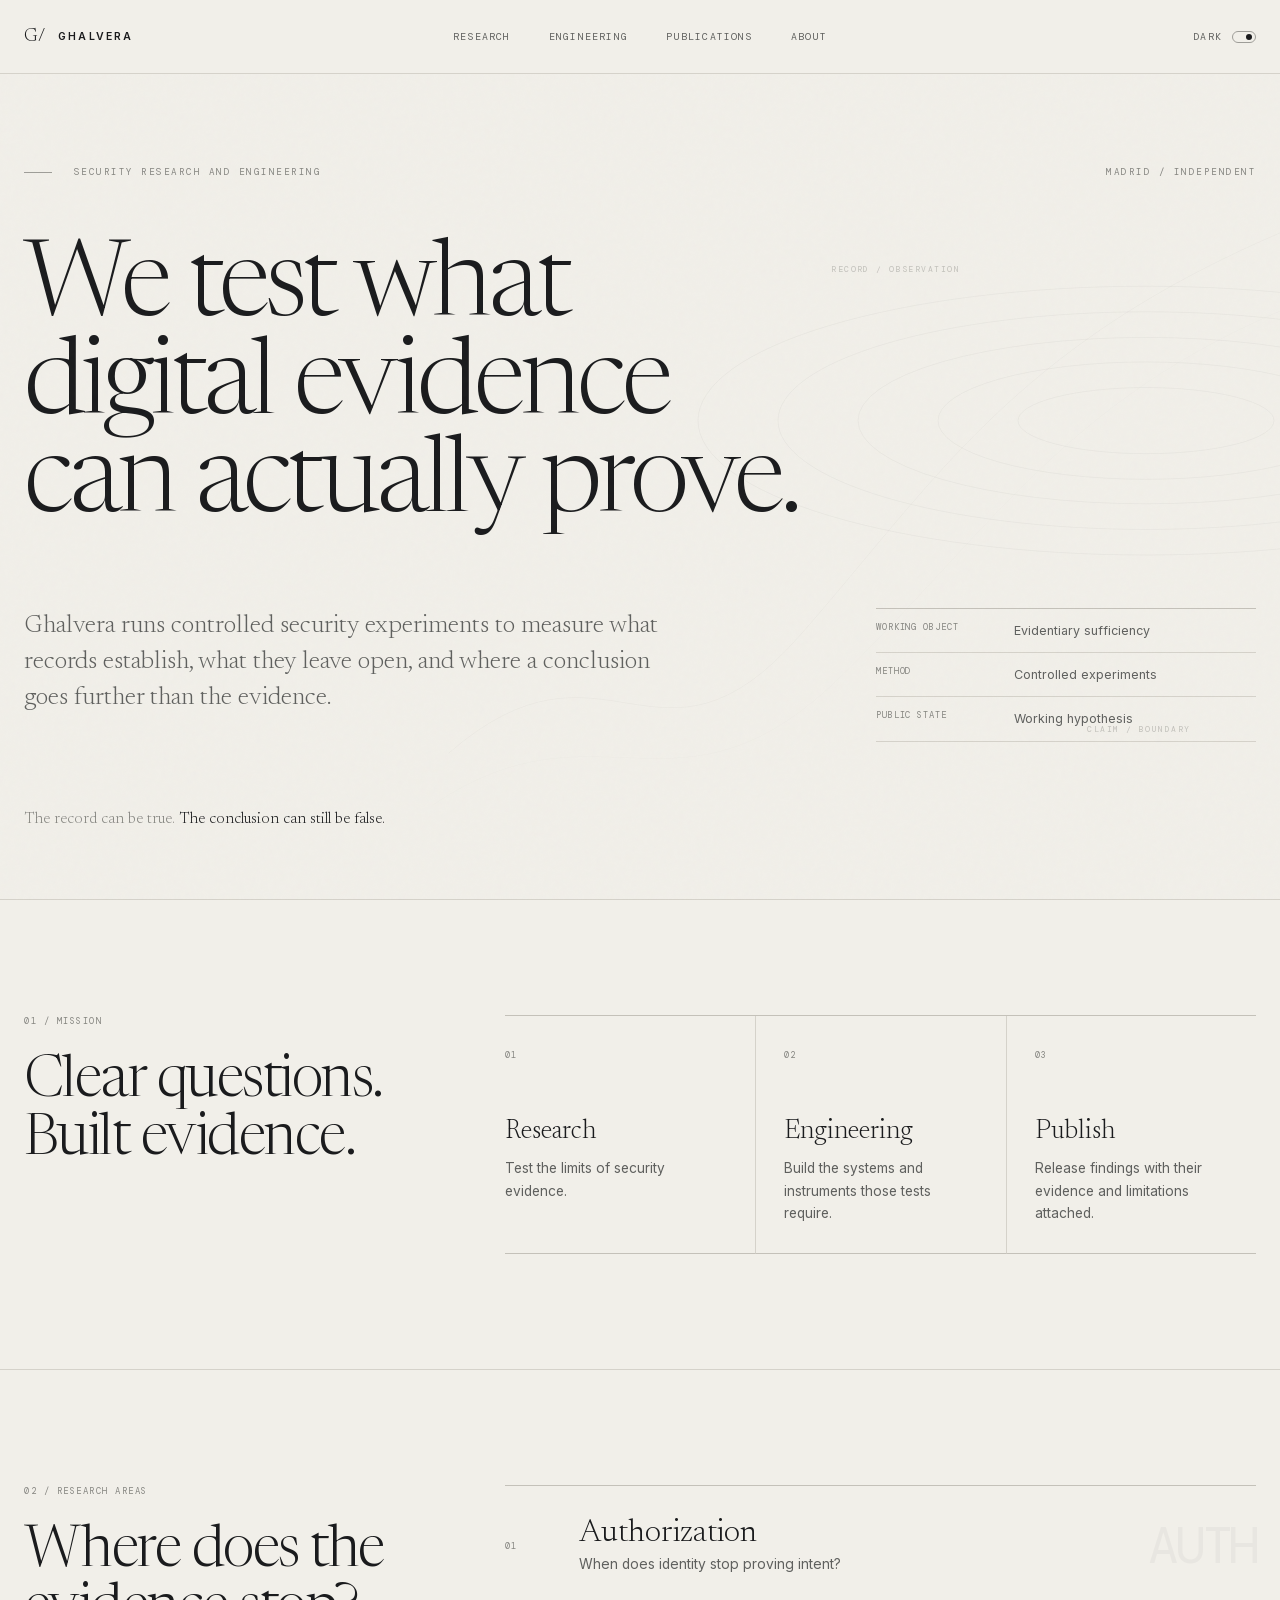
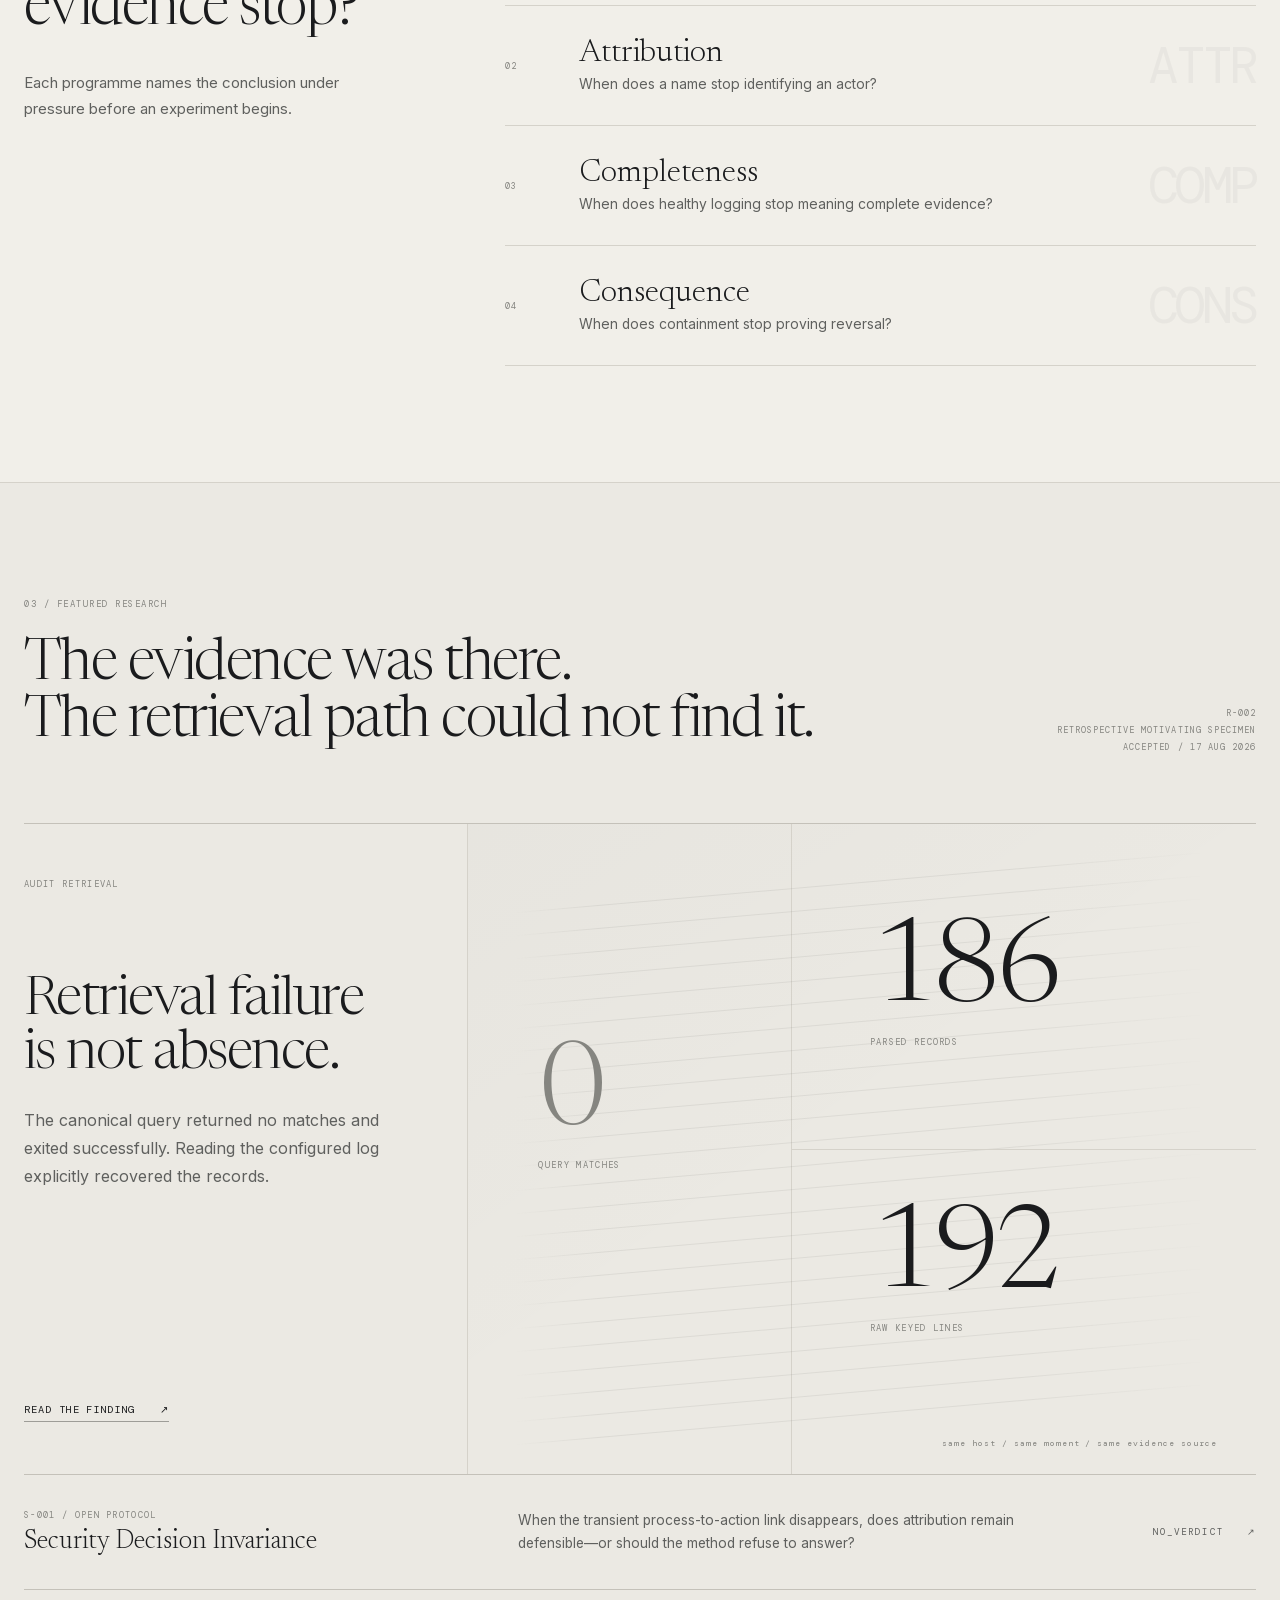
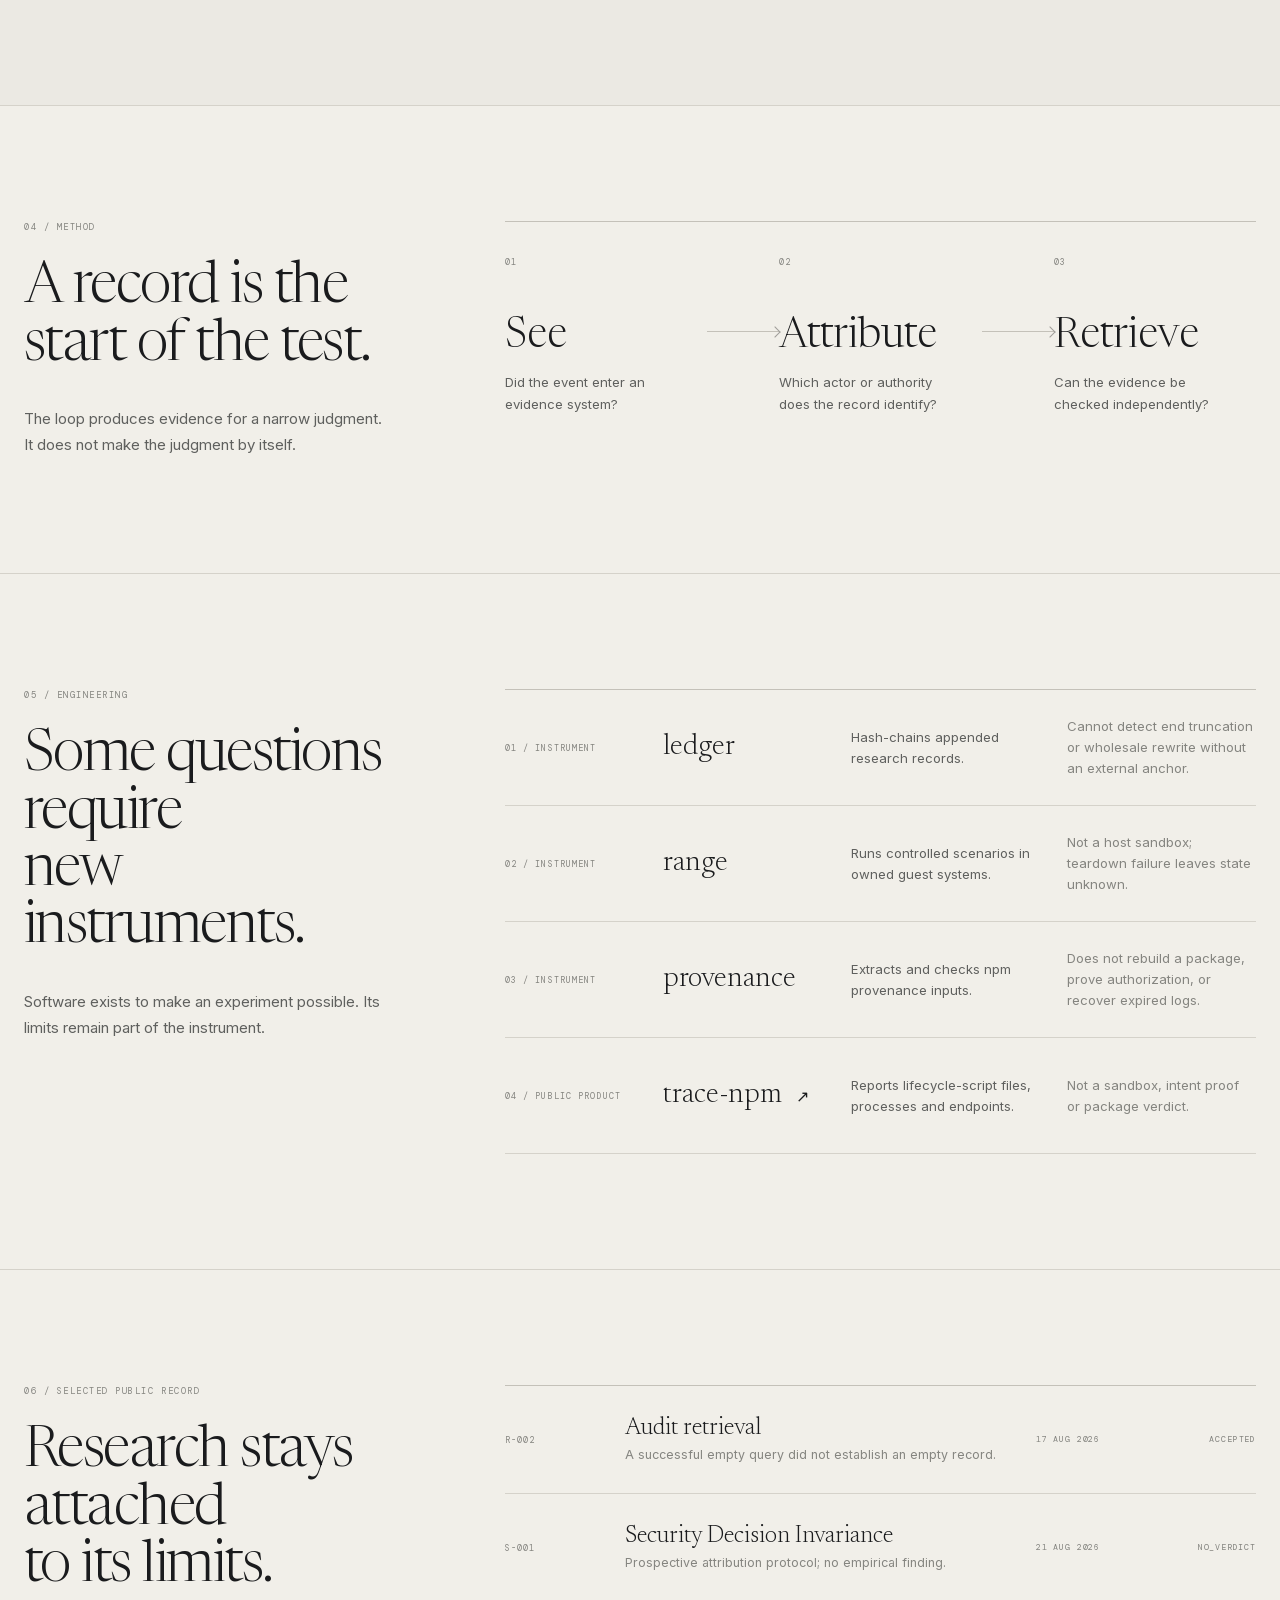
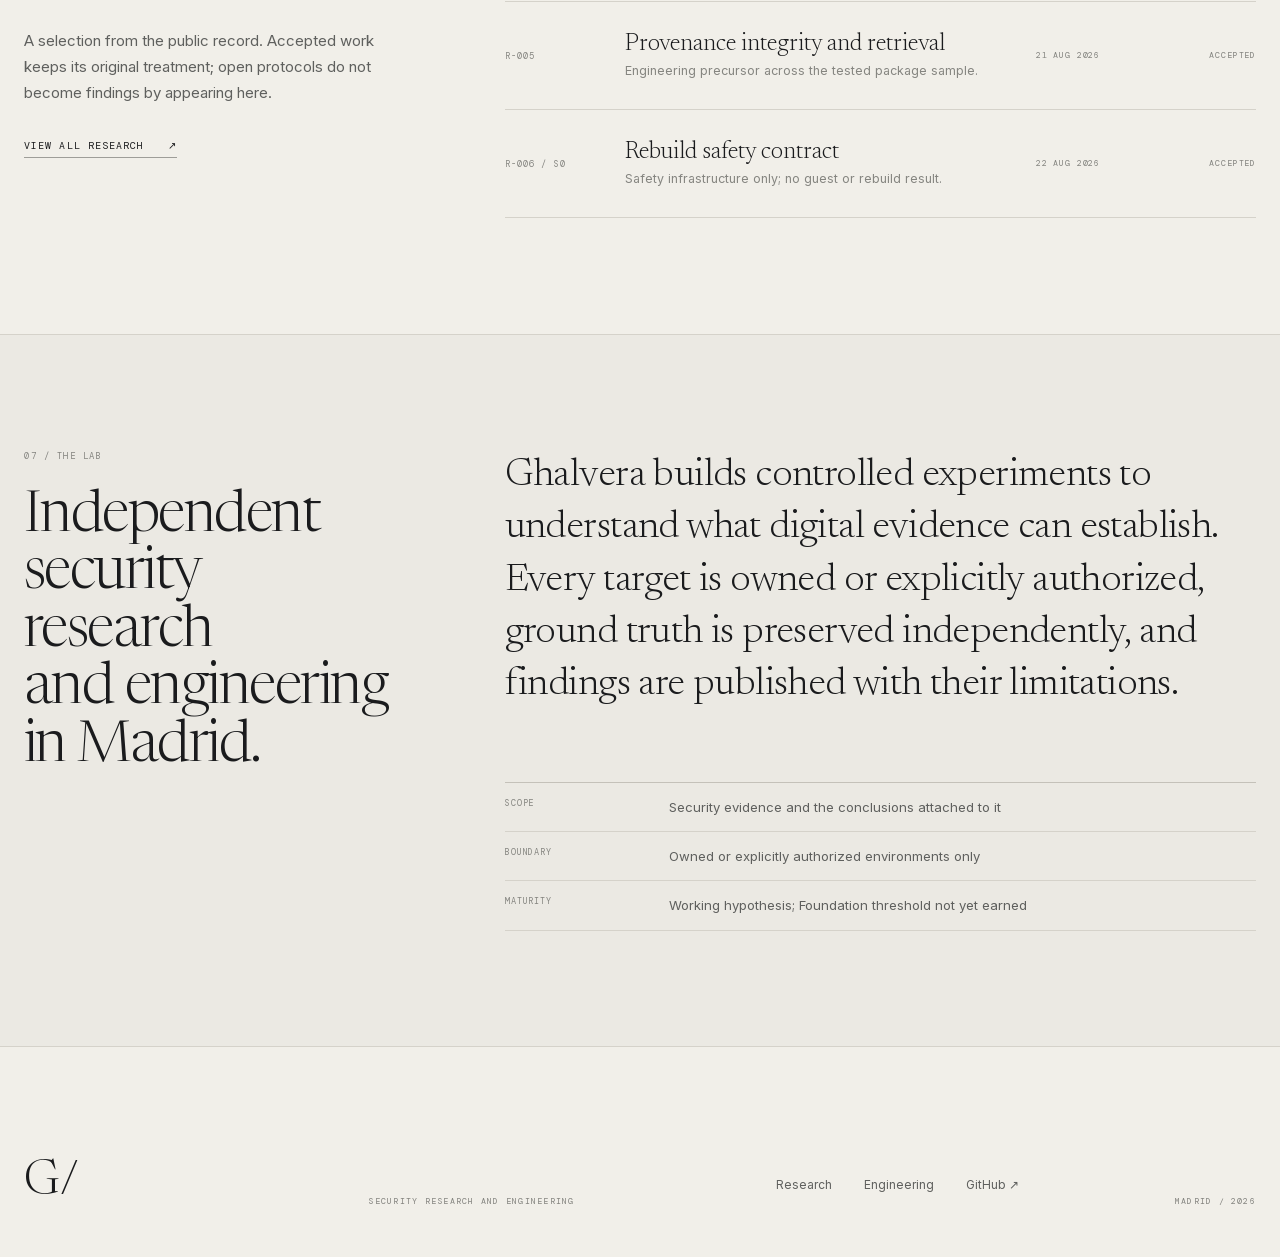
==== commit 3e2db3fb: "Publish Black Institute flagship parity" ====
--- a/index.html
+++ b/index.html
@@ -3,52 +3,91 @@
 <head>
   <meta charset="utf-8">
   <meta name="viewport" content="width=device-width, initial-scale=1">
-  <title>Ghalvera — The record can be true</title>
-  <meta name="description" content="Ghalvera studies evidentiary sufficiency under valid verification: when a genuine security record is not enough for the conclusion attached to it.">
-  <meta name="theme-color" content="#000000"><meta name="color-scheme" content="dark">
-  <link rel="canonical" href="https://ghalvera.github.io/"><link rel="icon" href="favicon.svg" type="image/svg+xml"><link rel="stylesheet" href="styles.css"><link rel="stylesheet" href="flagship.css">
-  <meta property="og:title" content="Ghalvera — The record can be true"><meta property="og:description" content="The conclusion can still be false. Security research on evidentiary sufficiency under valid verification."><meta property="og:type" content="website"><meta property="og:url" content="https://ghalvera.github.io/"><meta property="og:image" content="https://ghalvera.github.io/og.png"><meta property="og:image:width" content="1200"><meta property="og:image:height" content="630"><meta name="twitter:card" content="summary_large_image">
-  <script type="application/ld+json">{"@context":"https://schema.org","@type":"ResearchOrganization","name":"Ghalvera","url":"https://ghalvera.github.io/","description":"An independent security research laboratory studying evidentiary sufficiency under valid verification.","sameAs":["https://github.com/Ghalvera"]}</script>
+  <title>Ghalvera — Security Research and Engineering</title>
+  <meta name="description" content="Ghalvera runs controlled security experiments to test what digital evidence establishes, what it leaves open, and where a conclusion goes further than the record.">
+  <meta name="theme-color" content="#090a0b">
+  <meta name="color-scheme" content="dark light">
+  <script>(function(){try{var t=localStorage.getItem("ghalvera-theme");if(t==="light"||t==="dark")document.documentElement.dataset.theme=t}catch(e){}})()</script>
+  <link rel="canonical" href="https://ghalvera.github.io/">
+  <link rel="icon" href="favicon.svg" type="image/svg+xml">
+  <link rel="stylesheet" href="styles.css">
+  <meta property="og:title" content="Ghalvera — Security Research and Engineering">
+  <meta property="og:description" content="We test what digital evidence can actually prove.">
+  <meta property="og:type" content="website">
+  <meta property="og:url" content="https://ghalvera.github.io/">
+  <meta property="og:image" content="https://ghalvera.github.io/og.png">
+  <meta property="og:image:width" content="1200">
+  <meta property="og:image:height" content="630">
+  <meta name="twitter:card" content="summary_large_image">
+  <script type="application/ld+json">{"@context":"https://schema.org","@type":"ResearchOrganization","name":"Ghalvera","url":"https://ghalvera.github.io/","description":"An independent security research and engineering laboratory in Madrid.","sameAs":["https://github.com/Ghalvera"]}</script>
 </head>
 <body>
 <a class="skip" href="#main">Skip to content</a>
-<header class="topbar" data-header><a class="wordmark" href="#top" aria-label="Ghalvera home"><span class="wordmark-mark" aria-hidden="true">G/</span>GHALVERA</a><button class="menu" type="button" aria-expanded="false" aria-controls="primary-nav" data-menu><span></span><span></span><span class="sr-only">Menu</span></button><nav id="primary-nav" aria-label="Primary navigation" data-nav><a href="#observation">research</a><a href="#object">object</a><a href="#record">method</a><a href="#work">record</a><a href="#frontiers">frontiers</a><a class="external" href="https://github.com/Ghalvera">github ↗</a></nav></header>
+<header class="site-header" data-header>
+  <a class="identity" href="#top" aria-label="Ghalvera home"><span aria-hidden="true">G/</span><b>GHALVERA</b></a>
+  <button class="menu-toggle" type="button" aria-expanded="false" aria-controls="primary-nav" data-menu><span class="sr-only">Menu</span><i></i><i></i></button>
+  <nav id="primary-nav" aria-label="Primary navigation" data-nav><a href="#research">Research</a><a href="#engineering">Engineering</a><a href="#publications">Publications</a><a href="#about">About</a></nav>
+  <button class="theme-toggle" type="button" data-theme-toggle aria-label="Switch to light theme"><span data-theme-label aria-hidden="true"></span><i aria-hidden="true"></i></button>
+</header>
+
 <main id="main">
-<section class="hero hero-v2" id="top">
-  <div class="grid-field" aria-hidden="true"></div><div class="hero-axis" aria-hidden="true"></div>
-  <div class="hero-copy" data-reveal><p class="system-label"><span>SECURITY RESEARCH LAB</span><i></i><span>MADRID</span></p><h1>The record<br>can be <em>true.</em></h1><p class="counterline">The conclusion can still be false.</p><p class="lede">Ghalvera studies the boundary between what security evidence verifies and what people ask that evidence to prove.</p><div class="hero-actions"><a class="button primary" href="#observation">Inspect the evidence ↓</a><a class="button secondary" href="#object">Research object</a></div><div class="maturity"><span class="maturity-led" aria-hidden="true"></span><p><strong>Working hypothesis.</strong> Foundation threshold not yet earned.</p></div></div>
-  <div class="hero-visual evidence-visual" data-evidence aria-label="Static interactive illustration: a valid record supports observable signals but does not establish maintainer authorization">
-    <div class="evidence-caption"><span>CLAIM GRAPH / STATIC MODEL</span><span>MOVE TO INSPECT</span></div>
-    <div class="evidence-plane" data-plane>
-      <svg class="evidence-links" viewBox="0 0 720 600" preserveAspectRatio="none" aria-hidden="true"><path class="link held-link" d="M92 300 C170 300 178 162 276 162"/><path class="link held-link" d="M92 300 C170 300 178 300 276 300"/><path class="link held-link" d="M92 300 C170 300 178 438 276 438"/><path class="link held-link" d="M342 162 C425 162 430 250 496 270"/><path class="link held-link" d="M342 300 C425 300 430 300 496 300"/><path class="link held-link" d="M342 438 C425 438 430 350 496 330"/><path class="link crossed-link" d="M526 300 C575 300 588 300 628 300"/></svg>
-      <div class="node record-node" data-node style="--x:7%;--y:50%"><span class="node-kicker">FOCAL RECORD</span><strong>attestation</strong><small>native verify / valid</small></div>
-      <div class="node signal-node" data-node style="--x:34%;--y:23%"><span class="node-kicker">OBSERVED</span><strong>identity</strong><small>workflow/release.yml</small></div>
-      <div class="node signal-node" data-node style="--x:34%;--y:50%"><span class="node-kicker">OBSERVED</span><strong>digest</strong><small>sha256 / subject</small></div>
-      <div class="node signal-node" data-node style="--x:34%;--y:77%"><span class="node-kicker">OBSERVED</span><strong>signature</strong><small>cryptographically valid</small></div>
-      <div class="boundary-node" data-node style="--x:70%;--y:50%"><span>INFERENCE<br>BOUNDARY</span></div>
-      <div class="node conclusion-node" data-node style="--x:88%;--y:50%"><span class="node-kicker">CONCLUSION</span><strong>authorized</strong><small>intent not established</small></div>
-      <div class="boundary-label">VERIFIED <span>≠</span> ESTABLISHED</div>
+  <section class="hero" id="top">
+    <div class="hero-field" aria-hidden="true">
+      <svg viewBox="0 0 900 900" preserveAspectRatio="xMidYMid slice"><g class="contours"><ellipse cx="690" cy="388" rx="420" ry="126"/><ellipse cx="690" cy="388" rx="345" ry="102"/><ellipse cx="690" cy="388" rx="270" ry="78"/><ellipse cx="690" cy="388" rx="195" ry="55"/><ellipse cx="690" cy="388" rx="120" ry="31"/></g><path class="trace" d="M36 700C184 571 232 741 365 590S573 305 860 194"/><path class="trace trace-secondary" d="M22 748C179 642 252 779 407 625S630 349 873 263"/></svg>
+      <span class="field-note field-note-a">RECORD / OBSERVATION</span><span class="field-note field-note-b">CLAIM / BOUNDARY</span>
     </div>
-    <div class="evidence-verdict"><span>RECORD</span><b>VALID</b><i></i><span>CLAIM</span><strong>INSUFFICIENT</strong></div>
-  </div>
-</section>
-<section class="observation section" id="observation" data-reveal><div class="observation-head"><div><p class="section-index">01 / OBSERVATION · R-002</p><h2>The tool said there<br>was no evidence.</h2></div><p>It was reading stdin.</p></div><a class="specimen" href="studies/audit-retrieval.html"><div class="specimen-command"><span>CANONICAL INVOCATION</span><code>ausearch -k ghalvera_exec</code><div class="specimen-result"><b>0</b><span>matches<br>exit 0</span></div></div><div class="specimen-boundary"><span>same host · same moment · same evidence source</span><i></i></div><div class="specimen-truth"><div><span>WITH --input-logs</span><b>186</b><small>parsed keyed matches</small></div><div><span>RAW LOG</span><b>192</b><small>keyed lines</small></div><strong class="specimen-state">RETRIEVAL ≠ ABSENCE</strong></div><div class="specimen-foot"><span>R-002 / ACCEPTED</span><span>Read the finding ↗</span></div></a></section>
+    <div class="hero-inner">
+      <p class="eyebrow">SECURITY RESEARCH AND ENGINEERING <span>MADRID / INDEPENDENT</span></p>
+      <h1>We test what digital evidence can actually prove.</h1>
+      <div class="hero-lower">
+        <p class="hero-lede">Ghalvera runs controlled security experiments to measure what records establish, what they leave open, and where a conclusion goes further than the evidence.</p>
+        <dl class="hero-facts"><div><dt>Working object</dt><dd>Evidentiary sufficiency</dd></div><div><dt>Method</dt><dd>Controlled experiments</dd></div><div><dt>Public state</dt><dd>Working hypothesis</dd></div></dl>
+      </div>
+      <p class="principle">The record can be true. <span>The conclusion can still be false.</span></p>
+    </div>
+  </section>
 
-<section class="thesis section" id="object" data-reveal><div class="section-index">02 / RESEARCH OBJECT</div><div class="thesis-grid"><div><h2>Verification is<br>not the end.</h2></div><div class="thesis-copy"><p class="lead">A signature can be genuine. A log can be intact. A trace can be complete under its own rules. None of those facts automatically proves authorization, attribution, completeness or consequence.</p><p>Ghalvera names the inferential step and puts it under adversarial pressure in environments we own or are explicitly authorized to test. The exploit is not the finding. The finding is what the evidence does—or cannot—justify.</p></div></div><div class="claim-rule"><span>VALID RECORD</span><i>+</i><span>RETRIEVABLE SIGNALS</span><i>+</i><span>INDEPENDENT GROUND TRUTH</span><b>→</b><span>NARROW VERDICT</span></div></section>
+  <section class="mission ruled-section" aria-labelledby="mission-title">
+    <div class="section-rail"><p>01 / MISSION</p><h2 id="mission-title">Clear questions.<br>Built evidence.</h2></div>
+    <div class="mission-grid"><article><span>01</span><h3>Research</h3><p>Test the limits of security evidence.</p></article><article><span>02</span><h3>Engineering</h3><p>Build the systems and instruments those tests require.</p></article><article><span>03</span><h3>Publish</h3><p>Release findings with their evidence and limitations attached.</p></article></div>
+  </section>
 
-<section class="evaluation section" id="record" data-reveal><div class="section-head"><div><p class="section-index">03 / EVALUATION OBJECT</p><h2>Nine fields.<br>No hidden leap.</h2></div><p>Every prospective study freezes the same tuple before collection. Select a field to inspect why it exists.</p></div><div class="tuple-layout"><ol class="tuple" data-tuple><li><button class="is-active" type="button" data-field="conclusion"><span>01</span>conclusion</button></li><li><button type="button" data-field="dimension"><span>02</span>dimension</button></li><li><button type="button" data-field="focal_record"><span>03</span>focal_record</button></li><li><button type="button" data-field="validity_condition"><span>04</span>validity_condition</button></li><li><button type="button" data-field="ground_truth"><span>05</span>ground_truth</button></li><li><button type="button" data-field="inference"><span>06</span>inference</button></li><li><button type="button" data-field="retrievable_signals"><span>07</span>retrievable_signals</button></li><li><button type="button" data-field="missingness_states"><span>08</span>missingness_states</button></li><li><button type="button" data-field="verdict"><span>09</span>verdict</button></li></ol><div class="field-console" aria-live="polite"><div class="console-top"><span>FIELD DEFINITION</span><span data-field-count>01 / 09</span></div><p class="console-key" data-field-key>conclusion</p><h3 data-field-title>The exact claim under pressure.</h3><p data-field-copy>A sentence precise enough that evidence can support it, fail it, or leave it unresolved. “The release is safe” is too broad; “maintainers authorized release X” can be tested.</p><div class="console-example"><span>EXAMPLE</span><code data-field-example>maintainers authorized release X</code></div></div></div><div class="verdict-row" aria-label="Permitted verdicts"><div><span class="dot sufficient"></span><b>SUFFICIENT</b><p>Declared evidence justifies the named conclusion.</p></div><div><span class="dot insufficient"></span><b>INSUFFICIENT</b><p>A material alternative remains consistent with the record.</p></div><div><span class="dot separate"></span><b>NOT_SEPARABLE</b><p>Frozen cases were not separated by the public signals and method.</p></div><div><span class="dot invalid"></span><b>INVALID</b><p>Validity, ground truth, protocol or scope failed. No result.</p></div></div></section>
+  <section class="research ruled-section" id="research" aria-labelledby="research-title">
+    <div class="section-rail"><p>02 / RESEARCH AREAS</p><h2 id="research-title">Where does the<br>evidence stop?</h2><p class="section-intro">Each programme names the conclusion under pressure before an experiment begins.</p></div>
+    <ol class="area-index"><li><span>01</span><div><h3>Authorization</h3><p>When does identity stop proving intent?</p></div><i aria-hidden="true">AUTH</i></li><li><span>02</span><div><h3>Attribution</h3><p>When does a name stop identifying an actor?</p></div><i aria-hidden="true">ATTR</i></li><li><span>03</span><div><h3>Completeness</h3><p>When does healthy logging stop meaning complete evidence?</p></div><i aria-hidden="true">COMP</i></li><li><span>04</span><div><h3>Consequence</h3><p>When does containment stop proving reversal?</p></div><i aria-hidden="true">CONS</i></li></ol>
+  </section>
 
-<section class="dimensions section" id="dimensions" data-reveal><div class="section-head"><div><p class="section-index">04 / FOUR DIMENSIONS</p><h2>What exactly<br>is unknown?</h2></div><p>“The evidence is weak” is not a diagnosis. Each study names one dimension so uncertainty has a location.</p></div><div class="dimension-grid"><article><span>AUTH / 01</span><div class="dimension-glyph">A</div><h3>Authorization</h3><p>Did the relevant authority intend or permit the action?</p><code>identity ≠ intent</code></article><article><span>ATTR / 02</span><div class="dimension-glyph">ID</div><h3>Attribution</h3><p>Which actor or delegated identity caused the action?</p><code>name ≠ actor</code></article><article><span>COMP / 03</span><div class="dimension-glyph">Σ</div><h3>Completeness</h3><p>Was the relevant event set captured, not merely the recorder health?</p><code>healthy ≠ complete</code></article><article><span>CONS / 04</span><div class="dimension-glyph">Δ</div><h3>Consequence</h3><p>What changed, persisted, escaped containment or survived reversal?</p><code>stopped ≠ reversed</code></article></div></section>
+  <section class="featured" aria-labelledby="featured-title">
+    <header class="feature-heading"><p>03 / FEATURED RESEARCH</p><h2 id="featured-title">The evidence was there.<br>The retrieval path could not find it.</h2><div><span>R-002</span><span>RETROSPECTIVE MOTIVATING SPECIMEN</span><span>ACCEPTED / 17 AUG 2026</span></div></header>
+    <a class="evidence-feature" href="studies/audit-retrieval.html">
+      <div class="feature-story"><p>AUDIT RETRIEVAL</p><h3>Retrieval failure<br>is not absence.</h3><p>The canonical query returned no matches and exited successfully. Reading the configured log explicitly recovered the records.</p><span>Read the finding <b aria-hidden="true">↗</b></span></div>
+      <div class="evidence-figure" role="img" aria-label="The canonical query returned 0 matches; explicit parsing found 186 parsed records; the raw log contained 192 raw keyed lines."><div class="evidence-lines" aria-hidden="true"><i></i><i></i><i></i><i></i><i></i><i></i><i></i><i></i><i></i><i></i><i></i><i></i><i></i><i></i><i></i><i></i><i></i><i></i><i></i><i></i><i></i><i></i><i></i><i></i></div><div class="measure zero"><b>0</b><span>query matches</span></div><div class="measure parsed"><b>186</b><span>parsed records</span></div><div class="measure raw"><b>192</b><span>raw keyed lines</span></div><p>same host / same moment / same evidence source</p></div>
+    </a>
+    <a class="secondary-feature" href="studies/decision-invariance.html"><div><p>S-001 / OPEN PROTOCOL</p><h3>Security Decision Invariance</h3></div><p>When the transient process-to-action link disappears, does attribution remain defensible—or should the method refuse to answer?</p><strong>NO_VERDICT <span>↗</span></strong></a>
+  </section>
 
-<section class="loop-section section" data-reveal><div class="loop-copy"><p class="section-index">05 / OPERATING LOOP</p><h2>See. Attribute.<br>Retrieve.</h2><p>The loop collects and falsifies. It produces inputs to the sufficiency judgment; it does not itself prove the conclusion.</p></div><div class="loop-diagram"><div><span>01</span><b>SEE</b><p>Did the event enter any evidence system?</p></div><i>→</i><div><span>02</span><b>ATTRIBUTE</b><p>Which actor, authority or chain appears?</p></div><i>→</i><div><span>03</span><b>RETRIEVE</b><p>Can the evidence be checked independently?</p></div></div></section>
+  <section class="method ruled-section" id="method" aria-labelledby="method-title">
+    <div class="section-rail"><p>04 / METHOD</p><h2 id="method-title">A record is the<br>start of the test.</h2><p class="section-intro">The loop produces evidence for a narrow judgment. It does not make the judgment by itself.</p></div>
+    <div class="method-sequence" aria-label="See, then attribute, then retrieve"><article><span>01</span><h3>See</h3><p>Did the event enter an evidence system?</p></article><i aria-hidden="true"></i><article><span>02</span><h3>Attribute</h3><p>Which actor or authority does the record identify?</p></article><i aria-hidden="true"></i><article><span>03</span><h3>Retrieve</h3><p>Can the evidence be checked independently?</p></article></div>
+  </section>
 
-<section class="work section" id="work" data-reveal><div class="section-head"><div><p class="section-index">06 / RESEARCH RECORD</p><h2>Accepted work,<br>original limits.</h2></div><p>Results keep their original treatment and limits. Older work motivates the hypothesis but is not retrofitted as prospective Foundation evidence.</p></div><div class="work-table" role="region" tabindex="0" aria-label="Ghalvera work register; scroll horizontally on narrow screens"><div class="work-row header"><span>REF</span><span>OBJECT</span><span>TREATMENT</span><span>STATE</span></div><a class="work-row" href="studies/audit-retrieval.html"><span>R-002-01</span><span>Audit retrieval</span><span>Retrospective motivating specimen</span><strong>ACCEPTED ↗</strong></a><div class="work-row"><span>R-002-02</span><span>Audit isolation</span><span>Retrospective motivating specimen</span><strong>ACCEPTED</strong></div><div class="work-row"><span>R-003-01</span><span>User-namespace attribution</span><span>Positive calibration</span><strong>ACCEPTED</strong></div><div class="work-row"><span>R-004</span><span>npm provenance + retention</span><span>Retrospective evidence map</span><strong>ACCEPTED</strong></div><div class="work-row"><span>R-005</span><span>Integrity + retrieval</span><span>Engineering precursor</span><strong>ACCEPTED</strong></div><div class="work-row"><span>R-006 / S0</span><span>Rebuild safety contract</span><span>Infrastructure; no rebuild result</span><strong>ACCEPTED</strong></div><a class="work-row" href="studies/decision-invariance.html"><span>S-001</span><span>Security Decision Invariance</span><span>Independent child review state</span><strong class="muted-state">NO_VERDICT ↗</strong></a></div><div class="stage-zero"><div><span>R-006 / STAGE 0</span><strong>Declared-configuration safety contract</strong></div><p>Guard behavior only. No guest, fetch, package installation, build or rebuild occurred. Stage 1 remains unauthorized.</p><code>accepted / Stage 0</code></div></section>
+  <section class="engineering ruled-section" id="engineering" aria-labelledby="engineering-title">
+    <div class="section-rail"><p>05 / ENGINEERING</p><h2 id="engineering-title">Some questions require<br>new instruments.</h2><p class="section-intro">Software exists to make an experiment possible. Its limits remain part of the instrument.</p></div>
+    <div class="apparatus-register"><div><span>01 / INSTRUMENT</span><h3>ledger</h3><p>Hash-chains appended research records.</p><small>Cannot detect end truncation or wholesale rewrite without an external anchor.</small></div><div><span>02 / INSTRUMENT</span><h3>range</h3><p>Runs controlled scenarios in owned guest systems.</p><small>Not a host sandbox; teardown failure leaves state unknown.</small></div><div><span>03 / INSTRUMENT</span><h3>provenance</h3><p>Extracts and checks npm provenance inputs.</p><small>Does not rebuild a package, prove authorization, or recover expired logs.</small></div><a href="https://github.com/Ghalvera/trace-npm"><span>04 / PUBLIC PRODUCT</span><h3>trace-npm <b>↗</b></h3><p>Reports lifecycle-script files, processes and endpoints.</p><small>Not a sandbox, intent proof or package verdict.</small></a></div>
+  </section>
 
-<section class="software section" id="software" data-reveal><div class="section-head"><div><p class="section-index">07 / SOFTWARE</p><h2>Tools owe the truth<br>about their limits.</h2></div><p>An instrument serves a question. A product owes maintenance to users. Neither becomes a finding by existing.</p></div><div class="software-grid"><article><div><span>INSTRUMENT</span><b>ledger</b></div><p>Hash-chains appended records. Cannot detect end truncation or wholesale rewrite without an external anchor.</p></article><article><div><span>INSTRUMENT</span><b>range</b></div><p>Runs controlled owned-guest scenarios. Not a host sandbox; failed teardown leaves guest state unknown.</p></article><article><div><span>INSTRUMENT</span><b>provenance</b></div><p>Extracts npm provenance inputs. Does not rebuild packages, prove authorization or recover expired logs.</p></article><a href="https://github.com/Ghalvera/trace-npm"><div><span>PRODUCT</span><b>trace-npm ↗</b></div><p>Reports lifecycle-script files, processes and endpoints. Not a sandbox, intent proof or package verdict.</p></a></div></section>
+  <section class="publications ruled-section" id="publications" aria-labelledby="publications-title">
+    <div class="section-rail"><p>06 / SELECTED PUBLIC RECORD</p><h2 id="publications-title">Research stays attached<br>to its limits.</h2><p class="section-intro">A selection from the public record. Accepted work keeps its original treatment; open protocols do not become findings by appearing here.</p><a class="text-link" href="studies/">View all research <span>↗</span></a></div>
+    <div class="publication-index"><a href="studies/audit-retrieval.html"><span>R-002</span><div><h3>Audit retrieval</h3><p>A successful empty query did not establish an empty record.</p></div><time datetime="2026-08-17">17 AUG 2026</time><strong>ACCEPTED</strong></a><a href="studies/decision-invariance.html"><span>S-001</span><div><h3>Security Decision Invariance</h3><p>Prospective attribution protocol; no empirical finding.</p></div><time datetime="2026-08-21">21 AUG 2026</time><strong>NO_VERDICT</strong></a><div><span>R-005</span><div><h3>Provenance integrity and retrieval</h3><p>Engineering precursor across the tested package sample.</p></div><time datetime="2026-08-21">21 AUG 2026</time><strong>ACCEPTED</strong></div><div><span>R-006 / S0</span><div><h3>Rebuild safety contract</h3><p>Safety infrastructure only; no guest or rebuild result.</p></div><time datetime="2026-08-22">22 AUG 2026</time><strong>ACCEPTED</strong></div></div>
+  </section>
 
-<section class="frontiers section" id="frontiers" data-reveal><div class="section-head"><div><p class="section-index">08 / PROSPECTIVE REGISTER</p><h2>Candidate frontiers.<br>None active.</h2></div><p>Naming a territory creates no project, repository or authorization to execute.</p></div><div class="frontier-list"><div><span>01</span><b>Source authorization</b><p>Compromised legitimate identities</p></div><div><span>02</span><b>Agent consequence</b><p>Trace versus environmental change</p></div><div><span>03</span><b>Audit coverage</b><p>Healthy recorder versus captured set</p></div><div><span>04</span><b>Telemetry deception</b><p>Healthy signal versus real outcome</p></div><div><span>05</span><b>Delegated identity</b><p>Valid delegation versus responsible actor</p></div><div><span>06</span><b>Containment residue</b><p>Teardown report versus persistent effect</p></div><div><span>07</span><b>Kernel / firmware blind zone</b><p>Host record versus lower-layer truth</p></div><div><span>08</span><b>Adaptive defense</b><p>Decision record versus containment outcome</p></div></div></section>
-<section class="safety section" data-reveal><div class="safety-mark">AUTHORIZED<br>ONLY</div><div><p class="section-index">09 / NON-NEGOTIABLE</p><h2>Offense is pressure,<br>not permission.</h2><p>Every target is owned or explicitly authorized. Offensive work exists to falsify our own conclusions in controlled environments. It is never pointed at third-party systems. Exploitable findings follow coordinated disclosure.</p></div></section>
-<section class="closing section" data-reveal><p class="section-index">GHALVERA / FOUNDATION</p><h2>A valid record is<br>the beginning of the question.</h2><p>Follow the programme as it earns—or fails to earn—its Foundation threshold.</p><a class="button primary" href="https://github.com/Ghalvera">Inspect the repositories ↗</a></section>
+  <section class="about ruled-section" id="about" aria-labelledby="about-title">
+    <div class="section-rail"><p>07 / THE LAB</p><h2 id="about-title">Independent security research<br>and engineering in Madrid.</h2></div>
+    <div class="about-copy"><p>Ghalvera builds controlled experiments to understand what digital evidence can establish. Every target is owned or explicitly authorized, ground truth is preserved independently, and findings are published with their limitations.</p><dl><div><dt>Scope</dt><dd>Security evidence and the conclusions attached to it</dd></div><div><dt>Boundary</dt><dd>Owned or explicitly authorized environments only</dd></div><div><dt>Maturity</dt><dd>Working hypothesis; Foundation threshold not yet earned</dd></div></dl></div>
+  </section>
 </main>
-<footer><a class="wordmark" href="#top"><span class="wordmark-mark">G/</span>GHALVERA</a><p>Evidentiary sufficiency under valid verification.</p><div><a href="https://github.com/Ghalvera">GitHub</a><a href="https://joshuadefreitas.github.io">Founder</a><a href="#top">Top ↑</a></div></footer>
-<script src="site.js" defer></script></body></html>+
+<footer class="site-footer"><a class="footer-mark" href="#top" aria-label="Back to top">G/</a><p>SECURITY RESEARCH AND ENGINEERING</p><nav aria-label="Footer navigation"><a href="#research">Research</a><a href="#engineering">Engineering</a><a href="https://github.com/Ghalvera">GitHub ↗</a></nav><span>MADRID / 2026</span></footer>
+<script src="site.js" defer></script>
+</body>
+</html>
--- a/styles.css
+++ b/styles.css
@@ -1,1011 +1,196 @@
-/* ============================================================================
-   GHALVERA — visual system
+@font-face{font-family:NewsreaderDisplay;src:url("assets/fonts/newsreader-display-300.woff2") format("woff2");font-style:normal;font-weight:300;font-display:swap}
+@font-face{font-family:NewsreaderText;src:url("assets/fonts/newsreader-text-300.woff2") format("woff2");font-style:normal;font-weight:300;font-display:swap}
+@font-face{font-family:Inter;src:url("assets/fonts/inter-latin.woff2") format("woff2");font-style:normal;font-weight:400 800;font-display:swap}
+@font-face{font-family:DMMono;src:url("assets/fonts/dm-mono-latin.woff2") format("woff2");font-style:normal;font-weight:400;font-display:swap}
 
-   An instrument, not an interface.
-
-   Three commitments, and every rule below follows from them:
-
-   1. TRUE BLACK. The page ground is #000. Panels are lifted off it by a few
-      points of luminance and a hairline, never by a heavy fill. Depth comes
-      from stacked shadow and a single inset highlight, not from blur.
-
-   2. MONOSPACE IS THE VOICE. Display type, structure, labels and data are all
-      DM Mono. Inter appears only where continuous prose has to be read
-      comfortably. A laboratory that studies records should be set in the
-      typeface records are written in — and it is the single thing that keeps
-      this page from reading as a generic dark product site.
-
-   3. COLOUR MEANS SOMETHING. Two semantic colours carry the argument:
-
-        HELD    cold steel  --held     verified, intact, still standing
-        CROSSED signal red  --crossed  broken, insufficient, did not hold
-
-      The four verdict colours appear ONLY where a verdict is rendered.
-      Nothing on this page is coloured for decoration. If something is red, it
-      means something did not hold.
-
-   The hero panel is a hand-authored illustration and says so. It is never
-   dressed as live telemetry — the site's own tests forbid it, which is the
-   correct rule for a laboratory whose subject is evidence that overstates
-   itself.
-   ========================================================================= */
-
-@font-face {
-  font-family: Inter;
-  src: url("assets/fonts/inter-latin.woff2") format("woff2");
-  font-weight: 400 800;
-  font-display: swap;
+:root{
+  color-scheme:dark light;
+  --void:light-dark(#f1efe9,#090a0b);
+  --ground:light-dark(#ebe9e3,#0d0e10);
+  --raised:light-dark(#f7f5ef,#121316);
+  --ink:light-dark(#1a1b1d,#eeede8);
+  --ink-2:light-dark(#5f605e,#a8a7a2);
+  --ink-3:light-dark(#858580,#72726f);
+  --line:light-dark(#d5d2ca,#202226);
+  --line-2:light-dark(#c4c1b9,#303238);
+  --line-3:light-dark(#9e9d98,#4b4e55);
+  --paper:light-dark(#1a1b1d,#eeede8);
+  --paper-ink:light-dark(#f1efe9,#111214);
+  --held:light-dark(#55575a,#a9abb0);
+  --held-lit:light-dark(#1f2022,#d7d8da);
+  --held-dim:light-dark(#a7a5a0,#52555b);
+  --crossed:light-dark(#414245,#c2c3c4);
+  --crossed-dim:light-dark(#aaa8a3,#55575b);
+  --v-sufficient:light-dark(#2d2f31,#d7d8da);
+  --v-insufficient:light-dark(#55575a,#b9babc);
+  --v-separable:light-dark(#737474,#97999d);
+  --v-invalid:light-dark(#969691,#6a6c70);
+  --pending:light-dark(#737474,#8f9092);
+  --serif-display:NewsreaderDisplay,ui-serif,Georgia,"Times New Roman",serif;
+  --serif:NewsreaderText,ui-serif,Georgia,"Times New Roman",serif;
+  --sans:Inter,-apple-system,BlinkMacSystemFont,"Segoe UI",sans-serif;
+  --mono:DMMono,ui-monospace,SFMono-Regular,Menlo,Consolas,monospace;
+  --gutter:max(24px,calc((100vw - 1480px)/2));
+  --ease:cubic-bezier(.2,.8,.2,1);
 }
 
-@font-face {
-  font-family: DMMono;
-  src: url("assets/fonts/dm-mono-latin.woff2") format("woff2");
-  font-weight: 400;
-  font-display: swap;
+:root[data-theme="light"]{color-scheme:light}
+:root[data-theme="dark"]{color-scheme:dark}
+
+*{box-sizing:border-box}
+html{scroll-behavior:smooth;-webkit-text-size-adjust:100%;background:var(--void)}
+body{margin:0;background:var(--void);color:var(--ink);font-family:var(--sans);font-size:16px;line-height:1.55;-webkit-font-smoothing:antialiased;overflow-x:clip;transition:background-color .35s var(--ease),color .35s var(--ease)}
+body::before{content:"";position:fixed;inset:0;z-index:10;pointer-events:none;opacity:.32;background-image:url("data:image/svg+xml,%3Csvg viewBox='0 0 180 180' xmlns='http://www.w3.org/2000/svg'%3E%3Cfilter id='n'%3E%3CfeTurbulence type='fractalNoise' baseFrequency='.85' numOctaves='2' stitchTiles='stitch'/%3E%3C/filter%3E%3Crect width='100%25' height='100%25' filter='url(%23n)' opacity='.07'/%3E%3C/svg%3E")}
+a{color:inherit}
+button{color:inherit}
+::selection{background:var(--ink);color:var(--void)}
+:focus-visible{outline:1px solid var(--ink);outline-offset:5px}
+.sr-only{position:absolute!important;width:1px!important;height:1px!important;padding:0!important;margin:-1px!important;overflow:hidden!important;clip:rect(0,0,0,0)!important;white-space:nowrap!important;border:0!important}
+.skip{position:fixed;left:18px;top:18px;z-index:100;padding:10px 14px;background:var(--paper);color:var(--paper-ink);font:400 .72rem var(--mono);text-transform:uppercase;letter-spacing:.1em;transform:translateY(-180%);transition:transform .2s}
+.skip:focus{transform:none}
+
+.site-header{height:74px;padding:0 var(--gutter);border-bottom:1px solid var(--line);display:grid;grid-template-columns:1fr auto 1fr;align-items:center;position:relative;z-index:20;background:color-mix(in srgb,var(--void) 93%,transparent);backdrop-filter:blur(14px)}
+.identity{display:inline-flex;align-items:center;gap:14px;width:max-content;min-height:44px;text-decoration:none}
+.identity span{font:300 1.2rem var(--serif);letter-spacing:-.02em}
+.identity b{font:600 .66rem var(--sans);letter-spacing:.2em}
+.site-header nav{display:flex;align-items:center;gap:clamp(24px,3vw,46px)}
+.site-header nav a,.theme-toggle{font:400 .62rem var(--mono);letter-spacing:.12em;text-transform:uppercase;text-decoration:none;color:var(--ink-2);transition:color .2s}
+.site-header nav a{position:relative;padding:27px 0}
+.site-header nav a::after{content:"";position:absolute;left:0;right:100%;bottom:21px;height:1px;background:var(--ink);transition:right .25s var(--ease)}
+.site-header nav a:hover,.site-header nav a:focus-visible,.theme-toggle:hover{color:var(--ink)}
+.site-header nav a:hover::after,.site-header nav a:focus-visible::after{right:0}
+.theme-toggle{justify-self:end;min-width:44px;min-height:44px;border:0;background:none;padding:8px 0;display:flex;align-items:center;justify-content:flex-end;gap:10px;cursor:pointer}
+.theme-toggle i{width:24px;height:12px;border:1px solid var(--line-3);border-radius:20px;position:relative}
+.theme-toggle i::after{content:"";position:absolute;width:6px;height:6px;top:2px;left:3px;border-radius:50%;background:var(--ink);transition:transform .25s var(--ease)}
+.theme-toggle [data-theme-label]::before{content:"Light"}
+:root[data-theme="light"] .theme-toggle i::after{transform:translateX(10px)}
+:root[data-theme="light"] .theme-toggle [data-theme-label]::before{content:"Dark"}
+@media(prefers-color-scheme:light){
+  :root:not([data-theme="dark"]) .theme-toggle i::after{transform:translateX(10px)}
+  :root:not([data-theme="dark"]) .theme-toggle [data-theme-label]::before{content:"Dark"}
+}
+.menu-toggle{display:none;border:0;background:none;padding:10px;cursor:pointer}
+
+.hero{min-height:calc(100svh - 74px);position:relative;border-bottom:1px solid var(--line);display:flex;align-items:stretch;overflow:hidden}
+.hero-inner{width:100%;padding:clamp(92px,10vh,150px) var(--gutter) clamp(60px,8vh,104px);position:relative;z-index:2;display:flex;flex-direction:column}
+.eyebrow{margin:0 0 clamp(48px,7vh,88px);display:flex;gap:22px;align-items:center;font:400 .58rem var(--mono);letter-spacing:.16em;color:var(--ink-3)}
+.eyebrow::before{content:"";width:28px;height:1px;background:var(--line-3)}
+.eyebrow span{margin-left:auto}
+.hero h1{max-width:1040px;margin:0;font:300 clamp(4.3rem,8.25vw,8.2rem)/.93 var(--serif-display);letter-spacing:-.038em;text-wrap:balance}
+.hero-lower{display:grid;grid-template-columns:minmax(320px,660px) minmax(260px,380px);justify-content:space-between;gap:80px;margin-top:clamp(52px,8vh,92px)}
+.hero-lede{margin:0;font:300 clamp(1.35rem,2vw,1.85rem)/1.42 var(--serif);color:var(--ink-2);text-wrap:pretty}
+.hero-facts{margin:0;border-top:1px solid var(--line-2)}
+.hero-facts div{display:grid;grid-template-columns:120px 1fr;gap:18px;padding:12px 0;border-bottom:1px solid var(--line)}
+.hero-facts dt{font:400 .56rem var(--mono);letter-spacing:.1em;text-transform:uppercase;color:var(--ink-3)}
+.hero-facts dd{margin:0;font-size:.78rem;color:var(--ink-2)}
+.principle{margin:auto 0 0;padding-top:52px;font:300 1rem var(--serif);color:var(--ink-3)}
+.principle span{color:var(--ink)}
+.hero-field{position:absolute;inset:0;pointer-events:none;color:var(--ink)}
+.hero-field svg{position:absolute;width:min(75vw,1100px);height:110%;right:-7%;top:-5%;opacity:.42}
+.hero-field ellipse,.hero-field path{fill:none;stroke:currentColor;stroke-width:.8;vector-effect:non-scaling-stroke}
+.hero-field .contours{opacity:.1}
+.hero-field .trace{opacity:.07}
+.hero-field .trace-secondary{opacity:.035}
+.field-note{position:absolute;font:400 .5rem var(--mono);letter-spacing:.18em;color:var(--ink-3);opacity:.42}
+.field-note-a{right:25%;top:23%}.field-note-b{right:7%;bottom:20%}
+
+.ruled-section,.featured{padding:clamp(104px,9vw,156px) var(--gutter);border-bottom:1px solid var(--line)}
+.ruled-section{display:grid;grid-template-columns:minmax(250px,.72fr) minmax(580px,1.48fr);gap:clamp(70px,9vw,150px)}
+.section-rail>p:first-child,.feature-heading>p{margin:0 0 28px;font:400 .56rem var(--mono);letter-spacing:.17em;color:var(--ink-3)}
+.section-rail h2,.feature-heading h2{margin:0;font:300 clamp(2.55rem,4.4vw,4.5rem)/1.02 var(--serif-display);letter-spacing:-.027em}
+.section-intro{max-width:360px;margin:30px 0 0;color:var(--ink-2);font-size:.94rem;line-height:1.72}
+
+.mission-grid{display:grid;grid-template-columns:repeat(3,1fr);border-top:1px solid var(--line-2)}
+.mission-grid article{padding:24px 28px 28px 0;border-bottom:1px solid var(--line-2)}
+.mission-grid article+article{padding-left:28px;border-left:1px solid var(--line)}
+.mission-grid span,.area-index>li>span,.method-sequence span,.apparatus-register span,.publication-index>a>span,.publication-index>div>span{font:400 .54rem var(--mono);letter-spacing:.13em;color:var(--ink-3)}
+.mission-grid h3{margin:54px 0 12px;font:300 1.65rem var(--serif)}
+.mission-grid p{margin:0;color:var(--ink-2);font-size:.86rem;line-height:1.65}
+
+.area-index{margin:0;padding:0;list-style:none;border-top:1px solid var(--line-2)}
+.area-index li{display:grid;grid-template-columns:52px 1fr auto;align-items:center;gap:22px;min-height:120px;border-bottom:1px solid var(--line);position:relative;transition:padding .25s var(--ease)}
+.area-index li::before{content:"";position:absolute;left:0;right:100%;bottom:-1px;height:1px;background:var(--ink);transition:right .35s var(--ease)}
+.area-index li:hover{padding-left:12px}.area-index li:hover::before{right:0}
+.area-index h3{margin:0;font:300 clamp(1.7rem,2.5vw,2.55rem) var(--serif)}
+.area-index p{margin:5px 0 0;color:var(--ink-2);font-size:.87rem}
+.area-index i{font:400 clamp(2.3rem,4vw,4.2rem)/1 var(--mono);letter-spacing:-.08em;color:var(--ink);opacity:.035}
+
+.featured{background:var(--ground)}
+.feature-heading{display:grid;grid-template-columns:1fr auto;align-items:end;margin-bottom:70px}
+.feature-heading>p{grid-column:1/-1}
+.feature-heading h2{max-width:980px}
+.feature-heading>div{display:flex;flex-direction:column;align-items:flex-end;gap:5px;font:400 .54rem var(--mono);letter-spacing:.12em;color:var(--ink-3)}
+.evidence-feature{display:grid;grid-template-columns:minmax(300px,.72fr) minmax(560px,1.28fr);min-height:650px;border-top:1px solid var(--line-2);border-bottom:1px solid var(--line-2);text-decoration:none}
+.feature-story{padding:54px 52px 52px 0;display:flex;flex-direction:column;border-right:1px solid var(--line)}
+.feature-story>p:first-child,.secondary-feature>div p{margin:0;font:400 .55rem var(--mono);letter-spacing:.15em;color:var(--ink-3)}
+.feature-story h3{margin:84px 0 24px;font:300 clamp(2.4rem,4.2vw,4.5rem)/1.01 var(--serif-display);letter-spacing:-.028em}
+.feature-story>p:not(:first-child){max-width:420px;margin:0;color:var(--ink-2);line-height:1.75}
+.feature-story>span{margin-top:auto;width:max-content;padding-bottom:5px;border-bottom:1px solid var(--line-3);font:400 .65rem var(--mono);letter-spacing:.09em;text-transform:uppercase}
+.feature-story>span b{font-weight:400;margin-left:18px}
+.evidence-figure{position:relative;overflow:hidden;min-height:650px;background:linear-gradient(145deg,color-mix(in srgb,var(--ink) 2%,transparent),transparent 50%)}
+.evidence-figure::before,.evidence-figure::after{content:"";position:absolute;background:var(--line)}
+.evidence-figure::before{left:41%;top:0;bottom:0;width:1px}.evidence-figure::after{left:41%;right:0;top:50%;height:1px}
+.evidence-lines{position:absolute;inset:9% 6%;display:flex;flex-direction:column;justify-content:space-between;opacity:.14;transform:skewY(-5deg)}
+.evidence-lines i{height:1px;background:linear-gradient(90deg,transparent,var(--ink-3) 12%,var(--ink-3) 72%,transparent)}
+.measure{position:absolute;display:flex;flex-direction:column}
+.measure b{font:300 clamp(5rem,9vw,9.5rem)/.8 var(--serif-display);letter-spacing:-.06em}
+.measure span{margin-top:16px;font:400 .55rem var(--mono);letter-spacing:.15em;text-transform:uppercase;color:var(--ink-3)}
+.measure.zero{left:9%;top:35%}.measure.zero b{color:var(--ink-3)}
+.measure.parsed{left:51%;top:16%}.measure.raw{left:51%;top:60%}
+.evidence-figure>p{position:absolute;right:5%;bottom:4%;margin:0;font:400 .5rem var(--mono);letter-spacing:.12em;color:var(--ink-3)}
+.secondary-feature{display:grid;grid-template-columns:.9fr 1.2fr auto;align-items:center;gap:70px;padding:34px 0;border-bottom:1px solid var(--line-2);text-decoration:none;transition:padding .25s var(--ease)}
+.secondary-feature:hover{padding-left:12px}
+.secondary-feature h3{margin:8px 0 0;font:300 1.65rem var(--serif)}
+.secondary-feature>p{margin:0;color:var(--ink-2);font-size:.86rem;line-height:1.65}
+.secondary-feature strong{font:400 .58rem var(--mono);letter-spacing:.12em;color:var(--ink-2)}
+.secondary-feature strong span{margin-left:16px}
+
+.method-sequence{display:grid;grid-template-columns:1fr 72px 1fr 72px 1fr;align-items:start;border-top:1px solid var(--line-2);padding-top:25px}
+.method-sequence>i{height:1px;background:var(--line-2);margin-top:84px;position:relative}
+.method-sequence>i::after{content:"";position:absolute;right:0;top:-3px;width:7px;height:7px;border-top:1px solid var(--line-3);border-right:1px solid var(--line-3);transform:rotate(45deg)}
+.method-sequence article{padding-right:20px}
+.method-sequence h3{margin:45px 0 14px;font:300 clamp(2.1rem,3.2vw,3.2rem) var(--serif-display)}
+.method-sequence p{max-width:220px;margin:0;color:var(--ink-2);font-size:.82rem;line-height:1.65}
+
+.apparatus-register{border-top:1px solid var(--line-2)}
+.apparatus-register>*{display:grid;grid-template-columns:130px minmax(160px,.65fr) 1fr 1fr;align-items:center;gap:28px;min-height:116px;border-bottom:1px solid var(--line);text-decoration:none;transition:padding .25s var(--ease)}
+.apparatus-register>*:hover{padding-left:12px}
+.apparatus-register h3{margin:0;font:300 1.8rem var(--serif)}
+.apparatus-register h3 b{font:300 1rem var(--serif);margin-left:8px}
+.apparatus-register p,.apparatus-register small{margin:0;color:var(--ink-2);font-size:.82rem;line-height:1.6}
+.apparatus-register small{color:var(--ink-3)}
+
+.text-link{display:inline-block;margin-top:34px;padding-bottom:5px;border-bottom:1px solid var(--line-3);font:400 .62rem var(--mono);letter-spacing:.11em;text-transform:uppercase;text-decoration:none}
+.text-link span{margin-left:16px}
+.publication-index{border-top:1px solid var(--line-2)}
+.publication-index>a,.publication-index>div{display:grid;grid-template-columns:90px 1fr 100px 90px;align-items:center;gap:30px;min-height:108px;border-bottom:1px solid var(--line);text-decoration:none}
+.publication-index h3{margin:0;font:300 1.5rem var(--serif)}
+.publication-index p{margin:5px 0 0;color:var(--ink-3);font-size:.78rem}
+.publication-index time,.publication-index strong{font:400 .52rem var(--mono);letter-spacing:.1em;color:var(--ink-3)}
+.publication-index strong{font-weight:400;text-align:right}
+
+.about{background:var(--ground)}
+.about-copy>p{max-width:800px;margin:0 0 70px;font:300 clamp(1.8rem,3.1vw,3rem)/1.32 var(--serif);letter-spacing:-.015em}
+.about-copy dl{margin:0;border-top:1px solid var(--line-2)}
+.about-copy dl div{display:grid;grid-template-columns:140px 1fr;gap:24px;padding:14px 0;border-bottom:1px solid var(--line)}
+.about-copy dt{font:400 .54rem var(--mono);letter-spacing:.11em;text-transform:uppercase;color:var(--ink-3)}
+.about-copy dd{margin:0;color:var(--ink-2);font-size:.82rem}
+
+.site-footer{min-height:210px;padding:50px var(--gutter);display:grid;grid-template-columns:1fr 1.2fr 1.2fr auto;align-items:end;gap:50px}
+.footer-mark{font:300 3rem var(--serif-display);text-decoration:none}
+.site-footer p,.site-footer>span{margin:0;font:400 .52rem var(--mono);letter-spacing:.15em;color:var(--ink-3)}
+.site-footer nav{display:flex;gap:24px}.site-footer nav a{min-height:44px;display:inline-flex;align-items:center;padding:0 4px;font-size:.75rem;text-decoration:none;color:var(--ink-2)}
+
+/* Shared study-page primitives retained below the flagship system. */
+.shell{width:min(1160px,calc(100% - 44px));margin:0 auto}.bar{border-bottom:1px solid var(--line);background:var(--void)}.bar .shell{height:62px;display:flex;align-items:center;justify-content:space-between}.brand{font:600 .82rem var(--mono);letter-spacing:.08em;text-decoration:none}.glyph,.x{color:var(--ink)}.bar nav{display:flex;gap:24px}.bar nav a{font:400 .66rem var(--mono);text-decoration:none;color:var(--ink-2)}.btn{display:inline-flex;min-height:42px;align-items:center;padding:0 18px;border:1px solid var(--line-2);font:400 .66rem var(--mono);text-decoration:none}.q{background:transparent}
+
+@media(max-width:1100px){
+  :root{--gutter:34px}.site-header{grid-template-columns:1fr auto auto;gap:24px}.hero h1{font-size:clamp(4rem,9.4vw,7rem)}.ruled-section{grid-template-columns:1fr;gap:70px}.section-rail{display:grid;grid-template-columns:170px 1fr;column-gap:30px}.section-rail>p:first-child{grid-column:1}.section-rail h2{grid-column:2}.section-rail .section-intro,.section-rail .text-link{grid-column:2}.evidence-feature{grid-template-columns:1fr}.feature-story{min-height:460px;border-right:0;border-bottom:1px solid var(--line);padding-right:0}.evidence-figure{min-height:580px}.apparatus-register>*{grid-template-columns:110px .65fr 1fr}.apparatus-register small{grid-column:2/-1;padding-bottom:16px}.site-footer{grid-template-columns:1fr 1fr}.site-footer nav{justify-self:end}.site-footer>span{justify-self:end}
 }
 
-:root {
-  color-scheme: dark;
-
-  /* ground — true black, then three barely-lifted surfaces */
-  --void: #000000;
-  --ground: #050507;
-  --raised: #0e0e13;
-
-  /* hairlines. The lattice everything sits on. */
-  --line: #16161b;
-  --line-2: #23232b;
-  --line-3: #32323c;
-
-  /* ink — bone, not white. A clinical white reads as a document; bone reads
-     as a lit panel. */
-  --ink: #e8e5df;
-  --ink-2: #8e8b85;
-  /* 4.90:1 on true black. The previous #5f5c57 measured 3.16:1 and failed AA
-     for normal text everywhere it was used, which was every instrument label
-     on the page. Found by review 2026-08-23. */
-  --ink-3: #7d7a73;
-
-  /* the two semantic colours */
-  --held: #7fa3b3;
-  --held-lit: #a3cddd;
-  --held-dim: #3d5560;
-  --crossed: #d8453d;
-  --crossed-dim: #6b2320;
-
-  /* verdict palette — permitted ONLY in verdict contexts */
-  --v-sufficient: #8fbf6a;
-  --v-insufficient: var(--crossed);
-  --v-separable: #c9a24d;
-  --v-invalid: #5f5c57;
-
-  /* Programme state, which is NOT a verdict. A working hypothesis and a
-     review state of NO_VERDICT are not the NOT_SEPARABLE verdict, and giving
-     all three the same amber made one colour mean three things — a violation
-     of commitment 3 inside the rules that state it. Found by review
-     2026-08-23. This token is deliberately outside the verdict palette. */
-  --pending: #9a8f78;
-
-  --mono: DMMono, ui-monospace, SFMono-Regular, Menlo, Consolas, monospace;
-  --sans: Inter, -apple-system, BlinkMacSystemFont, "Segoe UI", sans-serif;
-
-  --gutter: max(22px, calc((100vw - 1240px) / 2));
-  --ease: cubic-bezier(0.16, 1, 0.3, 1);
+@media(max-width:760px){
+  :root{--gutter:20px}.site-header{height:64px;grid-template-columns:1fr auto auto}.identity b{display:none}.site-header nav{position:absolute;left:0;right:0;top:64px;padding:16px var(--gutter) 22px;background:var(--void);border-bottom:1px solid var(--line);display:flex;justify-content:space-between;gap:12px}.site-header.js-ready nav{display:none}.site-header.js-ready.is-open nav{display:flex}.site-header nav a{padding:8px 0;font-size:.55rem}.site-header nav a::after{bottom:2px}.menu-toggle{display:none}.site-header.js-ready .menu-toggle{display:block}.menu-toggle i{display:block;width:18px;height:1px;background:var(--ink);transition:transform .2s}.menu-toggle i+i{margin-top:5px}.site-header.is-open .menu-toggle i:first-of-type{transform:translateY(3px) rotate(45deg)}.site-header.is-open .menu-toggle i:last-of-type{transform:translateY(-3px) rotate(-45deg)}.theme-toggle span{display:none}.hero{min-height:auto}.hero-inner{padding-top:78px;padding-bottom:54px}.eyebrow{margin-bottom:52px;align-items:flex-start;line-height:1.5}.eyebrow::before{margin-top:5px}.eyebrow span{max-width:90px;text-align:right}.hero h1{font-size:clamp(3.55rem,17vw,5.5rem);line-height:.93}.hero-lower{grid-template-columns:1fr;gap:42px;margin-top:56px}.hero-lede{font-size:1.35rem}.hero-facts div{grid-template-columns:105px 1fr}.principle{padding-top:56px;line-height:1.5}.hero-field svg{width:150vw;right:-65%;top:-10%;opacity:.3}.field-note{display:none}.ruled-section,.featured{padding-top:88px;padding-bottom:88px}.section-rail{display:block}.section-rail h2,.feature-heading h2{font-size:clamp(2.8rem,13vw,4.2rem)}.mission-grid{grid-template-columns:1fr}.mission-grid article,.mission-grid article+article{padding:22px 0;border-left:0}.mission-grid h3{margin-top:32px}.area-index li{grid-template-columns:36px 1fr;min-height:106px}.area-index i{display:none}.feature-heading{display:block;margin-bottom:48px}.feature-heading>div{margin-top:32px;align-items:flex-start}.evidence-feature{min-height:0}.feature-story{min-height:500px;padding:42px 0}.feature-story h3{margin-top:70px}.evidence-figure{min-height:500px}.measure b{font-size:4.7rem}.measure.zero{left:6%}.measure.parsed,.measure.raw{left:50%}.secondary-feature{grid-template-columns:1fr;gap:20px;padding:28px 0}.method-sequence{grid-template-columns:1fr}.method-sequence>i{width:1px;height:50px;margin:18px 0 18px 12px}.method-sequence>i::after{right:-3px;top:auto;bottom:0;transform:rotate(135deg)}.method-sequence article{padding:0}.method-sequence h3{margin-top:26px}.apparatus-register>*{grid-template-columns:1fr;gap:9px;padding:24px 0}.apparatus-register>*:hover{padding-left:0}.apparatus-register small{grid-column:auto;padding:0}.publication-index>a,.publication-index>div{grid-template-columns:65px 1fr;padding:22px 0;gap:12px 16px}.publication-index time,.publication-index strong{grid-column:2}.publication-index strong{text-align:left}.about-copy>p{font-size:2rem}.about-copy dl div{grid-template-columns:1fr;gap:5px}.site-footer{grid-template-columns:1fr;align-items:start;gap:28px}.site-footer nav,.site-footer>span{justify-self:start}.bar .shell{height:auto;min-height:62px}.bar nav{gap:14px}.bar nav a{font-size:.58rem}
 }
 
-* { box-sizing: border-box; }
-html { scroll-behavior: smooth; -webkit-text-size-adjust: 100%; }
-
-body {
-  margin: 0;
-  background: var(--void);
-  color: var(--ink);
-  font-family: var(--mono);
-  font-size: 15.5px;
-  line-height: 1.62;
-  -webkit-font-smoothing: antialiased;
-  overflow-x: clip;
-}
-
-/* Panel texture: a 1-in-3 scanline. Not a screen effect — it is what gives the
-   black a surface instead of a void, and it is the page's quietest signature. */
-body::before {
-  content: "";
-  position: fixed;
-  inset: 0;
-  z-index: 100;
-  pointer-events: none;
-  background: repeating-linear-gradient(
-    to bottom,
-    rgba(232, 229, 223, 0.016) 0 1px,
-    transparent 1px 3px
-  );
-}
-
-/* Film grain, layered over the scanline at very low opacity. */
-body::after {
-  content: "";
-  position: fixed;
-  inset: 0;
-  z-index: 101;
-  pointer-events: none;
-  opacity: 0.03;
-  mix-blend-mode: screen;
-  background-image: url("data:image/svg+xml,%3Csvg viewBox='0 0 180 180' xmlns='http://www.w3.org/2000/svg'%3E%3Cfilter id='n'%3E%3CfeTurbulence type='fractalNoise' baseFrequency='.85' numOctaves='4' stitchTiles='stitch'/%3E%3C/filter%3E%3Crect width='100%25' height='100%25' filter='url(%23n)' opacity='.16'/%3E%3C/svg%3E");
-}
-
-a { color: inherit; }
-button { font: inherit; }
-/* Steel, not red. Selection is chrome; red is reserved for a boundary that
-   did not hold. Raised twice by review 2026-08-23 — an inherited signature
-   is not a reason to keep contradicting commitment 3. */
-::selection { background: var(--held); color: var(--void); }
-
-.sr-only {
-  position: absolute;
-  width: 1px; height: 1px;
-  padding: 0; margin: -1px;
-  overflow: hidden;
-  clip: rect(0, 0, 0, 0);
-  white-space: nowrap;
-  border: 0;
-}
-
-.skip {
-  position: fixed;
-  left: 15px; top: 15px;
-  z-index: 1000;
-  background: var(--ink);
-  color: var(--void);
-  padding: 9px 14px;
-  text-decoration: none;
-  font-size: 0.775rem;
-  letter-spacing: 0.12em;
-  text-transform: uppercase;
-  transform: translateY(-160%);
-}
-.skip:focus { transform: none; }
-/* Steel, not red: a focus ring is chrome, and red on this site means a
-   boundary did not hold. 2px for visibility on true black. Found by
-   review 2026-08-23. */
-:focus-visible { outline: 2px solid var(--held); outline-offset: 3px; }
-
-/* ==========================================================================
-   corner brackets
-
-   Incomplete framing. Four ticks at the corners read as a region under active
-   inspection; a closed rectangle reads as a box. Used at full strength on the
-   hero instrument and as a two-corner accent elsewhere.
-   ========================================================================= */
-.corner {
-  position: absolute;
-  width: 15px; height: 15px;
-  border: 0 solid var(--held);
-  pointer-events: none;
-  filter: drop-shadow(0 0 5px rgba(127, 163, 179, 0.5));
-}
-.corner.tl { left: -1px; top: -1px; border-top-width: 1.5px; border-left-width: 1.5px; }
-.corner.tr { right: -1px; top: -1px; border-top-width: 1.5px; border-right-width: 1.5px; }
-.corner.bl { left: -1px; bottom: -1px; border-bottom-width: 1.5px; border-left-width: 1.5px; }
-.corner.br { right: -1px; bottom: -1px; border-bottom-width: 1.5px; border-right-width: 1.5px; }
-.corner.small { width: 9px; height: 9px; }
-
-/* ==========================================================================
-   masthead
-   ========================================================================= */
-.topbar {
-  position: fixed;
-  z-index: 90;
-  left: 0; right: 0; top: 0;
-  height: 66px;
-  padding: 0 var(--gutter);
-  display: flex;
-  align-items: center;
-  justify-content: space-between;
-  background: color-mix(in srgb, var(--void) 88%, transparent);
-  backdrop-filter: blur(14px);
-  border-bottom: 1px solid var(--line-2);
-}
-
-.wordmark {
-  display: flex;
-  align-items: center;
-  gap: 11px;
-  color: var(--ink);
-  text-decoration: none;
-  font: 400 0.8rem var(--mono);
-  letter-spacing: 0.3em;
-}
-
-.wordmark-mark {
-  display: grid;
-  place-items: center;
-  width: 30px; height: 30px;
-  border: 1px solid var(--held-dim);
-  color: var(--held);
-  font: 400 0.775rem var(--mono);
-  letter-spacing: 0;
-  box-shadow: inset 0 0 14px rgba(127, 163, 179, 0.08);
-}
-
-.topbar nav { display: flex; align-items: center; gap: 24px; }
-.topbar nav a {
-  font: 400 0.775rem var(--mono);
-  letter-spacing: 0.14em;
-  color: var(--ink-2);
-  text-decoration: none;
-  transition: color 0.2s var(--ease);
-}
-/* The slash prefix is the lab's own mark, carried into the navigation. */
-.topbar nav a::before { content: "/"; color: var(--ink-3); margin-right: 0.34em; }
-.topbar nav a:hover { color: var(--held-lit); }
-.topbar .external {
-  border: 1px solid var(--line-2);
-  padding: 8px 13px;
-  color: var(--ink);
-  transition: border-color 0.2s var(--ease), color 0.2s var(--ease);
-}
-.topbar .external::before { content: none; }
-.topbar .external:hover { border-color: var(--held-dim); color: var(--held-lit); }
-
-.menu { display: none; background: none; border: 0; width: 42px; height: 42px; }
-.menu span:not(.sr-only) { display: block; width: 22px; height: 1px; margin: 7px auto; background: var(--ink); }
-
-/* ==========================================================================
-   hero
-   ========================================================================= */
-.hero {
-  position: relative;
-  min-height: 100svh;
-  padding: 140px var(--gutter) 80px;
-  display: grid;
-  grid-template-columns: 1.02fr 0.98fr;
-  align-items: center;
-  gap: 60px;
-  overflow: hidden;
-  background:
-    radial-gradient(circle at 78% 40%, rgba(127, 163, 179, 0.09), transparent 34%),
-    radial-gradient(circle at 50% 112%, rgba(216, 69, 61, 0.05), transparent 55%),
-    var(--void);
-}
-
-.grid-field {
-  position: absolute;
-  inset: 0;
-  opacity: 0.75;
-  background-image:
-    linear-gradient(rgba(127, 163, 179, 0.06) 1px, transparent 1px),
-    linear-gradient(90deg, rgba(127, 163, 179, 0.06) 1px, transparent 1px);
-  background-size: 52px 52px;
-  mask-image: radial-gradient(ellipse at 70% 45%, #000 10%, transparent 72%);
-  -webkit-mask-image: radial-gradient(ellipse at 70% 45%, #000 10%, transparent 72%);
-}
-
-.hero-copy, .hero-visual { position: relative; z-index: 2; }
-
-.system-label, .section-index {
-  font: 400 0.775rem var(--mono);
-  letter-spacing: 0.22em;
-  color: var(--ink-3);
-  text-transform: uppercase;
-  margin: 0;
-}
-.system-label { display: flex; align-items: center; gap: 12px; color: var(--held); }
-.system-label i {
-  width: 5px; height: 5px;
-  background: var(--held);
-  border-radius: 50%;
-  box-shadow: 0 0 10px var(--held);
-}
-
-/* The headline is monospace and large. Big mono is unusual, which is the
-   point: it reads as a machine's own voice rather than a marketing display
-   face, and it is the loudest carrier of this lab's identity. */
-.hero h1 {
-  font: 400 clamp(2.5rem, 5.6vw, 4.5rem)/1.02 var(--mono);
-  letter-spacing: -0.045em;
-  margin: 32px 0 18px;
-  text-wrap: balance;
-}
-.hero h1 em {
-  font-style: normal;
-  color: var(--held);
-  text-shadow: 0 0 34px rgba(127, 163, 179, 0.34);
-}
-
-.counterline {
-  font: 400 clamp(1.2rem, 2.3vw, 1.95rem)/1.18 var(--mono);
-  color: var(--crossed);
-  letter-spacing: -0.035em;
-  margin: 0 0 26px;
-  text-shadow: 0 0 30px rgba(216, 69, 61, 0.26);
-}
-
-.lede {
-  max-width: 52ch;
-  color: var(--ink-2);
-  font-family: var(--sans);
-  font-size: 1rem;
-  line-height: 1.7;
-  margin: 0 0 32px;
-}
-
-.hero-actions { display: flex; gap: 10px; flex-wrap: wrap; margin: 0 0 32px; }
-
-.button {
-  min-height: 48px;
-  padding: 0 20px;
-  display: inline-flex;
-  align-items: center;
-  justify-content: center;
-  white-space: nowrap;
-  text-decoration: none;
-  font: 400 0.775rem var(--mono);
-  letter-spacing: 0.15em;
-  text-transform: uppercase;
-  transition: background 0.22s var(--ease), color 0.22s var(--ease),
-              border-color 0.22s var(--ease), box-shadow 0.22s var(--ease);
-}
-.button.primary {
-  background: transparent;
-  border: 1px solid var(--held);
-  color: var(--held-lit);
-  box-shadow: inset 0 0 24px rgba(127, 163, 179, 0.08);
-}
-.button.primary:hover {
-  background: var(--held);
-  color: var(--void);
-  box-shadow: 0 0 30px rgba(127, 163, 179, 0.32);
-}
-.button.secondary { border: 1px solid var(--line-3); color: var(--ink-2); }
-.button.secondary:hover { border-color: var(--ink-2); color: var(--ink); }
-
-.maturity {
-  display: flex;
-  align-items: center;
-  gap: 12px;
-  font: 400 0.775rem var(--mono);
-  color: var(--ink-3);
-}
-.maturity p { margin: 0; }
-.maturity strong { color: var(--ink-2); font-weight: 400; }
-.maturity-led {
-  width: 8px; height: 8px;
-  flex-shrink: 0;
-  border: 1px solid var(--pending);
-  box-shadow: 0 0 9px rgba(154, 143, 120, 0.4);
-}
-
-/* -- the hero instrument ---------------------------------------------------
-   A radial scope behind a hand-authored verification panel. The scope carries
-   no data and asserts nothing; it is the instrument's housing. The panel
-   states that it is a static example, because it is one. */
-.hero-visual { width: 100%; height: 640px; justify-self: end; }
-
-.ambient-glow {
-  position: absolute;
-  width: 680px; height: 680px;
-  right: -60px; top: -10px;
-  background: radial-gradient(circle, rgba(127, 163, 179, 0.16), transparent 62%);
-  filter: blur(8px);
-  pointer-events: none;
-}
-
-.scope { position: absolute; right: -40px; top: -10px; width: 500px; height: 500px; z-index: 1; }
-.scope-ticks {
-  position: absolute; inset: 0;
-  border-radius: 50%;
-  background: repeating-conic-gradient(rgba(127, 163, 179, 0.5) 0deg 0.6deg, transparent 0.6deg 5deg);
-  mask-image: radial-gradient(circle, transparent 61%, #000 62%, #000 67%, transparent 68%);
-  -webkit-mask-image: radial-gradient(circle, transparent 61%, #000 62%, #000 67%, transparent 68%);
-}
-/* The red sector is gone. A conic wedge in --crossed on a radial scope is the
-   visual form of a DETECTION -- it says something was found and did not hold,
-   on a page where red carries exactly that meaning, in a graphic that measures
-   nothing. Found by rereview 2026-08-23. A neutral steel arc marks the same
-   quadrant without claiming a reading. */
-.scope-wedge {
-  position: absolute; inset: 0;
-  border-radius: 50%;
-  background: conic-gradient(from 298deg, rgba(127, 163, 179, 0.16), rgba(127, 163, 179, 0) 26deg);
-  mix-blend-mode: screen;
-}
-.scope-ring-outer { position: absolute; inset: 7%; border-radius: 50%; border: 1px solid var(--line-2); }
-.scope-ring-mid {
-  position: absolute; inset: 18%;
-  border-radius: 50%;
-  border: 1px solid rgba(127, 163, 179, 0.22);
-}
-.scope-ring-inner { position: absolute; inset: 32%; border-radius: 50%; border: 1px dashed rgba(127, 163, 179, 0.24); }
-/* The sweep is gone. A rotating leading edge is radar grammar: it reads as an
-   instrument acquiring, on an element that acquires nothing. Motion on this
-   page is now confined to .scanner, which lives inside the panel that declares
-   itself a STATIC EXAMPLE -- an animated illustration is honest when the
-   illustration is labelled. Found by rereview 2026-08-23. */
-.scope-sweep {
-  position: absolute; inset: 7%;
-  border-radius: 50%;
-  background: radial-gradient(circle, transparent 62%, rgba(127, 163, 179, 0.06) 63%, transparent 70%);
-}
-.scope-core {
-  position: absolute; left: 50%; top: 50%;
-  transform: translate(-50%, -50%);
-  width: 74px; height: 74px;
-  border: 1px solid var(--held-dim);
-  border-radius: 50%;
-  display: grid;
-  place-items: center;
-  background: var(--void);
-  color: var(--held);
-  font: 400 1.1rem var(--mono);
-  z-index: 3;
-  box-shadow: 0 0 44px rgba(127, 163, 179, 0.22), inset 0 0 20px rgba(127, 163, 179, 0.09);
-}
-
-/* An evidence chip carrying a specimen ID and three rows of hex once sat here,
-   in --held, the colour reserved for "verified". Review 2026-08-23 blocked it:
-   invented bytes labelled EVIDENCE, beside the contracted panel, are a
-   hand-authored illustration dressed as a measurement — precisely the failure
-   this laboratory studies. Removed rather than softened, because a decorative
-   readout that merely looks less like data is still a readout. The scope
-   remains as housing: rings, ticks and a sweep assert no value. */
-
-.verifier {
-  position: absolute;
-  right: -40px; bottom: 0;
-  width: 500px;
-  z-index: 4;
-  border: 1px solid var(--line-2);
-  background: linear-gradient(168deg, var(--raised), var(--void) 72%);
-  box-shadow:
-    0 50px 100px rgba(0, 0, 0, 0.7),
-    0 0 90px rgba(127, 163, 179, 0.07),
-    inset 0 1px 0 rgba(127, 163, 179, 0.14);
-}
-
-.verifier-head {
-  height: 46px;
-  padding: 0 16px;
-  display: flex;
-  align-items: center;
-  justify-content: space-between;
-  border-bottom: 1px solid transparent;
-  border-image: linear-gradient(90deg, transparent, var(--line-2) 14%, var(--line-2) 86%, transparent) 1;
-  font: 400 0.775rem var(--mono);
-  letter-spacing: 0.16em;
-  color: var(--ink-3);
-}
-.verifier-head .example { color: var(--held); }
-
-.record-block {
-  display: grid;
-  grid-template-columns: 0.82fr 1.18fr;
-  padding: 21px 20px;
-  gap: 12px;
-  border-bottom: 1px solid transparent;
-  border-image: linear-gradient(90deg, transparent, var(--line) 14%, var(--line) 86%, transparent) 1;
-  font: 400 0.775rem var(--mono);
-}
-.record-key { color: var(--ink-3); letter-spacing: 0.08em; }
-/* Digits align in a column, as they would on a real readout. */
-.record-value { color: var(--ink-2); font-variant-numeric: tabular-nums; }
-.record-value.valid { color: var(--held); text-shadow: 0 0 14px rgba(127, 163, 179, 0.4); }
-.record-value.mono { color: var(--held); }
-
-/* The boundary the whole laboratory is about: everything above verified,
-   everything below is inference. */
-.inference-line { height: 58px; display: flex; align-items: center; gap: 11px; padding: 0 20px; }
-.inference-line span { height: 1px; flex: 1; background: linear-gradient(90deg, transparent, var(--crossed)); }
-.inference-line span:last-child { background: linear-gradient(90deg, var(--crossed), transparent); }
-.inference-line b {
-  font: 400 0.775rem var(--mono);
-  letter-spacing: 0.18em;
-  color: var(--crossed);
-  text-transform: uppercase;
-  text-shadow: 0 0 12px rgba(216, 69, 61, 0.4);
-}
-
-.conclusion-block {
-  position: relative;
-  margin: 0 20px 20px;
-  padding: 22px;
-  background: rgba(0, 0, 0, 0.6);
-  border-left: 2px solid var(--crossed);
-  box-shadow: -10px 0 26px -10px rgba(216, 69, 61, 0.3);
-}
-.conclusion-block > p:first-child {
-  font: 400 0.775rem var(--mono);
-  letter-spacing: 0.18em;
-  color: var(--ink-3);
-  margin: 0;
-}
-.conclusion-block h2 {
-  font: 400 1.15rem/1.35 var(--mono);
-  letter-spacing: -0.025em;
-  margin: 10px 0 0;
-  color: var(--ink);
-}
-.verdict {
-  display: flex;
-  justify-content: space-between;
-  align-items: center;
-  margin-top: 22px;
-  padding-top: 16px;
-  border-top: 1px dashed var(--line-3);
-  font: 400 0.775rem var(--mono);
-  letter-spacing: 0.16em;
-  color: var(--ink-3);
-}
-.verdict strong {
-  font-size: 0.775rem;
-  font-weight: 400;
-  color: var(--crossed);
-  letter-spacing: 0.12em;
-  text-shadow: 0 0 16px rgba(216, 69, 61, 0.45);
-}
-.verdict-note { margin: 12px 0 0; color: var(--ink-3); font-family: var(--sans); font-size: 0.775rem; }
-
-.scanner {
-  position: absolute;
-  left: 0; right: 0;
-  height: 1px;
-  top: 20%;
-  background: linear-gradient(90deg, transparent, var(--held), transparent);
-  box-shadow: 0 0 14px var(--held);
-  opacity: 0.55;
-  animation: scan 6s ease-in-out infinite;
-}
-
-/* ==========================================================================
-   section frame
-
-   Every section is a numbered register entry. The index is set on a rule that
-   runs to the edge of the shell — a lab report's ruled heading, not a card.
-   ========================================================================= */
-.section { padding: clamp(84px, 10vw, 148px) var(--gutter); border-top: 1px solid var(--line-2); position: relative; }
-
-.section-index { display: flex; align-items: center; gap: 16px; color: var(--held); }
-.section-index::after { content: ""; height: 1px; flex: 1; background: linear-gradient(90deg, var(--line-2), transparent); }
-
-.thesis, .dimensions, .software { background: var(--ground); }
-.evaluation, .work, .frontiers { background: var(--void); }
-
-.thesis-grid, .section-head { display: grid; grid-template-columns: 1.12fr 0.88fr; gap: 8vw; align-items: start; }
-.thesis-grid { margin-top: 40px; }
-
-.thesis h2, .section-head h2, .loop-copy h2, .safety h2, .closing h2 {
-  font: 400 clamp(1.85rem, 3.6vw, 2.9rem)/1.08 var(--mono);
-  letter-spacing: -0.04em;
-  margin: 0;
-  text-wrap: balance;
-}
-
-.thesis-copy { color: var(--ink-2); font-family: var(--sans); }
-.thesis-copy .lead { font-size: 1.12rem; color: var(--ink); line-height: 1.58; }
-
-/* The inference rule, set as an equation. */
-.claim-rule {
-  display: flex;
-  align-items: center;
-  justify-content: center;
-  gap: 14px;
-  flex-wrap: wrap;
-  margin-top: 78px;
-  padding: 26px;
-  border: 1px solid var(--line-2);
-  background: var(--void);
-  font: 400 0.775rem var(--mono);
-  letter-spacing: 0.16em;
-  position: relative;
-  box-shadow: inset 0 0 60px rgba(127, 163, 179, 0.03);
-}
-.claim-rule::before, .claim-rule::after {
-  content: "";
-  position: absolute;
-  width: 13px; height: 13px;
-  border: 0 solid var(--held-dim);
-}
-.claim-rule::before { left: -1px; top: -1px; border-top-width: 1px; border-left-width: 1px; }
-.claim-rule::after { right: -1px; bottom: -1px; border-bottom-width: 1px; border-right-width: 1px; }
-.claim-rule span { padding: 9px 11px; border: 1px solid var(--line-2); color: var(--ink-2); }
-.claim-rule i { color: var(--ink-3); font-style: normal; }
-/* The arrow leads to NARROW VERDICT; it is punctuation, not a failure. */
-.claim-rule b { color: var(--held); font-weight: 400; letter-spacing: 0.16em; }
-
-.section-head { margin-bottom: 60px; align-items: end; }
-.section-head > div { display: grid; gap: 20px; }
-.section-head > p { color: var(--ink-2); font-family: var(--sans); max-width: 42ch; margin: 0; font-size: 0.95rem; line-height: 1.7; }
-
-/* ==========================================================================
-   02 — evaluation object
-   ========================================================================= */
-.tuple-layout { display: grid; grid-template-columns: 0.78fr 1.22fr; border: 1px solid var(--line-2); background: var(--void); }
-.tuple-layout > * { min-width: 0; }
-
-.tuple { list-style: none; margin: 0; padding: 0; border-right: 1px solid var(--line-2); }
-.tuple li + li { border-top: 1px solid var(--line); }
-.tuple button {
-  width: 100%;
-  min-width: 0;
-  border: 0;
-  background: none;
-  color: var(--ink-2);
-  padding: 15px 18px;
-  display: flex;
-  align-items: center;
-  gap: 18px;
-  text-align: left;
-  font: 400 0.775rem var(--mono);
-  cursor: pointer;
-  overflow-wrap: anywhere;
-  transition: background 0.18s var(--ease), color 0.18s var(--ease);
-  position: relative;
-}
-.tuple button span { font-size: 0.775rem; color: var(--ink-3); letter-spacing: 0.1em; }
-.tuple button:hover { background: var(--raised); color: var(--ink); }
-/* The active field is marked with a steel rail, not a fill — a selected row in
-   an instrument, not a highlighted item in a menu. */
-.tuple button.is-active { background: var(--raised); color: var(--held-lit); }
-.tuple button.is-active::before {
-  content: "";
-  position: absolute;
-  left: 0; top: 0; bottom: 0;
-  width: 2px;
-  background: var(--held);
-  box-shadow: 0 0 14px var(--held);
-}
-
-.field-console {
-  position: relative;
-  min-height: 520px;
-  padding: 34px 40px;
-  background:
-    radial-gradient(circle at 82% 16%, rgba(127, 163, 179, 0.07), transparent 34%),
-    var(--void);
-}
-.console-top {
-  display: flex;
-  justify-content: space-between;
-  font: 400 0.775rem var(--mono);
-  letter-spacing: 0.18em;
-  color: var(--ink-3);
-}
-.console-key { margin-top: 70px; font: 400 0.775rem var(--mono); color: var(--held); letter-spacing: 0.1em; }
-.field-console h3 {
-  font: 400 clamp(1.7rem, 3.2vw, 2.9rem)/1.1 var(--mono);
-  letter-spacing: -0.04em;
-  max-width: 18ch;
-  margin: 14px 0 18px;
-}
-.field-console > p:not(.console-key) {
-  max-width: 58ch;
-  color: var(--ink-2);
-  font-family: var(--sans);
-  font-size: 0.95rem;
-  line-height: 1.7;
-  margin: 0;
-}
-.console-example { position: absolute; left: 40px; right: 40px; bottom: 34px; border-top: 1px solid var(--line); padding-top: 18px; }
-.console-example span { display: block; font: 400 0.775rem var(--mono); letter-spacing: 0.18em; color: var(--ink-3); margin-bottom: 9px; }
-.console-example code { color: var(--held); font-family: var(--mono); font-size: 0.78rem; }
-
-/* The four permitted verdicts. This is the one place the verdict palette is
-   allowed to appear at full strength. */
-.verdict-row { display: grid; grid-template-columns: repeat(4, 1fr); margin-top: 18px; border: 1px solid var(--line-2); }
-.verdict-row > div { padding: 22px; position: relative; background: var(--void); transition: background 0.2s var(--ease); }
-.verdict-row > div + div { border-left: 1px solid var(--line-2); }
-.verdict-row > div:hover { background: var(--ground); }
-.verdict-row b { font: 400 0.775rem var(--mono); letter-spacing: 0.14em; }
-.verdict-row p { font-family: var(--sans); font-size: 0.78rem; color: var(--ink-3); margin: 12px 0 0; line-height: 1.62; }
-.dot { display: inline-block; width: 6px; height: 6px; margin-right: 9px; vertical-align: middle; }
-.sufficient { background: var(--v-sufficient); box-shadow: 0 0 10px var(--v-sufficient); }
-.insufficient { background: var(--v-insufficient); box-shadow: 0 0 10px var(--v-insufficient); }
-.separate { background: var(--v-separable); box-shadow: 0 0 10px var(--v-separable); }
-.invalid { background: var(--v-invalid); }
-
-/* ==========================================================================
-   03 — four dimensions
-   ========================================================================= */
-.dimension-grid { display: grid; grid-template-columns: repeat(4, 1fr); border: 1px solid var(--line-2); }
-.dimension-grid article {
-  min-height: 358px;
-  padding: 24px;
-  display: flex;
-  flex-direction: column;
-  background: var(--void);
-  transition: background 0.24s var(--ease);
-}
-.dimension-grid article + article { border-left: 1px solid var(--line-2); }
-.dimension-grid article:hover { background: var(--ground); }
-.dimension-grid article > span { font: 400 0.775rem var(--mono); letter-spacing: 0.16em; color: var(--ink-3); }
-.dimension-glyph {
-  width: 60px; height: 60px;
-  margin: 46px 0 38px;
-  border: 1px solid var(--held-dim);
-  display: grid;
-  place-items: center;
-  color: var(--held);
-  font: 400 0.95rem var(--mono);
-  box-shadow: inset 0 0 22px rgba(127, 163, 179, 0.09);
-  transition: border-color 0.24s var(--ease), box-shadow 0.24s var(--ease);
-}
-.dimension-grid article:hover .dimension-glyph {
-  border-color: var(--held);
-  box-shadow: inset 0 0 26px rgba(127, 163, 179, 0.16), 0 0 22px rgba(127, 163, 179, 0.14);
-}
-.dimension-grid h3 { font: 400 1.32rem var(--mono); letter-spacing: -0.03em; margin: 0 0 10px; }
-.dimension-grid p { color: var(--ink-2); font-family: var(--sans); font-size: 0.85rem; line-height: 1.62; margin: 0; }
-/* The inequality is the finding in miniature: the record names one thing, the
-   conclusion claims another. */
-.dimension-grid code { margin-top: auto; color: var(--crossed); font-family: var(--mono); font-size: 0.775rem; letter-spacing: 0.04em; }
-
-/* ==========================================================================
-   04 — operating loop
-   ========================================================================= */
-.loop-section { display: grid; grid-template-columns: 0.66fr 1.34fr; gap: 6vw; background: var(--void); align-items: center; }
-.loop-copy { display: grid; gap: 20px; }
-.loop-copy p:last-child { color: var(--ink-2); font-family: var(--sans); font-size: 0.95rem; line-height: 1.7; margin: 0; }
-.loop-diagram { display: flex; align-items: stretch; }
-.loop-diagram div {
-  flex: 1;
-  border: 1px solid var(--line-2);
-  padding: 28px 22px;
-  background: var(--ground);
-  position: relative;
-  transition: border-color 0.24s var(--ease);
-}
-.loop-diagram div:hover { border-color: var(--held-dim); }
-.loop-diagram i { align-self: center; color: var(--held-dim); font-style: normal; margin: 0 10px; }
-.loop-diagram span { font: 400 0.775rem var(--mono); letter-spacing: 0.16em; color: var(--ink-3); }
-.loop-diagram b { display: block; font: 400 0.95rem var(--mono); letter-spacing: 0.18em; color: var(--held); margin: 42px 0 20px; }
-.loop-diagram p { font-family: var(--sans); font-size: 0.8rem; color: var(--ink-2); margin: 0; line-height: 1.6; }
-
-/* ==========================================================================
-   05 — record
-   ========================================================================= */
-.work-table { overflow-x: auto; border: 1px solid var(--line-2); overscroll-behavior-inline: contain; scrollbar-color: var(--line-3) var(--void); }
-.work-table + .stage-zero { margin-top: 22px; }
-.work-row {
-  min-width: 780px;
-  min-height: 66px;
-  display: grid;
-  grid-template-columns: 0.5fr 1.1fr 1.5fr 0.6fr;
-  align-items: center;
-  text-decoration: none;
-  border-bottom: 1px solid var(--line);
-  font-size: 0.78rem;
-  background: var(--void);
-  transition: background 0.18s var(--ease);
-}
-.work-row:last-child { border-bottom: 0; }
-.work-row > * { padding: 15px 18px; }
-.work-row > * + * { border-left: 1px solid var(--line); }
-.work-row.header {
-  min-height: 38px;
-  background: var(--ground);
-  font: 400 0.775rem var(--mono);
-  letter-spacing: 0.18em;
-  color: var(--ink-3);
-}
-a.work-row:hover { background: var(--ground); }
-.work-row span:first-child { font-family: var(--mono); color: var(--held); letter-spacing: 0.06em; font-variant-numeric: tabular-nums; }
-.work-row span:nth-child(2) { color: var(--ink); }
-.work-row span:nth-child(3) { color: var(--ink-2); font-family: var(--sans); font-size: 0.82rem; }
-.work-row strong { font: 400 0.775rem var(--mono); letter-spacing: 0.14em; color: var(--held); }
-.work-row .muted-state { color: var(--pending); }
-
-.stage-zero {
-  display: grid;
-  grid-template-columns: 1fr 1.5fr auto;
-  gap: 28px;
-  align-items: center;
-  padding: 26px;
-  border: 1px solid var(--line-2);
-  background: var(--ground);
-  position: relative;
-}
-.stage-zero::before, .stage-zero::after {
-  content: "";
-  position: absolute;
-  width: 12px; height: 12px;
-  border: 0 solid var(--held-dim);
-}
-.stage-zero::before { left: -1px; top: -1px; border-top-width: 1px; border-left-width: 1px; }
-.stage-zero::after { right: -1px; bottom: -1px; border-bottom-width: 1px; border-right-width: 1px; }
-.stage-zero div span { display: block; font: 400 0.775rem var(--mono); letter-spacing: 0.16em; color: var(--held); margin-bottom: 8px; }
-.stage-zero strong { font: 400 0.88rem var(--mono); color: var(--ink); letter-spacing: -0.01em; }
-.stage-zero p { font-family: var(--sans); font-size: 0.8rem; color: var(--ink-2); margin: 0; line-height: 1.62; }
-.stage-zero code { color: var(--held); font-family: var(--mono); font-size: 0.775rem; letter-spacing: 0.1em; }
-
-/* ==========================================================================
-   06 — software
-   ========================================================================= */
-.software-grid { display: grid; grid-template-columns: 1fr 1fr; gap: 10px; }
-.software-grid article, .software-grid > a {
-  padding: 28px;
-  border: 1px solid var(--line-2);
-  background: var(--void);
-  text-decoration: none;
-  transition: border-color 0.24s var(--ease), background 0.24s var(--ease);
-  position: relative;
-}
-.software-grid > a:hover { border-color: var(--held-dim); background: var(--ground); }
-.software-grid div { display: flex; justify-content: space-between; align-items: baseline; }
-.software-grid span { font: 400 0.775rem var(--mono); letter-spacing: 0.18em; color: var(--ink-3); }
-.software-grid b { font: 400 0.85rem var(--mono); color: var(--held); letter-spacing: 0.04em; }
-/* Every tool states its limit. That sentence is the product of this section,
-   so it is set in prose and given room. */
-.software-grid p { margin: 34px 0 0; color: var(--ink-2); font-family: var(--sans); font-size: 0.83rem; line-height: 1.65; }
-
-/* ==========================================================================
-   07 — prospective register
-   ========================================================================= */
-.frontier-list { border-top: 1px solid var(--line-2); }
-.frontier-list div {
-  display: grid;
-  grid-template-columns: 0.22fr 1fr 1.5fr;
-  align-items: center;
-  min-height: 74px;
-  border-bottom: 1px solid var(--line);
-  transition: background 0.2s var(--ease), padding-left 0.2s var(--ease);
-  padding-left: 0;
-}
-.frontier-list div:hover { background: var(--ground); padding-left: 10px; }
-.frontier-list span { font: 400 0.775rem var(--mono); letter-spacing: 0.16em; color: var(--ink-3); }
-.frontier-list b { font: 400 0.88rem var(--mono); color: var(--ink); letter-spacing: -0.01em; }
-.frontier-list p { margin: 0; color: var(--ink-2); font-family: var(--sans); font-size: 0.82rem; }
-
-/* ==========================================================================
-   08 — non-negotiable
-
-   The only section allowed a red ground. It is the one place on the site where
-   the colour is not reporting a result but stating a boundary.
-   ========================================================================= */
-.safety {
-  display: grid;
-  grid-template-columns: 0.7fr 1.3fr;
-  gap: 8vw;
-  align-items: center;
-  background:
-    radial-gradient(circle at 12% 50%, rgba(216, 69, 61, 0.09), transparent 42%),
-    linear-gradient(135deg, #140807, var(--void) 62%);
-}
-.safety > div:last-child { display: grid; gap: 20px; }
-.safety-mark {
-  width: 236px; height: 236px;
-  border: 1px solid var(--crossed);
-  display: grid;
-  place-items: center;
-  text-align: center;
-  color: var(--crossed);
-  font: 400 0.95rem/1.55 var(--mono);
-  letter-spacing: 0.2em;
-  transform: rotate(-4deg);
-  box-shadow: inset 0 0 60px rgba(216, 69, 61, 0.1), 0 0 50px rgba(216, 69, 61, 0.07);
-  text-shadow: 0 0 18px rgba(216, 69, 61, 0.4);
-}
-.safety > div:last-child > p:last-child { color: var(--ink-2); font-family: var(--sans); max-width: 66ch; margin: 0; font-size: 0.95rem; line-height: 1.72; }
-
-/* ==========================================================================
-   closing
-   ========================================================================= */
-.closing {
-  text-align: center;
-  min-height: 620px;
-  display: grid;
-  place-items: center;
-  align-content: center;
-  gap: 4px;
-  background: radial-gradient(circle at 50% 50%, rgba(127, 163, 179, 0.08), transparent 38%), var(--void);
-}
-.closing .section-index { justify-content: center; }
-.closing .section-index::after { content: none; }
-.closing h2 { max-width: 20ch; }
-.closing > p:not(.section-index) { color: var(--ink-2); font-family: var(--sans); margin: 22px 0 32px; font-size: 0.98rem; }
-
-footer {
-  min-height: 130px;
-  padding: 34px var(--gutter);
-  border-top: 1px solid var(--line-2);
-  display: grid;
-  grid-template-columns: 1fr auto 1fr;
-  align-items: center;
-  font-size: 0.775rem;
-  background: var(--void);
-}
-footer p { color: var(--ink-3); margin: 0; font-family: var(--sans); }
-footer > div { display: flex; justify-content: flex-end; gap: 22px; }
-footer > div a { color: var(--ink-2); text-decoration: none; font: 400 0.775rem var(--mono); letter-spacing: 0.13em; transition: color 0.2s var(--ease); }
-footer > div a:hover { color: var(--held-lit); }
-
-/* ==========================================================================
-   motion
-   ========================================================================= */
-@keyframes scan { 0%, 100% { top: 15%; opacity: 0; } 15% { opacity: 0.6; } 70% { opacity: 0.6; } 85% { top: 88%; opacity: 0; } }
-
-/* ==========================================================================
-   responsive
-   ========================================================================= */
-@media (max-width: 1000px) {
-  .topbar nav {
-    position: absolute;
-    top: 66px; left: 0; right: 0;
-    background: color-mix(in srgb, var(--void) 97%, transparent);
-    border-bottom: 1px solid var(--line-2);
-    padding: 18px 22px;
-    flex-direction: column;
-    align-items: stretch;
-    gap: 4px;
-  }
-  /* These three stay minified: the site's accessibility contract test matches
-     them as exact strings, so their formatting is part of the contract. */
-  .topbar.js-ready .menu{display:block}.topbar.js-ready nav{display:none}.topbar.js-ready.is-open nav{display:flex}
-  .topbar nav a { padding: 11px 0; }
-  .topbar .external { text-align: center; margin-top: 8px; }
-
-  .hero { grid-template-columns: 1fr; padding-top: 120px; gap: 40px; }
-  .hero-visual { height: auto; }
-  .ambient-glow, .scope { display: none; }
-  /* relative, not static: .corner and .scanner are absolute descendants, and a
-     static parent is not a containing block — they would escape to
-     .hero-visual and frame the whole column instead of the panel. Found by
-     review 2026-08-23; source reading alone does not catch it.
-
-     The offsets must be cancelled too. The desktop rule sets right:-40px and
-     bottom:0 for absolute placement; under position:relative those are not
-     inert — right:-40px shifts the panel 40px to the RIGHT, pushing its edge
-     into body{overflow-x:clip} at exactly the widths this rule exists to fix.
-     Found by rereview 2026-08-23, the same cascade miss one level down. */
-  .verifier {
-    position: relative;
-    right: auto; bottom: auto; left: auto;
-    width: min(680px, 100%);
-    margin: auto;
-  }
-
-  .thesis-grid, .section-head, .loop-section, .safety { grid-template-columns: 1fr; gap: 34px; }
-  .safety { justify-items: start; }
-  .tuple-layout { grid-template-columns: 1fr; }
-  .tuple { border-right: 0; border-bottom: 1px solid var(--line-2); display: grid; grid-template-columns: repeat(3, 1fr); }
-  .tuple li + li { border-top: 0; }
-  .tuple li { border: 1px solid var(--line); }
-  .verdict-row, .dimension-grid { grid-template-columns: 1fr 1fr; }
-  .dimension-grid article:nth-child(3) { border-left: 0; }
-  .dimension-grid article:nth-child(3), .dimension-grid article:nth-child(4) { border-top: 1px solid var(--line-2); }
-  .loop-diagram { margin-top: 18px; }
-  .stage-zero { grid-template-columns: 1fr; }
-  footer { grid-template-columns: 1fr; text-align: center; gap: 18px; }
-  footer .wordmark, footer > div { justify-content: center; }
-}
-
-@media (max-width: 680px) {
-  :root { --gutter: 18px; }
-  .hero h1 { font-size: clamp(2.1rem, 10vw, 3.2rem); }
-  .hero-actions { flex-direction: column; }
-  .button { width: 100%; }
-  .record-block { grid-template-columns: 1fr; }
-  .record-key { margin-top: 6px; }
-  .tuple { grid-template-columns: 1fr 1fr; }
-  .field-console { padding: 28px 22px; min-height: auto; }
-  .console-example { position: static; margin-top: 40px; }
-  .verdict-row, .dimension-grid, .software-grid { grid-template-columns: 1fr; }
-  .verdict-row > div + div, .dimension-grid article + article { border-left: 0; border-top: 1px solid var(--line-2); }
-  .dimension-grid article { min-height: 300px; }
-  .loop-diagram { flex-direction: column; }
-  .loop-diagram i { transform: rotate(90deg); margin: 10px; }
-  .frontier-list div { grid-template-columns: 0.25fr 1fr; row-gap: 4px; padding: 14px 0; }
-  .frontier-list p { grid-column: 2; }
-  .safety-mark { width: 184px; height: 184px; font-size: 0.82rem; }
-  .claim-rule { margin-top: 52px; padding: 20px; gap: 10px; }
-}
-
-/* The no-space form is matched as an exact string by the accessibility
-   contract test, so its formatting is part of the contract. */
-@media (prefers-reduced-motion:reduce) {
-  html { scroll-behavior: auto; }
-  *, *::before, *::after {
-    animation-duration: 0.01ms !important;
-    animation-iteration-count: 1 !important;
-    transition-duration: 0.01ms !important;
-  }
-}
+@media(max-width:760px){.site-header:not(.js-ready){height:130px}}
+@media(prefers-reduced-motion:reduce){html{scroll-behavior:auto}*,*::before,*::after{animation-duration:.01ms!important;animation-iteration-count:1!important;transition-duration:.01ms!important}}
